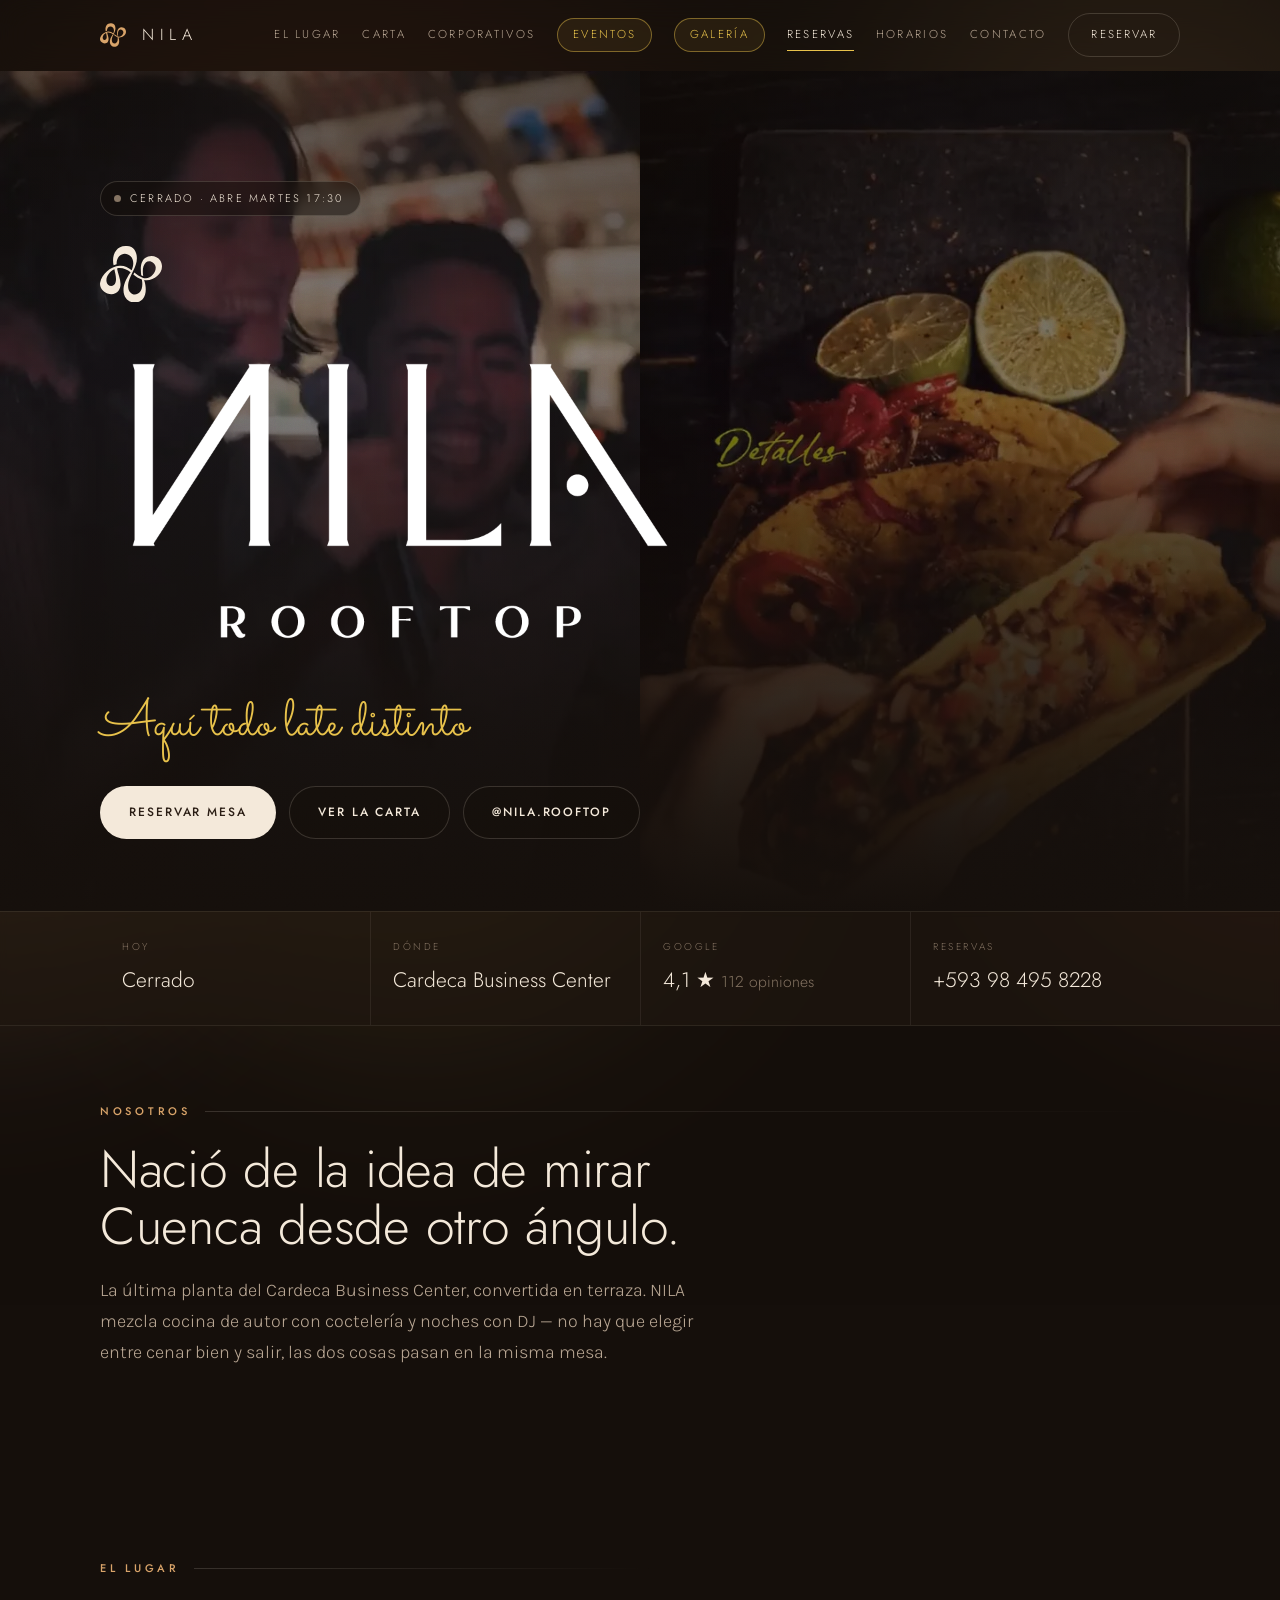
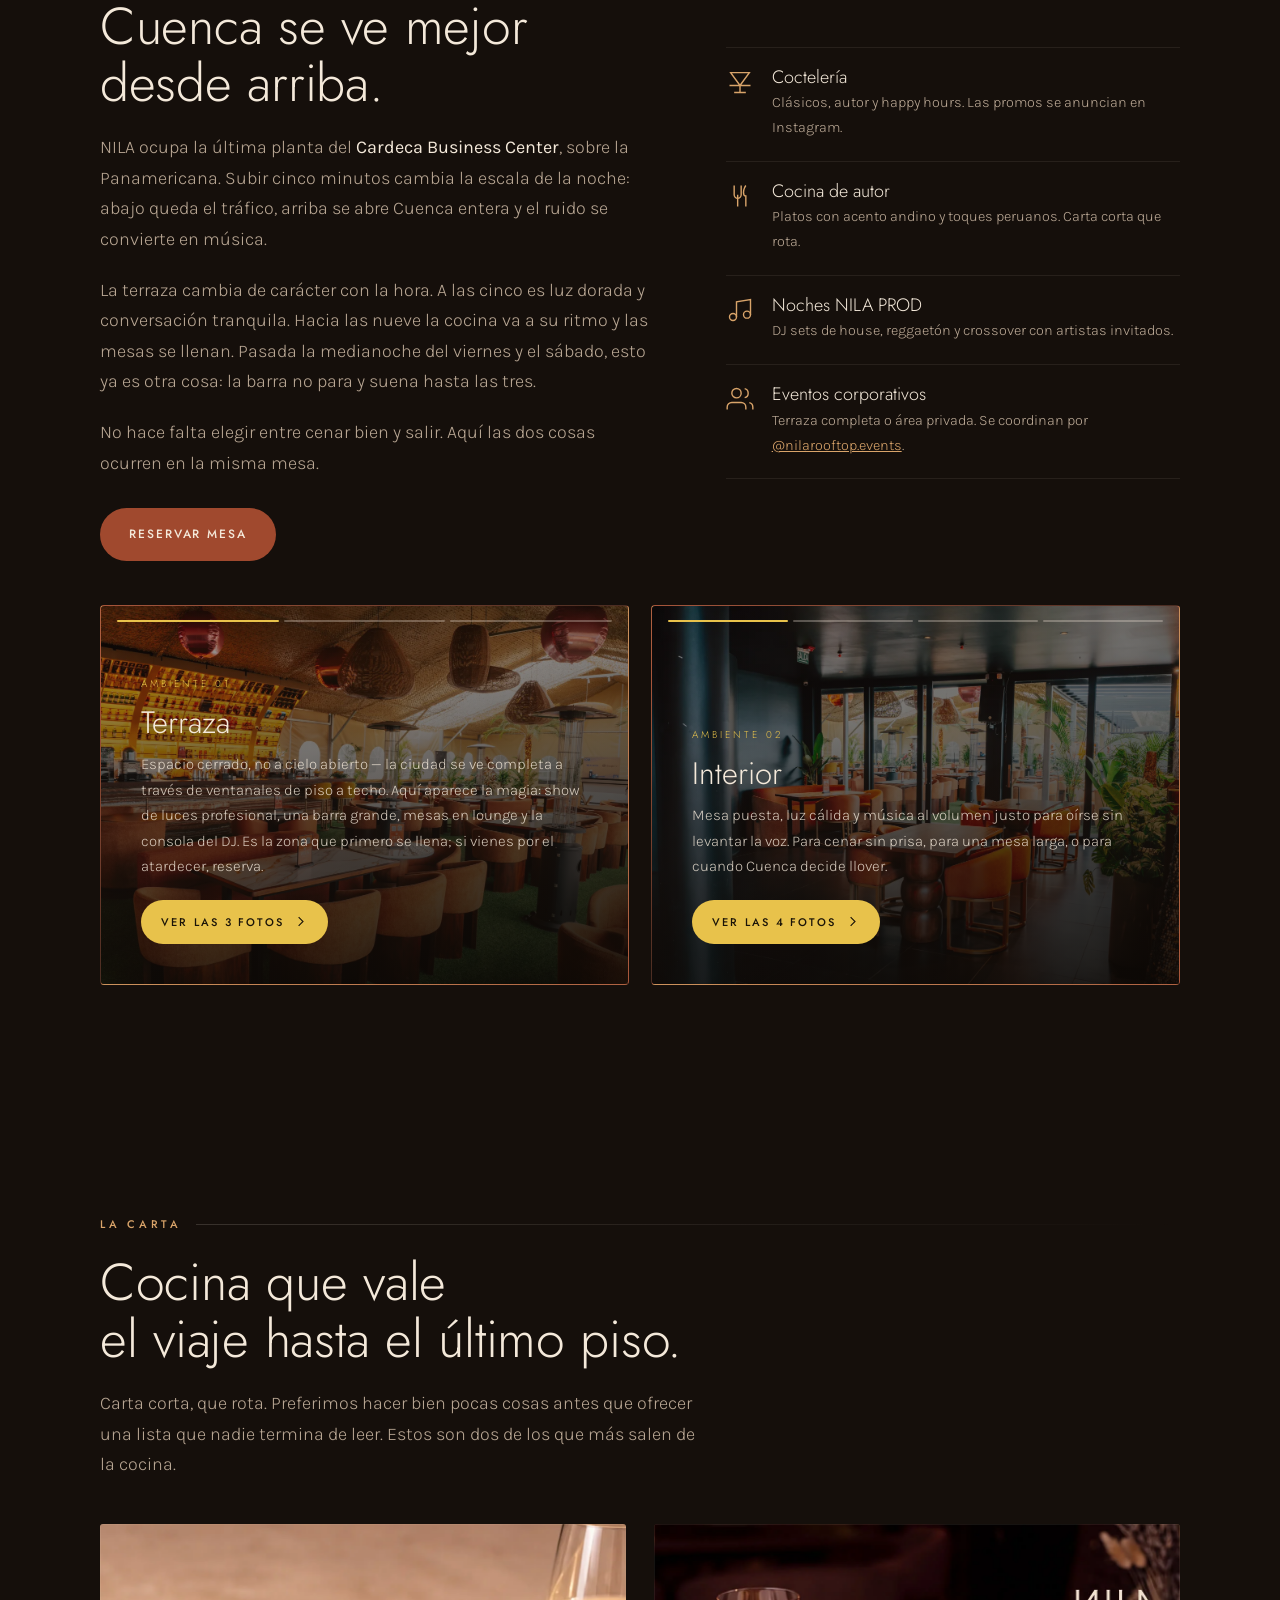
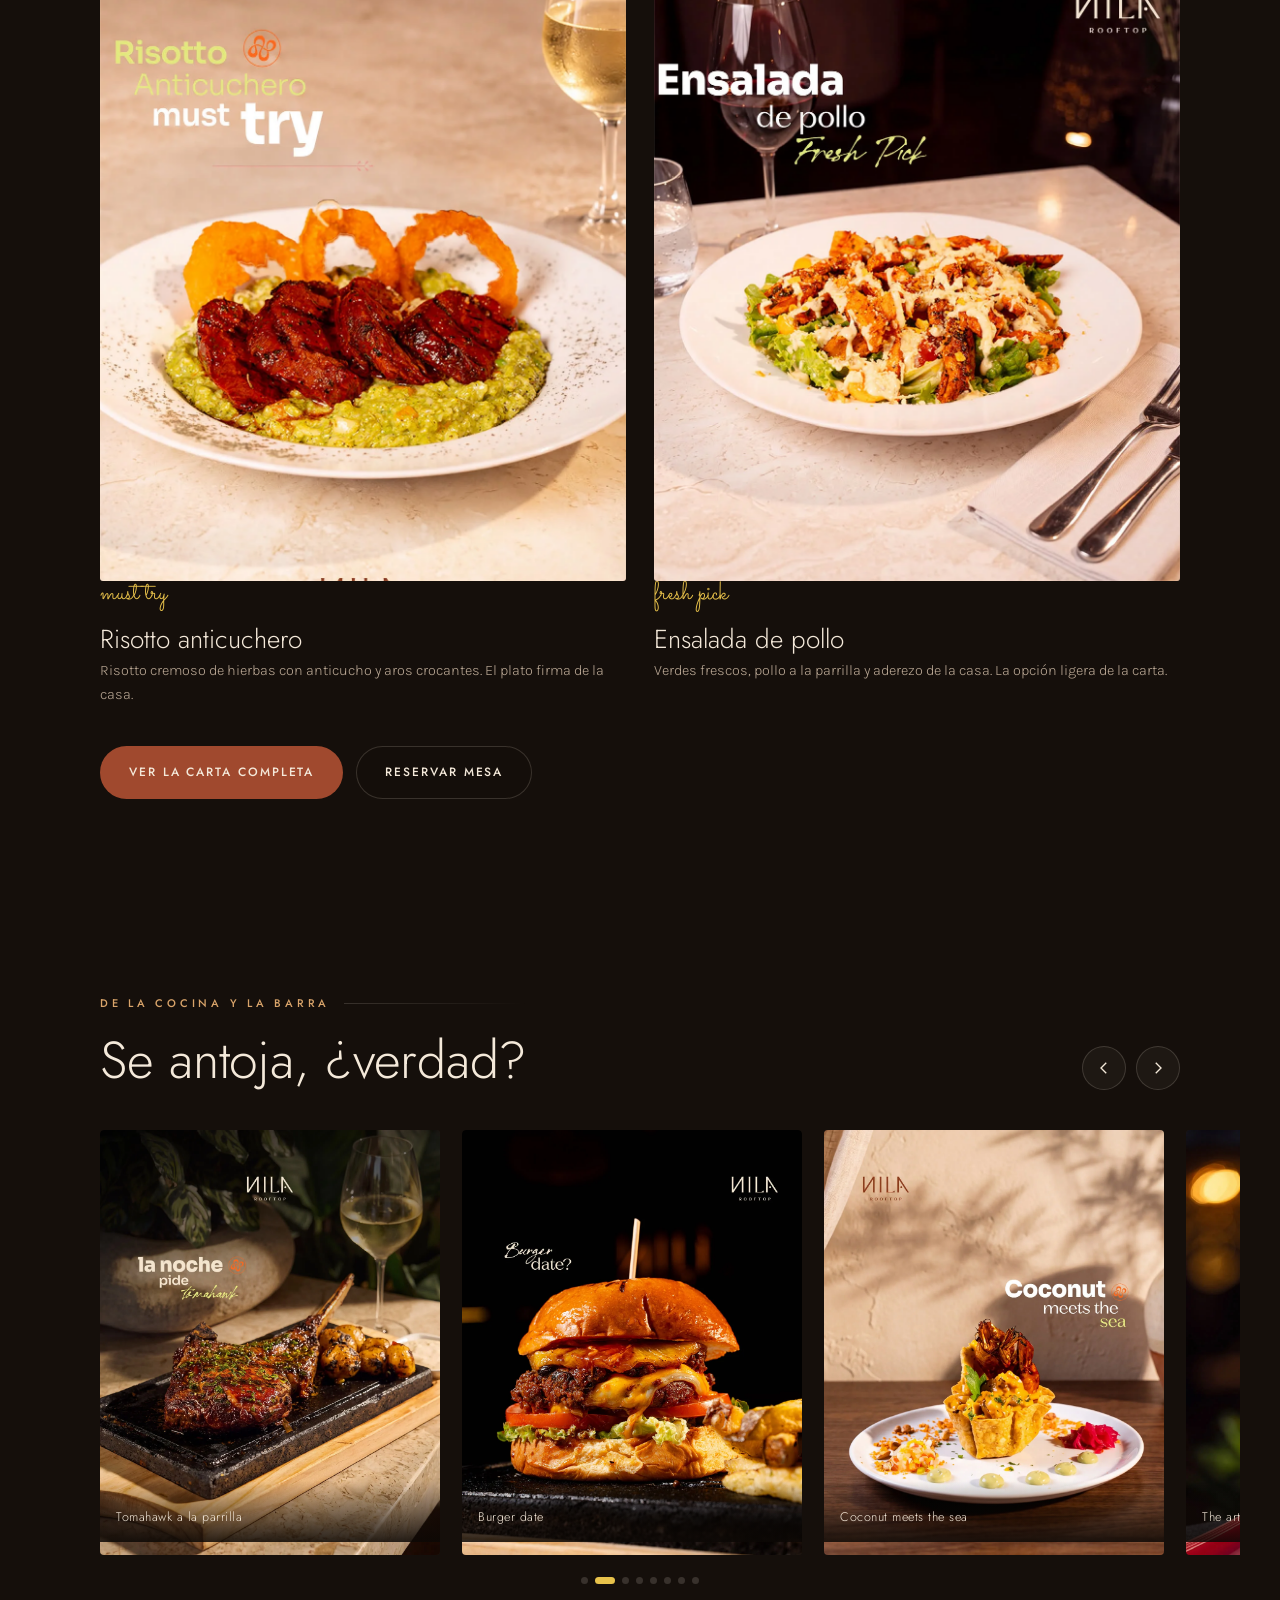
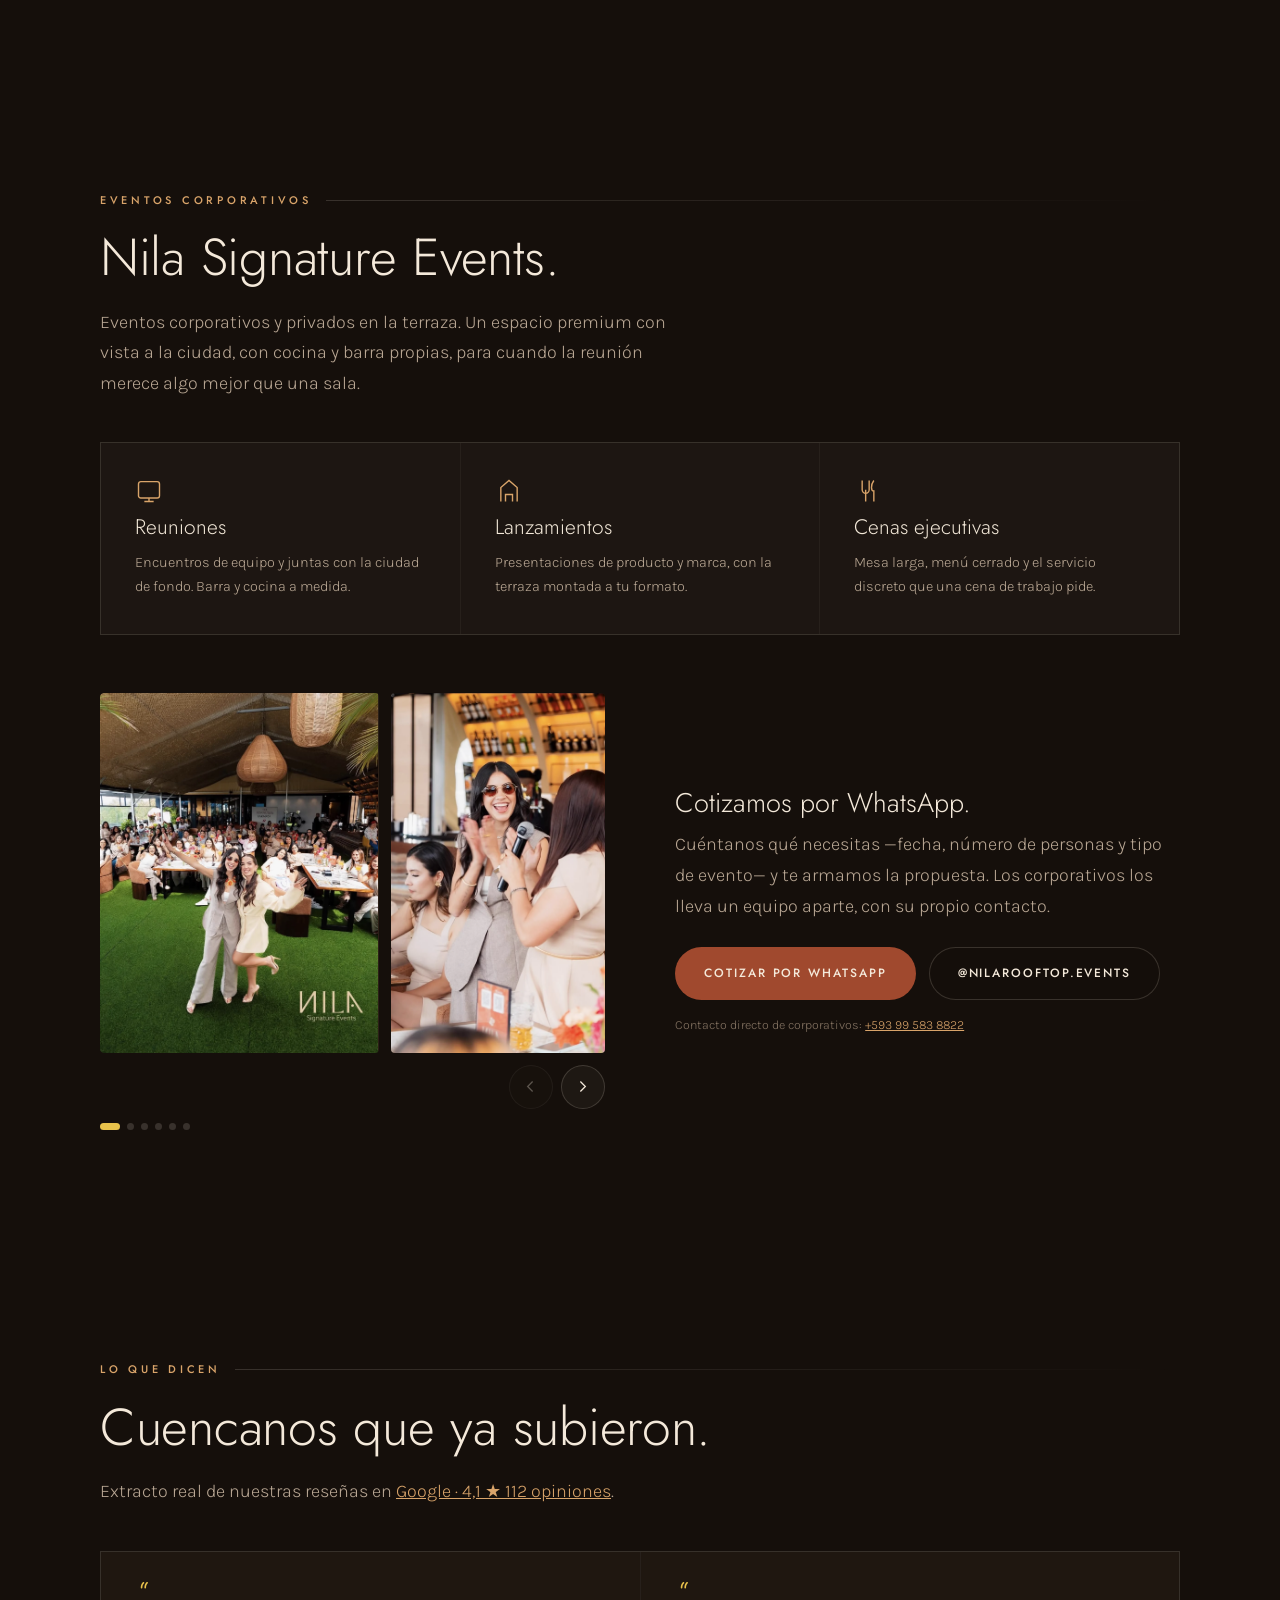
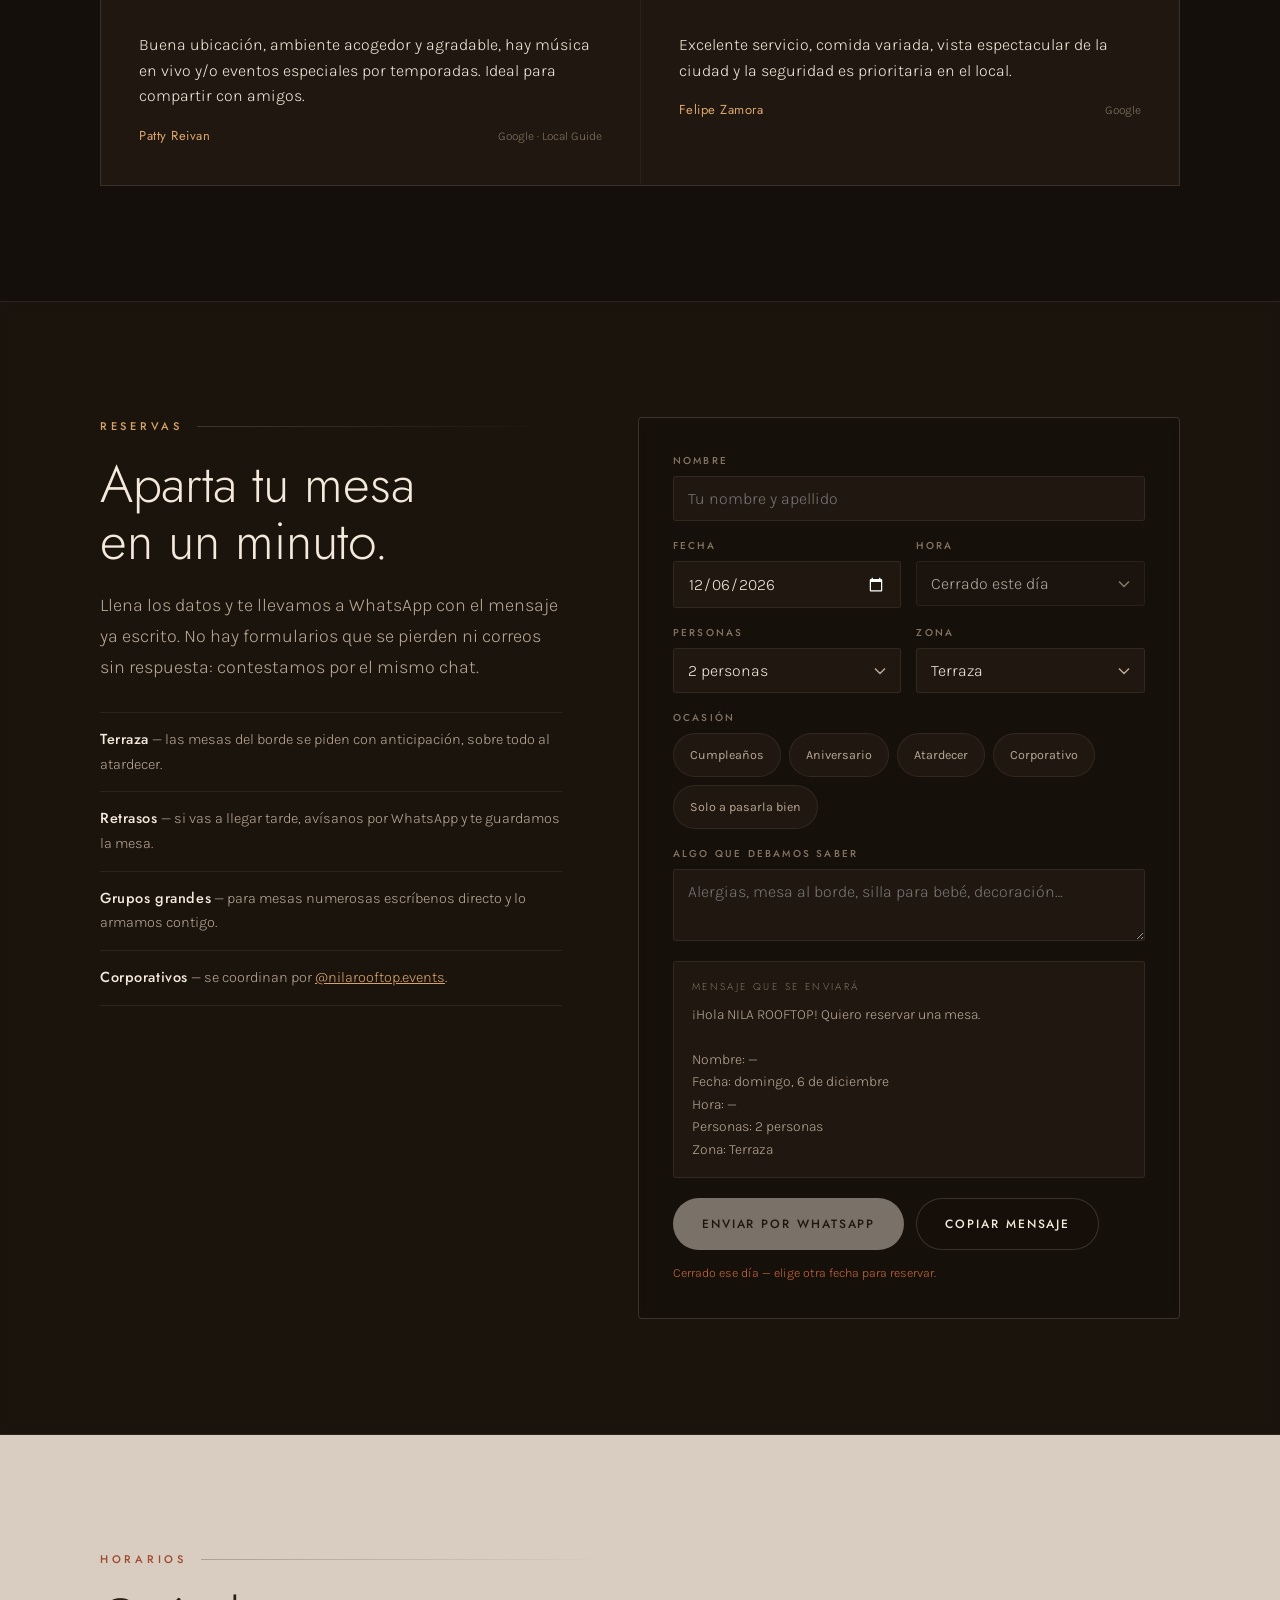
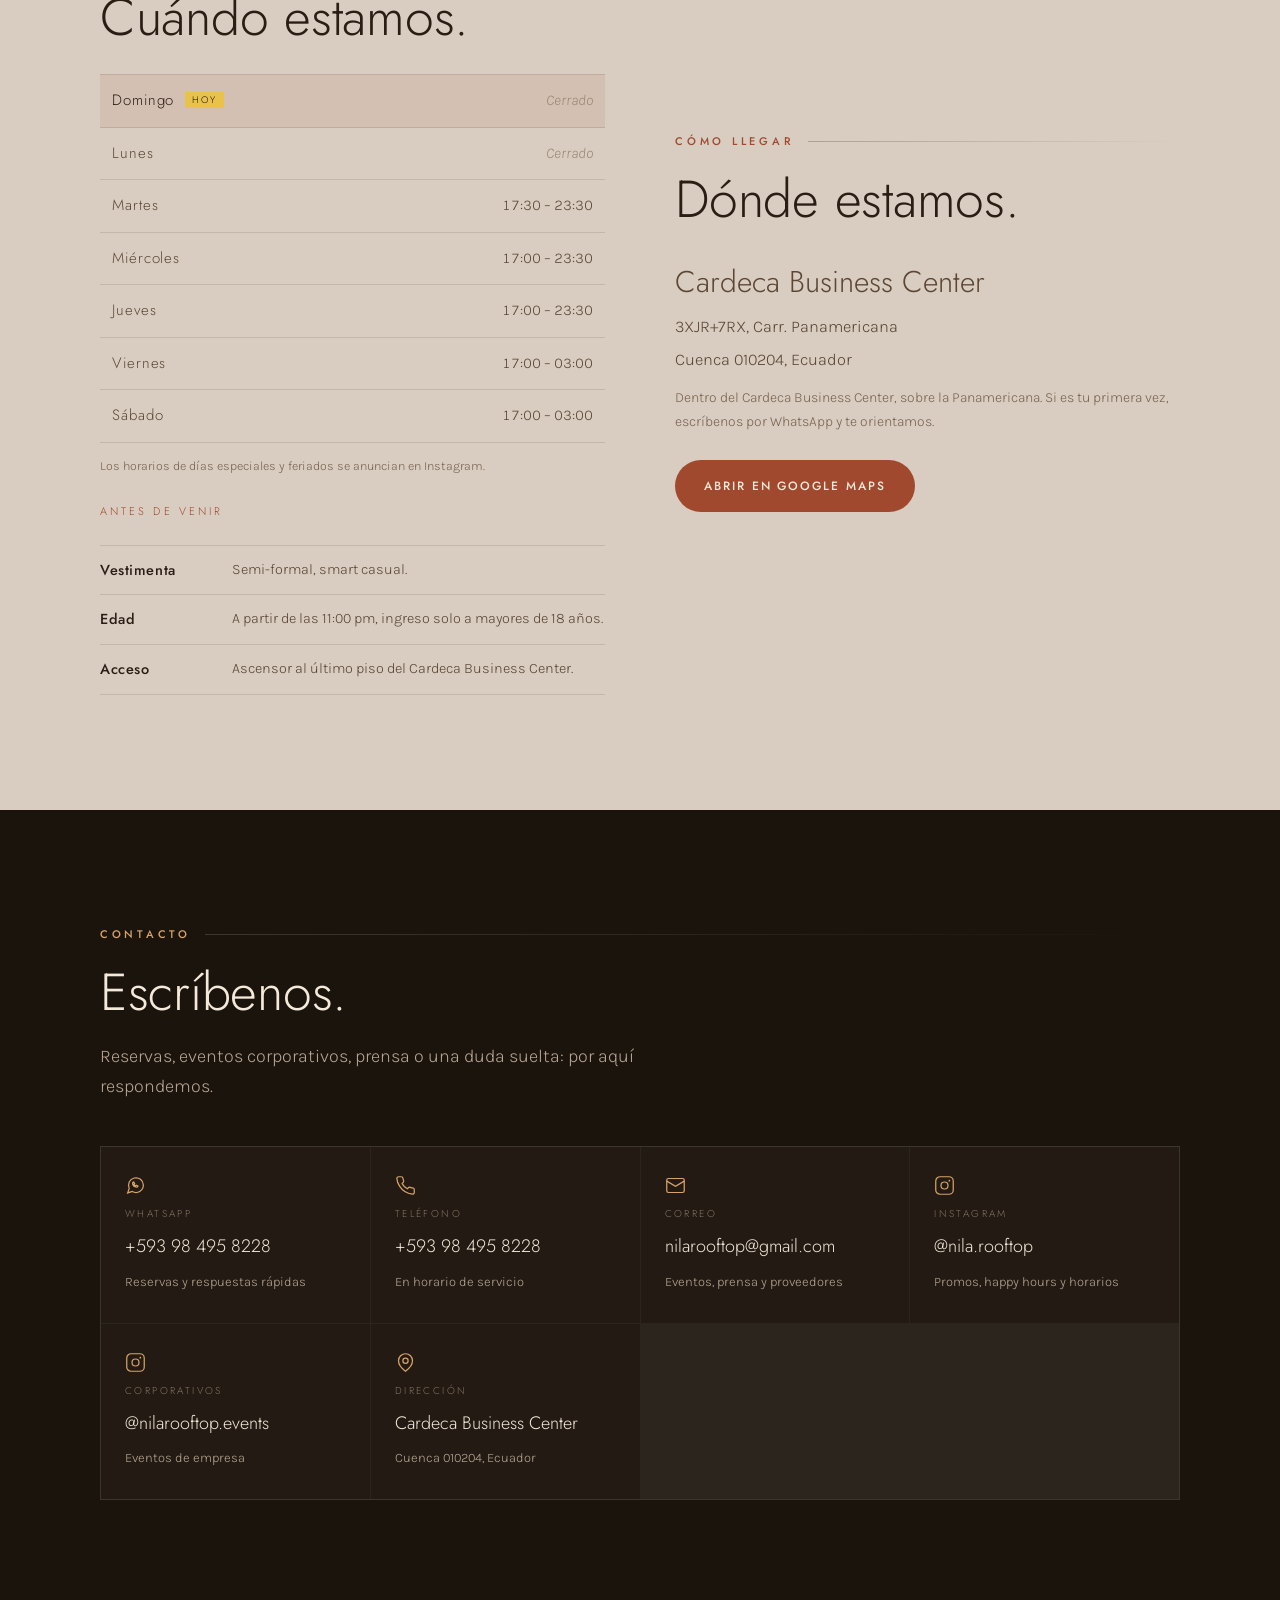
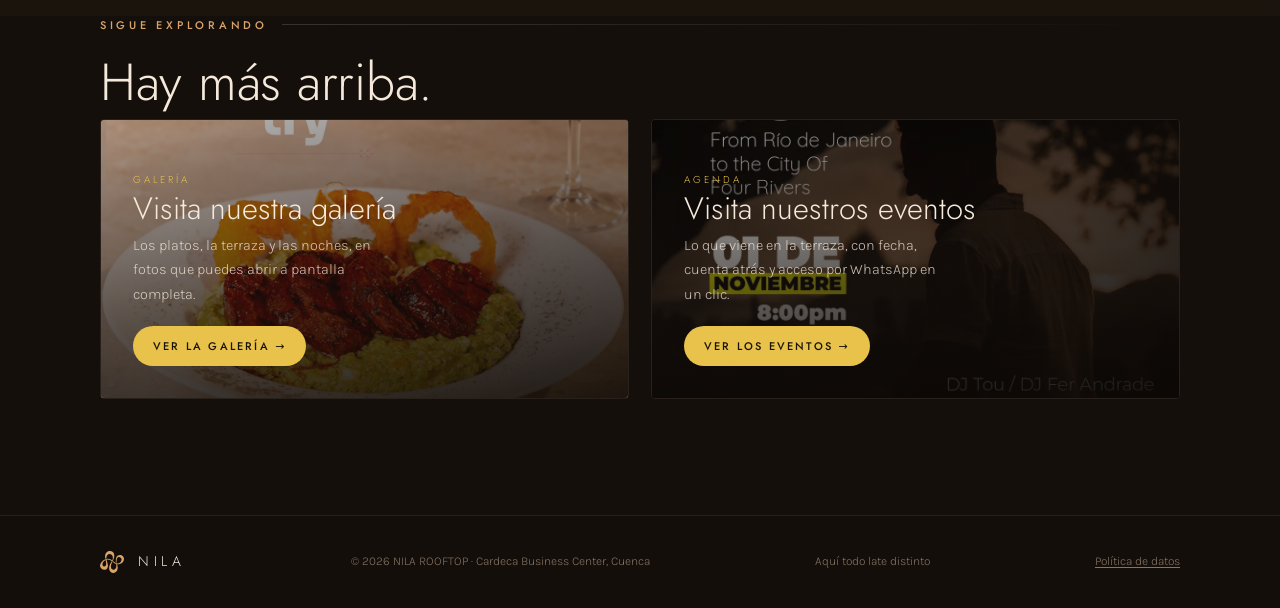
==== index.html @ f6840606 "Todos los eventos muestran "Consultar acceso" Regla para los eventos presentes y futuros: el boton e" ====
<!doctype html>
<html lang="es">
<head>
<meta charset="utf-8">
<meta name="viewport" content="width=device-width, initial-scale=1, viewport-fit=cover">
<title>NILA ROOFTOP — Aquí todo late distinto</title>
<meta name="description" content="NILA ROOFTOP — Cocina de autor, coctelería y noches en la terraza. Cardeca Business Center, Cuenca.">
<link rel="icon" href="img/logo.jpg">

<meta property="og:title" content="NILA ROOFTOP">
<meta property="og:description" content="Aquí todo late distinto. Cocina de autor, coctelería y noches en la terraza.">
<meta property="og:image" content="img/logotipo.webp">
<meta property="og:type" content="website">

<!-- Datos estructurados: Google los usa para mostrar horario, teléfono y
     ubicación directamente en los resultados de búsqueda y en Maps. -->
<script type="application/ld+json">
{
  "@context": "https://schema.org",
  "@type": "BarOrPub",
  "name": "NILA ROOFTOP",
  "slogan": "Aquí todo late distinto",
  "description": "Rooftop en Cuenca con cocina de autor, coctelería y noches con DJ. Terraza e interior en el Cardeca Business Center.",
  "image": "img/logo.jpg",
  "servesCuisine": ["Cocina de autor", "Andina", "Peruana"],
  "priceRange": "$$",
  "telephone": "+593984958228",
  "email": "nilarooftop@gmail.com",
  "address": {
    "@type": "PostalAddress",
    "streetAddress": "Carr. Panamericana, Cardeca Business Center",
    "addressLocality": "Cuenca",
    "postalCode": "010204",
    "addressCountry": "EC"
  },
  "hasMap": "https://maps.app.goo.gl/pejtRUZ2eF2BZgEW6",
  "sameAs": [
    "https://www.instagram.com/nila.rooftop/",
    "https://www.instagram.com/nilarooftop.events/"
  ],
  "openingHoursSpecification": [
    { "@type": "OpeningHoursSpecification", "dayOfWeek": "Tuesday",  "opens": "17:30", "closes": "23:30" },
    { "@type": "OpeningHoursSpecification", "dayOfWeek": ["Wednesday","Thursday"], "opens": "17:00", "closes": "23:30" },
    { "@type": "OpeningHoursSpecification", "dayOfWeek": ["Friday","Saturday"], "opens": "17:00", "closes": "03:00" }
  ],
  "acceptsReservations": "https://wa.me/593984958228"
}
</script>

<link rel="preconnect" href="https://fonts.googleapis.com">
<link rel="preconnect" href="https://fonts.gstatic.com" crossorigin>
<link rel="stylesheet" href="https://fonts.googleapis.com/css2?family=Jost:wght@200;300;400;500;600&family=Karla:wght@300;400;500;600&family=Sacramento&display=swap">

<style>
/* ══════════════════════════════════════════════════════════
   NILA ROOFTOP
   Paleta tomada del logotipo y del feed: terracota, arena,
   crema y el amarillo marcador de los flyers.
   ══════════════════════════════════════════════════════════ */
:root{
  /* marca */
  --ground:    #150F0B;
  --ground-2:  #1F1710;
  --ground-3:  #2B1F16;
  --terra:     #A0492E;
  --terra-dk:  #7C3521;
  --ember:     #C9663C;
  --sand:      #D9A46A;
  --cream:     #F4E9DA;
  --gold:      #E8C24B;

  --paper:     #F4E9DA;
  --paper-2:   #EADCC8;
  --ink:       #2A1D14;

  --text:      #F4E9DA;
  --muted:     #B9A794;
  --faint:     #857463;
  --line:      rgba(244,233,218,.16);
  --line-soft: rgba(244,233,218,.08);
  --ok:        #79B58A;

  --gutter: clamp(20px, 5vw, 60px);
  --maxw: 1200px;

  --f-brand: "Jost", "Futura", "Century Gothic", system-ui, sans-serif;
  --f-body:  "Karla", "Helvetica Neue", Arial, sans-serif;
  --f-script:"Sacramento", "Segoe Script", cursive;

  color-scheme: dark;
}

*,*::before,*::after{ box-sizing:border-box; }
html{ scroll-behavior:smooth; }
@media (prefers-reduced-motion: reduce){
  html{ scroll-behavior:auto; }
  *{ animation-duration:.001ms !important; animation-iteration-count:1 !important; transition-duration:.001ms !important; }
}

body{
  margin:0; background:var(--ground); color:var(--text);
  font-family:var(--f-body); font-weight:300;
  font-size:clamp(15px,.35vw + 14px,16.5px); line-height:1.7;
  -webkit-font-smoothing:antialiased; overflow-x:hidden;
}
img{ max-width:100%; display:block; }
h1,h2,h3,h4{ font-family:var(--f-brand); font-weight:300; margin:0; line-height:1.1; text-wrap:balance; }

.wrap{ width:100%; max-width:var(--maxw); margin-inline:auto; padding-inline:var(--gutter); }
.section{ padding-block:clamp(70px,9vw,124px); position:relative; }

/* franja clara */
.light{ background:var(--paper); color:var(--ink); }
.light .eyebrow{ color:var(--terra); }
.light .eyebrow::after{ background:linear-gradient(90deg,rgba(42,29,20,.25),transparent); }
.light .lede{ color:#5C4636; }
.light h2, .light h3{ color:var(--ink); }

.eyebrow{
  font-family:var(--f-brand); font-size:11px; letter-spacing:.34em; text-transform:uppercase;
  color:var(--sand); font-weight:500; margin:0 0 20px; display:flex; align-items:center; gap:14px;
}
.eyebrow::after{ content:""; flex:1; height:1px; background:linear-gradient(90deg,var(--line),transparent); }

.h2{ font-size:clamp(29px,5vw,52px); letter-spacing:-.005em; font-weight:300; }
.lede{ color:var(--muted); max-width:60ch; font-size:clamp(15.5px,.4vw + 14.5px,18px); margin:20px 0 0; }

/* marcador amarillo — device propio de los flyers de NILA */
.mark{ background:var(--gold); color:#1B1408; padding:1px 8px 2px; font-weight:500; }
.light .mark{ color:#1B1408; }

/* dato pendiente de confirmar */
.tbd{ color:var(--ember); border-bottom:1px dashed rgba(201,102,60,.6); }
.light .tbd{ color:var(--terra); border-bottom-color:rgba(160,73,46,.5); }

/* ───────────── FONDO VIVO ─────────────
   Capa fija detrás de todo. Las manchas cálidas se desplazan con el
   scroll en ambos sentidos; el movimiento es suavizado, así que al
   frenar siguen un instante más y se asientan. */
#bg{ position:fixed; inset:-45vh -45vw; z-index:0; pointer-events:none; overflow:hidden; }
#bg b{
  position:absolute; display:block; border-radius:50%;
  filter:blur(72px); will-change:transform; transform:translate3d(0,0,0);
}
/* Posiciones base repartidas por todo el lienzo: unas ancladas a la
   izquierda, otras a la derecha. El barrido lo calcula el JS con senos
   y cosenos, así que cruzan la pantalla en ambos sentidos y siempre
   hay al menos un foco a la vista, del principio al final de la página. */
#bg .b1{ width:80vw; height:80vw; left: 4%; top:10%; background:radial-gradient(circle, rgba(160,73,46,.85), transparent 66%); }
#bg .b2{ width:64vw; height:64vw; left:60%; top:18%; background:radial-gradient(circle, rgba(217,164,106,.58), transparent 66%); }
#bg .b3{ width:72vw; height:72vw; left:56%; top:30%; background:radial-gradient(circle, rgba(201,102,60,.68), transparent 66%); }
#bg .b4{ width:54vw; height:54vw; left:10%; top:36%; background:radial-gradient(circle, rgba(232,194,75,.32), transparent 66%); }
#bg .b5{ width:76vw; height:76vw; left:50%; top:42%; background:radial-gradient(circle, rgba(124,53,33,.82), transparent 66%); }
#bg .b6{ width:58vw; height:58vw; left: 8%; top:48%; background:radial-gradient(circle, rgba(217,164,106,.48), transparent 66%); }

/* velo que garantiza el contraste del texto sobre los focos */
#bg::after{ content:""; position:absolute; inset:0; background:rgba(21,15,11,.32); }

/* en pantallas pequeñas menos focos: mismo efecto, menos coste */
@media (max-width:700px){
  #bg b{ filter:blur(58px); }
  #bg .b4, #bg .b6{ display:none; }
}
@media (prefers-reduced-motion: reduce){ #bg b{ transform:none !important; } }

/* el contenido va por encima del fondo vivo */
.nav, .hero, .ribbon, .section, .foot{ position:relative; z-index:1; }

/* Todas las franjas son semitransparentes para que el fondo se vea a lo
   largo de TODA la página, incluidas las claras. */
.ribbon{ background:rgba(31,23,16,.72) !important; backdrop-filter:blur(3px); }
.reserva, .contacto{ background:rgba(31,23,16,.66) !important; backdrop-filter:blur(3px); }
.card{ background:rgba(31,23,16,.62) !important; }
.card-form{ background:rgba(21,15,11,.70) !important; backdrop-filter:blur(4px); }
.foot{ background:rgba(21,15,11,.74) !important; }
.light{ background:rgba(244,233,218,.88) !important; backdrop-filter:blur(2px); }

/* ───────────── NAV ───────────── */
.nav{
  position:sticky; top:env(safe-area-inset-top,0px); z-index:70;
  background:rgba(21,15,11,.6); backdrop-filter:blur(16px); -webkit-backdrop-filter:blur(16px);
  border-bottom:1px solid transparent; transition:background .3s, border-color .3s;
}
.nav.stuck{ background:rgba(21,15,11,.94); border-bottom-color:var(--line-soft); }
.nav-in{ display:flex; align-items:center; gap:22px; height:70px; }
.nav-logo{ display:flex; align-items:center; gap:11px; text-decoration:none; color:var(--text); }
.nav-logo svg{ width:26px; height:26px; color:var(--sand); flex:none; }
.nav-logo b{ font-family:var(--f-brand); font-weight:300; font-size:16px; letter-spacing:.34em; padding-left:.34em; }
.nav-links{ display:flex; align-items:center; gap:clamp(15px,1.7vw,26px); margin-left:auto; }
.nav-links a{
  font-family:var(--f-brand); font-size:11.5px; letter-spacing:.2em; text-transform:uppercase;
  color:var(--muted); text-decoration:none; padding:8px 0; position:relative; transition:color .25s;
  white-space:nowrap;
}
.nav-links a::after{ content:""; position:absolute; left:0; right:100%; bottom:2px; height:1px; background:var(--gold); transition:right .3s; }
.nav-links a:hover{ color:var(--text); }
.nav-links a.on{ color:var(--text); }
.nav-links a.on::after{ right:0; }
.nav-cta{
  margin-left:auto; font-family:var(--f-brand); font-size:11.5px; letter-spacing:.18em; text-transform:uppercase;
  text-decoration:none; padding:11px 22px; border:1px solid var(--line); border-radius:999px;
  color:var(--text); transition:background .25s, border-color .25s, color .25s; white-space:nowrap;
}
.nav-cta:hover{ background:var(--terra); border-color:var(--terra); }
.nav-links + .nav-cta{ margin-left:0; }
/* En estrecho la barra se parte en dos filas y los enlaces se
   deslizan en horizontal: nunca se esconden detrás de un botón.
   El degradado del borde derecho avisa de que hay más. */
@media (max-width:900px){
  .nav-in{ height:auto; flex-wrap:wrap; padding-block:11px; gap:8px 14px; }
  .nav-logo{ order:1; }
  .nav-cta{ order:2; margin-left:auto; padding:13px 18px; }
  .nav-links{
    order:3; width:100%; margin-left:0; gap:12px;
    overflow-x:auto; scrollbar-width:none; padding-bottom:1px;
    -webkit-mask-image:linear-gradient(90deg,#000 86%,transparent);
            mask-image:linear-gradient(90deg,#000 86%,transparent);
  }
  .nav-links::-webkit-scrollbar{ display:none; }
  .nav-links a{ white-space:nowrap; flex:none; font-size:11px; padding:15px 4px; display:flex; align-items:center; }
  /* la barra es más alta al partirse en dos: los anclajes lo compensan */
  #inicio,#lugar,#carta,#corporativos,#reserva,#visita,#contacto{ scroll-margin-top:112px; }
}

/* ───────────── HERO ───────────── */
.hero{
  position:relative; isolation:isolate; overflow:hidden;
  min-height:clamp(580px,80vh,780px);
  display:flex; flex-direction:column; justify-content:flex-end;
  padding-block:clamp(80px,12vw,110px) clamp(46px,7vw,72px);
}
/* textura "arena líquida" del feed, recreada en CSS.
   Capa externa = parallax con el scroll · capa interna = deriva lenta propia */
.hero-bg{
  position:absolute; inset:-14% -6%; z-index:-4;
  transform:translate3d(0, calc(var(--sy,0px) * .26), 0);
  will-change:transform;
}
.hero-bg i{
  position:absolute; inset:0; display:block; opacity:.82;
  background:
    radial-gradient(38% 30% at 74% 18%, rgba(244,233,218,.42), transparent 62%),
    radial-gradient(46% 34% at 22% 34%, rgba(217,164,106,.52), transparent 66%),
    radial-gradient(60% 44% at 60% 72%, rgba(160,73,46,.72), transparent 70%),
    radial-gradient(70% 50% at 10% 96%, rgba(124,53,33,.8), transparent 72%),
    linear-gradient(160deg, #C98B52 0%, #A0492E 42%, #4A2216 74%, #150F0B 100%);
  filter:saturate(1.05);
  animation:drift 26s ease-in-out infinite alternate;
}
@keyframes drift{ from{ transform:scale(1) translate3d(0,0,0);} to{ transform:scale(1.07) translate3d(-1.8%,-1.8%,0);} }
.hero::after{
  content:""; position:absolute; inset:0; z-index:-2;
  background:linear-gradient(180deg, rgba(21,15,11,.42) 0%, rgba(21,15,11,.15) 34%, rgba(21,15,11,.78) 84%, var(--ground) 100%);
}
.grain{
  position:absolute; inset:0; z-index:-1; pointer-events:none; opacity:.07; mix-blend-mode:overlay;
  background-image:url("data:image/svg+xml,%3Csvg xmlns='http://www.w3.org/2000/svg' width='140' height='140'%3E%3Cfilter id='n'%3E%3CfeTurbulence type='fractalNoise' baseFrequency='.9' numOctaves='3'/%3E%3C/filter%3E%3Crect width='140' height='140' filter='url(%23n)'/%3E%3C/svg%3E");
}

.hero-in{ position:relative; z-index:2; }
.status{
  display:inline-flex; align-items:center; gap:9px;
  font-family:var(--f-brand); font-size:11px; letter-spacing:.2em; text-transform:uppercase;
  color:var(--text); border:1px solid var(--line); border-radius:999px; padding:7px 17px 7px 13px;
  background:rgba(21,15,11,.5); backdrop-filter:blur(6px);
}
.dot{ width:7px; height:7px; border-radius:50%; background:var(--faint); }
.status.open .dot{ background:var(--ok); animation:pulse 2.6s ease-out infinite; }
@keyframes pulse{ 0%{ box-shadow:0 0 0 0 rgba(121,181,138,.5);} 70%{ box-shadow:0 0 0 10px rgba(121,181,138,0);} 100%{ box-shadow:0 0 0 0 rgba(121,181,138,0);} }

/* logotipo — mismo trazo que el de Instagram: mariposa + NILA + ROOFTOP */
.logo{ margin:30px 0 0; }
.logo-butterfly{ width:clamp(38px,5.6vw,62px); height:auto; color:var(--cream); margin-bottom:clamp(12px,2vw,20px); }
.logo-word{
  font-family:var(--f-brand); font-weight:200;
  font-size:clamp(58px,15.5vw,172px); line-height:.9; letter-spacing:.14em;
  margin:0; padding-left:.14em; color:var(--cream);
}
.logo-sub{
  margin:clamp(8px,1.4vw,16px) 0 0; padding-left:.66em;
  font-family:var(--f-brand); font-weight:300; color:var(--cream);
  font-size:clamp(10px,1.9vw,17px); letter-spacing:.66em; text-transform:uppercase; opacity:.9;
}
.hero-tag{
  font-family:var(--f-script); font-size:clamp(30px,5.6vw,52px); line-height:1.1;
  color:var(--gold); margin:26px 0 0;
}
.hero-actions{ display:flex; flex-wrap:wrap; gap:13px; margin-top:32px; }

/* botones */
.btn{
  display:inline-flex; align-items:center; gap:10px; cursor:pointer;
  font-family:var(--f-brand); font-size:12px; letter-spacing:.16em; text-transform:uppercase; font-weight:500;
  padding:15px 28px; border-radius:999px; text-decoration:none; border:1px solid transparent;
  transition:transform .18s, background .25s, border-color .25s, color .25s;
}
.btn:active{ transform:translateY(1px); }
.btn-solid{ background:var(--cream); color:var(--ink); }
.btn-solid:hover{ background:#fff; }
.btn-terra{ background:var(--terra); color:var(--cream); }
.btn-terra:hover{ background:var(--ember); }
.btn-line{ border-color:var(--line); color:var(--text); background:rgba(21,15,11,.35); }
.btn-line:hover{ border-color:var(--cream); }
.light .btn-line{ border-color:rgba(42,29,20,.3); color:var(--ink); background:transparent; }
.light .btn-line:hover{ border-color:var(--ink); background:rgba(42,29,20,.05); }
a:focus-visible, button:focus-visible, input:focus-visible, select:focus-visible, textarea:focus-visible{
  outline:2px solid var(--gold); outline-offset:3px;
}

/* ───────────── CINTA DE DATOS ───────────── */
.ribbon{ background:var(--ground-2); border-block:1px solid var(--line-soft); }
.ribbon-in{ display:grid; grid-template-columns:repeat(4,1fr); }
.cell{ padding:26px 22px; border-left:1px solid var(--line-soft); }
.cell:first-child{ border-left:0; }
.cell .k{ font-family:var(--f-brand); font-size:10px; letter-spacing:.26em; text-transform:uppercase; color:var(--faint); margin:0 0 8px; }
.cell .v{ font-family:var(--f-brand); font-weight:300; font-size:clamp(16px,1.9vw,21px); margin:0; color:var(--text); }
@media (max-width:780px){
  .ribbon-in{ grid-template-columns:repeat(2,1fr); }
  .cell:nth-child(3){ border-left:0; }
  .cell:nth-child(n+3){ border-top:1px solid var(--line-soft); }
}

/* ───────────── SPLIT GENÉRICO ───────────── */
.split{ display:grid; grid-template-columns:1fr 1fr; gap:clamp(30px,5.5vw,76px); align-items:center; }
.split.wide-left{ grid-template-columns:1.1fr .9fr; }
@media (max-width:900px){ .split, .split.wide-left{ grid-template-columns:1fr; } }

.shot{ position:relative; overflow:hidden; border-radius:3px; background:var(--ground-3); }
/* La imagen es más alta que su marco: ese margen es el recorrido del
   parallax que el JS aplica mientras haces scroll. */
.shot img{
  position:absolute; left:0; top:-9%; width:100%; height:118%;
  object-fit:cover; will-change:transform;
  transform:translate3d(0, var(--py,0px), 0);
  transition:scale .7s cubic-bezier(.2,.7,.3,1), filter .7s ease;
}
.shot::after{ content:""; position:absolute; inset:0; box-shadow:inset 0 0 0 1px var(--line-soft); pointer-events:none; z-index:3; }

/* Revelado: la foto se descubre de abajo a arriba al entrar en pantalla */
@media (prefers-reduced-motion: no-preference){
  .js .shot{ clip-path:inset(0 0 100% 0); transition:clip-path 1.05s cubic-bezier(.16,.84,.26,1); }
  .js .shot.visto{ clip-path:inset(0 0 0 0); }
  .js .shot img{ scale:1.12; transition:scale 1.4s cubic-bezier(.16,.84,.26,1), filter .7s ease; }
  .js .shot.visto img{ scale:1; }
}

/* Destello que cruza la foto al pasar el cursor */
.shot::before{
  content:""; position:absolute; inset:0; z-index:2; pointer-events:none;
  background:linear-gradient(104deg, transparent 36%, rgba(244,233,218,.26) 47%, rgba(232,194,75,.16) 52%, transparent 62%);
  transform:translateX(-130%);
  transition:transform 1s cubic-bezier(.3,.7,.3,1);
}
.shot:hover::before, .shot:focus-visible::before{ transform:translateX(130%); }
.shot:hover img{ scale:1.07; filter:saturate(1.12) brightness(1.04); }

/* Fotos de los platos: deriva lenta tipo Ken Burns, para que la comida
   nunca se vea como una foto estática de catálogo */
@media (prefers-reduced-motion: no-preference){
  .js .dish .shot.visto img{ animation:kenburns 16s ease-in-out infinite alternate; }
}
@keyframes kenburns{
  from{ scale:1.01; object-position:48% 44%; }
  to  { scale:1.11; object-position:54% 58%; }
}

.shot.ph img{ display:none; }
.shot.ph img{ display:none; }
.shot.ph{ background:linear-gradient(150deg,#C98B52,#A0492E 55%,#3A1B12); }
.amb.ph .amb-img{ display:none; }
.shot .ph-t{ display:none; position:absolute; inset:0; flex-direction:column; align-items:center; justify-content:center; gap:8px; text-align:center; padding:18px; }
.shot.ph .ph-t{ display:flex; }
.shot .ph-t span{ font-family:var(--f-brand); font-size:10px; letter-spacing:.22em; text-transform:uppercase; color:rgba(244,233,218,.8); }
.shot .ph-t b{ font-family:var(--f-body); font-weight:500; font-size:11.5px; color:#1B1408; background:var(--gold); padding:2px 8px; }

/* ───────────── AMBIENTES ─────────────
   Tarjetas con foto de fondo, mismo lenguaje visual que .puerta y el
   carrusel de promos: foto a sangre, degradado oscuro, texto encima.
   El degradado de fondo es el respaldo mientras no exista la foto real
   — así nunca se ve un hueco roto, solo un color de marca. */
.two{ display:grid; grid-template-columns:1fr 1fr; gap:clamp(14px,2vw,22px); margin-top:44px; }
@media (max-width:720px){ .two{ grid-template-columns:1fr; } }
.amb{
  position:relative; overflow:hidden; border-radius:4px; border:1px solid var(--line-soft);
  min-height:clamp(280px,32vw,380px); display:flex; align-items:flex-end;
  background:linear-gradient(150deg,#C98B52,#A0492E 55%,#3A1B12);
}
/* Cada tarjeta apila sus fotos y el JS las alterna con un fundido. Sin
   JS se queda la primera (la única que trae src desde el HTML). */
.amb-img{
  position:absolute; inset:0; width:100%; height:100%; object-fit:cover; z-index:0;
  opacity:0;
  transition:opacity 1.2s ease, scale .8s cubic-bezier(.2,.7,.3,1), filter .8s ease;
}
.amb-img.on{ opacity:1; }
.amb::after{
  content:""; position:absolute; inset:0; z-index:1; pointer-events:none;
  background:linear-gradient(170deg, rgba(21,15,11,.30) 0%, rgba(21,15,11,.70) 55%, rgba(12,8,5,.92) 100%);
}
.amb:hover .amb-img{ scale:1.06; filter:saturate(1.1) brightness(1.04); }
.amb-in{ position:relative; z-index:2; padding:clamp(26px,3.6vw,40px); }
.amb .n{ font-family:var(--f-brand); font-size:10px; letter-spacing:.3em; text-transform:uppercase; color:var(--gold); margin:0 0 14px; }
.amb h3{ font-size:clamp(23px,3vw,31px); margin:0 0 12px; color:var(--cream); }
.amb p{ margin:0; color:rgba(244,233,218,.82); font-size:15px; }

/* Barritas tipo historia de Instagram: cuántas fotos hay y cuál se ve */
.amb-puntos{ position:absolute; z-index:3; top:14px; left:16px; right:16px; display:none; gap:5px; pointer-events:none; }
.amb-puntos i{ flex:1; height:2px; border-radius:2px; background:rgba(244,233,218,.3); transition:background .4s; }
.amb-puntos i.on{ background:var(--gold); }
.amb-ver{
  display:none; align-items:center; gap:9px; margin-top:20px; min-height:44px; cursor:pointer;
  font-family:var(--f-brand); font-size:11px; letter-spacing:.2em; text-transform:uppercase; font-weight:500;
  background:var(--gold); color:#1B1408; border:0; padding:12px 20px; border-radius:999px;
  transition:transform .25s cubic-bezier(.2,.8,.2,1);
}
.amb-ver svg{ width:15px; height:15px; }
.amb:hover .amb-ver, .amb-ver:focus-visible{ transform:translateX(5px); }
.js .amb{ cursor:zoom-in; }
.js .amb-puntos{ display:flex; }
.js .amb-ver{ display:inline-flex; }
.amb.ph .amb-puntos, .amb.ph .amb-ver{ display:none; }
.js .amb.ph{ cursor:default; }

/* ── Visor de fotos a pantalla completa ── */
.visor{
  position:fixed; inset:0; z-index:200; background:rgba(12,8,5,.97);
  backdrop-filter:blur(8px); -webkit-backdrop-filter:blur(8px);
  display:flex; flex-direction:column; align-items:center; gap:14px;
  padding:calc(70px + env(safe-area-inset-top,0px)) 16px calc(18px + env(safe-area-inset-bottom,0px));
}
.visor-tit{
  position:absolute; top:calc(26px + env(safe-area-inset-top,0px)); left:20px; margin:0;
  font-family:var(--f-brand); font-size:11px; letter-spacing:.24em; text-transform:uppercase; color:var(--gold);
}
.visor-cerrar{
  position:absolute; top:calc(14px + env(safe-area-inset-top,0px)); right:14px; width:44px; height:44px;
  border-radius:999px; background:transparent; border:1px solid var(--line); color:var(--text); font-size:22px; line-height:1; cursor:pointer;
}
.visor-fig{ margin:0; flex:1; min-height:0; width:100%; display:flex; flex-direction:column; align-items:center; justify-content:center; gap:12px; touch-action:pan-y; }
.visor-fig img{
  max-width:min(1400px,100%); max-height:calc(100vh - 250px); max-height:calc(100dvh - 250px);
  width:auto; height:auto; object-fit:contain; border-radius:3px; user-select:none; -webkit-user-drag:none;
}
.visor-fig figcaption{ font-size:13.5px; color:var(--muted); text-align:center; max-width:60ch; }
.visor-flecha{
  position:absolute; top:50%; translate:0 -50%; width:46px; height:46px; border-radius:50%;
  border:1px solid var(--line); background:rgba(21,15,11,.65); color:var(--text); cursor:pointer;
  display:flex; align-items:center; justify-content:center; transition:background .2s, border-color .2s, color .2s;
}
.visor-flecha:hover{ background:var(--gold); border-color:var(--gold); color:#1B1408; }
.visor-flecha svg{ width:18px; height:18px; }
.visor-flecha.ant{ left:12px; }
.visor-flecha.sig{ right:12px; }
.visor-minis{ display:flex; gap:8px; max-width:100%; overflow-x:auto; padding:4px; scrollbar-width:none; flex:none; }
.visor-minis::-webkit-scrollbar{ display:none; }
.visor-minis button{ flex:none; width:76px; height:52px; padding:0; border:0; border-radius:3px; overflow:hidden; cursor:pointer; opacity:.45; background:var(--ground-3); transition:opacity .2s; }
.visor-minis button:hover{ opacity:.8; }
.visor-minis button[aria-current]{ opacity:1; outline:2px solid var(--gold); outline-offset:2px; }
.visor-minis img{ width:100%; height:100%; object-fit:cover; }

.facts{ margin-top:6px; }
.fact{ display:grid; grid-template-columns:auto 1fr; gap:18px; padding:20px 0; border-top:1px solid var(--line-soft); }
.fact:last-child{ border-bottom:1px solid var(--line-soft); }
.fact svg{ width:28px; height:28px; color:var(--sand); flex:none; }
.fact h4{ font-size:18px; margin:0 0 4px; }
.fact p{ margin:0; color:var(--muted); font-size:14.5px; }

/* ───────────── CARTA ───────────── */
.dishes{ display:grid; grid-template-columns:1fr 1fr; gap:clamp(16px,2.4vw,28px); margin-top:44px; }
@media (max-width:680px){ .dishes{ grid-template-columns:1fr; } }
.dish .shot{ aspect-ratio:4/5; }
.dish h3{ font-size:clamp(20px,2.4vw,26px); margin:18px 0 5px; }
.dish p{ margin:0; color:var(--muted); font-size:14.5px; }
.dish .tagline{ font-family:var(--f-script); font-size:26px; color:var(--gold); line-height:1; margin:0 0 2px; }

/* ───────────── NOCHES ───────────── */
.brands{ display:flex; flex-wrap:wrap; gap:10px; margin-top:38px; align-items:center; }
.brands .k{ font-family:var(--f-brand); font-size:10px; letter-spacing:.26em; text-transform:uppercase; color:var(--faint); margin-right:6px; }
.brands span.b{
  font-family:var(--f-brand); font-size:12px; letter-spacing:.18em; text-transform:uppercase;
  color:var(--muted); border:1px solid var(--line-soft); border-radius:999px; padding:7px 16px;
}

/* ───────────── TESTIMONIOS ───────────── */
.testi-grid{ display:grid; grid-template-columns:repeat(auto-fit,minmax(min(100%,320px),1fr)); gap:1px; margin-top:44px; background:var(--line-soft); border:1px solid var(--line-soft); }
.testi{ background:var(--ground-2); padding:clamp(28px,3.6vw,38px); display:flex; flex-direction:column; gap:16px; }
.testi .quote-mark{ font-family:var(--f-script); font-size:44px; line-height:.6; color:var(--gold); }
.testi .txt{ margin:0; color:var(--text); font-size:16px; line-height:1.6; text-wrap:pretty; }
.testi .autor{ display:flex; align-items:baseline; justify-content:space-between; gap:10px; flex-wrap:wrap; }
.testi .autor b{ font-family:var(--f-brand); font-weight:400; font-size:13px; letter-spacing:.04em; color:var(--sand); }
.testi .autor span{ font-size:12px; color:var(--faint); }

/* ── Eventos corporativos ── */
.servicios{ display:grid; grid-template-columns:repeat(auto-fit,minmax(min(100%,240px),1fr)); gap:1px; margin-top:44px; background:var(--line-soft); border:1px solid var(--line-soft); }
.serv{ background:rgba(21,15,11,.5); padding:clamp(24px,3.2vw,34px); display:flex; flex-direction:column; gap:11px; }
.serv svg{ width:28px; height:28px; color:var(--sand); }
.serv h3{ font-size:21px; margin:0; }
.serv p{ margin:0; color:var(--muted); font-size:14.5px; }
.corp-cierre{ align-items:center; }
.corp-foto{ border-radius:3px; }
@media (max-width:900px){ .corp-cierre{ grid-template-columns:1fr; } }

/* ───────────── GALERÍA ───────────── */
.gal{ display:grid; grid-template-columns:repeat(auto-fit,minmax(min(100%,200px),1fr)); gap:10px; margin-top:40px; }
.gal .shot{ aspect-ratio:1; cursor:zoom-in; }
.gal .shot.ph{ cursor:default; }

/* Tarjeta final de la galería: lleva a Instagram, donde sí está todo */
.tile-ig{
  display:flex; align-items:center; justify-content:center; text-decoration:none;
  cursor:pointer; background:linear-gradient(152deg,#C98B52,#A0492E 52%,#5A2718);
}
.tile-ig .tile-in{ display:flex; flex-direction:column; align-items:center; gap:9px; text-align:center; padding:22px; position:relative; z-index:3; }
.tile-ig svg{ width:26px; height:26px; color:var(--cream); }
.tile-ig b{ font-family:var(--f-brand); font-weight:300; font-size:17px; letter-spacing:.12em; color:var(--cream); }
.tile-ig em{ font-style:normal; font-size:12.5px; line-height:1.5; color:rgba(244,233,218,.82); max-width:24ch; }
.tile-ig u{
  text-decoration:none; margin-top:6px; font-family:var(--f-brand); font-size:10px;
  letter-spacing:.24em; text-transform:uppercase; color:#1B1408; background:var(--gold); padding:6px 14px;
}

/* ───────────── RESERVA ───────────── */
.reserva{ background:var(--ground-2); border-block:1px solid var(--line-soft); }
.res-grid{ display:grid; grid-template-columns:.92fr 1.08fr; gap:clamp(32px,6vw,76px); align-items:start; }
@media (max-width:920px){ .res-grid{ grid-template-columns:1fr; } }

.card-form{ background:var(--ground); border:1px solid var(--line); border-radius:4px; padding:clamp(22px,3.6vw,34px); }
.row2{ display:grid; grid-template-columns:1fr 1fr; gap:15px; }
@media (max-width:520px){ .row2{ grid-template-columns:1fr; } }
.field{ display:flex; flex-direction:column; gap:7px; margin-bottom:16px; }
.field label{ font-family:var(--f-brand); font-size:10px; letter-spacing:.22em; text-transform:uppercase; color:var(--faint); font-weight:500; }
.field input, .field select, .field textarea{
  font-family:var(--f-body); font-size:16px; font-weight:300; color:var(--text);
  background:var(--ground-2); border:1px solid var(--line-soft); border-radius:3px;
  padding:12px 14px; width:100%; transition:border-color .2s;
}
.field input:hover, .field select:hover, .field textarea:hover{ border-color:var(--faint); }
.field textarea{ resize:vertical; min-height:72px; }
.field select{
  appearance:none; padding-right:38px; background-repeat:no-repeat; background-position:right 14px center; background-size:12px;
  background-image:url("data:image/svg+xml,%3Csvg xmlns='http://www.w3.org/2000/svg' viewBox='0 0 12 8' fill='none' stroke='%23B9A794' stroke-width='1.5'%3E%3Cpath d='M1 1.5 6 6.5l5-5'/%3E%3C/svg%3E");
}
.chips{ display:flex; flex-wrap:wrap; gap:8px; }
.chip{
  font-family:var(--f-body); font-size:12.5px; font-weight:400; cursor:pointer;
  background:var(--ground-2); color:var(--muted); border:1px solid var(--line-soft);
  border-radius:999px; padding:14px 16px; transition:all .2s;
}
.chip:hover{ color:var(--text); border-color:var(--faint); }
.chip[aria-pressed="true"]{ background:var(--terra); border-color:var(--terra); color:var(--cream); }

.preview{ margin-top:20px; border:1px solid var(--line-soft); border-radius:3px; background:var(--ground-2); padding:16px 18px; }
.preview .k{ font-family:var(--f-brand); font-size:10px; letter-spacing:.24em; text-transform:uppercase; color:var(--faint); margin:0 0 9px; }
.preview .t{ margin:0; font-size:14px; color:var(--muted); white-space:pre-line; line-height:1.6; }
.actions{ display:flex; flex-wrap:wrap; gap:12px; margin-top:20px; }
.note{ font-size:12.5px; color:var(--faint); margin:14px 0 0; line-height:1.55; }
.note.warn{ color:var(--ember); }

.rules{ list-style:none; padding:0; margin:30px 0 0; }
.rules li{ padding:14px 0; border-top:1px solid var(--line-soft); font-size:14.5px; color:var(--muted); }
.rules li:last-child{ border-bottom:1px solid var(--line-soft); }
.rules b{ color:var(--text); font-weight:500; font-family:var(--f-brand); letter-spacing:.04em; }

/* ───────────── VISITA ───────────── */
.hours{ list-style:none; padding:0; margin:28px 0 0; }
.hours li{
  display:flex; justify-content:space-between; align-items:baseline; gap:18px;
  padding:13px 12px; border-bottom:1px solid rgba(42,29,20,.12); font-size:15px; color:#5C4636;
}
.hours li:first-child{ border-top:1px solid rgba(42,29,20,.12); }
.hours li.today{ background:rgba(160,73,46,.09); color:var(--ink); }
.hours .d{ font-family:var(--f-brand); letter-spacing:.06em; }
.hours li.today .d::after{
  content:"hoy"; font-size:9.5px; letter-spacing:.2em; text-transform:uppercase;
  background:var(--gold); color:#1B1408; padding:1px 7px; margin-left:11px; vertical-align:2px;
}
.hours .h{ font-variant-numeric:tabular-nums; }
.hours .h.cerrado{ color:#9B8776; font-style:italic; }
.practica{ list-style:none; padding:0; margin:24px 0 0; }
.practica li{ display:flex; flex-wrap:wrap; gap:6px 12px; padding:12px 0; border-top:1px solid rgba(42,29,20,.12); font-size:14.5px; color:#5C4636; }
.practica li:last-child{ border-bottom:1px solid rgba(42,29,20,.12); }
.practica b{ color:var(--ink); font-weight:500; font-family:var(--f-brand); letter-spacing:.04em; flex:0 0 120px; }
.aviso{
  margin:18px 0 0; padding:13px 16px; font-size:13.5px; line-height:1.55;
  background:rgba(232,194,75,.2); border-left:3px solid var(--gold); color:#4A3520;
}
.addr .street{ font-family:var(--f-brand); font-weight:300; font-size:clamp(22px,2.8vw,30px); margin:0 0 6px; }
.addr p{ margin:0 0 5px; color:#5C4636; }

/* ───────────── CONTACTO ───────────── */
.contacto{ background:var(--ground-2); }
.cards{ display:grid; grid-template-columns:repeat(auto-fit,minmax(min(100%,220px),1fr)); gap:1px; margin-top:44px; background:var(--line-soft); border:1px solid var(--line-soft); }
.card{ background:var(--ground-2); padding:28px 24px 30px; text-decoration:none; color:inherit; display:flex; flex-direction:column; gap:9px; transition:background .25s; }
a.card:hover{ background:var(--ground-3); }
.card svg{ width:21px; height:21px; color:var(--sand); }
.card .k{ font-family:var(--f-brand); font-size:10px; letter-spacing:.24em; text-transform:uppercase; color:var(--faint); }
.card .v{ font-family:var(--f-brand); font-weight:300; font-size:18px; word-break:break-word; color:var(--text); }
.card .m{ font-size:13px; color:var(--muted); }

/* ───────────── FOOTER ───────────── */
.foot{ border-top:1px solid var(--line-soft); padding-block:34px; background:var(--ground); }
.foot-in{ display:flex; flex-wrap:wrap; gap:16px 26px; align-items:center; justify-content:space-between; }
.foot-logo{ display:flex; align-items:center; gap:10px; }
.foot-logo svg{ width:24px; height:24px; color:var(--sand); }
.foot-logo b{ font-family:var(--f-brand); font-weight:300; font-size:14px; letter-spacing:.32em; padding-left:.32em; }
.foot p{ margin:0; font-size:12px; color:var(--faint); }
.foot a{ color:inherit; text-decoration:underline; text-underline-offset:2px; }
.foot a:hover{ color:var(--text); }

/* ───────────── LIGHTBOX ───────────── */
.lb{ position:fixed; inset:0; z-index:200; background:rgba(12,8,5,.95); display:flex; align-items:center; justify-content:center; padding:22px; }
.lb img{ max-width:min(1000px,94vw); max-height:86vh; width:auto; }
.lb button{ position:absolute; top:calc(16px + env(safe-area-inset-top,0px)); right:16px; width:42px; height:42px; border-radius:999px; background:transparent; border:1px solid var(--line); color:var(--text); font-size:20px; cursor:pointer; }

/* ───────────── APARICIÓN ───────────── */
.rise{ opacity:1; transform:none; }
@media (prefers-reduced-motion: no-preference){
  .js .rise{
    opacity:0; transform:translateY(38px); filter:blur(9px);
    transition:opacity 1s cubic-bezier(.16,.84,.26,1) var(--d,0ms),
               transform 1s cubic-bezier(.16,.84,.26,1) var(--d,0ms),
               filter 1s cubic-bezier(.16,.84,.26,1) var(--d,0ms);
  }
  /* Los títulos entran con un poco más de recorrido */
  .js .rise.titulo{ transform:translateY(48px); filter:blur(12px); }
  .js .rise.in{ opacity:1; transform:none; filter:blur(0); }
}
/* Los anclajes deben quedar por debajo de la barra fija, si no el
   título de la sección se esconde detrás de ella al saltar. */
#inicio,#lugar,#carta,#corporativos,#reserva,#visita,#contacto{ scroll-margin-top:86px; }



/* ── Entrada del hero al cargar ──
   Es una animación que corre sola al abrir la página: nunca se queda
   esperando a nada, así que el contenido no puede quedar invisible. */
@media (prefers-reduced-motion: no-preference){
  .hero-in > *{ animation:entra .95s cubic-bezier(.16,.84,.26,1) both; }
  .hero-in > *:nth-child(1){ animation-delay:.08s; }
  .hero-in > *:nth-child(2){ animation-delay:.20s; }
  .hero-in > *:nth-child(3){ animation-delay:.34s; }
  .hero-in > *:nth-child(4){ animation-delay:.46s; }
  .hero-in > *:nth-child(5){ animation-delay:.58s; }
}
@keyframes entra{ from{ opacity:0; transform:translateY(22px); } to{ opacity:1; transform:none; } }


/* ── Eventos y Galería: son páginas aparte, y deben verse ──
   Van en pastilla dorada, el mismo recurso que NILA usa como marcador
   en sus flyers. Entre etiquetas de texto plano, la pastilla dice
   "esto te lleva a otro sitio" sin necesidad de explicarlo. */
.nav-links a.aparte{
  color:var(--gold); border:1px solid rgba(232,194,75,.45); border-radius:999px;
  padding:6px 15px; margin:-6px 0; background:rgba(232,194,75,.08);
  transition:background .25s, border-color .25s, color .25s;
}
.nav-links a.aparte::after{ display:none; }   /* la pastilla sustituye al subrayado */
.nav-links a.aparte:hover, .nav-links a.aparte:focus-visible{
  background:var(--gold); border-color:var(--gold); color:#1B1408;
}
.nav-links a.aparte[aria-current]{ background:var(--gold); border-color:var(--gold); color:#1B1408; }
@media (max-width:900px){ .nav-links a.aparte{ padding:13px 15px; margin:0; } }

/* ── Accesos a las otras dos páginas, al cierre ── */
.puertas{ display:grid; grid-template-columns:1fr 1fr; gap:clamp(14px,2vw,22px); margin-top:8px; }
@media (max-width:760px){ .puertas{ grid-template-columns:1fr; } }
.puerta{
  position:relative; overflow:hidden; border-radius:4px; text-decoration:none;
  min-height:clamp(210px,26vw,280px); display:flex; align-items:flex-end;
  border:1px solid var(--line-soft);
}
/* Capas en positivo: foto, velo y texto. Con z-index negativo la foto
   se iba por detrás del propio enlace y la tarjeta salía en negro. */
.puerta img{
  position:absolute; inset:0; width:100%; height:100%; object-fit:cover; z-index:0;
  transition:scale .8s cubic-bezier(.2,.7,.3,1), filter .8s ease;
}
.puerta::after{
  content:""; position:absolute; inset:0; z-index:1; pointer-events:none;
  background:linear-gradient(170deg, rgba(21,15,11,.30) 0%, rgba(21,15,11,.70) 55%, rgba(12,8,5,.92) 100%);
}
.puerta-in{ position:relative; z-index:2; }
.puerta:hover img, .puerta:focus-visible img{ scale:1.07; filter:saturate(1.12) brightness(1.05); }
.puerta-in{ padding:clamp(22px,3vw,32px); width:100%; position:relative; z-index:2; }
.puerta .k{
  font-family:var(--f-brand); font-size:10px; letter-spacing:.3em; text-transform:uppercase;
  color:var(--gold); margin:0 0 9px;
}
.puerta h3{ font-size:clamp(23px,3vw,31px); margin:0 0 8px; color:var(--cream); }
.puerta p{ margin:0 0 18px; color:rgba(244,233,218,.8); font-size:14.5px; max-width:34ch; }
.puerta .ir{
  display:inline-flex; align-items:center; gap:9px;
  font-family:var(--f-brand); font-size:11px; letter-spacing:.2em; text-transform:uppercase; font-weight:500;
  background:var(--gold); color:#1B1408; padding:11px 20px; border-radius:999px;
  transition:transform .25s cubic-bezier(.2,.8,.2,1);
}
.puerta:hover .ir, .puerta:focus-visible .ir{ transform:translateX(5px); }

/* ── Logotipo real ──
   El archivo trae la tinta en negro sobre fondo transparente, así que
   basta con teñirlo de blanco: brightness(0) aplana cualquier color a
   negro e invert(1) lo sube a blanco, sin tocar la transparencia. Nada
   de modos de fusión: sobre video darían problemas y cuestan tarjeta
   gráfica. */
.logo-real{ margin:0; line-height:0; }
.logo-real img{
  width:clamp(230px,50vw,600px); height:auto; max-width:100%;
  filter:brightness(0) invert(1);
  /* un halo muy leve para despegarlo de las zonas claras del video */
  -webkit-filter:brightness(0) invert(1);
}

/* ── Videos de la portada ──
   Dos piezas verticales, una al lado de la otra, detrás del logotipo.
   Son telón de fondo: sin sonido, sin controles y fuera del alcance del
   ratón. Cada <video> lleva su propio poster (fotograma real, en webp
   liviano): un <video> sin poster se pinta negro sólido mientras carga
   o decodifica su primer fotograma, y como esta capa va encima del
   degradado de .hero-bg, ese negro lo tapaba por completo — se veía
   como una pantalla negra congelada al abrir la página. Con el poster,
   se ve la foto al instante y el video la reemplaza en cuanto puede
   reproducir, sin salto visible. */
.hero-video{
  position:absolute; inset:0; z-index:-3;
  display:grid; grid-template-columns:1fr 1fr;
}
.hero-video video{
  display:block; width:100%; height:100%; object-fit:cover;
  pointer-events:none;
}
/* La capa que los baja de tono. Va en CSS y no horneada en el archivo
   para poder graduarla sin volver a convertir los videos. */
.hero-video::after{
  content:""; position:absolute; inset:0;
  background:linear-gradient(180deg,
    rgba(12,8,5,.50) 0%, rgba(12,8,5,.40) 38%, rgba(12,8,5,.70) 100%);
}
/* Quien pide menos movimiento se queda con el degradado de siempre */
@media (prefers-reduced-motion: reduce){
  .hero-video{ display:none; }
}

/* ── Carrusel "Promos de la semana" ──
   Base: una franja de scroll nativo con scroll-snap — funciona sin
   una sola línea de JS, con el dedo, en cualquier navegador. JS solo
   añade encima: avance automático, flechas y puntos. Si JS falla,
   la persona igual puede deslizar con el dedo o el ratón. */
.promos{ padding-block:clamp(50px,7vw,80px) clamp(60px,8vw,92px); }
.promos-head{ display:flex; flex-wrap:wrap; align-items:flex-end; justify-content:space-between; gap:20px 40px; }
.promos-nav{ display:flex; gap:10px; flex:none; }
.promos-flecha{
  width:44px; height:44px; border-radius:50%; border:1px solid var(--line);
  background:rgba(244,233,218,.04); color:var(--text); cursor:pointer;
  display:flex; align-items:center; justify-content:center; transition:background .2s, border-color .2s, opacity .2s;
}
.promos-flecha:hover{ background:var(--gold); border-color:var(--gold); color:#1B1408; }
.promos-flecha:disabled{ opacity:.32; cursor:default; }
.promos-flecha:disabled:hover{ background:rgba(244,233,218,.04); border-color:var(--line); color:var(--text); }
.promos-flecha svg{ width:18px; height:18px; }

.promos-pista{
  display:flex; gap:clamp(14px,1.8vw,22px); margin-top:clamp(26px,3.4vw,40px);
  overflow-x:auto; scroll-snap-type:x mandatory; scroll-padding-left:var(--gutter);
  padding-inline:var(--gutter); margin-inline:calc(var(--gutter) * -1);
  scrollbar-width:none; -webkit-overflow-scrolling:touch;
}
.promos-pista::-webkit-scrollbar{ display:none; }
.promo-slide{
  flex:0 0 auto; width:clamp(220px,30vw,340px); scroll-snap-align:start;
  position:relative; overflow:hidden; border-radius:4px; background:var(--ground-3);
  aspect-ratio:4/5;
}
.promo-slide img{ position:absolute; inset:0; width:100%; height:100%; object-fit:cover; }
.promo-slide .etq{
  position:absolute; left:0; right:0; bottom:0; padding:26px 16px 14px;
  background:linear-gradient(0deg, rgba(12,8,5,.86) 0%, transparent 100%);
  font-family:var(--f-brand); font-size:12.5px; letter-spacing:.04em; color:var(--cream);
}
.promos-puntos{ display:flex; gap:7px; justify-content:center; margin-top:22px; }
.promos-puntos button{
  position:relative; width:7px; height:7px; padding:0; border-radius:50%; border:none; background:var(--line);
  cursor:pointer; transition:background .25s, width .25s;
}
/* el punto se ve chico a propósito; el alto que responde al toque crece
   a ~43px, pero el ancho solo un poco — si creciera lo mismo que el alto,
   el área de un punto se comería la del vecino (están a solo 7px) y el
   toque activaría el punto equivocado */
.promos-puntos button::after{ content:""; position:absolute; top:-18px; bottom:-18px; left:-3px; right:-3px; }
.promos-puntos button[aria-current]{ background:var(--gold); width:20px; border-radius:4px; }
@media (max-width:700px){ .promos-nav{ display:none; } }

/* ── Carrusel "Nila Signature Events" ──
   Fotos de evento real: si se recortan a un marco fijo, cortan caras.
   Por eso aquí la altura es fija y cada foto conserva su propio ancho
   según su proporción original — nada se recorta, solo se desliza. */
.corp-carrusel{ position:relative; min-width:0; }
.corp-pista{
  display:flex; gap:12px; height:clamp(230px,34vw,360px);
  overflow-x:auto; scroll-snap-type:x mandatory;
  scrollbar-width:none; -webkit-overflow-scrolling:touch; border-radius:4px;
}
.corp-pista::-webkit-scrollbar{ display:none; }
.corp-slide{
  flex:0 0 auto; height:100%; scroll-snap-align:start;
  border-radius:4px; overflow:hidden; background:var(--ground-3);
  /* reserva el ancho aproximado de la foto antes de que cargue, para que
     el carrusel sepa que hay más contenido y el "loading=lazy" de más
     abajo pueda funcionar (si no, una foto sin cargar mide 0 de ancho
     y el navegador nunca la considera "cerca" para cargarla) */
  aspect-ratio:31/40;
}
.corp-slide img{ display:block; height:100%; width:auto; max-width:none; }
.corp-nav{ display:flex; gap:8px; justify-content:flex-end; margin-top:12px; }
.corp-nav .promos-flecha{ width:44px; height:44px; }
.corp-nav .promos-flecha svg{ width:17px; height:17px; }
.corp-puntos{ margin-top:14px; justify-content:flex-start; }
</style>
</head>
<body>

<!-- ════════ FONDO VIVO ════════ -->
<div id="bg" aria-hidden="true"><b class="b1"></b><b class="b2"></b><b class="b3"></b><b class="b4"></b><b class="b5"></b><b class="b6"></b></div>

<!-- ════════ NAV ════════ -->
<nav class="nav" id="nav">
  <div class="wrap nav-in">
    <a class="nav-logo" href="#inicio">
      <svg viewBox="0 0 156.166 142.3839" fill="currentColor" aria-hidden="true">
        <path d="M151.804,36.5492c-7.9934-12.4274-26.5083-15.4301-38.0885-6.1932-12.6717,10.1605-11.5238,28.5691-9.8996,43.1066,1.6158.7618,3.2726,1.4211,4.9601,1.9232-1.6069-11.2154-2.0177-25.0807,6.5995-33.6478,8.841-8.0377,23.2633.2905,24.8311,10.9621,1.5281,13.4325-10.8931,28.5025-24.7077,28.5307-11.1005-.2891-20.5052-8.0356-28.9133-14.6377-.8507,1.7592-1.7047,3.5253-2.5415,5.3016,6.3219,5.3891,13.382,10.1863,21.4355,12.5094,10.086,54.3826-51.5042,47.489-30.1527-3.5567,4.5414-11.4144,11.3128-22.5525,14.9378-34.3166C97.1734,26.7093,91.0993.9313,67.7796.1863c-27.5197-2.6947-39.1605,24.343-33.5069,48.394,2.4254-1.0111,4.9225-1.8378,7.464-2.4493.0544-43.2242,57.6092-30.4976,37.9894,15.0509-8.7458-6.8753-19.2847-12.5351-30.7407-11.3887C27.0878,51.7118,4.166,70.3219.2725,92.3353c-3.7259,23.655,31.7376,40.0583,46.4486,20.6093,12.0381-17.7003-.8363-38.1031-3.7853-56.5416,12.1696-2.7878,24.6147,2.6707,34.2183,9.9098-63.0114,87.1075,61.9017,107.122,34.0268,19.3073,26.8216,4.74,56.2663-22.7529,40.6232-49.071ZM39.2397,91.4068c-4.0354,14.2306-21.9505,11.0696-22.9828-2.8498-1.3034-12.7827,8.8184-24.7117,19.9973-29.8755,1.9251,10.6824,5.9741,21.9069,2.9855,32.7254Z"/>
      </svg>
      <b>NILA</b>
    </a>
    <div class="nav-links">
      <a href="#lugar">El lugar</a>
      <a href="carta.html">Carta</a>
      <a href="#corporativos">Corporativos</a>
      <a class="aparte" href="eventos.html">Eventos</a>
      <a class="aparte" href="galeria.html">Galería</a>
      <a href="#reserva">Reservas</a>
      <a href="#visita">Horarios</a>
      <a href="#contacto">Contacto</a>
    </div>
    <a class="nav-cta" href="#reserva">Reservar</a>
  </div>
</nav>



<!-- ════════ HERO ════════ -->
<header class="hero" id="inicio">
  <div class="hero-bg" aria-hidden="true"><i></i></div>
  <div class="hero-video" aria-hidden="true">
    <video autoplay muted loop playsinline preload="auto" poster="video/hero-terraza-poster.webp" disablepictureinpicture tabindex="-1">
      <source src="video/hero-terraza.mp4" type="video/mp4">
    </video>
    <video autoplay muted loop playsinline preload="auto" poster="video/hero-comida-poster.webp" disablepictureinpicture tabindex="-1">
      <source src="video/hero-comida.mp4" type="video/mp4">
    </video>
  </div>
  <div class="grain"></div>
  <div class="wrap hero-in">
    <div class="status" id="status" role="status">
      <span class="dot" aria-hidden="true"></span>
      <span id="status-text">Consultando horario…</span>
    </div>

    <div class="logo">
      <svg class="logo-butterfly" viewBox="0 0 156.166 142.3839" fill="currentColor" aria-hidden="true">
        <path d="M151.804,36.5492c-7.9934-12.4274-26.5083-15.4301-38.0885-6.1932-12.6717,10.1605-11.5238,28.5691-9.8996,43.1066,1.6158.7618,3.2726,1.4211,4.9601,1.9232-1.6069-11.2154-2.0177-25.0807,6.5995-33.6478,8.841-8.0377,23.2633.2905,24.8311,10.9621,1.5281,13.4325-10.8931,28.5025-24.7077,28.5307-11.1005-.2891-20.5052-8.0356-28.9133-14.6377-.8507,1.7592-1.7047,3.5253-2.5415,5.3016,6.3219,5.3891,13.382,10.1863,21.4355,12.5094,10.086,54.3826-51.5042,47.489-30.1527-3.5567,4.5414-11.4144,11.3128-22.5525,14.9378-34.3166C97.1734,26.7093,91.0993.9313,67.7796.1863c-27.5197-2.6947-39.1605,24.343-33.5069,48.394,2.4254-1.0111,4.9225-1.8378,7.464-2.4493.0544-43.2242,57.6092-30.4976,37.9894,15.0509-8.7458-6.8753-19.2847-12.5351-30.7407-11.3887C27.0878,51.7118,4.166,70.3219.2725,92.3353c-3.7259,23.655,31.7376,40.0583,46.4486,20.6093,12.0381-17.7003-.8363-38.1031-3.7853-56.5416,12.1696-2.7878,24.6147,2.6707,34.2183,9.9098-63.0114,87.1075,61.9017,107.122,34.0268,19.3073,26.8216,4.74,56.2663-22.7529,40.6232-49.071ZM39.2397,91.4068c-4.0354,14.2306-21.9505,11.0696-22.9828-2.8498-1.3034-12.7827,8.8184-24.7117,19.9973-29.8755,1.9251,10.6824,5.9741,21.9069,2.9855,32.7254Z"/>
      </svg>
      <h1 class="logo-real"><img src="img/logotipo.webp" alt="NILA ROOFTOP" width="900" height="520"></h1>
    </div>

    <p class="hero-tag">Aquí todo late distinto</p>

    <div class="hero-actions">
      <a class="btn btn-solid" href="#reserva">Reservar mesa</a>
      <a class="btn btn-line" href="carta.html">Ver la carta</a>
      <a class="btn btn-line" href="https://www.instagram.com/nila.rooftop/" target="_blank" rel="noopener">@nila.rooftop</a>
    </div>

  </div>
</header>

<!-- ════════ CINTA ════════ -->
<div class="ribbon">
  <div class="wrap ribbon-in">
    <div class="cell"><p class="k">Hoy</p><p class="v" id="c-hoy">—</p></div>
    <div class="cell"><p class="k">Dónde</p><p class="v">Cardeca Business Center</p></div>
    <div class="cell"><p class="k">Google</p><p class="v"><a href="https://maps.app.goo.gl/pejtRUZ2eF2BZgEW6" target="_blank" rel="noopener" style="color:inherit;text-decoration:none">4,1 ★ <span style="color:var(--faint);font-size:.75em">112 opiniones</span></a></p></div>
    <div class="cell"><p class="k">Reservas</p><p class="v" id="c-tel"><a href="https://wa.me/593984958228" target="_blank" rel="noopener" style="color:inherit;text-decoration:none">+593 98 495 8228</a></p></div>
  </div>
</div>

<!-- ════════ NOSOTROS ════════ -->
<section class="section" id="nosotros" style="padding-block:clamp(50px,6vw,80px)">
  <div class="wrap">
    <p class="eyebrow rise">Nosotros</p>
    <h2 class="h2 rise titulo">Nació de la idea de mirar<br>Cuenca desde otro ángulo.</h2>
    <p class="lede rise">La última planta del Cardeca Business Center, convertida en terraza. NILA mezcla cocina de autor con coctelería y noches con DJ — no hay que elegir entre cenar bien y salir, las dos cosas pasan en la misma mesa.</p>
  </div>
</section>

<!-- ════════ EL LUGAR ════════ -->
<section class="section" id="lugar">
  <div class="wrap">
    <div class="split wide-left">
      <div>
        <p class="eyebrow rise">El lugar</p>
        <h2 class="h2 rise titulo">Cuenca se ve mejor<br>desde arriba.</h2>
        <p class="lede rise">NILA ocupa la última planta del <b style="color:var(--text);font-weight:400">Cardeca Business Center</b>, sobre la Panamericana. Subir cinco minutos cambia la escala de la noche: abajo queda el tráfico, arriba se abre Cuenca entera y el ruido se convierte en música.</p>
        <p class="lede rise">La terraza cambia de carácter con la hora. A las cinco es luz dorada y conversación tranquila. Hacia las nueve la cocina va a su ritmo y las mesas se llenan. Pasada la medianoche del viernes y el sábado, esto ya es otra cosa: la barra no para y suena hasta las tres.</p>
        <p class="lede rise">No hace falta elegir entre cenar bien y salir. Aquí las dos cosas ocurren en la misma mesa.</p>
        <div class="hero-actions rise" style="margin-top:30px">
          <a class="btn btn-terra" href="#reserva">Reservar mesa</a>
        </div>
      </div>

      <div class="facts rise">
        <div class="fact">
          <svg viewBox="0 0 24 24" fill="none" stroke="currentColor" stroke-width="1.2"><path d="M3 15h18M12 15v6M7 21h10M4 4h16l-8 11z"/></svg>
          <div><h4>Coctelería</h4><p>Clásicos, autor y happy hours. Las promos se anuncian en Instagram.</p></div>
        </div>
        <div class="fact">
          <svg viewBox="0 0 24 24" fill="none" stroke="currentColor" stroke-width="1.2"><path d="M7 3v8a3 3 0 0 0 6 0V3M10 11v10M17 3c-1.5 2-2 4-2 6s.5 3 2 3v9"/></svg>
          <div><h4>Cocina de autor</h4><p>Platos con acento andino y toques peruanos. Carta corta que rota.</p></div>
        </div>
        <div class="fact">
          <svg viewBox="0 0 24 24" fill="none" stroke="currentColor" stroke-width="1.2"><path d="M9 18V5l12-2v13"/><circle cx="6" cy="18" r="3"/><circle cx="18" cy="16" r="3"/></svg>
          <div><h4>Noches NILA PROD</h4><p>DJ sets de house, reggaetón y crossover con artistas invitados.</p></div>
        </div>
        <div class="fact">
          <svg viewBox="0 0 24 24" fill="none" stroke="currentColor" stroke-width="1.2"><path d="M17 21v-2a4 4 0 0 0-4-4H5a4 4 0 0 0-4 4v2"/><circle cx="9" cy="7" r="4"/><path d="M23 21v-2a4 4 0 0 0-3-3.87M16 3.13a4 4 0 0 1 0 7.75"/></svg>
          <div><h4>Eventos corporativos</h4><p>Terraza completa o área privada. Se coordinan por <a href="https://www.instagram.com/nilarooftop.events/" target="_blank" rel="noopener" style="color:var(--sand)">@nilarooftop.events</a>.</p></div>
        </div>
      </div>
    </div>

    <div class="two rise">
      <div class="amb">
        <img class="amb-img on" src="img/ambientes/terraza-1.webp" alt="Barra iluminada y salón de la terraza" loading="lazy">
        <img class="amb-img" data-src="img/ambientes/terraza-2.webp" alt="Mesas junto a los ventanales, con Cuenca de fondo">
        <img class="amb-img" data-src="img/ambientes/terraza-3.webp" alt="Lounge de la terraza entre palmeras y calefactores">
        <div class="amb-puntos" aria-hidden="true"><i class="on"></i><i></i><i></i></div>
        <div class="amb-in">
          <p class="n">Ambiente 01</p>
          <h3>Terraza</h3>
          <p>Espacio cerrado, no a cielo abierto — la ciudad se ve completa a través de ventanales de piso a techo. Aquí aparece la magia: show de luces profesional, una barra grande, mesas en lounge y la consola del DJ. Es la zona que primero se llena; si vienes por el atardecer, reserva.</p>
          <button type="button" class="amb-ver">Ver las 3 fotos <svg viewBox="0 0 24 24" fill="none" stroke="currentColor" stroke-width="1.8" aria-hidden="true"><path d="M9 5l7 7-7 7"/></svg></button>
        </div>
      </div>
      <div class="amb">
        <img class="amb-img on" src="img/ambientes/interior-1.webp" alt="Mesas del interior con vista hacia la terraza" loading="lazy">
        <img class="amb-img" data-src="img/ambientes/interior-2.webp" alt="Barra interior iluminada, con la ciudad por la ventana">
        <img class="amb-img" data-src="img/ambientes/interior-3.webp" alt="Salón interior con reservados y luces de colores">
        <img class="amb-img" data-src="img/ambientes/interior-4.webp" alt="Pista de baile del interior">
        <div class="amb-puntos" aria-hidden="true"><i class="on"></i><i></i><i></i><i></i></div>
        <div class="amb-in">
          <p class="n">Ambiente 02</p>
          <h3>Interior</h3>
          <p>Mesa puesta, luz cálida y música al volumen justo para oírse sin levantar la voz. Para cenar sin prisa, para una mesa larga, o para cuando Cuenca decide llover.</p>
          <button type="button" class="amb-ver">Ver las 4 fotos <svg viewBox="0 0 24 24" fill="none" stroke="currentColor" stroke-width="1.8" aria-hidden="true"><path d="M9 5l7 7-7 7"/></svg></button>
        </div>
      </div>
    </div>
  </div>
</section>

<!-- ════════ CARTA ════════ -->
<section class="section" id="carta">
  <div class="wrap">
    <p class="eyebrow rise">La carta</p>
    <h2 class="h2 rise">Cocina que vale<br>el viaje hasta el último piso.</h2>
    <p class="lede rise">Carta corta, que rota. Preferimos hacer bien pocas cosas antes que ofrecer una lista que nadie termina de leer. Estos son dos de los que más salen de la cocina.</p>

    <div class="dishes rise">
      <article class="dish">
        <div class="shot"><img src="img/plato-risotto.webp" alt="Risotto anticuchero de NILA ROOFTOP" loading="lazy"></div>
        <p class="tagline">must try</p>
        <h3>Risotto anticuchero</h3>
        <p>Risotto cremoso de hierbas con anticucho y aros crocantes. El plato firma de la casa.</p>
      </article>
      <article class="dish">
        <div class="shot"><img src="img/plato-ensalada.webp" alt="Ensalada de pollo de NILA ROOFTOP" loading="lazy"></div>
        <p class="tagline">fresh pick</p>
        <h3>Ensalada de pollo</h3>
        <p>Verdes frescos, pollo a la parrilla y aderezo de la casa. La opción ligera de la carta.</p>
      </article>
    </div>

    <div class="hero-actions rise" style="margin-top:38px">
      <a class="btn btn-terra" href="carta.html">Ver la carta completa</a>
      <a class="btn btn-line" href="#reserva">Reservar mesa</a>
    </div>
  </div>
</section>





<!-- ════════ PROMOS DE LA SEMANA ════════ -->
<section class="section promos" id="promos">
  <div class="wrap">
    <div class="promos-head rise">
      <div>
        <p class="eyebrow">De la cocina y la barra</p>
        <h2 class="h2 titulo">Se antoja, ¿verdad?</h2>
      </div>
      <div class="promos-nav">
        <button type="button" class="promos-flecha" id="promos-prev" aria-label="Foto anterior">
          <svg viewBox="0 0 24 24" fill="none" stroke="currentColor" stroke-width="1.8"><path d="M15 5l-7 7 7 7"/></svg>
        </button>
        <button type="button" class="promos-flecha" id="promos-next" aria-label="Foto siguiente">
          <svg viewBox="0 0 24 24" fill="none" stroke="currentColor" stroke-width="1.8"><path d="M9 5l7 7-7 7"/></svg>
        </button>
      </div>
    </div>

    <div class="promos-pista rise" id="promos-pista">
      <div class="promo-slide" role="group" aria-label="1 de 8">
        <img src="img/promos/01-tomahawk.webp" alt="Tomahawk a la parrilla — NILA ROOFTOP" loading="eager">
        <p class="etq">Tomahawk a la parrilla</p>
      </div>
      <div class="promo-slide" role="group" aria-label="2 de 8">
        <img src="img/promos/02-burger-date.webp" alt="Burger date — NILA ROOFTOP" loading="eager">
        <p class="etq">Burger date</p>
      </div>
      <div class="promo-slide" role="group" aria-label="3 de 8">
        <img src="img/promos/03-coconut-sea.webp" alt="Coconut meets the sea — NILA ROOFTOP" loading="lazy">
        <p class="etq">Coconut meets the sea</p>
      </div>
      <div class="promo-slide" role="group" aria-label="4 de 8">
        <img src="img/promos/04-mixology.webp" alt="The art of mixology — NILA ROOFTOP" loading="lazy">
        <p class="etq">The art of mixology</p>
      </div>
      <div class="promo-slide" role="group" aria-label="5 de 8">
        <img src="img/promos/05-burger-nila.webp" alt="Nila Burger — NILA ROOFTOP" loading="lazy">
        <p class="etq">Nila Burger</p>
      </div>
      <div class="promo-slide" role="group" aria-label="6 de 8">
        <img src="img/promos/06-spaghetti-yolanda.webp" alt="Spaghetti Yolanda — NILA ROOFTOP" loading="lazy">
        <p class="etq">Spaghetti Yolanda</p>
      </div>
      <div class="promo-slide" role="group" aria-label="7 de 8">
        <img src="img/promos/07-langostino.webp" alt="Langostino a la parrilla — NILA ROOFTOP" loading="lazy">
        <p class="etq">Langostino a la parrilla</p>
      </div>
      <div class="promo-slide" role="group" aria-label="8 de 8">
        <img src="img/promos/08-pasta-italiana.webp" alt="The Italian side of Nila — NILA ROOFTOP" loading="lazy">
        <p class="etq">The Italian side of Nila</p>
      </div>
    </div>

    <div class="promos-puntos" id="promos-puntos"><button type="button" aria-label="Ir a la foto 1" aria-current="true"></button><button type="button" aria-label="Ir a la foto 2"></button><button type="button" aria-label="Ir a la foto 3"></button><button type="button" aria-label="Ir a la foto 4"></button><button type="button" aria-label="Ir a la foto 5"></button><button type="button" aria-label="Ir a la foto 6"></button><button type="button" aria-label="Ir a la foto 7"></button><button type="button" aria-label="Ir a la foto 8"></button></div>
  </div>
</section>

<!-- ════════ EVENTOS CORPORATIVOS ════════ -->
<section class="section" id="corporativos">
  <div class="wrap">
    <p class="eyebrow rise">Eventos corporativos</p>
    <h2 class="h2 rise titulo">Nila Signature Events.</h2>
    <p class="lede rise">Eventos corporativos y privados en la terraza. Un espacio premium con vista a la ciudad, con cocina y barra propias, para cuando la reunión merece algo mejor que una sala.</p>

    <div class="servicios rise">
      <article class="serv">
        <svg viewBox="0 0 24 24" fill="none" stroke="currentColor" stroke-width="1.2" aria-hidden="true"><rect x="3" y="4" width="18" height="14" rx="2"/><path d="M8 21h8M12 18v3"/></svg>
        <h3>Reuniones</h3>
        <p>Encuentros de equipo y juntas con la ciudad de fondo. Barra y cocina a medida.</p>
      </article>
      <article class="serv">
        <svg viewBox="0 0 24 24" fill="none" stroke="currentColor" stroke-width="1.2" aria-hidden="true"><path d="M5 21V9l7-6 7 6v12"/><path d="M9 21v-6h6v6"/></svg>
        <h3>Lanzamientos</h3>
        <p>Presentaciones de producto y marca, con la terraza montada a tu formato.</p>
      </article>
      <article class="serv">
        <svg viewBox="0 0 24 24" fill="none" stroke="currentColor" stroke-width="1.2" aria-hidden="true"><path d="M7 3v8a3 3 0 0 0 6 0V3M10 11v10M17 3c-1.5 2-2 4-2 6s.5 3 2 3v9"/></svg>
        <h3>Cenas ejecutivas</h3>
        <p>Mesa larga, menú cerrado y el servicio discreto que una cena de trabajo pide.</p>
      </article>
    </div>

    <div class="split corp-cierre" style="margin-top:clamp(36px,5vw,58px)">
      <div class="corp-carrusel rise">
        <div class="corp-pista" id="corp-pista">
        <div class="corp-slide" role="group" aria-label="1 de 6">
          <img src="img/corporativos/01-cheers-grupo.webp" alt="Brindis del equipo Farmasi en Nila Signature Events" loading="eager">
        </div>
        <div class="corp-slide" role="group" aria-label="2 de 6">
          <img src="img/corporativos/03-brindis-microfono.webp" alt="Dinámica con micrófono durante el evento" loading="lazy">
        </div>
        <div class="corp-slide" role="group" aria-label="3 de 6">
          <img src="img/corporativos/04-conversacion.webp" alt="Invitadas conversando en el evento corporativo" loading="lazy">
        </div>
        <div class="corp-slide" role="group" aria-label="4 de 6">
          <img src="img/corporativos/05-ambiente.webp" alt="Ambiente de la terraza durante el evento" loading="lazy">
        </div>
        <div class="corp-slide" role="group" aria-label="5 de 6">
          <img src="img/corporativos/06-servicios.webp" alt="Eventos privados, corporativos y catering — Nila Signature Events" loading="lazy">
        </div>
        <div class="corp-slide" role="group" aria-label="6 de 6">
          <img src="img/corporativos/07-detalle-flores.webp" alt="Detalle de decoración floral del evento" loading="lazy">
        </div>
        </div>
        <div class="corp-nav">
          <button type="button" class="promos-flecha" id="corp-prev" aria-label="Foto anterior">
            <svg viewBox="0 0 24 24" fill="none" stroke="currentColor" stroke-width="1.8"><path d="M15 5l-7 7 7 7"/></svg>
          </button>
          <button type="button" class="promos-flecha" id="corp-next" aria-label="Foto siguiente">
            <svg viewBox="0 0 24 24" fill="none" stroke="currentColor" stroke-width="1.8"><path d="M9 5l7 7-7 7"/></svg>
          </button>
        </div>
        <div class="promos-puntos corp-puntos" id="corp-puntos"><button type="button" aria-label="Ir a la foto 1" aria-current="true"></button><button type="button" aria-label="Ir a la foto 2"></button><button type="button" aria-label="Ir a la foto 3"></button><button type="button" aria-label="Ir a la foto 4"></button><button type="button" aria-label="Ir a la foto 5"></button><button type="button" aria-label="Ir a la foto 6"></button></div>
      </div>
      <div>
        <h3 class="rise" style="font-size:clamp(21px,2.6vw,27px);margin:0 0 12px">Cotizamos por WhatsApp.</h3>
        <p class="lede rise" style="margin-top:0">Cuéntanos qué necesitas —fecha, número de personas y tipo de evento— y te armamos la propuesta. Los corporativos los lleva un equipo aparte, con su propio contacto.</p>
        <div class="hero-actions rise" style="margin-top:26px">
          <a class="btn btn-terra" href="https://wa.me/593995838822?text=%C2%A1Hola%20Nila%20Signature%20Events!%20Quiero%20cotizar%20un%20evento%20corporativo." target="_blank" rel="noopener">Cotizar por WhatsApp</a>
          <a class="btn btn-line" href="https://www.instagram.com/nilarooftop.events/" target="_blank" rel="noopener">@nilarooftop.events</a>
        </div>
        <p class="note rise" style="margin-top:16px">Contacto directo de corporativos: <a href="tel:+593995838822" style="color:var(--sand)">+593 99 583 8822</a></p>
      </div>
    </div>
  </div>
</section>

<!-- ════════ TESTIMONIOS ════════ -->
<section class="section" id="testimonios">
  <div class="wrap">
    <p class="eyebrow rise">Lo que dicen</p>
    <h2 class="h2 rise titulo">Cuencanos que ya subieron.</h2>
    <p class="lede rise">Extracto real de nuestras reseñas en <a href="https://maps.app.goo.gl/pejtRUZ2eF2BZgEW6" target="_blank" rel="noopener" style="color:var(--sand)">Google · 4,1 ★ 112 opiniones</a>.</p>

    <div class="testi-grid rise">
      <article class="testi">
        <span class="quote-mark" aria-hidden="true">&ldquo;</span>
        <p class="txt">Buena ubicación, ambiente acogedor y agradable, hay música en vivo y/o eventos especiales por temporadas. Ideal para compartir con amigos.</p>
        <div class="autor"><b>Patty Reivan</b><span>Google · Local Guide</span></div>
      </article>
      <article class="testi">
        <span class="quote-mark" aria-hidden="true">&ldquo;</span>
        <p class="txt">Excelente servicio, comida variada, vista espectacular de la ciudad y la seguridad es prioritaria en el local.</p>
        <div class="autor"><b>Felipe Zamora</b><span>Google</span></div>
      </article>
    </div>
  </div>
</section>

<!-- ════════ RESERVA ════════ -->
<section class="section reserva" id="reserva">
  <div class="wrap res-grid">
    <div>
      <p class="eyebrow rise">Reservas</p>
      <h2 class="h2 rise titulo">Aparta tu mesa<br>en un minuto.</h2>
      <p class="lede rise">Llena los datos y te llevamos a WhatsApp con el mensaje ya escrito. No hay formularios que se pierden ni correos sin respuesta: contestamos por el mismo chat.</p>
      <ul class="rules rise">
        <li><b>Terraza</b> — las mesas del borde se piden con anticipación, sobre todo al atardecer.</li>
        <li><b>Retrasos</b> — si vas a llegar tarde, avísanos por WhatsApp y te guardamos la mesa.</li>
        <li><b>Grupos grandes</b> — para mesas numerosas escríbenos directo y lo armamos contigo.</li>
        <li><b>Corporativos</b> — se coordinan por <a href="https://www.instagram.com/nilarooftop.events/" target="_blank" rel="noopener" style="color:var(--sand)">@nilarooftop.events</a>.</li>
      </ul>
    </div>

    <form class="card-form rise" id="form" novalidate>
      <div class="field">
        <label for="f-nombre">Nombre</label>
        <input id="f-nombre" type="text" placeholder="Tu nombre y apellido" autocomplete="name">
      </div>
      <div class="row2">
        <div class="field"><label for="f-fecha">Fecha</label><input id="f-fecha" type="date"></div>
        <div class="field"><label for="f-hora">Hora</label><select id="f-hora"></select></div>
      </div>
      <div class="row2">
        <div class="field"><label for="f-personas">Personas</label><select id="f-personas"></select></div>
        <div class="field"><label for="f-zona">Zona</label><select id="f-zona"><option>Terraza</option><option>Interior</option><option>La que esté disponible</option></select></div>
      </div>
      <div class="field">
        <label id="lbl-oc">Ocasión</label>
        <div class="chips" role="group" aria-labelledby="lbl-oc" id="chips">
          <button type="button" class="chip" aria-pressed="false">Cumpleaños</button>
          <button type="button" class="chip" aria-pressed="false">Aniversario</button>
          <button type="button" class="chip" aria-pressed="false">Atardecer</button>
          <button type="button" class="chip" aria-pressed="false">Corporativo</button>
          <button type="button" class="chip" aria-pressed="false">Solo a pasarla bien</button>
        </div>
      </div>
      <div class="field">
        <label for="f-notas">Algo que debamos saber</label>
        <textarea id="f-notas" placeholder="Alergias, mesa al borde, silla para bebé, decoración…"></textarea>
      </div>

      <div class="preview">
        <p class="k">Mensaje que se enviará</p>
        <p class="t" id="prev"></p>
      </div>

      <div class="actions">
        <a class="btn btn-solid" id="wa" href="#" target="_blank" rel="noopener">Enviar por WhatsApp</a>
        <button class="btn btn-line" type="button" id="copy">Copiar mensaje</button>
      </div>
      <p class="note" id="res-note"></p>
    </form>
  </div>
</section>

<!-- ════════ VISITA ════════ -->
<section class="section light" id="visita">
  <div class="wrap split">
    <div>
      <p class="eyebrow rise">Horarios</p>
      <h2 class="h2 rise titulo">Cuándo estamos.</h2>
      <ul class="hours rise" id="hours"></ul>
      <p class="aviso" id="hours-aviso" hidden></p>
      <p class="note" style="color:#7A6250">Los horarios de días especiales y feriados se anuncian en Instagram.</p>

      <p style="margin:26px 0 10px;font-family:var(--f-brand);font-size:11px;letter-spacing:.28em;text-transform:uppercase;color:var(--terra)">Antes de venir</p>
      <ul class="practica rise">
        <li><b>Vestimenta</b> Semi-formal, smart casual.</li>
        <li><b>Edad</b> A partir de las 11:00 pm, ingreso solo a mayores de 18 años.</li>
        <li><b>Acceso</b> Ascensor al último piso del Cardeca Business Center.</li>
      </ul>
    </div>
    <div>
      <p class="eyebrow rise">Cómo llegar</p>
      <h2 class="h2 rise titulo">Dónde estamos.</h2>
      <div class="addr rise" style="margin-top:28px">
        <p class="street">Cardeca Business Center</p>
        <p id="a-calle">3XJR+7RX, Carr. Panamericana</p>
        <p id="a-ciudad">Cuenca 010204, Ecuador</p>
        <p style="color:#7A6250;font-size:14px;margin-top:12px">Dentro del Cardeca Business Center, sobre la Panamericana. Si es tu primera vez, escríbenos por WhatsApp y te orientamos.</p>
      </div>
      <div class="hero-actions rise" style="margin-top:26px">
        <a class="btn btn-terra" id="maps" href="#" target="_blank" rel="noopener">Abrir en Google Maps</a>
      </div>
    </div>
  </div>
</section>

<!-- ════════ CONTACTO ════════ -->
<section class="section contacto" id="contacto">
  <div class="wrap">
    <p class="eyebrow rise">Contacto</p>
    <h2 class="h2 rise">Escríbenos.</h2>
    <p class="lede rise">Reservas, eventos corporativos, prensa o una duda suelta: por aquí respondemos.</p>
    <div class="cards rise" id="cards"></div>
  </div>
</section>

<!-- ════════ ACCESOS A LAS OTRAS PÁGINAS ════════ -->
<section class="section" id="mas" style="padding-top:0">
  <div class="wrap">
    <p class="eyebrow rise">Sigue explorando</p>
    <h2 class="h2 rise titulo">Hay más arriba.</h2>

    <div class="puertas rise">
      <a class="puerta" href="galeria.html">
        <img src="img/plato-risotto.webp" alt="" loading="lazy">
        <span class="puerta-in">
          <span class="k">Galería</span>
          <h3>Visita nuestra galería</h3>
          <p>Los platos, la terraza y las noches, en fotos que puedes abrir a pantalla completa.</p>
          <span class="ir">Ver la galería &rarr;</span>
        </span>
      </a>

      <a class="puerta" href="eventos.html">
        <img src="img/evento-tommax.webp" alt="" loading="lazy">
        <span class="puerta-in">
          <span class="k">Agenda</span>
          <h3>Visita nuestros eventos</h3>
          <p>Lo que viene en la terraza, con fecha, cuenta atrás y acceso por WhatsApp en un clic.</p>
          <span class="ir">Ver los eventos &rarr;</span>
        </span>
      </a>
    </div>
  </div>
</section>

<footer class="foot">
  <div class="wrap foot-in">
    <span class="foot-logo">
      <svg viewBox="0 0 156.166 142.3839" fill="currentColor" aria-hidden="true">
        <path d="M151.804,36.5492c-7.9934-12.4274-26.5083-15.4301-38.0885-6.1932-12.6717,10.1605-11.5238,28.5691-9.8996,43.1066,1.6158.7618,3.2726,1.4211,4.9601,1.9232-1.6069-11.2154-2.0177-25.0807,6.5995-33.6478,8.841-8.0377,23.2633.2905,24.8311,10.9621,1.5281,13.4325-10.8931,28.5025-24.7077,28.5307-11.1005-.2891-20.5052-8.0356-28.9133-14.6377-.8507,1.7592-1.7047,3.5253-2.5415,5.3016,6.3219,5.3891,13.382,10.1863,21.4355,12.5094,10.086,54.3826-51.5042,47.489-30.1527-3.5567,4.5414-11.4144,11.3128-22.5525,14.9378-34.3166C97.1734,26.7093,91.0993.9313,67.7796.1863c-27.5197-2.6947-39.1605,24.343-33.5069,48.394,2.4254-1.0111,4.9225-1.8378,7.464-2.4493.0544-43.2242,57.6092-30.4976,37.9894,15.0509-8.7458-6.8753-19.2847-12.5351-30.7407-11.3887C27.0878,51.7118,4.166,70.3219.2725,92.3353c-3.7259,23.655,31.7376,40.0583,46.4486,20.6093,12.0381-17.7003-.8363-38.1031-3.7853-56.5416,12.1696-2.7878,24.6147,2.6707,34.2183,9.9098-63.0114,87.1075,61.9017,107.122,34.0268,19.3073,26.8216,4.74,56.2663-22.7529,40.6232-49.071ZM39.2397,91.4068c-4.0354,14.2306-21.9505,11.0696-22.9828-2.8498-1.3034-12.7827,8.8184-24.7117,19.9973-29.8755,1.9251,10.6824,5.9741,21.9069,2.9855,32.7254Z"/>
      </svg><b>NILA</b></span>
    <p>© <span id="year"></span> NILA ROOFTOP · Cardeca Business Center, Cuenca</p>
    <p>Aquí todo late distinto</p>
    <p><a href="politica-privacidad.html">Política de datos</a></p>
  </div>
</footer>

<script>
document.documentElement.classList.add('js');

/* Seguro de vida. La clase 'js' es la que oculta los bloques hasta que
   les toca aparecer; si el script muriera antes de montar la aparición
   —por un error en cualquier punto— la página se quedaría en blanco
   para siempre. Este temporizador destapa todo si eso pasa. Cuando
   todo va bien, preparaRise() levanta la bandera y esto no hace nada. */
window.__riseListo = false;
setTimeout(function(){
  if (!window.__riseListo){
    console.warn('NILA: la aparición no se montó; muestro todo sin animación.');
    document.documentElement.classList.remove('js');
  }
}, 4000);

/* ══════════════════════════════════════════════════════════
   1) CONFIGURACIÓN — edita SOLO este bloque
   ══════════════════════════════════════════════════════════ */
const CONFIG = {
  nombre:     "NILA ROOFTOP",
  whatsapp:   "593984958228",
  telefono:   "+593 98 495 8228",
  email:      "nilarooftop@gmail.com",
  instagram:  "nila.rooftop",
  instagramEventos: "nilarooftop.events",
  calle:      "3XJR+7RX, Carr. Panamericana",
  ciudad:     "Cuenca 010204, Ecuador",
  mapsUrl:    "https://maps.app.goo.gl/pejtRUZ2eF2BZgEW6",
  reserva:    { maxPersonas: 12 }
};

/* Horario confirmado por el propietario (18/09/2026).
   Formato: [apertura, cierre] en 24h. El cierre puede pasar de medianoche
   (3 = 3:00 am). null = cerrado ese día. Índice 0 = domingo. */
const HORARIO_CONFIRMADO = true;
const HORARIO = [
  { dia:"Domingo",   rango:null        },
  { dia:"Lunes",     rango:null        },
  { dia:"Martes",    rango:[17.5, 23.5] },
  { dia:"Miércoles", rango:[17,   23.5] },
  { dia:"Jueves",    rango:[17,   23.5] },
  { dia:"Viernes",   rango:[17,    3]   },
  { dia:"Sábado",    rango:[17,    3]   }
];

/* ══════════════════════════════════════════════════════════
   2) Utilidades
   ══════════════════════════════════════════════════════════ */
const $  = (s,c=document) => c.querySelector(s);
const $$ = (s,c=document) => [...c.querySelectorAll(s)];
const hhmm = h => String(Math.floor(h)%24).padStart(2,'0')+':'+String(Math.round((h%1)*60)).padStart(2,'0');
const falta = v => !v || !String(v).trim();

$('#year').textContent = new Date().getFullYear();

/* ══════════════════════════════════════════════════════════
   3) ¿Abierto ahora? + tabla de horarios
   ══════════════════════════════════════════════════════════ */
function estado(now = new Date()){
  const d = now.getDay(), t = now.getHours() + now.getMinutes()/60;
  const hoy = HORARIO[d].rango;
  if (hoy){
    const [a,c] = hoy, cierra = c <= a ? c + 24 : c;
    if (t >= a && t < cierra) return { abierto:true, cierra:c };
  }
  const ayer = HORARIO[(d+6)%7].rango;              // arrastre de la noche anterior
  if (ayer){ const [a,c] = ayer; if (c <= a && t < c) return { abierto:true, cierra:c }; }
  for (let i = 0; i < 8; i++){
    const idx = (d+i)%7, r = HORARIO[idx].rango;
    if (!r) continue;
    if (i === 0 && t >= r[0]) continue;
    return { abierto:false, cuando: i===0 ? 'hoy' : i===1 ? 'mañana' : HORARIO[idx].dia.toLowerCase(), desde:r[0] };
  }
  return { abierto:false };
}

(function pintarHorario(){
  const d = new Date().getDay(), hoy = HORARIO[d];
  const box = $('#status'), txt = $('#status-text');

  if (HORARIO_CONFIRMADO){
    const e = estado();
    if (e.abierto){ box.classList.add('open'); txt.textContent = 'Abierto ahora · cierra ' + hhmm(e.cierra); }
    else if (e.cuando){ txt.textContent = 'Cerrado · abre ' + e.cuando + ' ' + hhmm(e.desde); }
    else { txt.textContent = 'Consulta nuestros horarios'; }
    $('#c-hoy').textContent = hoy.rango ? hhmm(hoy.rango[0]) + ' – ' + hhmm(hoy.rango[1]) : 'Cerrado';
  } else {
    txt.textContent = 'Escríbenos por WhatsApp';
    $('#c-hoy').textContent = 'Abrimos 17:00';
    const av = $('#hours-aviso');
    if (av){
      av.hidden = false;
      av.textContent = 'Horario por confirmar: las horas de cierre son provisionales. Escríbenos por WhatsApp para confirmar el día que quieras venir.';
    }
  }

  const ul = $('#hours');
  HORARIO.forEach((h,i) => {
    const li = document.createElement('li');
    if (i === d) li.className = 'today';
    li.innerHTML = '<span class="d">' + h.dia + '</span>' +
      (h.rango ? '<span class="h">' + hhmm(h.rango[0]) + ' – ' + hhmm(h.rango[1]) + '</span>'
               : '<span class="h cerrado">Cerrado</span>');
    ul.appendChild(li);
  });
})();

/* ══════════════════════════════════════════════════════════
   3b) Fondo vivo: el scroll mueve las manchas en ambos sentidos
   ══════════════════════════════════════════════════════════ */
(function fondoVivo(){
  const root = document.documentElement;
  // Con "reducir movimiento" activado el CSS ya deja los focos quietos;
  // aquí ni siquiera arrancamos el bucle.
  if (matchMedia('(prefers-reduced-motion: reduce)').matches) return;

  /* Cada foco tiene su propia amplitud, frecuencia y desfase. Al usar
     senos y cosenos el recorrido es cíclico: los focos van y vuelven
     cruzando la pantalla, entran por la izquierda y por la derecha, y
     ninguno se pierde fuera del lienzo por muy larga que sea la página.
       ax, ay  amplitud del barrido (vw / vh)
       fx, fy  vueltas completas a lo largo de todo el scroll
       px, py  desfase, para que no se muevan en bloque
       gx      empuje horizontal extra: negativo = hacia la izquierda */
  const FOCOS = [
    { s:'.b1', ax:26, ay:20, fx:1.0, fy:0.7, px:0.00, py:0.00, gx: 1, esc:.20, giro: 26 },
    { s:'.b2', ax:32, ay:24, fx:0.7, fy:1.2, px:1.90, py:0.80, gx:-1, esc:.16, giro:-34 },
    { s:'.b3', ax:29, ay:18, fx:1.4, fy:0.9, px:3.10, py:2.20, gx:-1, esc:.22, giro: 40 },
    { s:'.b4', ax:34, ay:26, fx:0.9, fy:1.5, px:0.90, py:4.00, gx: 1, esc:.18, giro:-22 },
    { s:'.b5', ax:24, ay:22, fx:1.2, fy:0.6, px:4.40, py:1.40, gx:-1, esc:.24, giro: 30 },
    { s:'.b6', ax:36, ay:20, fx:0.6, fy:1.1, px:2.40, py:3.30, gx: 1, esc:.14, giro:-18 }
  ];
  FOCOS.forEach(f => { f.el = document.querySelector('#bg ' + f.s); });

  const TAU = Math.PI * 2;
  let destino = 0, actual = 0, corriendo = false, t0 = performance.now();

  function medir(){
    destino = window.scrollY || window.pageYOffset || 0;
    arrancar();
  }
  function arrancar(){
    if (!corriendo){ corriendo = true; requestAnimationFrame(animar); }
  }

  function animar(ahora){
    // Interpolación: el fondo persigue al scroll. Por eso también se
    // mueve al subir, y sigue un instante después de soltar.
    actual += (destino - actual) * 0.085;
    const enMovimiento = Math.abs(destino - actual) > 0.4;
    if (!enMovimiento) actual = destino;

    const alto = Math.max(1, document.documentElement.scrollHeight - window.innerHeight);
    const p = Math.min(1, Math.max(0, actual / alto));   // 0 arriba del todo · 1 abajo del todo
    const t = (ahora - t0) / 1000;                       // deriva lenta cuando nadie hace scroll

    root.style.setProperty('--sy', actual.toFixed(1) + 'px');
    root.style.setProperty('--sp', p.toFixed(4));

    for (const f of FOCOS){
      if (!f.el) continue;
      const x = f.gx * f.ax * Math.sin(p * f.fx * TAU + f.px + t * 0.05);
      const y =        f.ay * Math.cos(p * f.fy * TAU + f.py + t * 0.04);
      const e = 1 + f.esc * Math.sin(p * TAU + f.px);
      const g = f.giro * p;
      f.el.style.transform =
        'translate3d(' + x.toFixed(2) + 'vw,' + y.toFixed(2) + 'vh,0) ' +
        'rotate(' + g.toFixed(1) + 'deg) scale(' + e.toFixed(3) + ')';
    }

    // Sigue animando mientras el scroll se asienta; si no, late despacio
    // para que el fondo nunca quede completamente congelado.
    if (enMovimiento) requestAnimationFrame(animar);
    else { corriendo = false; setTimeout(arrancar, 90); }
  }

  addEventListener('scroll', medir, { passive:true });
  addEventListener('resize', medir, { passive:true });
  medir();
})();

/* ══════════════════════════════════════════════════════════
   4) Nav: sombra y sección activa · aparición de bloques
   ══════════════════════════════════════════════════════════ */
(function nav(){
  const nav = $('#nav');
  addEventListener('scroll', () => nav.classList.toggle('stuck', scrollY > 40), {passive:true});
  const links = $$('.nav-links a');
  /* Solo los enlaces internos (#seccion) son selectores CSS válidos.
     Los que apuntan a otra página o a una URL completa reventarían
     querySelector con un SyntaxError, y eso mataba el resto del script. */
  const secs = links.map(a => {
    const href = a.getAttribute('href') || '';
    return href.startsWith('#') && href.length > 1 ? $(href) : null;
  }).filter(Boolean);
  if (!('IntersectionObserver' in window)) return;
  const io = new IntersectionObserver(es => es.forEach(en => {
    if (!en.isIntersecting) return;
    links.forEach(a => a.classList.toggle('on', a.getAttribute('href') === '#' + en.target.id));
  }), { rootMargin:'-45% 0px -50% 0px' });
  secs.forEach(s => io.observe(s));
})();

/* ── Aparición al hacer scroll ──
   Cada bloque entra cuando asoma por abajo. Las rejillas se reparten
   en cascada: las tarjetas no aparecen de golpe, sino una tras otra.
   La visibilidad se mide con getBoundingClientRect; un
   IntersectionObserver era más elegante, pero hay entornos donde no
   llega a disparar y el efecto se quedaba muerto sin avisar. */
let porAparecer = [];

function preparaRise(){
 try {
  const quieto = matchMedia('(prefers-reduced-motion: reduce)').matches;

  // Rejillas cuyos hijos entran escalonados en vez de todo el bloque a la vez
  const REJILLAS = ['.facts', '.two', '.dishes', '.servicios', '.cards', '.rules', '.hours', '.testi-grid', '.practica'];
  REJILLAS.forEach(sel => $$(sel).forEach(cont => {
    cont.classList.remove('rise');               // ya no anima el contenedor: animan sus hijos
    [...cont.children].forEach((hijo, i) => {
      hijo.classList.add('rise');
      hijo.style.setProperty('--d', Math.min(i, 8) * 75 + 'ms');
    });
  }));

  // Los títulos de sección entran con algo más de recorrido
  $$('.section-title, .h2').forEach(t => t.classList.add('titulo'));

  // Dentro de cada sección, lo que va suelto entra en cascada
  $$('.section').forEach(sec => {
    let n = 0;
    $$('.rise', sec).forEach(el => {
      if (!el.style.getPropertyValue('--d')) el.style.setProperty('--d', Math.min(n++, 7) * 90 + 'ms');
    });
  });

  porAparecer = $$('.rise');
  if (quieto){ porAparecer.forEach(e => e.classList.add('in')); porAparecer = []; return; }

  revisaRise();   // revela de entrada lo que ya se ve, sin esperar al scroll

  /* Rescate: si el visitante hace scroll de verdad y aun así no se ha
     revelado nada, es que el motor falla. Solo entonces lo mostramos
     todo. Antes había un temporizador ciego de 5 s que destapaba la
     página entera aunque el visitante siguiera leyendo el hero. */
  let huboScroll = false;
  addEventListener('scroll', () => { huboScroll = true; }, { passive:true, once:true });
  setTimeout(() => {
    if (huboScroll && porAparecer.length === $$('.rise').length){
      porAparecer.forEach(e => e.classList.add('in')); porAparecer = [];
    }
  }, 9000);

  window.__riseListo = true;
 } catch (err){
  /* Si preparar la aparición falla, lo último que queremos es dejar la
     página en blanco: quitamos la clase que oculta y se ve todo. */
  console.error('NILA: fallo al preparar la aparición', err);
  document.documentElement.classList.remove('js');
  porAparecer = [];
 }
}

function revisaRise(){
  if (!porAparecer.length) return;
  const alto = window.innerHeight;
  if (!alto) return;
  const gatillo = alto * 0.88;                   // asoma un 12% antes del borde inferior
  const quedan = [];
  for (const el of porAparecer){
    const r = el.getBoundingClientRect();
    if (r.top < gatillo) el.classList.add('in'); // ya asomó (o quedó por encima)
    else quedan.push(el);
  }
  porAparecer = quedan;
}

/* ══════════════════════════════════════════════════════════
   5) Fotos faltantes + lightbox
   ══════════════════════════════════════════════════════════ */
(function fotos(){
  let faltan = 0, total = 0;
  // En Ambientes solo la primera foto trae src; las demás se cargan al rotar
  $$('.shot img, .amb-img[src]').forEach(img => {
    total++;
    const marcar = () => { img.closest('.shot, .amb').classList.add('ph'); faltan++; resumen(); };
    if (img.complete){ if (!img.naturalWidth) marcar(); }
    else img.addEventListener('error', marcar, {once:true});
  });
  function resumen(){
    const n = $('#gal-note'); if (!n) return;
    n.className = 'note warn';
    n.textContent = 'Faltan ' + faltan + ' de ' + total + ' imágenes. Guárdalas en la carpeta img/ con el nombre que aparece sobre cada hueco y se colocan solas.';
  }
})();

/* ══════════════════════════════════════════════════════════
   5b) Imágenes vivas: revelado al entrar + parallax interno
   ══════════════════════════════════════════════════════════ */
(function imagenesVivas(){
  const marcos = $$('.shot');
  const quieto = matchMedia('(prefers-reduced-motion: reduce)').matches;

  // Revelado: cada marco se descubre cuando entra en pantalla
  if (!('IntersectionObserver' in window) || quieto){
    marcos.forEach(m => m.classList.add('visto'));
  } else {
    const io = new IntersectionObserver((es, obs) => es.forEach(en => {
      if (en.isIntersecting){ en.target.classList.add('visto'); obs.unobserve(en.target); }
    }), { rootMargin:'0px 0px -8% 0px', threshold:.12 });
    marcos.forEach(m => io.observe(m));
    setTimeout(() => marcos.forEach(m => m.classList.add('visto')), 3000);  // red de seguridad
  }

  if (quieto) return;

  /* Parallax interno. La visibilidad se decide midiendo cada marco, no
     con un IntersectionObserver: hay entornos donde el observador no
     dispara y el efecto se quedaba muerto sin avisar. Medir 11 marcos
     por fotograma es barato, y solo ocurre mientras haces scroll. */
  const conFoto = marcos
    .map(m => ({ m, img: m.firstElementChild }))
    .filter(o => o.img && o.img.tagName === 'IMG');

  let pendiente = false;
  function mover(){
    pendiente = false;
    const alto = window.innerHeight;
    if (!alto) return;                       // panel oculto o pestaña en segundo plano
    for (const o of conFoto){
      const r = o.m.getBoundingClientRect();
      if (!r.height) continue;                        // evita dividir por cero
      if (r.bottom < -80 || r.top > alto + 80) continue;   // fuera de pantalla
      // avance de 0 (el marco asoma por abajo) a 1 (acaba de salir por arriba)
      const avance = (r.top + r.height) / (alto + r.height);
      const t = 1 - avance * 2;              // +1 arriba · 0 en el centro · -1 abajo
      o.img.style.setProperty('--py', (t * r.height * 0.075).toFixed(1) + 'px');
    }
  }
  function pedir(){ if (!pendiente){ pendiente = true; requestAnimationFrame(mover); } }

  addEventListener('scroll', pedir, { passive:true });
  addEventListener('resize', pedir, { passive:true });
  mover();
})();


addEventListener('scroll', revisaRise, { passive:true });
addEventListener('resize', revisaRise, { passive:true });

/* ══════════════════════════════════════════════════════════
   5c) Ambientes: fotos que rotan en la tarjeta + visor
   Cada foto se descarga recién cuando está por mostrarse, así la
   sección no suma peso a la carga inicial de la página.
   ══════════════════════════════════════════════════════════ */
(function ambientes(){
  const tarjetas = $$('.amb');
  if (!tarjetas.length) return;
  const quieto = matchMedia('(prefers-reduced-motion: reduce)').matches;
  const carga = img => { if (!img.getAttribute('src') && img.dataset.src) img.src = img.dataset.src; };
  const fuente = img => img.getAttribute('src') || img.dataset.src;
  const FLECHA = d => '<svg viewBox="0 0 24 24" fill="none" stroke="currentColor" stroke-width="1.8" aria-hidden="true"><path d="' + d + '"/></svg>';

  tarjetas.forEach((card, n) => {
    const fotos = $$('.amb-img', card), puntos = $$('.amb-puntos i', card);
    let i = 0, visible = !('IntersectionObserver' in window), pausa = false;

    const mostrar = k => {
      i = (k + fotos.length) % fotos.length;
      carga(fotos[i]);
      carga(fotos[(i + 1) % fotos.length]);        // la siguiente ya viene en camino
      fotos.forEach((f, j) => f.classList.toggle('on', j === i));
      puntos.forEach((p, j) => p.classList.toggle('on', j === i));
    };
    card._mostrar = mostrar;

    card.addEventListener('click', () => {
      if (card.classList.contains('ph')) return;
      abrirVisor(card, i, $('.amb-ver', card));
    });

    if (quieto || fotos.length < 2) return;
    if (!visible){
      new IntersectionObserver(es => es.forEach(e => {
        visible = e.isIntersecting;
        if (visible) carga(fotos[(i + 1) % fotos.length]);
      }), { threshold:.25 }).observe(card);
    }
    card.addEventListener('mouseenter', () => pausa = true);
    card.addEventListener('mouseleave', () => pausa = false);
    card.addEventListener('focusin',  () => pausa = true);
    card.addEventListener('focusout', () => pausa = false);

    // Las dos tarjetas no cambian a la vez: la segunda arranca desfasada
    setTimeout(() => setInterval(() => {
      if (visible && !pausa && !document.hidden && !card.classList.contains('ph')) mostrar(i + 1);
    }, 5500), n * 2750);
  });

  function abrirVisor(card, desde, origen){
    const fotos = $$('.amb-img', card);
    const titulo = $('h3', card).textContent;
    let k = desde, deslizo = false, x0 = null;

    const v = document.createElement('div');
    v.className = 'visor';
    v.setAttribute('role', 'dialog');
    v.setAttribute('aria-modal', 'true');
    v.setAttribute('aria-label', 'Fotos del ambiente ' + titulo);
    v.innerHTML =
      '<p class="visor-tit" aria-live="polite"></p>' +
      '<button type="button" class="visor-cerrar" aria-label="Cerrar">&times;</button>' +
      '<figure class="visor-fig"><img alt=""><figcaption></figcaption></figure>' +
      '<button type="button" class="visor-flecha ant" aria-label="Foto anterior">' + FLECHA('M15 5l-7 7 7 7') + '</button>' +
      '<button type="button" class="visor-flecha sig" aria-label="Foto siguiente">' + FLECHA('M9 5l7 7-7 7') + '</button>' +
      '<div class="visor-minis"></div>';
    const fig = $('.visor-fig', v), img = $('img', fig), cap = $('figcaption', fig);
    const tit = $('.visor-tit', v), minis = $('.visor-minis', v);

    fotos.forEach((f, j) => {
      const b = document.createElement('button');
      b.type = 'button';
      b.setAttribute('aria-label', 'Foto ' + (j + 1) + ': ' + f.alt);
      const m = document.createElement('img');
      m.alt = ''; m.src = fuente(f);
      b.appendChild(m);
      b.addEventListener('click', () => ir(j));
      minis.appendChild(b);
    });

    function ir(j){
      k = (j + fotos.length) % fotos.length;
      img.src = fuente(fotos[k]);
      img.alt = fotos[k].alt;
      cap.textContent = fotos[k].alt;
      tit.textContent = titulo + ' · ' + (k + 1) + ' / ' + fotos.length;
      $$('button', minis).forEach((b, j2) => {
        if (j2 === k){ b.setAttribute('aria-current', 'true'); b.scrollIntoView({ block:'nearest', inline:'nearest' }); }
        else b.removeAttribute('aria-current');
      });
    }

    function cerrar(){
      v.remove();
      document.documentElement.style.overflow = '';
      removeEventListener('keydown', teclas);
      card._mostrar(k);                           // la tarjeta queda en la última foto vista
      if (origen) origen.focus({ preventScroll:true });
    }

    function teclas(e){
      if (e.key === 'Escape') cerrar();
      else if (e.key === 'ArrowRight') ir(k + 1);
      else if (e.key === 'ArrowLeft') ir(k - 1);
      else if (e.key === 'Tab'){
        // el foco no se escapa del visor mientras está abierto
        const bs = $$('button', v), pri = bs[0], ult = bs[bs.length - 1];
        if (e.shiftKey && document.activeElement === pri){ e.preventDefault(); ult.focus(); }
        else if (!e.shiftKey && document.activeElement === ult){ e.preventDefault(); pri.focus(); }
      }
    }

    $('.visor-cerrar', v).addEventListener('click', cerrar);
    $('.visor-flecha.ant', v).addEventListener('click', () => ir(k - 1));
    $('.visor-flecha.sig', v).addEventListener('click', () => ir(k + 1));
    // Tocar fuera de la foto cierra; deslizar sobre ella cambia de foto
    v.addEventListener('click', e => {
      if (deslizo){ deslizo = false; return; }
      if (e.target === v || e.target === fig) cerrar();
    });
    fig.addEventListener('pointerdown', e => { x0 = e.clientX; });
    fig.addEventListener('pointerup', e => {
      if (x0 === null) return;
      const dx = e.clientX - x0; x0 = null;
      if (Math.abs(dx) > 45){ deslizo = true; ir(k + (dx < 0 ? 1 : -1)); }
    });

    document.body.appendChild(v);
    document.documentElement.style.overflow = 'hidden';
    addEventListener('keydown', teclas);
    ir(k);
    $('.visor-cerrar', v).focus();
  }
})();

(function lightbox(){
  const zona = $('#gal');
  if (!zona) return;            // la galería vive ahora en su propia página
  zona.addEventListener('click', e => {
    const fig = e.target.closest('.shot');
    if (!fig || fig.classList.contains('ph')) return;
    if (fig.tagName === 'A') return;                    // la tarjeta de Instagram abre su enlace
    if (!fig.querySelector('img')) return;
    const lb = document.createElement('div');
    lb.className = 'lb';
    lb.innerHTML = '<button aria-label="Cerrar">&times;</button>';
    const im = document.createElement('img');
    im.src = fig.querySelector('img').src; im.alt = '';
    lb.appendChild(im);
    const cerrar = () => { lb.remove(); removeEventListener('keydown', esc); };
    const esc = ev => { if (ev.key === 'Escape') cerrar(); };
    lb.addEventListener('click', cerrar);
    addEventListener('keydown', esc);
    document.body.appendChild(lb);
    lb.querySelector('button').focus();
  });
})();

/* ══════════════════════════════════════════════════════════
   6) Reserva → WhatsApp
   ══════════════════════════════════════════════════════════ */
(function reserva(){
  const form = $('#form'), fecha = $('#f-fecha'), hora = $('#f-hora'), pers = $('#f-personas'), zona = $('#f-zona');
  const iso = d => d.getFullYear()+'-'+String(d.getMonth()+1).padStart(2,'0')+'-'+String(d.getDate()).padStart(2,'0');
  fecha.min = iso(new Date()); fecha.value = iso(new Date());

  // Las horas disponibles salen del horario real por día (HORARIO), no de un
  // rango fijo — así un martes no ofrece las 17:00 (abre 17:30) y un
  // viernes/sábado sí llega hasta la madrugada.
  function poblarHoras(){
    const f = new Date(fecha.value + 'T12:00:00');
    const dia = isNaN(f) ? new Date().getDay() : f.getDay();
    const rango = HORARIO[dia].rango;
    const previa = hora.value;
    hora.innerHTML = '';
    if (!rango){
      hora.add(new Option('Cerrado este día', '', true, true));
      hora.disabled = true;
      return;
    }
    hora.disabled = false;
    const [a, c] = rango, cierra = c <= a ? c + 24 : c;
    const disponibles = [];
    for (let h = a; h <= cierra; h += 0.5){
      const et = hhmm(h % 24);
      hora.add(new Option(et, et));
      disponibles.push(et);
    }
    hora.value = disponibles.includes(previa) ? previa
               : disponibles.includes('20:00') ? '20:00'
               : disponibles[0];
  }
  poblarHoras();
  fecha.addEventListener('change', poblarHoras);

  for (let p = 1; p <= CONFIG.reserva.maxPersonas; p++) pers.add(new Option(p === 1 ? '1 persona' : p + ' personas', String(p)));
  pers.add(new Option('Más de ' + CONFIG.reserva.maxPersonas, 'grupo'));
  pers.value = '2';

  let ocasion = '';
  $('#chips').addEventListener('click', e => {
    const c = e.target.closest('.chip'); if (!c) return;
    const activo = c.getAttribute('aria-pressed') === 'true';
    $$('.chip').forEach(x => x.setAttribute('aria-pressed','false'));
    c.setAttribute('aria-pressed', String(!activo));
    ocasion = activo ? '' : c.textContent.trim();
    pintar();
  });

  function mensaje(){
    const f = new Date(fecha.value + 'T12:00:00');
    const fLarga = isNaN(f) ? fecha.value : f.toLocaleDateString('es-EC',{weekday:'long',day:'numeric',month:'long'});
    const p = pers.value === 'grupo' ? 'más de ' + CONFIG.reserva.maxPersonas + ' personas'
            : pers.value === '1' ? '1 persona' : pers.value + ' personas';
    const l = ['¡Hola ' + CONFIG.nombre + '! Quiero reservar una mesa.', ''];
    l.push('Nombre: ' + ($('#f-nombre').value.trim() || '—'));
    l.push('Fecha: ' + fLarga);
    l.push('Hora: ' + (hora.value || '—'));
    l.push('Personas: ' + p);
    l.push('Zona: ' + zona.value);
    if (ocasion) l.push('Ocasión: ' + ocasion);
    const n = $('#f-notas').value.trim();
    if (n) l.push('Notas: ' + n);
    return l.join('\n');
  }

  function pintar(){
    const m = mensaje();
    $('#prev').textContent = m;
    const btn = $('#wa'), nota = $('#res-note');
    if (falta(CONFIG.whatsapp)){
      btn.href = '#'; btn.setAttribute('aria-disabled','true'); btn.style.opacity = '.45';
      nota.className = 'note warn';
      nota.textContent = 'Falta el número de WhatsApp. Ponlo en CONFIG.whatsapp (solo dígitos, con código de país — Ecuador es 593) y el botón se activa solo.';
    } else if (hora.disabled){
      btn.href = '#'; btn.setAttribute('aria-disabled','true'); btn.style.opacity = '.45';
      nota.className = 'note warn';
      nota.textContent = 'Cerrado ese día — elige otra fecha para reservar.';
    } else {
      btn.href = 'https://wa.me/' + CONFIG.whatsapp + '?text=' + encodeURIComponent(m);
      btn.removeAttribute('aria-disabled'); btn.style.opacity = '';
      nota.className = 'note';
      nota.textContent = 'Se abre WhatsApp con el mensaje listo. Confirmamos por el mismo chat.';
    }
  }

  form.addEventListener('input', pintar);
  form.addEventListener('change', pintar);
  form.addEventListener('submit', e => e.preventDefault());
  $('#wa').addEventListener('click', e => { if (falta(CONFIG.whatsapp)) e.preventDefault(); });
  $('#copy').addEventListener('click', async () => {
    const b = $('#copy');
    try { await navigator.clipboard.writeText(mensaje()); b.textContent = 'Copiado'; }
    catch { b.textContent = 'No se pudo copiar'; }
    setTimeout(() => { b.textContent = 'Copiar mensaje'; }, 1800);
  });
  pintar();
})();

/* ══════════════════════════════════════════════════════════
   7) Dirección, mapa, carta y tarjetas de contacto
   ══════════════════════════════════════════════════════════ */
(function contacto(){
  if (!falta(CONFIG.calle))  $('#a-calle').textContent  = CONFIG.calle;
  if (!falta(CONFIG.ciudad)) $('#a-ciudad').textContent = CONFIG.ciudad;
  if (!falta(CONFIG.whatsapp) && !falta(CONFIG.telefono)){
    $('#c-tel').innerHTML = '<a href="https://wa.me/' + CONFIG.whatsapp + '" target="_blank" rel="noopener" ' +
      'style="color:inherit;text-decoration:none">' + CONFIG.telefono + '</a>';
  }

  // Google Maps
  const destino = ['Cardeca Business Center', CONFIG.calle, CONFIG.ciudad].filter(Boolean).join(', ');
  const maps = $('#maps');
  if (!falta(CONFIG.mapsUrl)) maps.href = CONFIG.mapsUrl;
  else maps.href = 'https://www.google.com/maps/search/?api=1&query=' + encodeURIComponent(destino);

  const ico = {
    wa:  '<svg viewBox="0 0 24 24" fill="none" stroke="currentColor" stroke-width="1.4"><path d="M21 11.5a8.4 8.4 0 0 1-12.6 7.3L3 20.5l1.8-5.2A8.5 8.5 0 1 1 21 11.5z"/><path d="M8.6 9.2c.2 2.6 2.2 4.6 4.8 4.8.5 0 1-.3 1.2-.8l.2-.5-1.9-1-.7.8a4.6 4.6 0 0 1-2-2l.8-.7-1-1.9-.5.2c-.5.2-.8.6-.9 1.1z"/></svg>',
    tel: '<svg viewBox="0 0 24 24" fill="none" stroke="currentColor" stroke-width="1.4"><path d="M22 16.9v3a2 2 0 0 1-2.2 2 19.8 19.8 0 0 1-8.6-3.1 19.5 19.5 0 0 1-6-6A19.8 19.8 0 0 1 2.1 4.2 2 2 0 0 1 4.1 2h3a2 2 0 0 1 2 1.7c.1 1 .4 1.9.7 2.8a2 2 0 0 1-.5 2.1L8.1 9.8a16 16 0 0 0 6 6l1.2-1.2a2 2 0 0 1 2.1-.5c.9.3 1.8.6 2.8.7a2 2 0 0 1 1.8 2.1z"/></svg>',
    mail:'<svg viewBox="0 0 24 24" fill="none" stroke="currentColor" stroke-width="1.4"><rect x="2" y="4" width="20" height="16" rx="2"/><path d="m2 7 10 6 10-6"/></svg>',
    ig:  '<svg viewBox="0 0 24 24" fill="none" stroke="currentColor" stroke-width="1.4"><rect x="2" y="2" width="20" height="20" rx="5"/><circle cx="12" cy="12" r="4"/><circle cx="17.5" cy="6.5" r="1" fill="currentColor" stroke="none"/></svg>',
    pin: '<svg viewBox="0 0 24 24" fill="none" stroke="currentColor" stroke-width="1.4"><path d="M20 10c0 6-8 12-8 12s-8-6-8-12a8 8 0 0 1 16 0z"/><circle cx="12" cy="10" r="3"/></svg>'
  };

  const items = [
    { k:'WhatsApp',  v:CONFIG.telefono, m:'Reservas y respuestas rápidas', i:ico.wa,
      href: falta(CONFIG.whatsapp) ? null : 'https://wa.me/' + CONFIG.whatsapp },
    { k:'Teléfono',  v:CONFIG.telefono, m:'En horario de servicio', i:ico.tel,
      href: falta(CONFIG.telefono) ? null : 'tel:' + CONFIG.telefono.replace(/[^+\d]/g,'') },
    { k:'Correo',    v:CONFIG.email, m:'Eventos, prensa y proveedores', i:ico.mail,
      href: falta(CONFIG.email) ? null : 'mailto:' + CONFIG.email },
    { k:'Instagram', v:'@' + CONFIG.instagram, m:'Promos, happy hours y horarios', i:ico.ig,
      href:'https://www.instagram.com/' + CONFIG.instagram + '/' },
    { k:'Corporativos', v:'@' + CONFIG.instagramEventos, m:'Eventos de empresa', i:ico.ig,
      href:'https://www.instagram.com/' + CONFIG.instagramEventos + '/' },
    { k:'Dirección', v:'Cardeca Business Center', m:CONFIG.ciudad, i:ico.pin, href:maps.href }
  ];

  const cont = $('#cards');
  items.forEach(it => {
    const el = document.createElement(it.href ? 'a' : 'div');
    el.className = 'card';
    if (it.href){ el.href = it.href; el.target = '_blank'; el.rel = 'noopener'; }
    const v = falta(it.v) ? '<span class="tbd">[pendiente]</span>' : it.v;
    el.innerHTML = it.i + '<span class="k">' + it.k + '</span><span class="v">' + v + '</span><span class="m">' + it.m + '</span>';
    cont.appendChild(el);
  });
})();

/* La aparición se prepara LO ÚLTIMO: para entonces el código de
   contacto ya ha creado sus tarjetas y el de horarios su tabla, así
   que la cascada las alcanza. Si se preparara antes, esos elementos
   nacerían después y se quedarían sin animación. */
/* ══════ Videos de la portada ══════
   Tres cosas: insistir si el navegador bloquea el arranque automático,
   parar cuando la portada sale de pantalla (dos videos en bucle sobre un
   celular consumen batería y provocan tirones al desplazarse) y no tocar
   nada si el visitante pidió menos movimiento. */
(function(){
  const menos = window.matchMedia('(prefers-reduced-motion: reduce)');
  const cinta = Array.from(document.querySelectorAll('.hero-video video'));
  if (!cinta.length) return;

  if (menos.matches){ cinta.forEach(v => { v.pause(); v.removeAttribute('autoplay'); }); return; }

  const arranca = () => cinta.forEach(v => { const p = v.play(); if (p) p.catch(() => {}); });

  /* Safari en ahorro de energía y algún Android niegan el arranque hasta
     que hay un gesto. El primero que haga el visitante sirve. */
  arranca();
  const alPrimerGesto = () => {
    arranca();
    ['touchstart','click','keydown','scroll'].forEach(e =>
      window.removeEventListener(e, alPrimerGesto));
  };
  ['touchstart','click','keydown','scroll'].forEach(e =>
    window.addEventListener(e, alPrimerGesto, { once:false, passive:true }));

  /* Pausa fuera de pantalla. Se mide directamente en cada desplazamiento
     porque IntersectionObserver no siempre dispara en vistas previas. */
  const portada = document.querySelector('.hero');
  let corriendo = true;
  function revisaVideos(){
    if (!portada) return;
    const r = portada.getBoundingClientRect();
    const visible = r.bottom > 0 && r.top < window.innerHeight;
    if (visible === corriendo) return;
    corriendo = visible;
    cinta.forEach(v => { if (visible){ const p = v.play(); if (p) p.catch(() => {}); } else v.pause(); });
  }
  window.addEventListener('scroll', revisaVideos, { passive:true });
  document.addEventListener('visibilitychange', () => {
    cinta.forEach(v => { if (document.hidden) v.pause(); else { const p = v.play(); if (p) p.catch(() => {}); } });
  });
})();

/* ══════ Carrusel "Promos de la semana" ══════
   La base (deslizar con el dedo) ya funciona solo con el scroll-snap
   del CSS. Esto solo añade: avance automático cada 4.5s, que se
   detiene en cuanto alguien toca o pasa el ratón por encima, los
   puntos de abajo y las flechas de arriba. Si "menos movimiento" está
   activo, no avanza solo — pero sigue siendo un carrusel deslizable. */
(function(){
  const pista = document.getElementById('promos-pista');
  if (!pista) return;
  const slides = Array.from(pista.children);
  const puntos = Array.from(document.querySelectorAll('#promos-puntos button'));
  const btnPrev = document.getElementById('promos-prev');
  const btnNext = document.getElementById('promos-next');
  const menos = window.matchMedia('(prefers-reduced-motion: reduce)').matches;

  function indiceActual(){
    const centro = pista.scrollLeft + pista.clientWidth / 2;
    let mejor = 0, dist = Infinity;
    slides.forEach((s, i) => {
      const d = Math.abs((s.offsetLeft + s.offsetWidth / 2) - centro);
      if (d < dist){ dist = d; mejor = i; }
    });
    return mejor;
  }
  function irA(i){
    i = Math.max(0, Math.min(slides.length - 1, i));
    pista.scrollTo({ left: slides[i].offsetLeft - (pista.clientWidth - slides[i].clientWidth) / 2, behavior:'smooth' });
  }
  function marcaPunto(){
    const i = indiceActual();
    puntos.forEach((p, j) => { if (j === i) p.setAttribute('aria-current','true'); else p.removeAttribute('aria-current'); });
    if (btnPrev) btnPrev.disabled = i === 0;
    if (btnNext) btnNext.disabled = i === slides.length - 1;
  }

  puntos.forEach((p, i) => p.addEventListener('click', () => irA(i)));
  if (btnPrev) btnPrev.addEventListener('click', () => irA(indiceActual() - 1));
  if (btnNext) btnNext.addEventListener('click', () => irA(indiceActual() + 1));

  let marcando = false;
  pista.addEventListener('scroll', () => {
    if (marcando) return; marcando = true;
    requestAnimationFrame(() => { marcaPunto(); marcando = false; });
  }, { passive:true });
  marcaPunto();

  if (menos) return; // sin avance automático si piden menos movimiento

  let reloj = null, activo = true;
  function avanza(){
    const i = indiceActual();
    irA(i >= slides.length - 1 ? 0 : i + 1);
  }
  function arranca(){ detén(); reloj = setInterval(avanza, 4500); }
  function detén(){ if (reloj) clearInterval(reloj); reloj = null; }

  ['pointerdown','touchstart','mouseenter','focusin'].forEach(ev =>
    pista.addEventListener(ev, detén, { passive:true }));
  ['mouseleave'].forEach(ev => pista.addEventListener(ev, () => { if (activo) arranca(); }));

  // se detiene también si la sección sale de pantalla, para no gastar batería de más
  function revisaVisible(){
    const r = pista.getBoundingClientRect();
    const visible = r.bottom > 0 && r.top < window.innerHeight;
    if (visible === activo) return;
    activo = visible;
    if (visible) arranca(); else detén();
  }
  window.addEventListener('scroll', revisaVisible, { passive:true });
  document.addEventListener('visibilitychange', () => { if (document.hidden) detén(); else if (activo) arranca(); });

  revisaVisible();
  if (activo) arranca();
})();

/* ══════ Carrusel "Nila Signature Events" ══════
   Mismo mecanismo que el de comida (deslizar + avance automático que
   se detiene al tocar), pero midiendo el ancho real de cada foto en
   vez de asumir que todas miden lo mismo — aquí nada está recortado,
   así que los anchos varían. */
(function(){
  const pista = document.getElementById('corp-pista');
  if (!pista) return;
  const slides = Array.from(pista.children);
  const puntos = Array.from(document.querySelectorAll('#corp-puntos button'));
  const btnPrev = document.getElementById('corp-prev');
  const btnNext = document.getElementById('corp-next');
  const menos = window.matchMedia('(prefers-reduced-motion: reduce)').matches;

  function indiceActual(){
    const centro = pista.scrollLeft;
    let mejor = 0, dist = Infinity;
    slides.forEach((s, i) => {
      const d = Math.abs(s.offsetLeft - centro);
      if (d < dist){ dist = d; mejor = i; }
    });
    return mejor;
  }
  function irA(i){
    i = Math.max(0, Math.min(slides.length - 1, i));
    pista.scrollTo({ left: slides[i].offsetLeft, behavior:'smooth' });
  }
  function marcaPunto(){
    const i = indiceActual();
    puntos.forEach((p, j) => { if (j === i) p.setAttribute('aria-current','true'); else p.removeAttribute('aria-current'); });
    if (btnPrev) btnPrev.disabled = i === 0;
    if (btnNext) btnNext.disabled = i === slides.length - 1;
  }

  puntos.forEach((p, i) => p.addEventListener('click', () => irA(i)));
  if (btnPrev) btnPrev.addEventListener('click', () => irA(indiceActual() - 1));
  if (btnNext) btnNext.addEventListener('click', () => irA(indiceActual() + 1));

  let marcando = false;
  pista.addEventListener('scroll', () => {
    if (marcando) return; marcando = true;
    requestAnimationFrame(() => { marcaPunto(); marcando = false; });
  }, { passive:true });
  marcaPunto();

  if (menos) return;

  let reloj = null, activo = true;
  function avanza(){
    const i = indiceActual();
    irA(i >= slides.length - 1 ? 0 : i + 1);
  }
  function arranca(){ detén(); reloj = setInterval(avanza, 4500); }
  function detén(){ if (reloj) clearInterval(reloj); reloj = null; }

  ['pointerdown','touchstart','mouseenter','focusin'].forEach(ev =>
    pista.addEventListener(ev, detén, { passive:true }));
  pista.addEventListener('mouseleave', () => { if (activo) arranca(); });

  function revisaVisible(){
    const r = pista.getBoundingClientRect();
    const visible = r.bottom > 0 && r.top < window.innerHeight;
    if (visible === activo) return;
    activo = visible;
    if (visible) arranca(); else detén();
  }
  window.addEventListener('scroll', revisaVisible, { passive:true });
  document.addEventListener('visibilitychange', () => { if (document.hidden) detén(); else if (activo) arranca(); });

  revisaVisible();
  if (activo) arranca();
})();

preparaRise();
addEventListener('load', revisaRise);
</script>
</body>
</html>
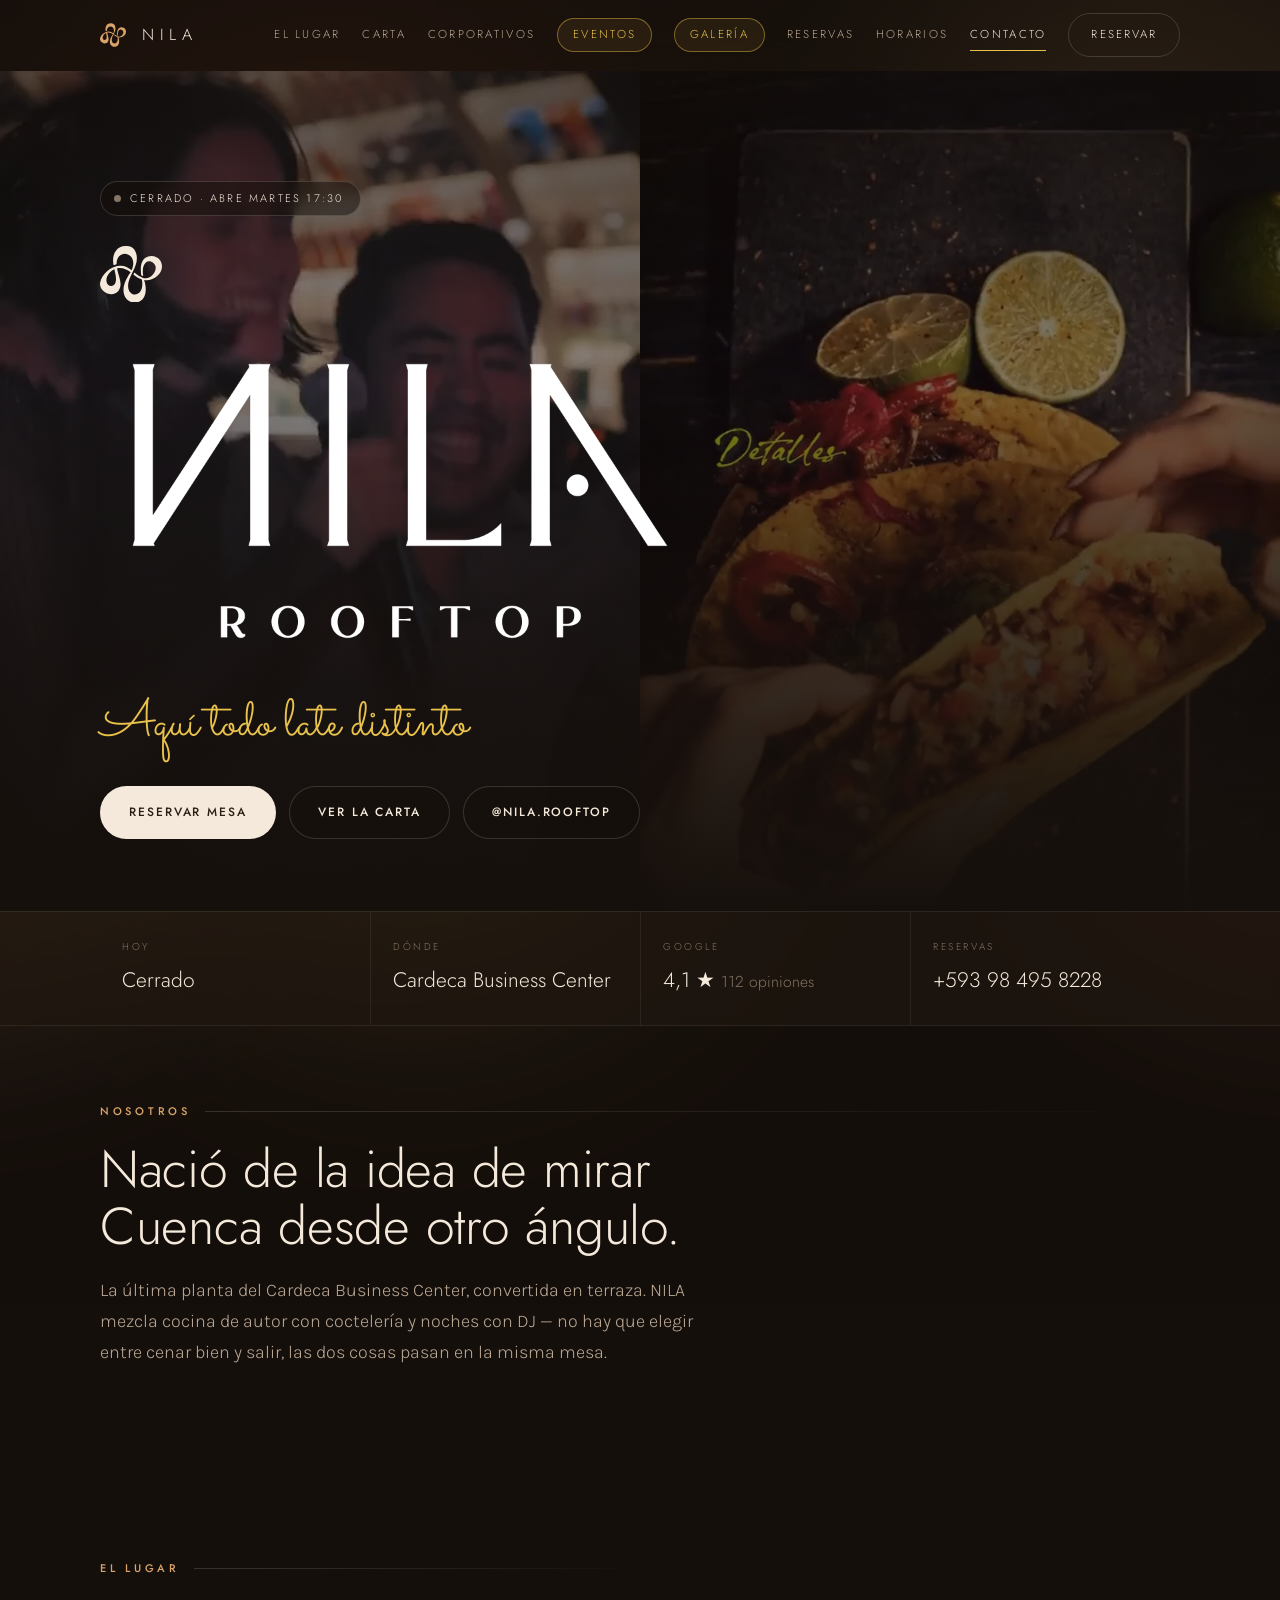
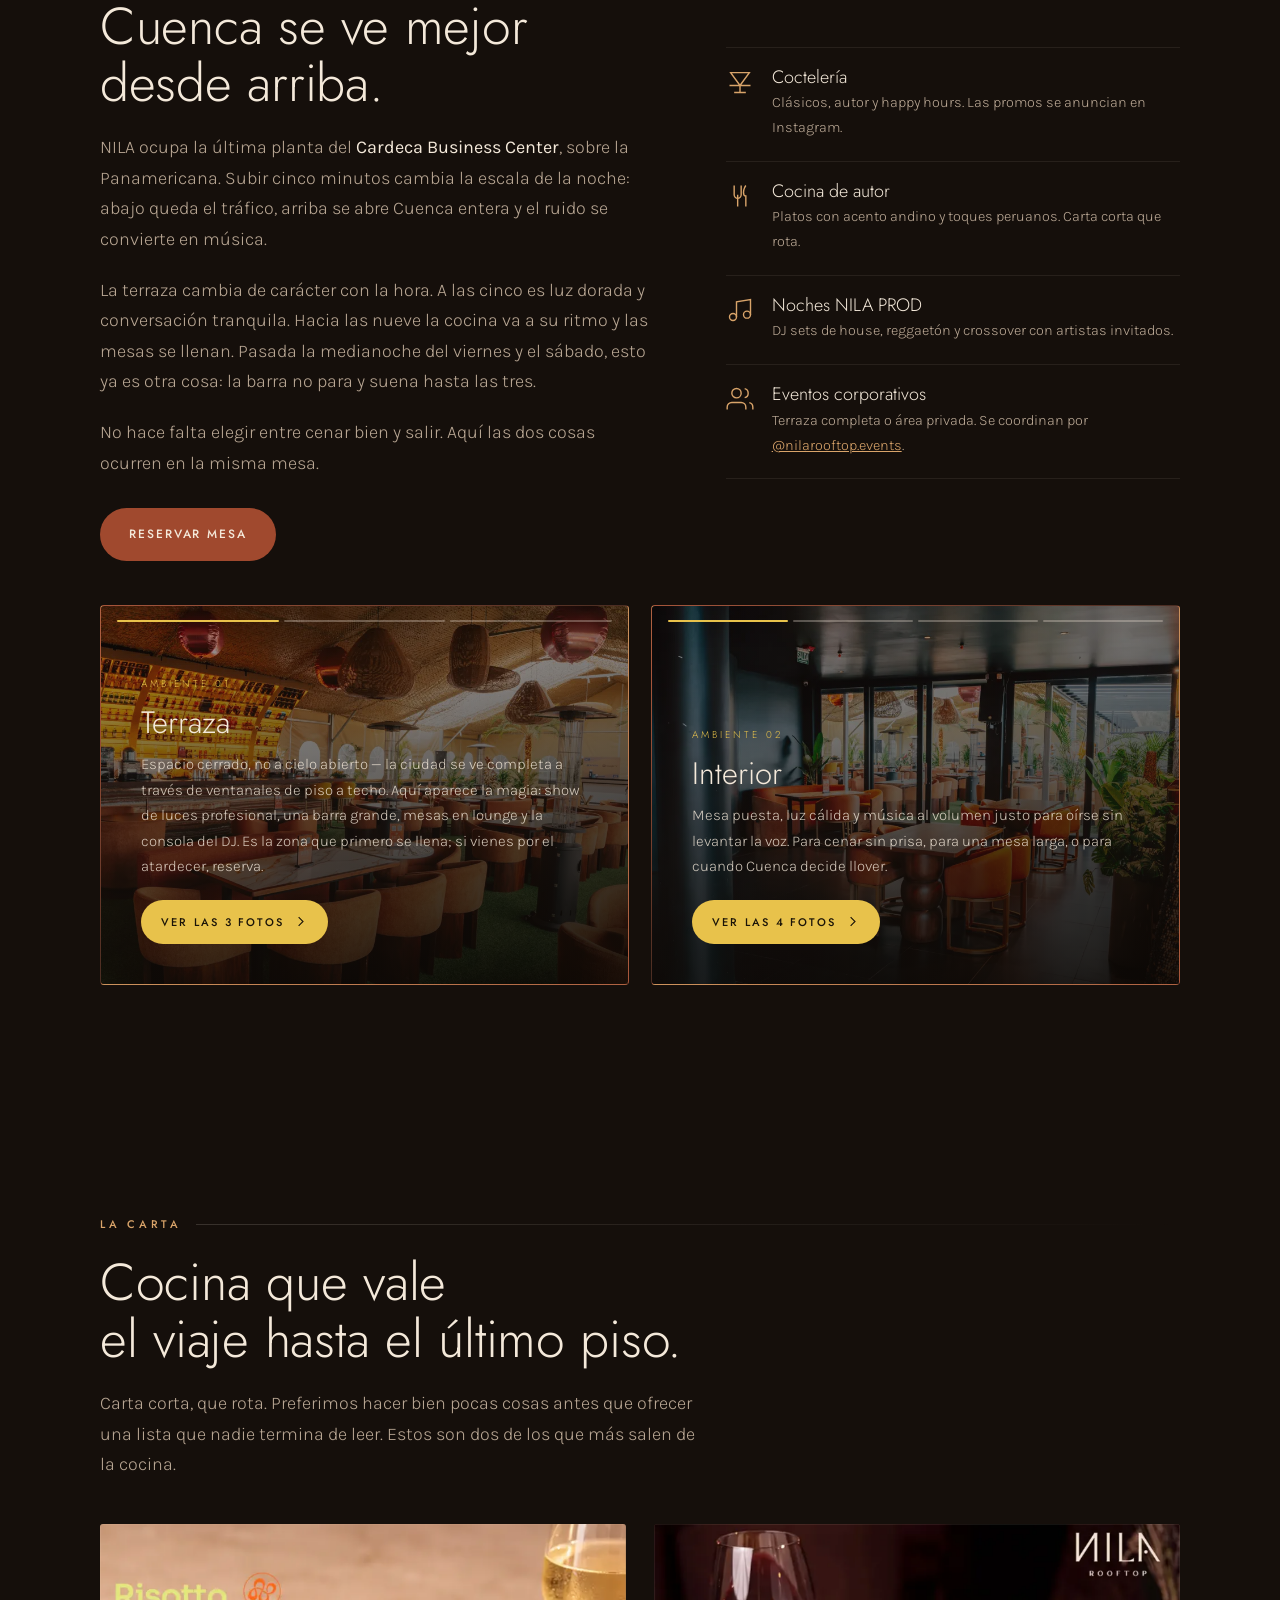
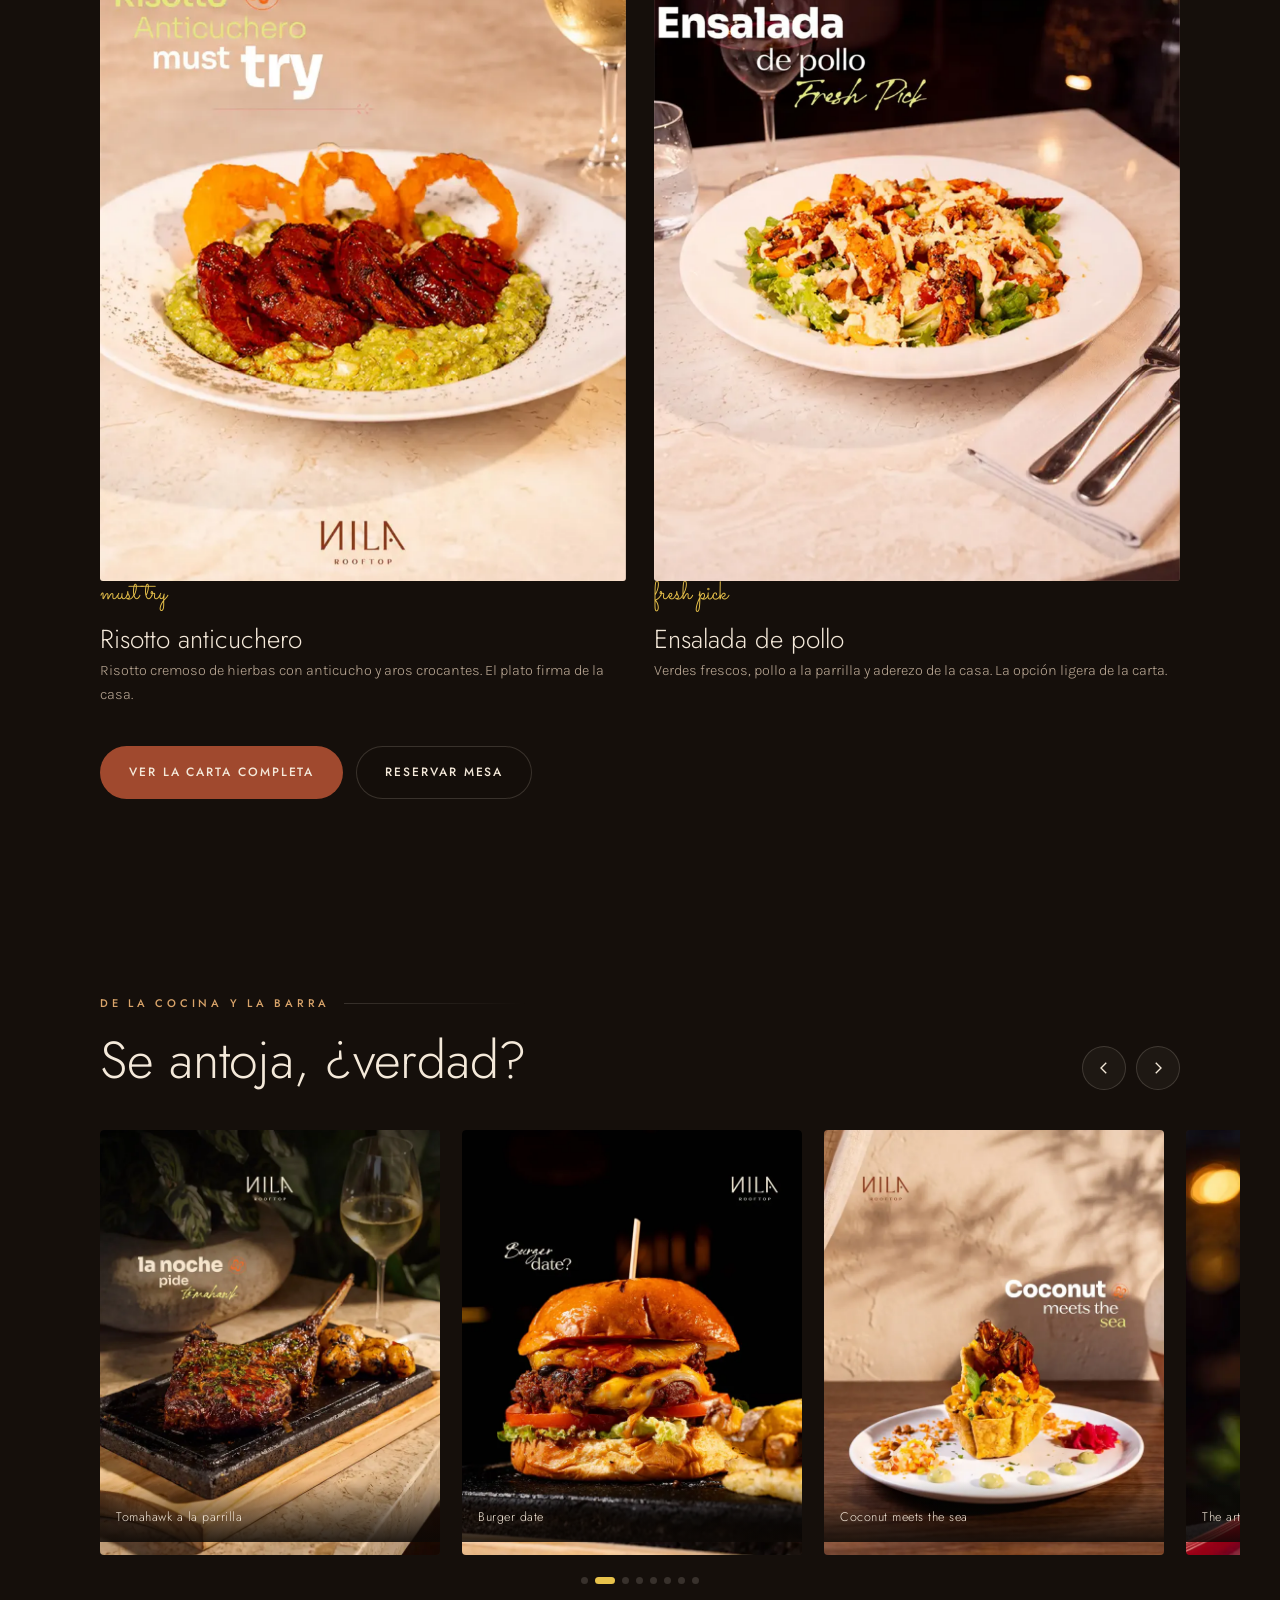
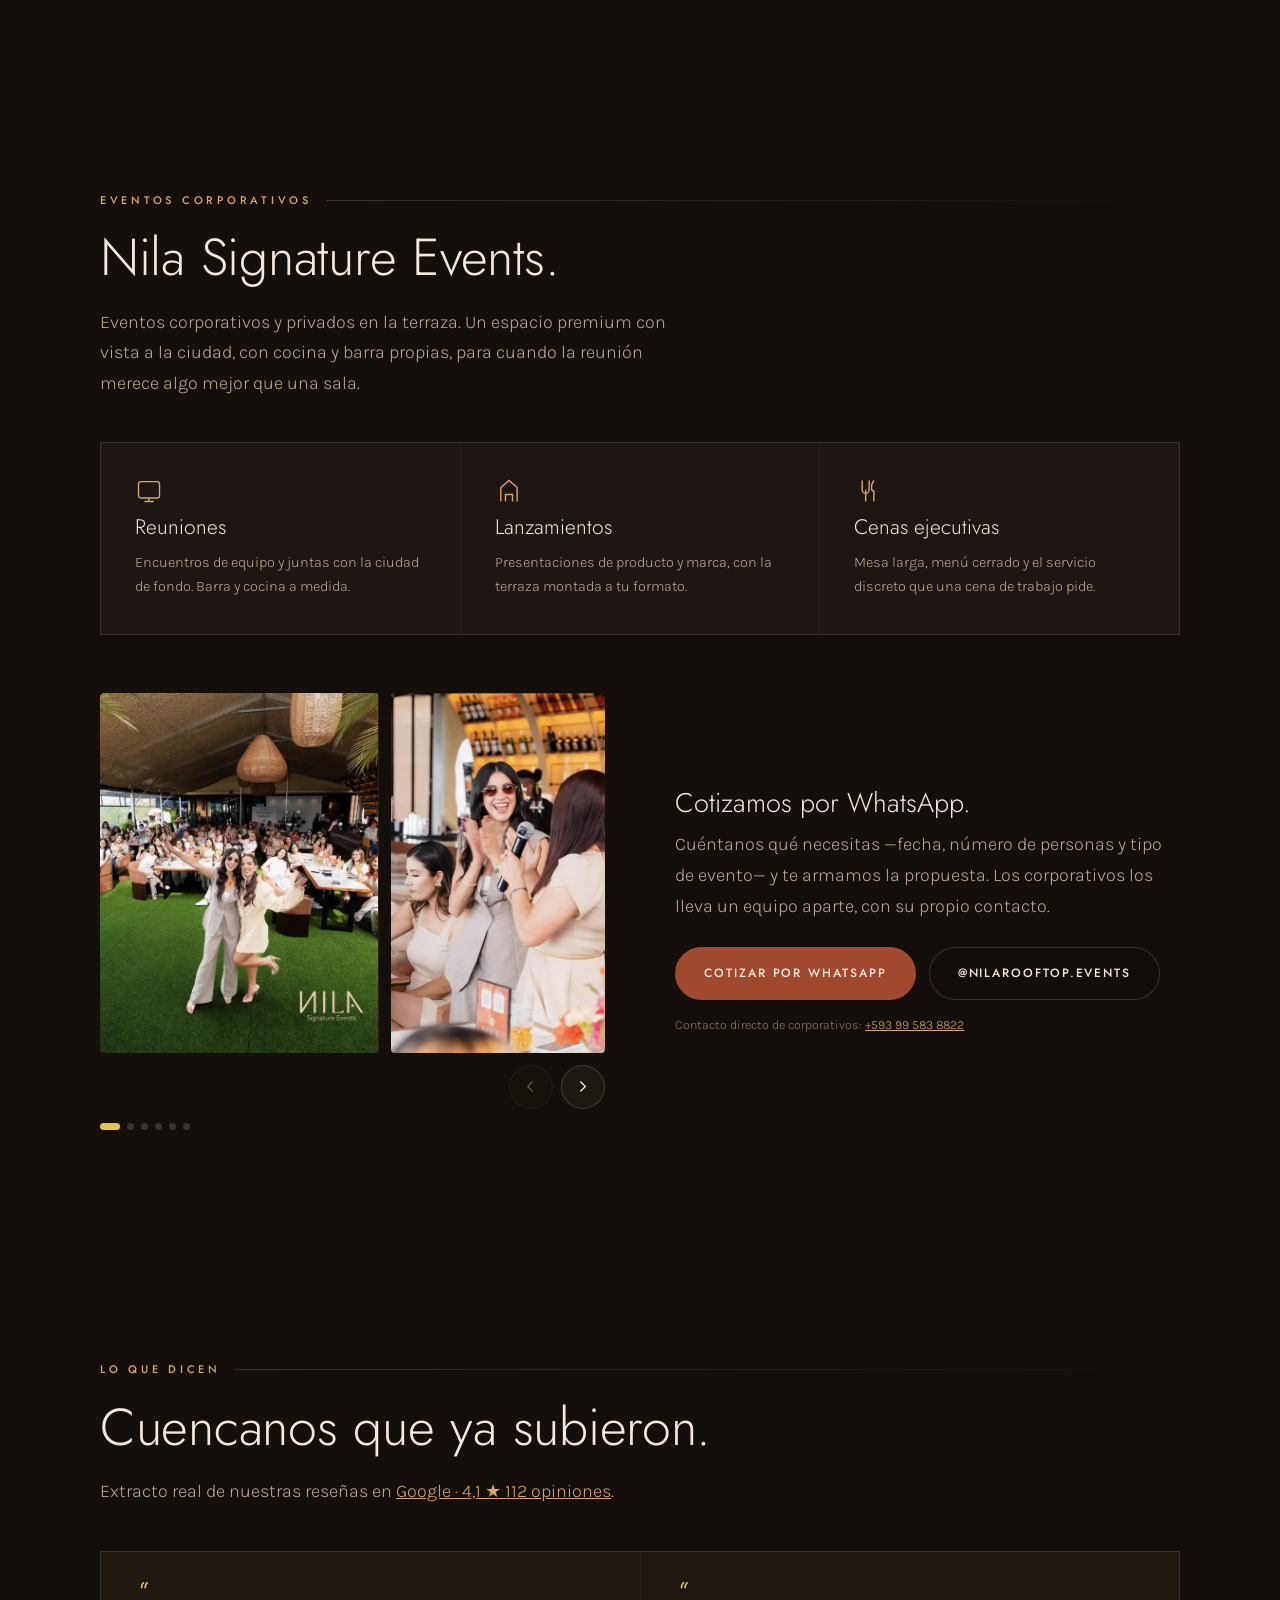
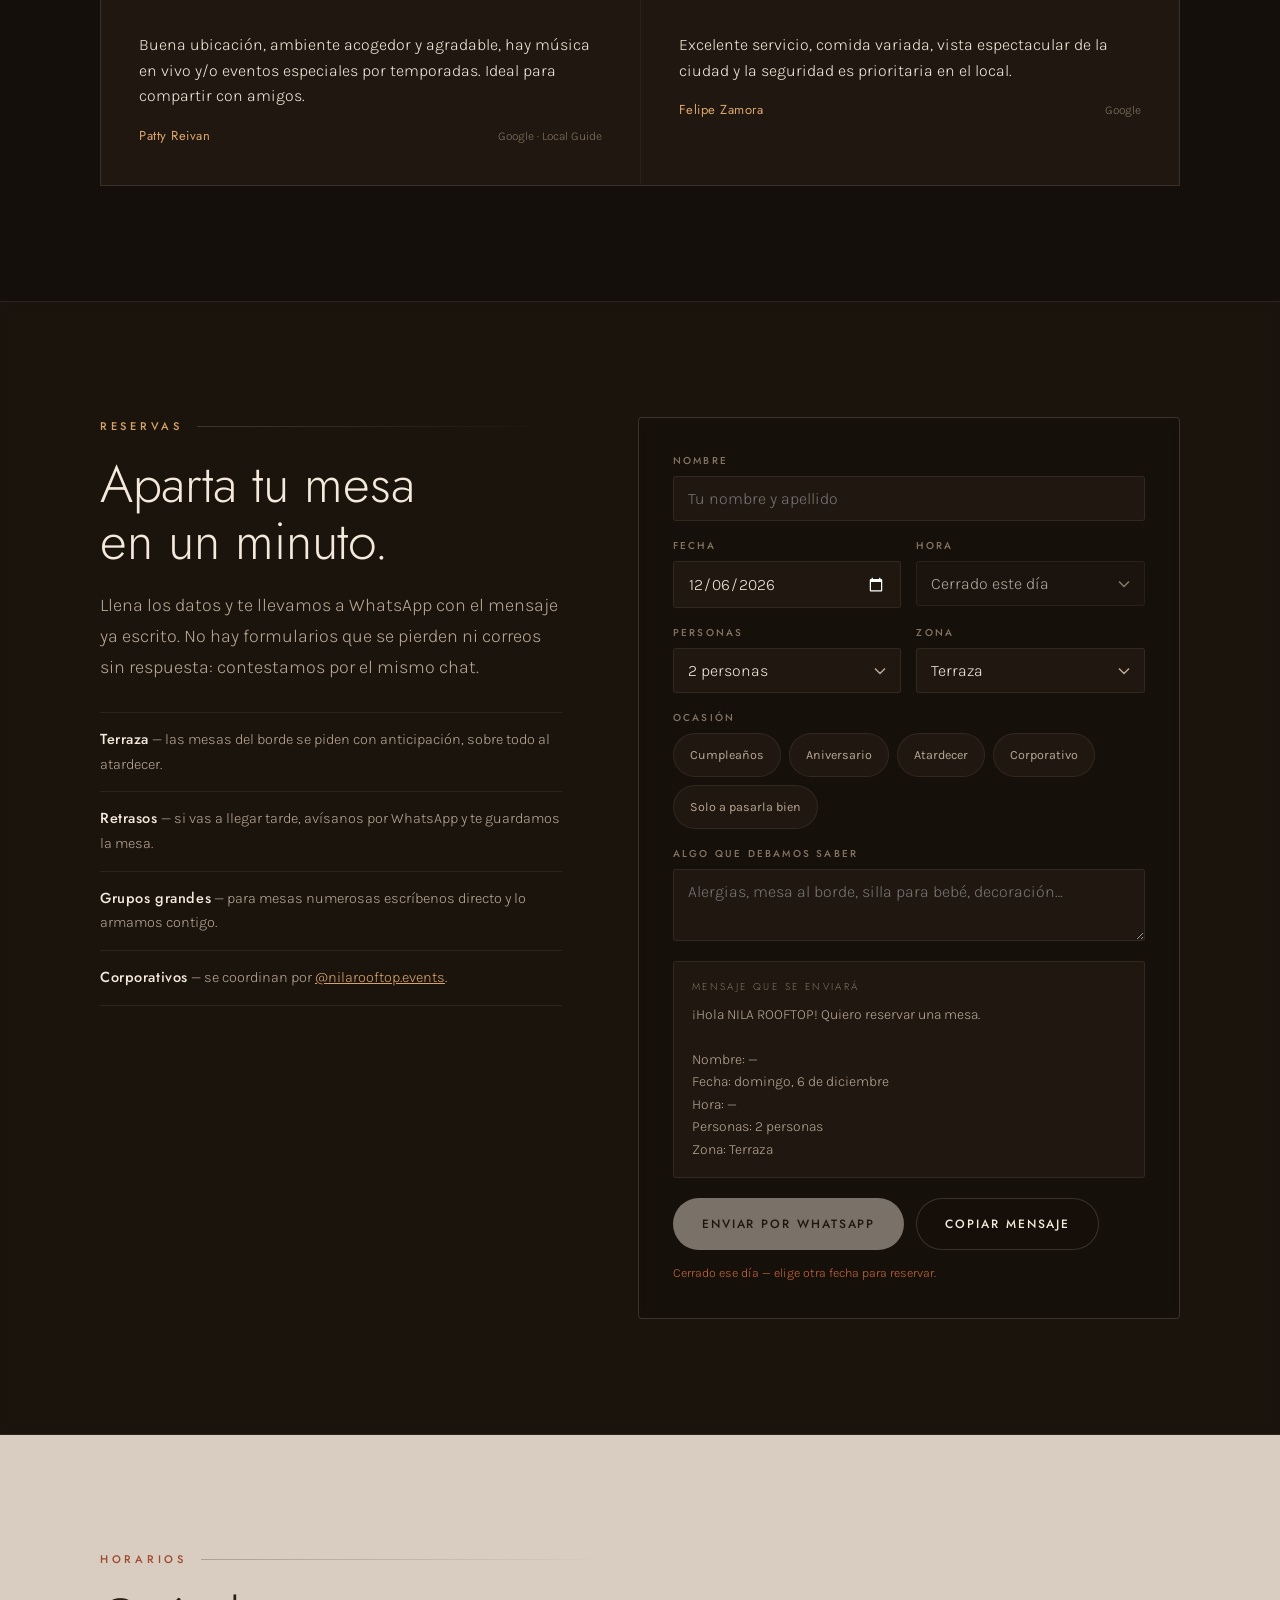
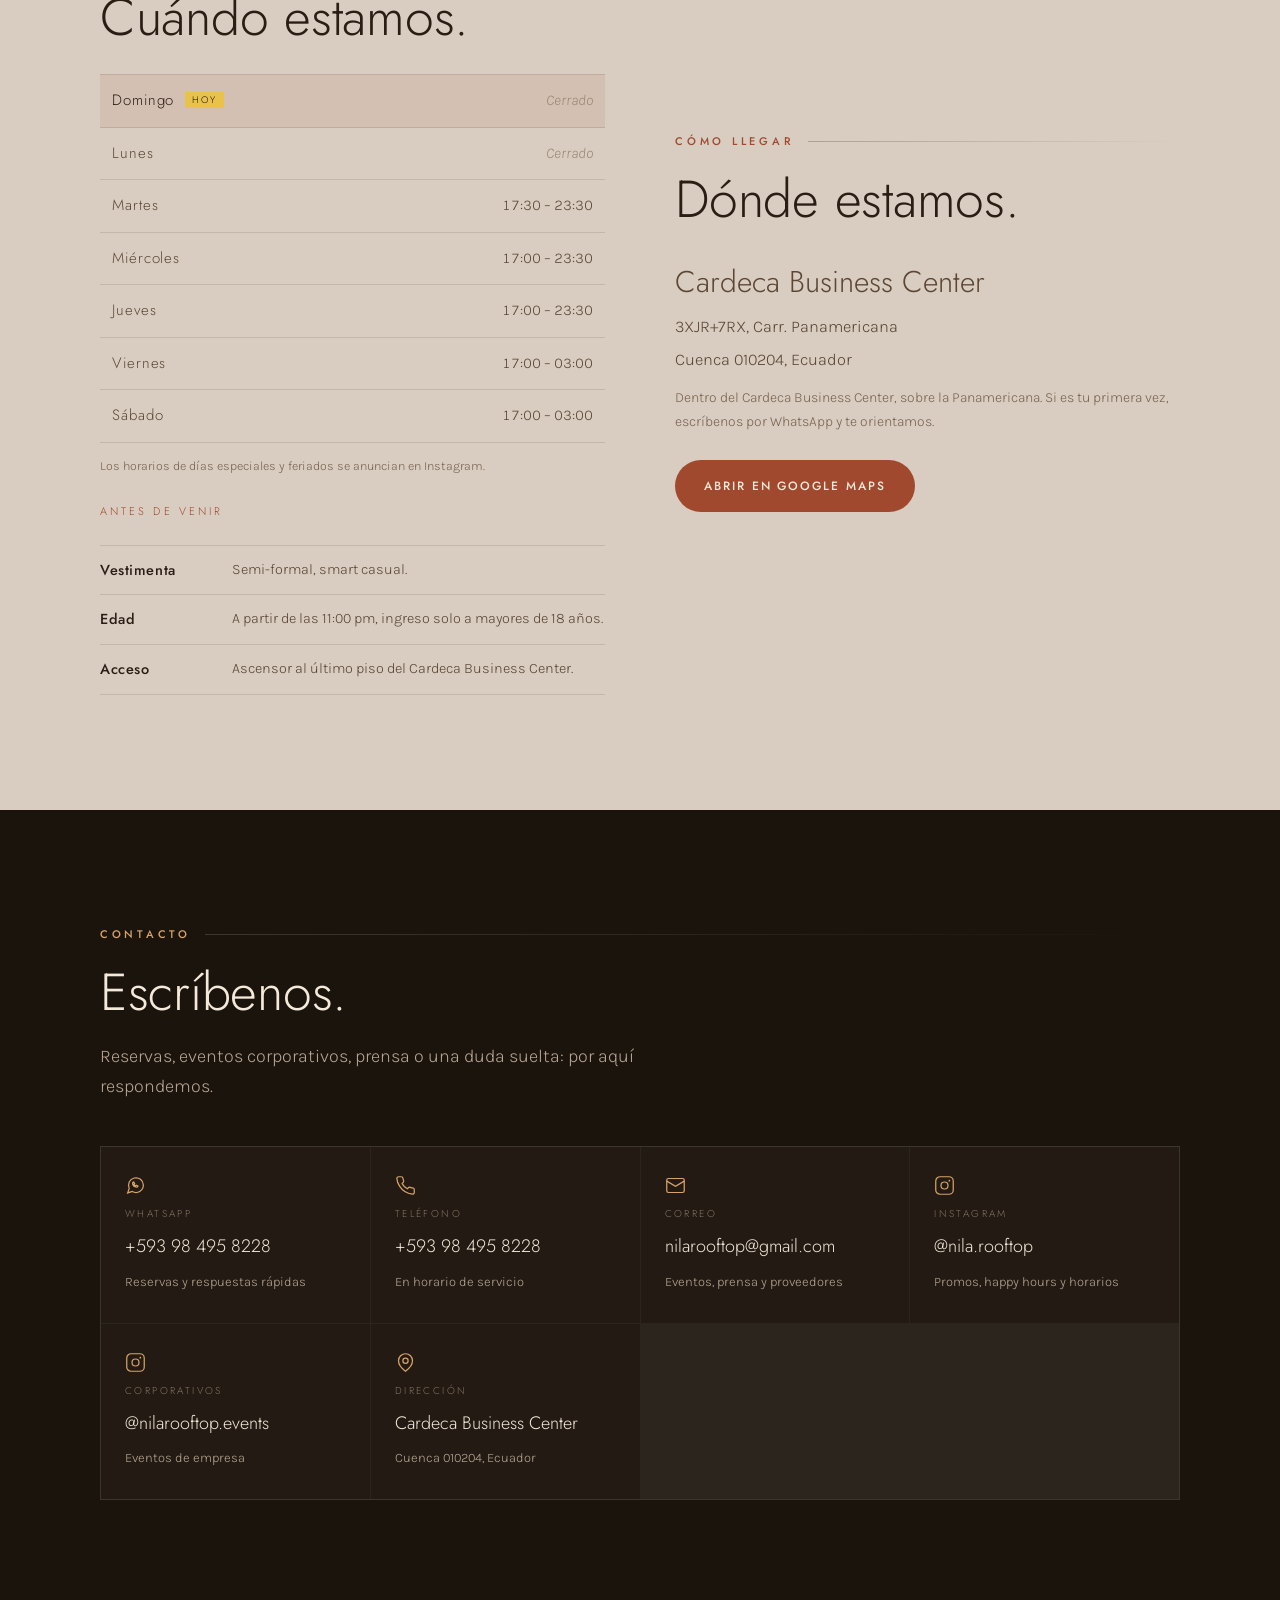
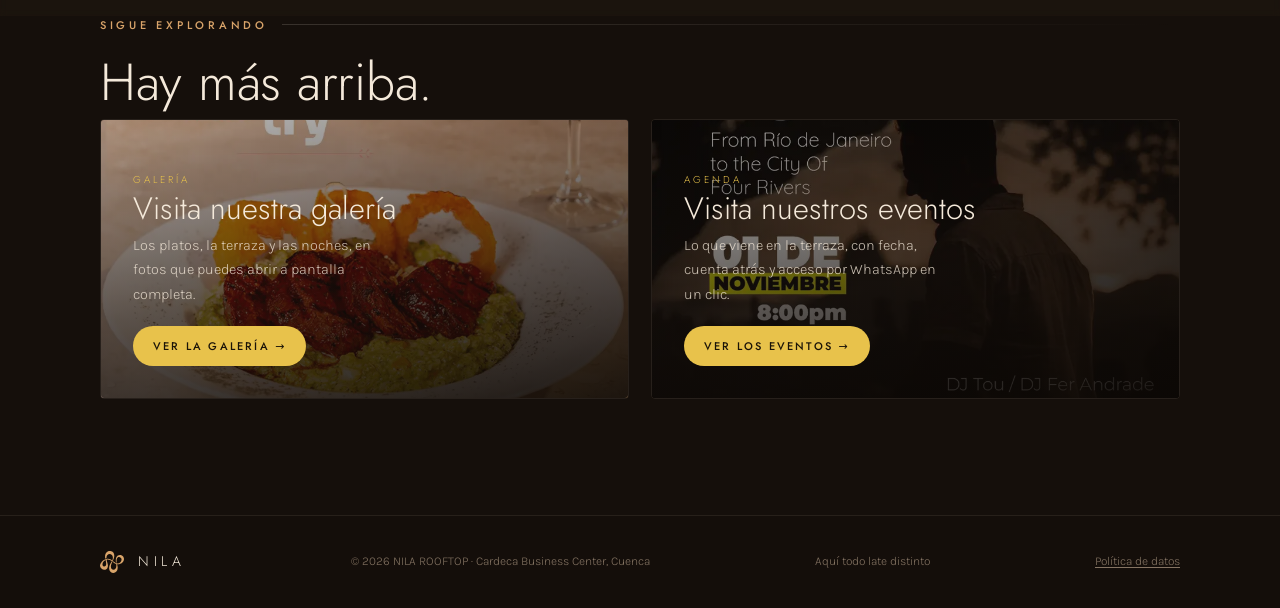
==== commit 4b0c860d: "Galeria con 60 fotos en mosaico vivo y fotos mas livianas Galeria: - 60 fotos de Instagram (Over 21," ====
--- a/index.html
+++ b/index.html
@@ -850,10 +850,10 @@
 <header class="hero" id="inicio">
   <div class="hero-bg" aria-hidden="true"><i></i></div>
   <div class="hero-video" aria-hidden="true">
-    <video autoplay muted loop playsinline preload="auto" poster="video/hero-terraza-poster.webp" disablepictureinpicture tabindex="-1">
+    <video muted loop playsinline preload="none" poster="video/hero-terraza-poster.webp" disablepictureinpicture tabindex="-1">
       <source src="video/hero-terraza.mp4" type="video/mp4">
     </video>
-    <video autoplay muted loop playsinline preload="auto" poster="video/hero-comida-poster.webp" disablepictureinpicture tabindex="-1">
+    <video muted loop playsinline preload="none" poster="video/hero-comida-poster.webp" disablepictureinpicture tabindex="-1">
       <source src="video/hero-comida.mp4" type="video/mp4">
     </video>
   </div>
@@ -938,9 +938,9 @@
 
     <div class="two rise">
       <div class="amb">
-        <img class="amb-img on" src="img/ambientes/terraza-1.webp" alt="Barra iluminada y salón de la terraza" loading="lazy">
-        <img class="amb-img" data-src="img/ambientes/terraza-2.webp" alt="Mesas junto a los ventanales, con Cuenca de fondo">
-        <img class="amb-img" data-src="img/ambientes/terraza-3.webp" alt="Lounge de la terraza entre palmeras y calefactores">
+        <img class="amb-img on" src="img/ambientes/tarjeta/terraza-1.webp" data-full="img/ambientes/terraza-1.webp" alt="Barra iluminada y salón de la terraza" loading="lazy">
+        <img class="amb-img" data-src="img/ambientes/tarjeta/terraza-2.webp" data-full="img/ambientes/terraza-2.webp" alt="Mesas junto a los ventanales, con Cuenca de fondo">
+        <img class="amb-img" data-src="img/ambientes/tarjeta/terraza-3.webp" data-full="img/ambientes/terraza-3.webp" alt="Lounge de la terraza entre palmeras y calefactores">
         <div class="amb-puntos" aria-hidden="true"><i class="on"></i><i></i><i></i></div>
         <div class="amb-in">
           <p class="n">Ambiente 01</p>
@@ -950,10 +950,10 @@
         </div>
       </div>
       <div class="amb">
-        <img class="amb-img on" src="img/ambientes/interior-1.webp" alt="Mesas del interior con vista hacia la terraza" loading="lazy">
-        <img class="amb-img" data-src="img/ambientes/interior-2.webp" alt="Barra interior iluminada, con la ciudad por la ventana">
-        <img class="amb-img" data-src="img/ambientes/interior-3.webp" alt="Salón interior con reservados y luces de colores">
-        <img class="amb-img" data-src="img/ambientes/interior-4.webp" alt="Pista de baile del interior">
+        <img class="amb-img on" src="img/ambientes/tarjeta/interior-1.webp" data-full="img/ambientes/interior-1.webp" alt="Mesas del interior con vista hacia la terraza" loading="lazy">
+        <img class="amb-img" data-src="img/ambientes/tarjeta/interior-2.webp" data-full="img/ambientes/interior-2.webp" alt="Barra interior iluminada, con la ciudad por la ventana">
+        <img class="amb-img" data-src="img/ambientes/tarjeta/interior-3.webp" data-full="img/ambientes/interior-3.webp" alt="Salón interior con reservados y luces de colores">
+        <img class="amb-img" data-src="img/ambientes/tarjeta/interior-4.webp" data-full="img/ambientes/interior-4.webp" alt="Pista de baile del interior">
         <div class="amb-puntos" aria-hidden="true"><i class="on"></i><i></i><i></i><i></i></div>
         <div class="amb-in">
           <p class="n">Ambiente 02</p>
@@ -1644,7 +1644,9 @@
 /* ══════════════════════════════════════════════════════════
    5c) Ambientes: fotos que rotan en la tarjeta + visor
    Cada foto se descarga recién cuando está por mostrarse, así la
-   sección no suma peso a la carga inicial de la página.
+   sección no suma peso a la carga inicial de la página. La tarjeta
+   usa la versión de 1000 px; la de 1400 px (data-full) solo se
+   pide si alguien abre el visor.
    ══════════════════════════════════════════════════════════ */
 (function ambientes(){
   const tarjetas = $$('.amb');
@@ -1723,7 +1725,7 @@
 
     function ir(j){
       k = (j + fotos.length) % fotos.length;
-      img.src = fuente(fotos[k]);
+      img.src = fotos[k].dataset.full || fuente(fotos[k]);   // el visor usa la versión grande
       img.alt = fotos[k].alt;
       cap.textContent = fotos[k].alt;
       tit.textContent = titulo + ' · ' + (k + 1) + ' / ' + fotos.length;
@@ -1965,19 +1967,27 @@
   if (!cinta.length) return;
 
   if (menos.matches){ cinta.forEach(v => { v.pause(); v.removeAttribute('autoplay'); }); return; }
+  /* Con ahorro de datos se queda el póster: los videos pesan ~2 MB. */
+  if (navigator.connection && navigator.connection.saveData) return;
 
   const arranca = () => cinta.forEach(v => { const p = v.play(); if (p) p.catch(() => {}); });
 
-  /* Safari en ahorro de energía y algún Android niegan el arranque hasta
+  /* Los videos (preload="none") recién se piden cuando la página terminó
+     de cargar: así no compiten con el texto y las fotos de la portada.
+     Safari en ahorro de energía y algún Android niegan el arranque hasta
      que hay un gesto. El primero que haga el visitante sirve. */
-  arranca();
   const alPrimerGesto = () => {
     arranca();
     ['touchstart','click','keydown','scroll'].forEach(e =>
       window.removeEventListener(e, alPrimerGesto));
   };
-  ['touchstart','click','keydown','scroll'].forEach(e =>
-    window.addEventListener(e, alPrimerGesto, { once:false, passive:true }));
+  const cargada = () => {
+    arranca();
+    ['touchstart','click','keydown','scroll'].forEach(e =>
+      window.addEventListener(e, alPrimerGesto, { once:false, passive:true }));
+  };
+  if (document.readyState === 'complete') cargada();
+  else window.addEventListener('load', cargada, { once:true });
 
   /* Pausa fuera de pantalla. Se mide directamente en cada desplazamiento
      porque IntersectionObserver no siempre dispara en vistas previas. */
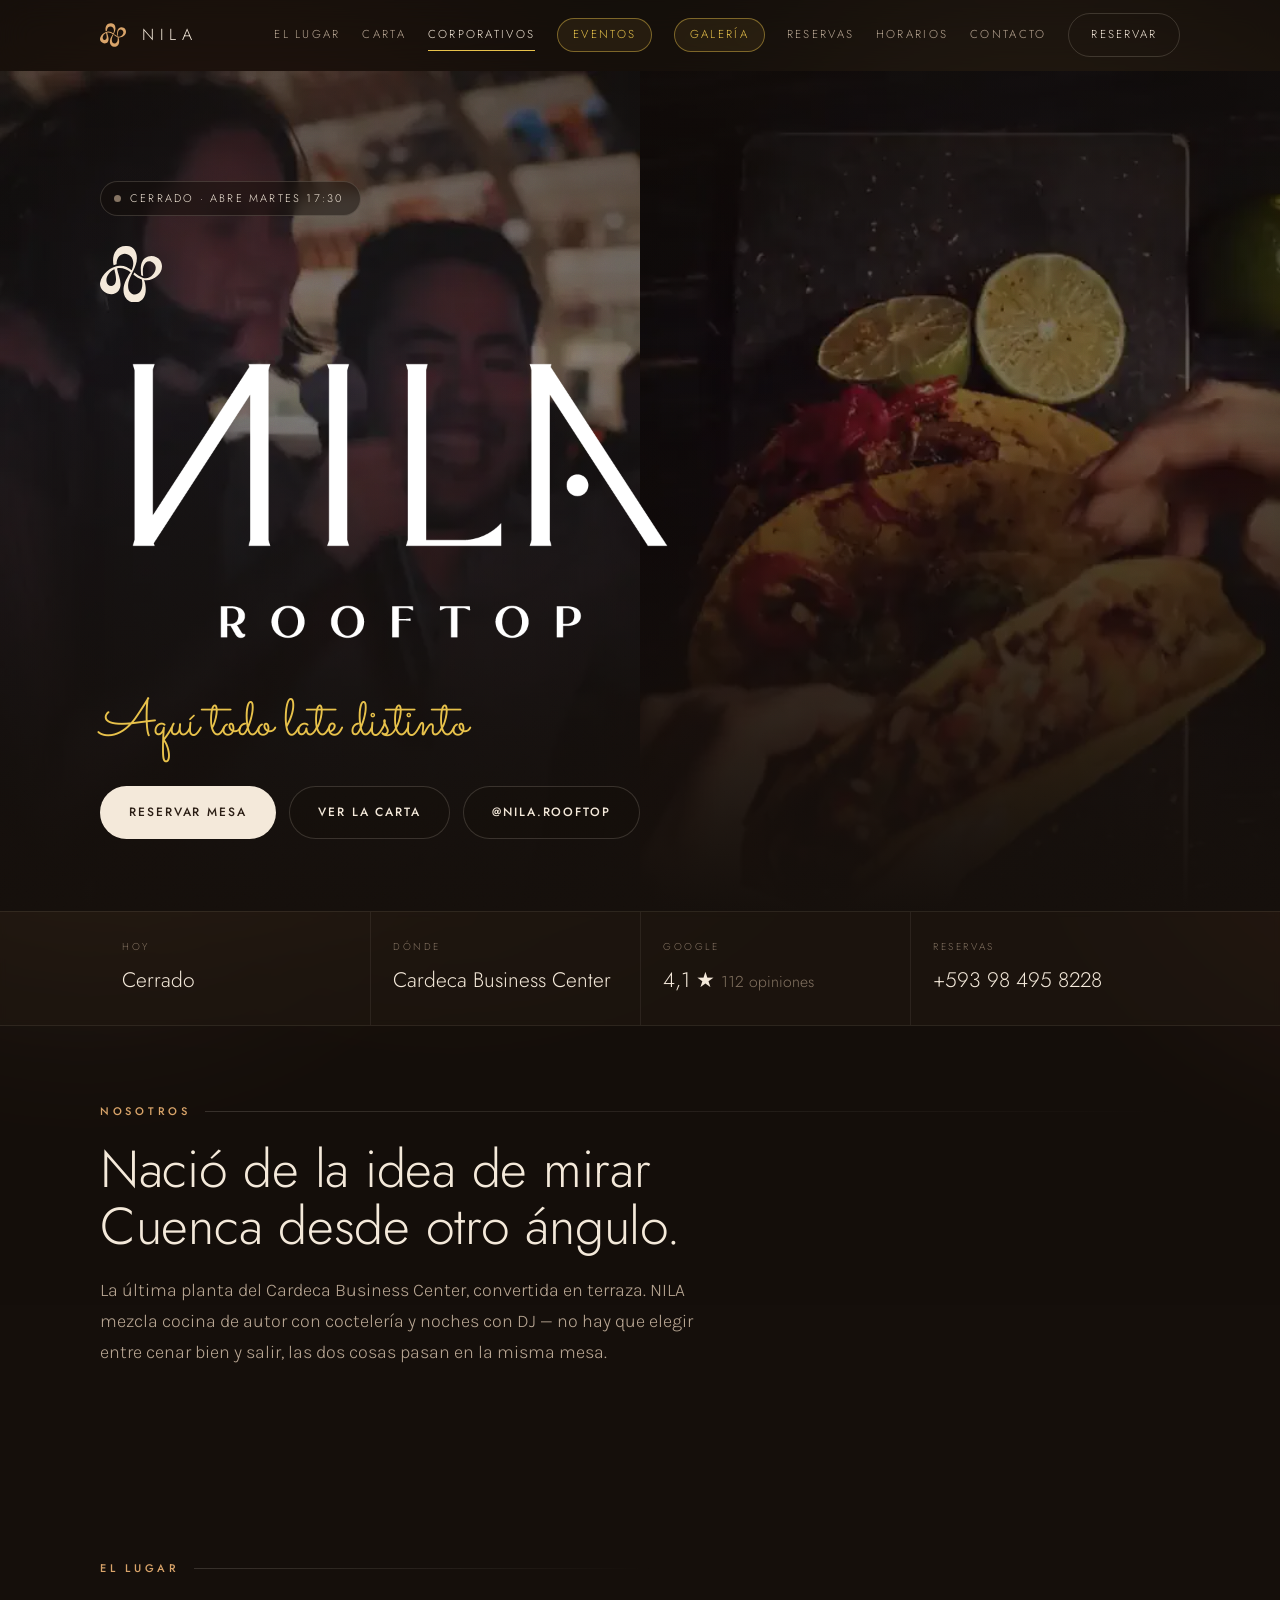
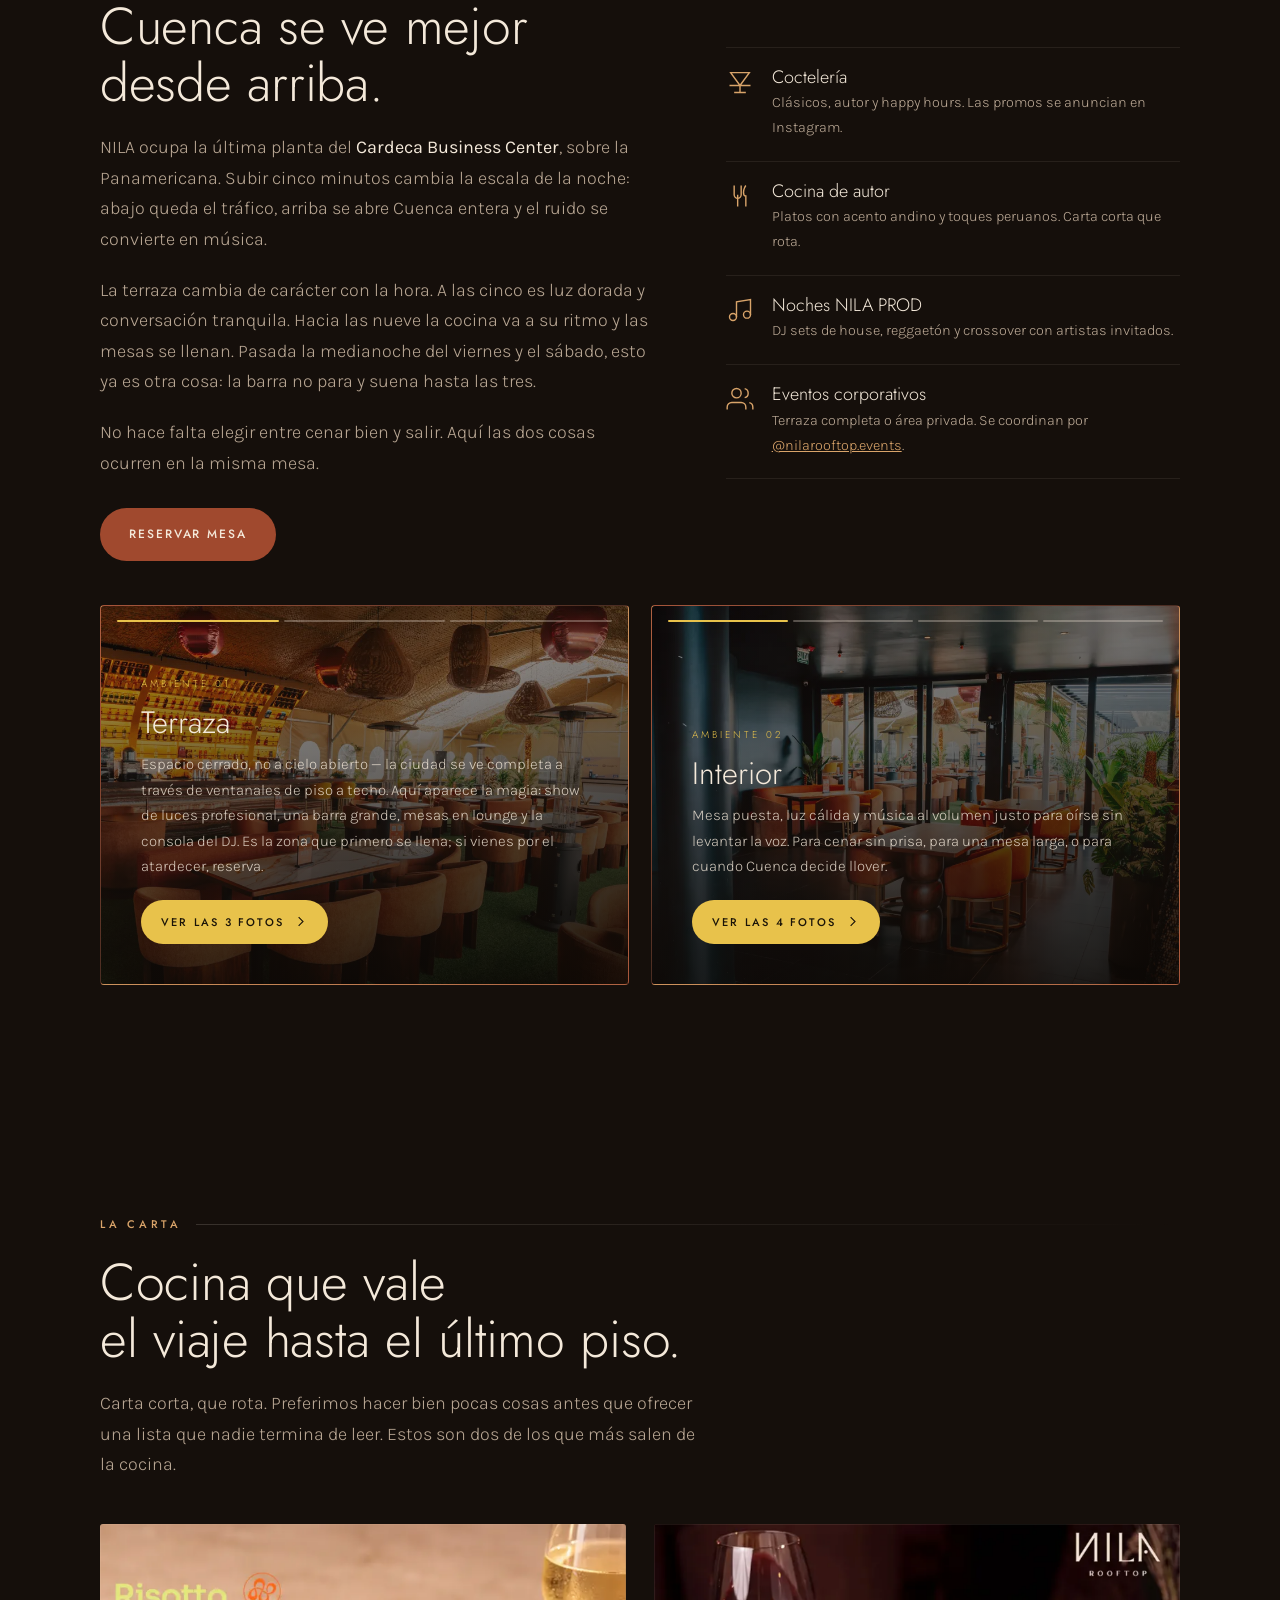
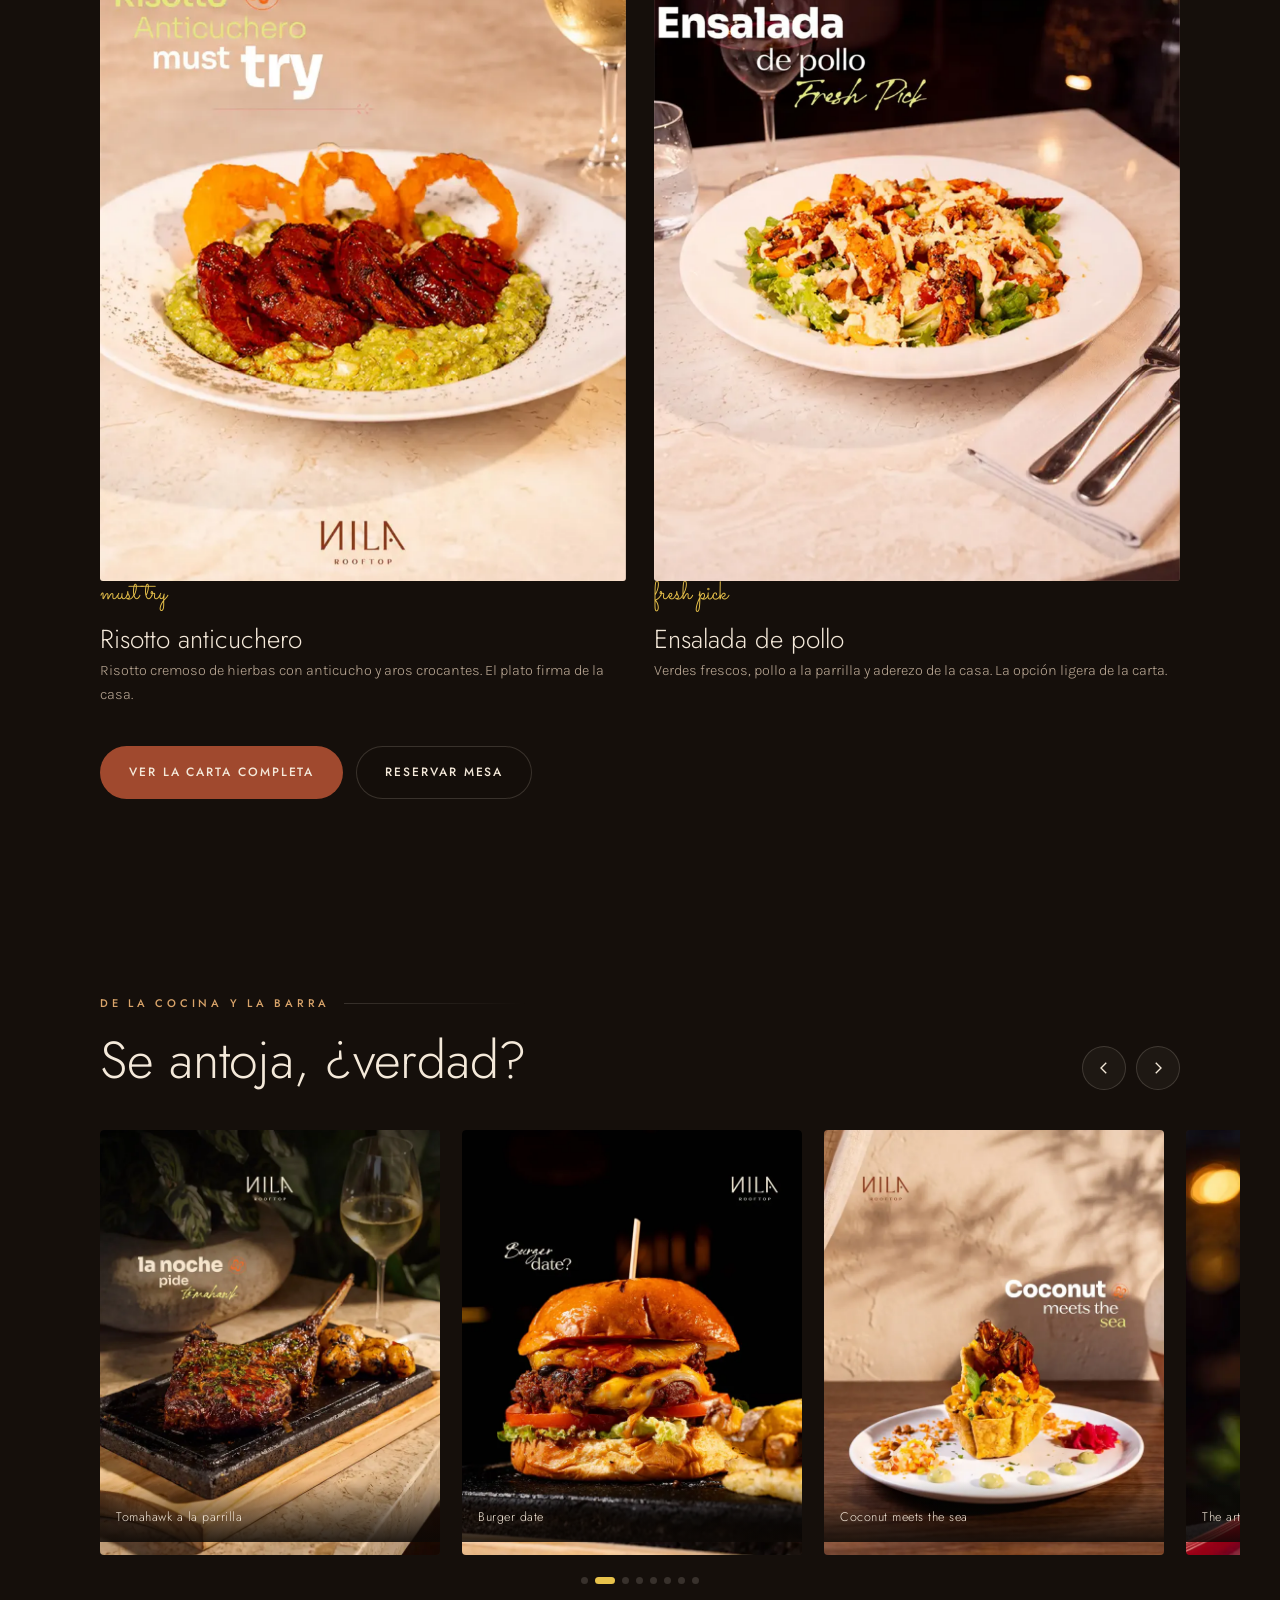
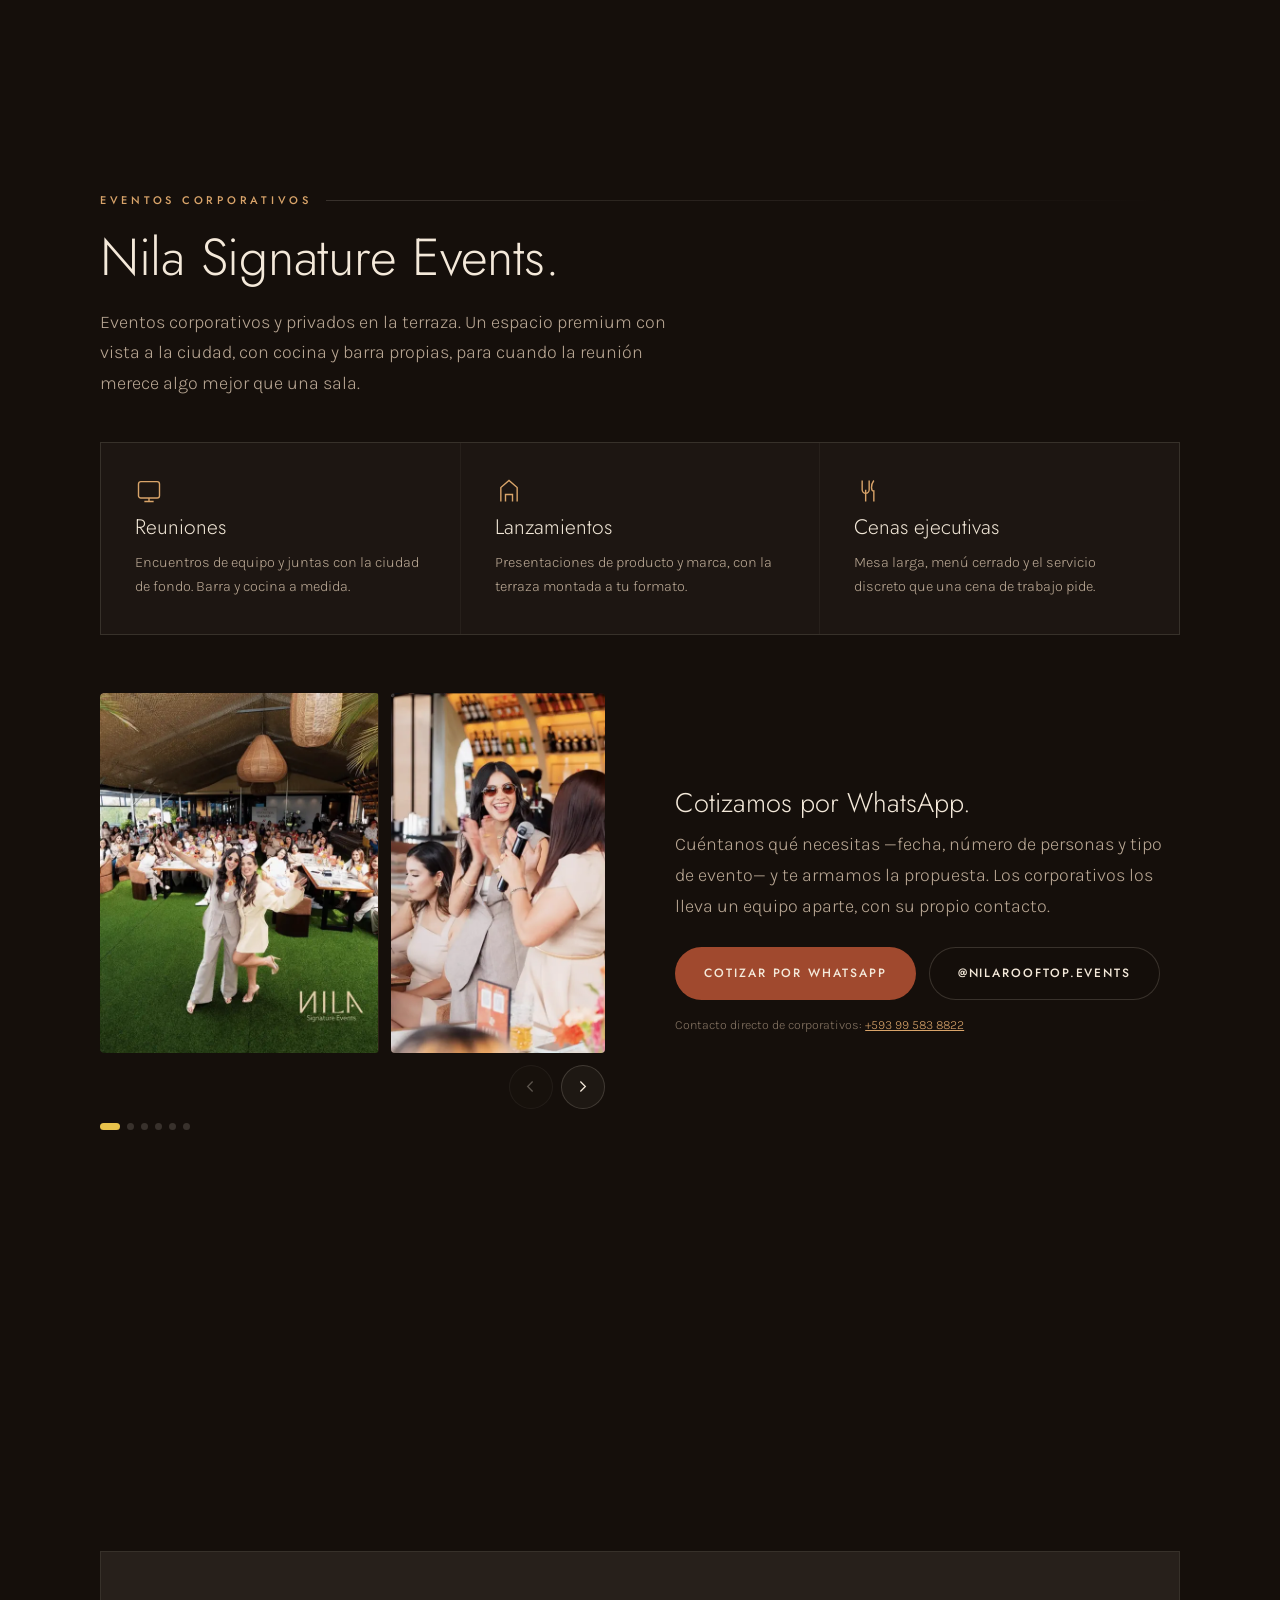
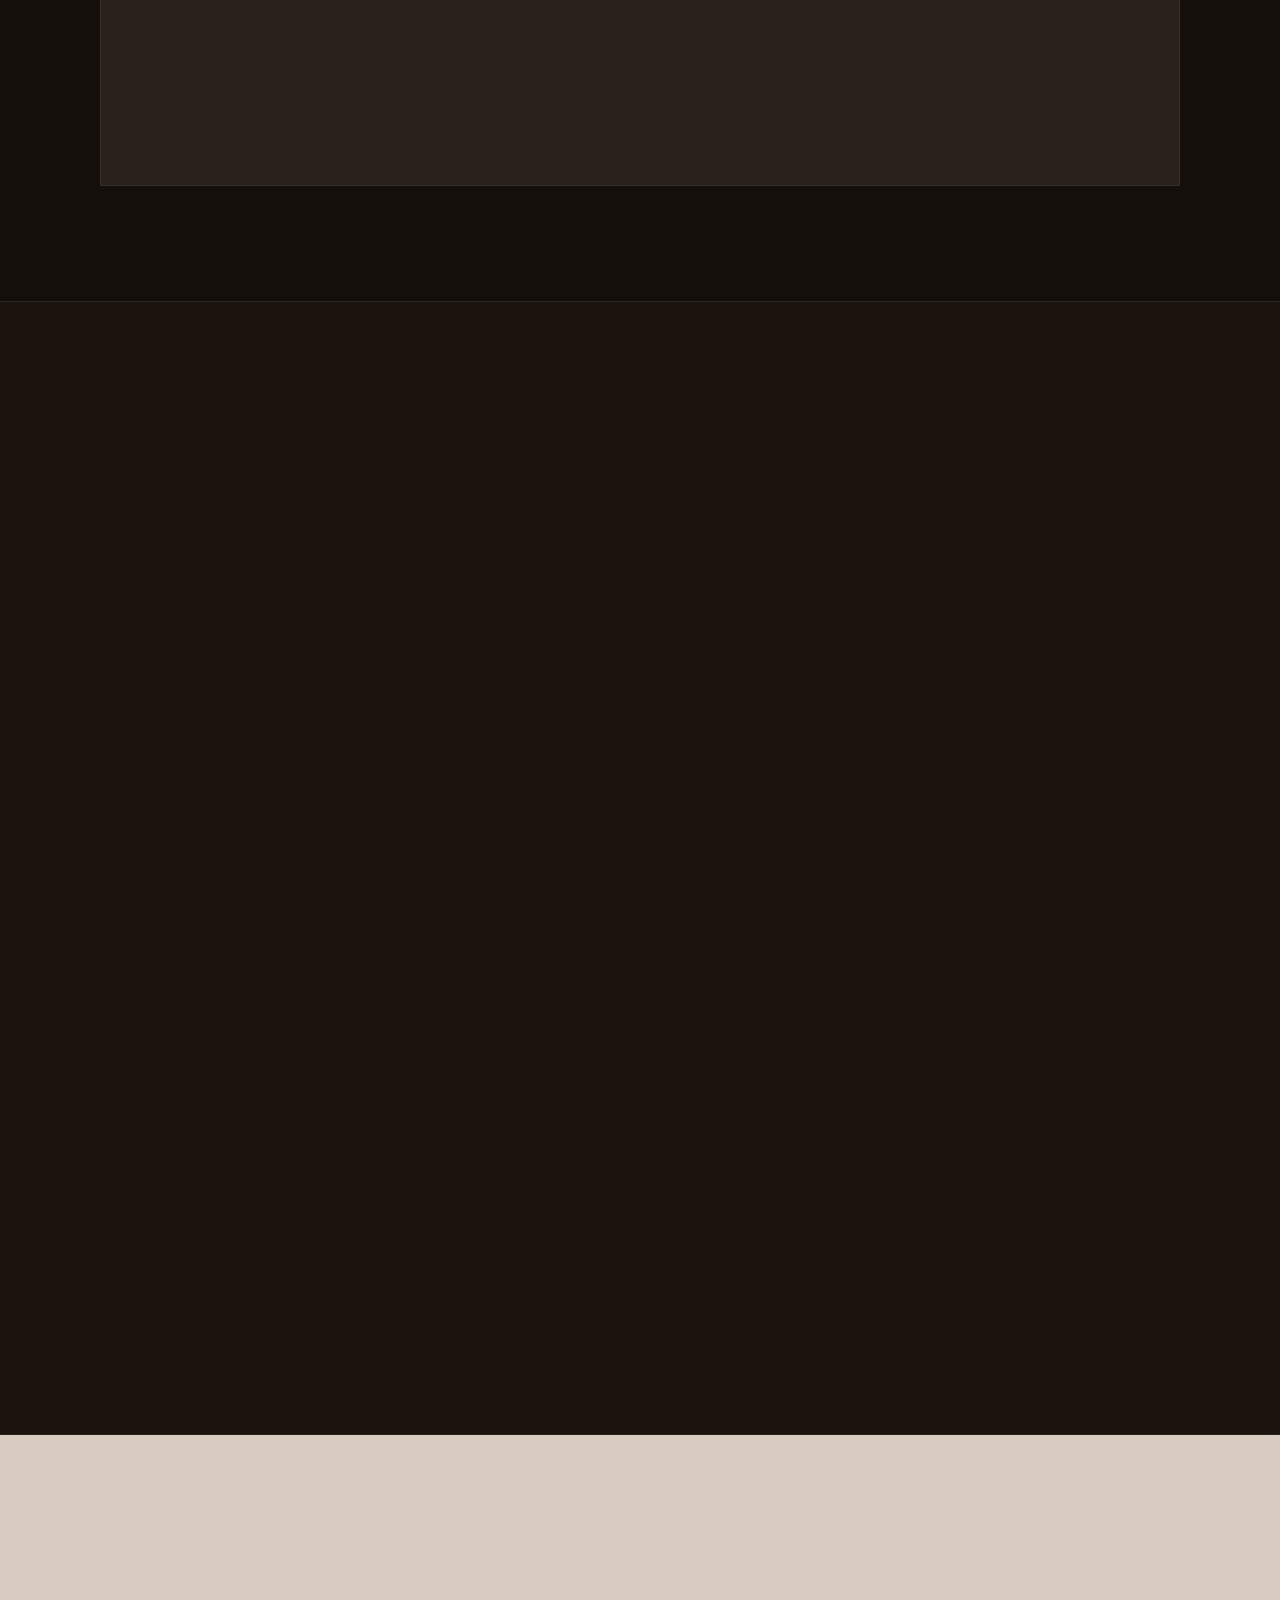
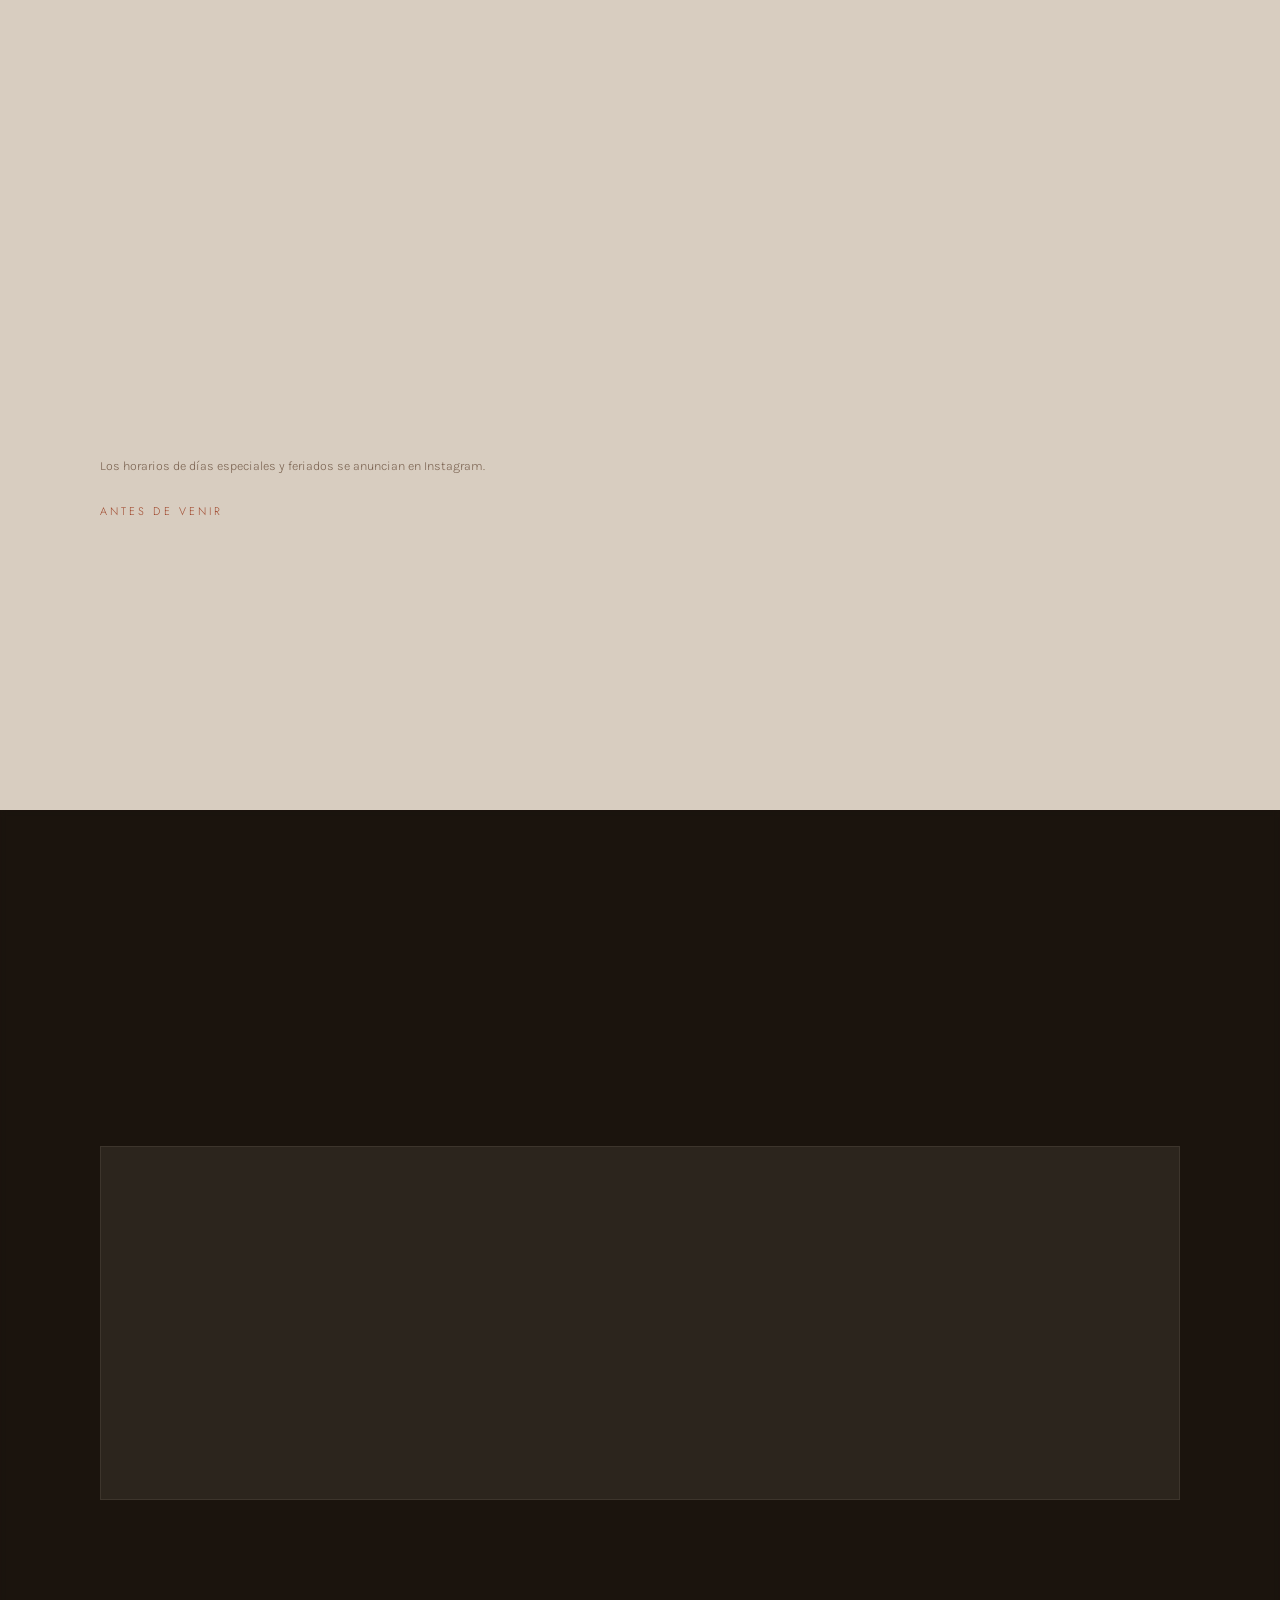
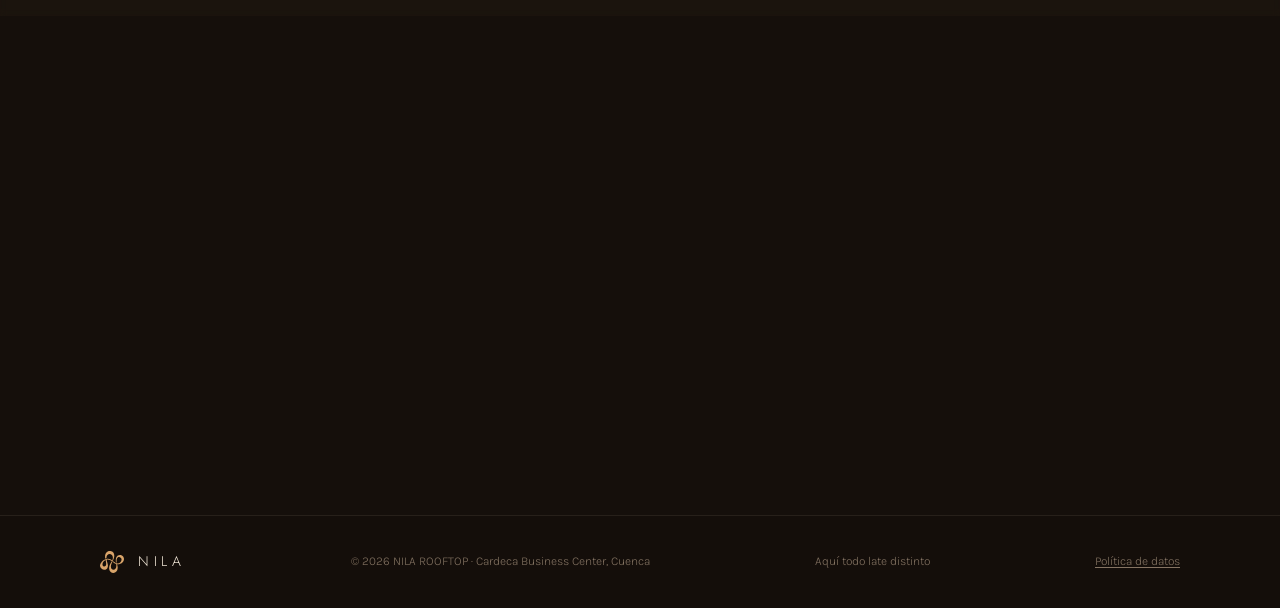
==== commit 50ff2de1: "Videos de portada primero, galeria en acordeon y todo en WebP Portada: - Los dos videos vuelven a ar" ====
--- a/index.html
+++ b/index.html
@@ -5,7 +5,7 @@
 <meta name="viewport" content="width=device-width, initial-scale=1, viewport-fit=cover">
 <title>NILA ROOFTOP — Aquí todo late distinto</title>
 <meta name="description" content="NILA ROOFTOP — Cocina de autor, coctelería y noches en la terraza. Cardeca Business Center, Cuenca.">
-<link rel="icon" href="img/logo.jpg">
+<link rel="icon" href="img/logo.webp" type="image/webp">
 
 <meta property="og:title" content="NILA ROOFTOP">
 <meta property="og:description" content="Aquí todo late distinto. Cocina de autor, coctelería y noches en la terraza.">
@@ -21,7 +21,7 @@
   "name": "NILA ROOFTOP",
   "slogan": "Aquí todo late distinto",
   "description": "Rooftop en Cuenca con cocina de autor, coctelería y noches con DJ. Terraza e interior en el Cardeca Business Center.",
-  "image": "img/logo.jpg",
+  "image": "img/logo.webp",
   "servesCuisine": ["Cocina de autor", "Andina", "Peruana"],
   "priceRange": "$$",
   "telephone": "+593984958228",
@@ -850,10 +850,10 @@
 <header class="hero" id="inicio">
   <div class="hero-bg" aria-hidden="true"><i></i></div>
   <div class="hero-video" aria-hidden="true">
-    <video muted loop playsinline preload="none" poster="video/hero-terraza-poster.webp" disablepictureinpicture tabindex="-1">
+    <video autoplay muted loop playsinline preload="auto" poster="video/hero-terraza-poster.webp" disablepictureinpicture tabindex="-1">
       <source src="video/hero-terraza.mp4" type="video/mp4">
     </video>
-    <video muted loop playsinline preload="none" poster="video/hero-comida-poster.webp" disablepictureinpicture tabindex="-1">
+    <video autoplay muted loop playsinline preload="auto" poster="video/hero-comida-poster.webp" disablepictureinpicture tabindex="-1">
       <source src="video/hero-comida.mp4" type="video/mp4">
     </video>
   </div>
@@ -1019,11 +1019,11 @@
 
     <div class="promos-pista rise" id="promos-pista">
       <div class="promo-slide" role="group" aria-label="1 de 8">
-        <img src="img/promos/01-tomahawk.webp" alt="Tomahawk a la parrilla — NILA ROOFTOP" loading="eager">
+        <img src="img/promos/01-tomahawk.webp" alt="Tomahawk a la parrilla — NILA ROOFTOP" loading="lazy" decoding="async">
         <p class="etq">Tomahawk a la parrilla</p>
       </div>
       <div class="promo-slide" role="group" aria-label="2 de 8">
-        <img src="img/promos/02-burger-date.webp" alt="Burger date — NILA ROOFTOP" loading="eager">
+        <img src="img/promos/02-burger-date.webp" alt="Burger date — NILA ROOFTOP" loading="lazy" decoding="async">
         <p class="etq">Burger date</p>
       </div>
       <div class="promo-slide" role="group" aria-label="3 de 8">
@@ -1085,7 +1085,7 @@
       <div class="corp-carrusel rise">
         <div class="corp-pista" id="corp-pista">
         <div class="corp-slide" role="group" aria-label="1 de 6">
-          <img src="img/corporativos/01-cheers-grupo.webp" alt="Brindis del equipo Farmasi en Nila Signature Events" loading="eager">
+          <img src="img/corporativos/01-cheers-grupo.webp" alt="Brindis del equipo Farmasi en Nila Signature Events" loading="lazy" decoding="async">
         </div>
         <div class="corp-slide" role="group" aria-label="2 de 6">
           <img src="img/corporativos/03-brindis-microfono.webp" alt="Dinámica con micrófono durante el evento" loading="lazy">
@@ -1967,13 +1967,11 @@
   if (!cinta.length) return;
 
   if (menos.matches){ cinta.forEach(v => { v.pause(); v.removeAttribute('autoplay'); }); return; }
-  /* Con ahorro de datos se queda el póster: los videos pesan ~2 MB. */
-  if (navigator.connection && navigator.connection.saveData) return;
 
   const arranca = () => cinta.forEach(v => { const p = v.play(); if (p) p.catch(() => {}); });
 
-  /* Los videos (preload="none") recién se piden cuando la página terminó
-     de cargar: así no compiten con el texto y las fotos de la portada.
+  /* Los videos son lo primero que se ve: arrancan de inmediato, sin esperar
+     al resto de la página (autoplay + preload="auto" en el HTML).
      Safari en ahorro de energía y algún Android niegan el arranque hasta
      que hay un gesto. El primero que haga el visitante sirve. */
   const alPrimerGesto = () => {
@@ -1981,13 +1979,9 @@
     ['touchstart','click','keydown','scroll'].forEach(e =>
       window.removeEventListener(e, alPrimerGesto));
   };
-  const cargada = () => {
-    arranca();
-    ['touchstart','click','keydown','scroll'].forEach(e =>
-      window.addEventListener(e, alPrimerGesto, { once:false, passive:true }));
-  };
-  if (document.readyState === 'complete') cargada();
-  else window.addEventListener('load', cargada, { once:true });
+  arranca();
+  ['touchstart','click','keydown','scroll'].forEach(e =>
+    window.addEventListener(e, alPrimerGesto, { once:false, passive:true }));
 
   /* Pausa fuera de pantalla. Se mide directamente en cada desplazamiento
      porque IntersectionObserver no siempre dispara en vistas previas. */
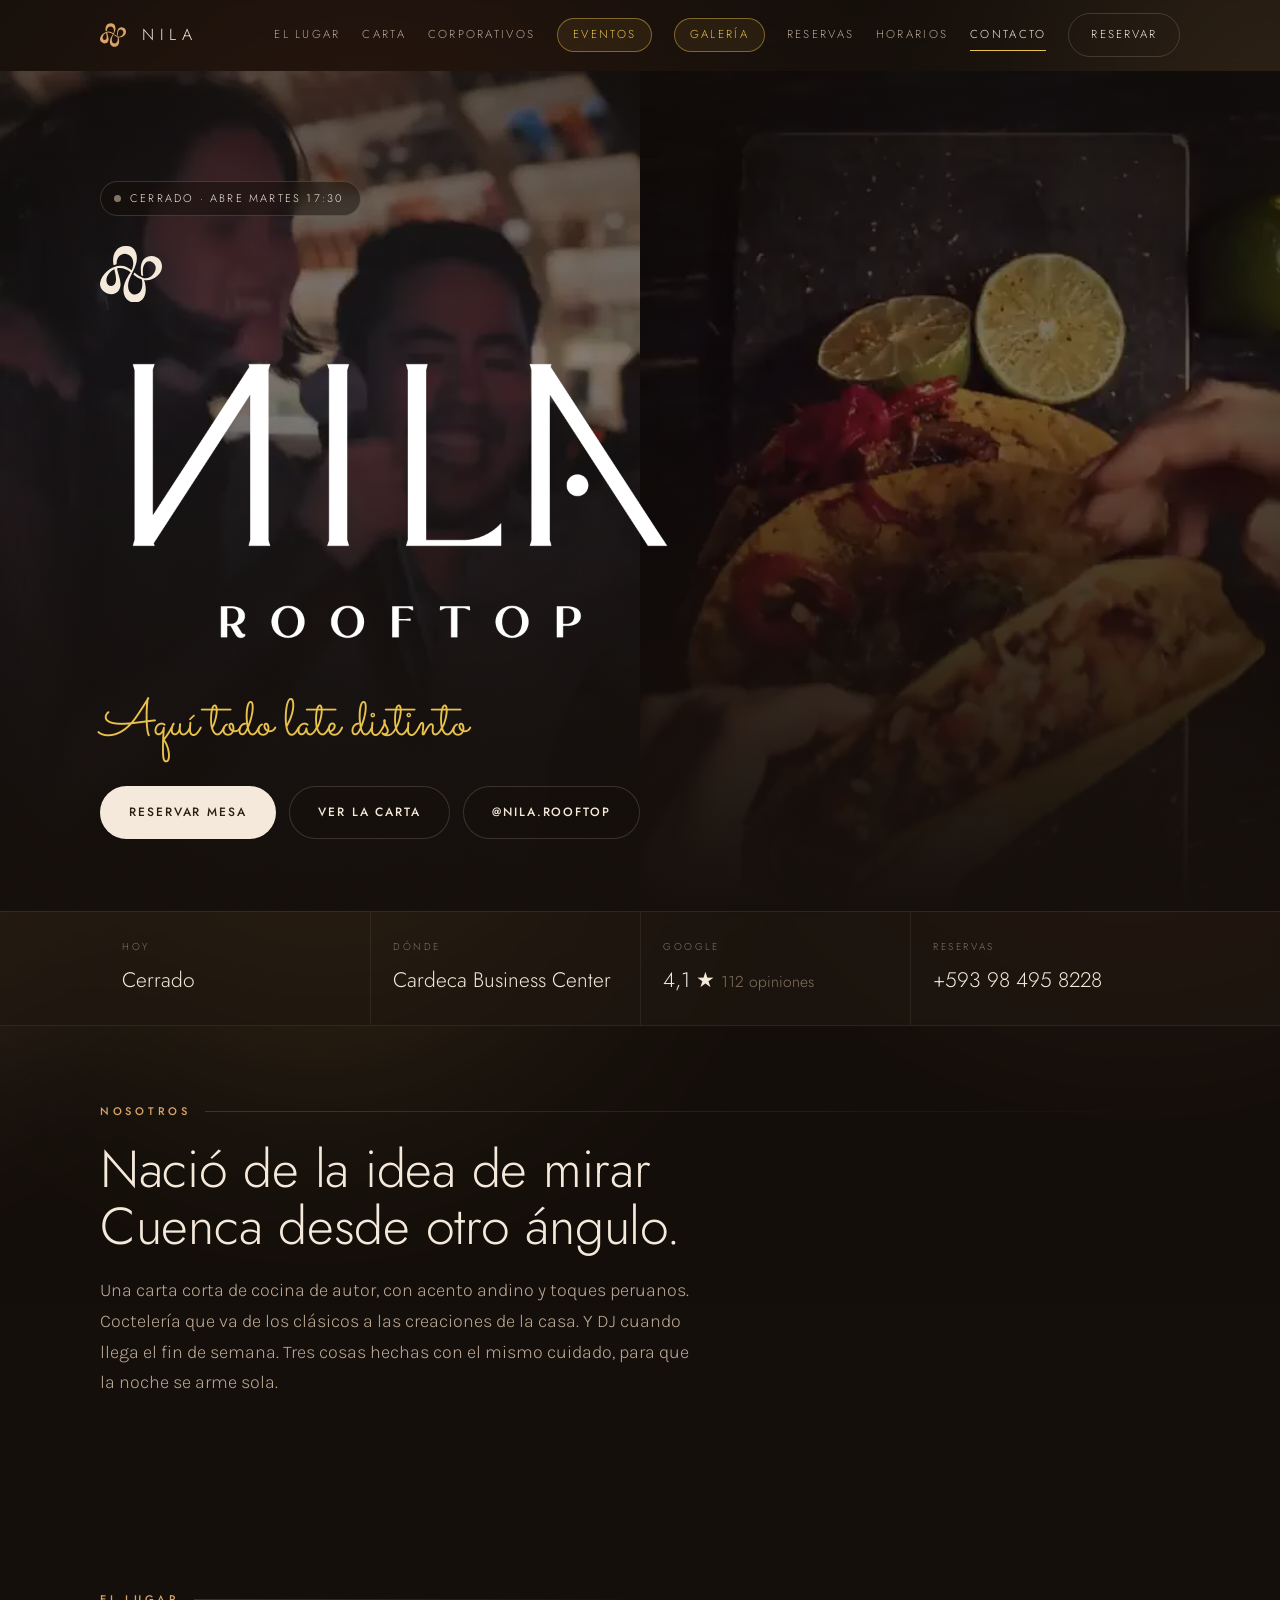
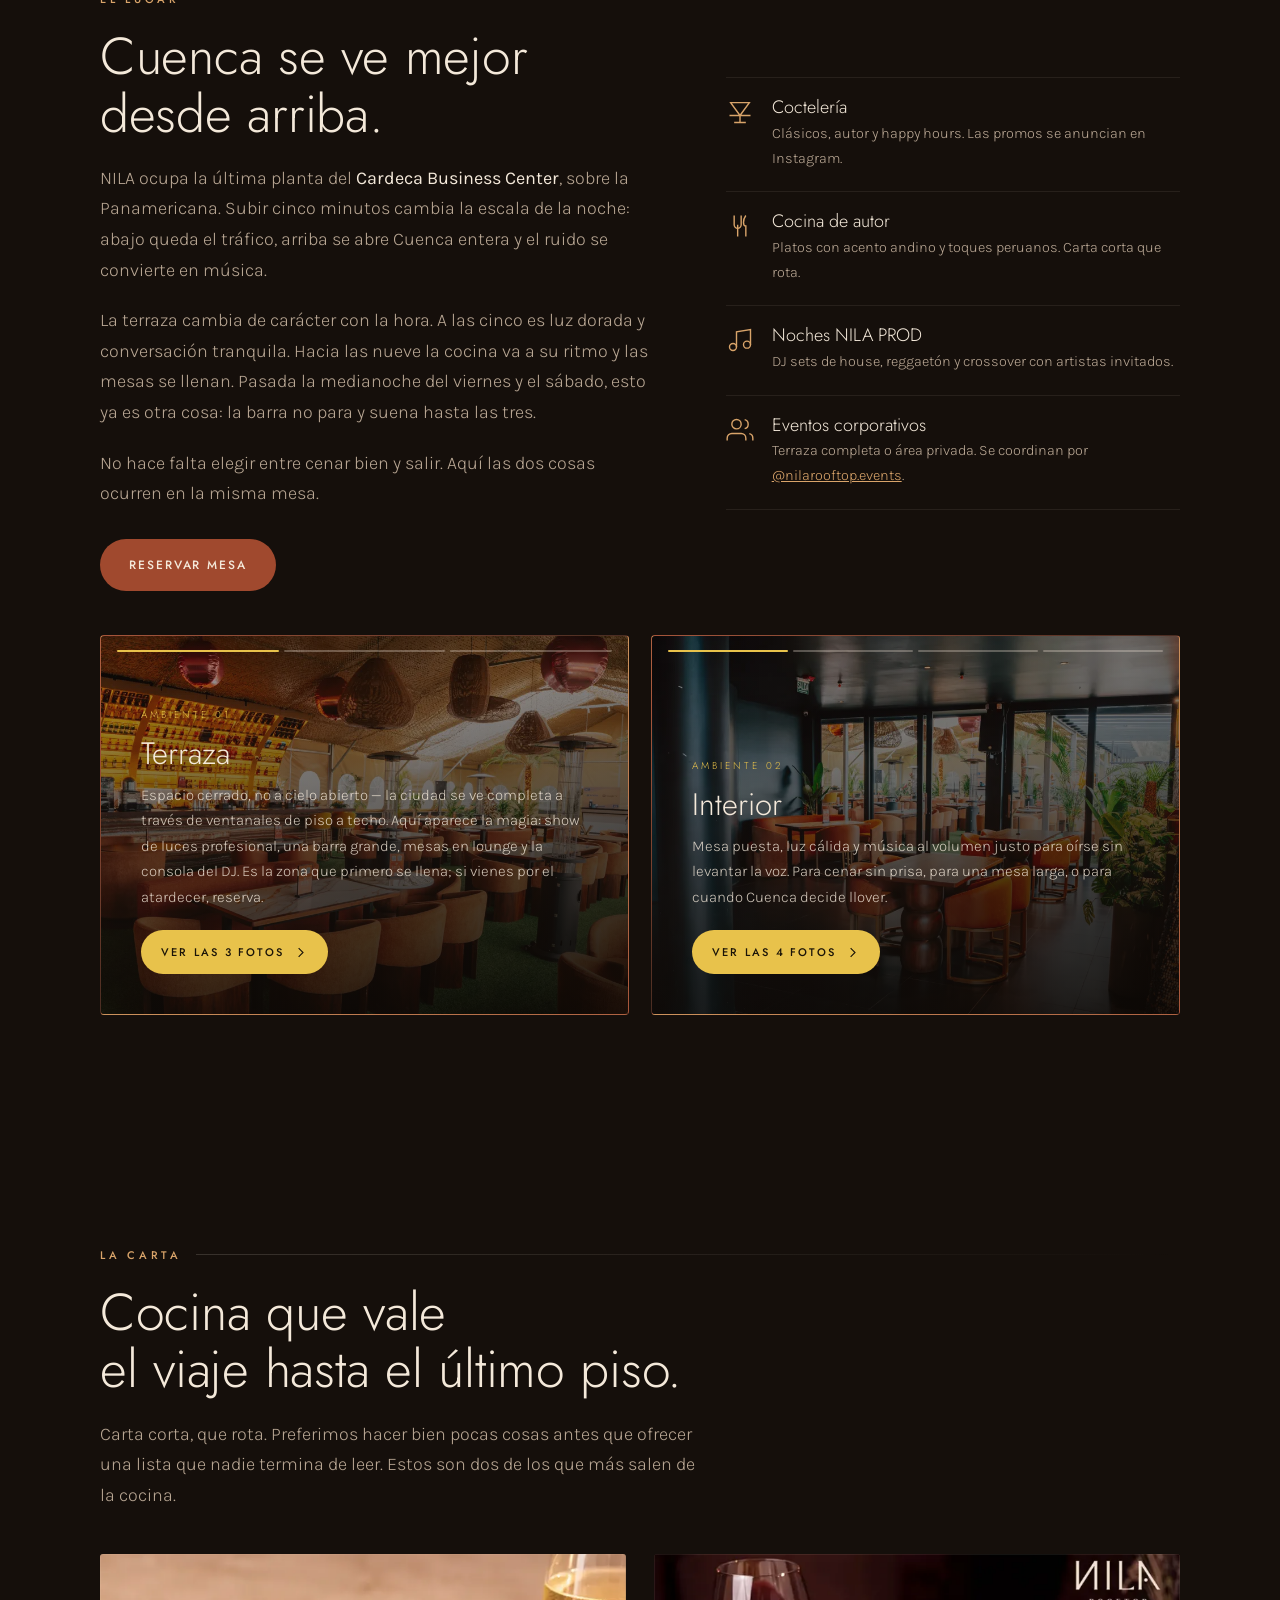
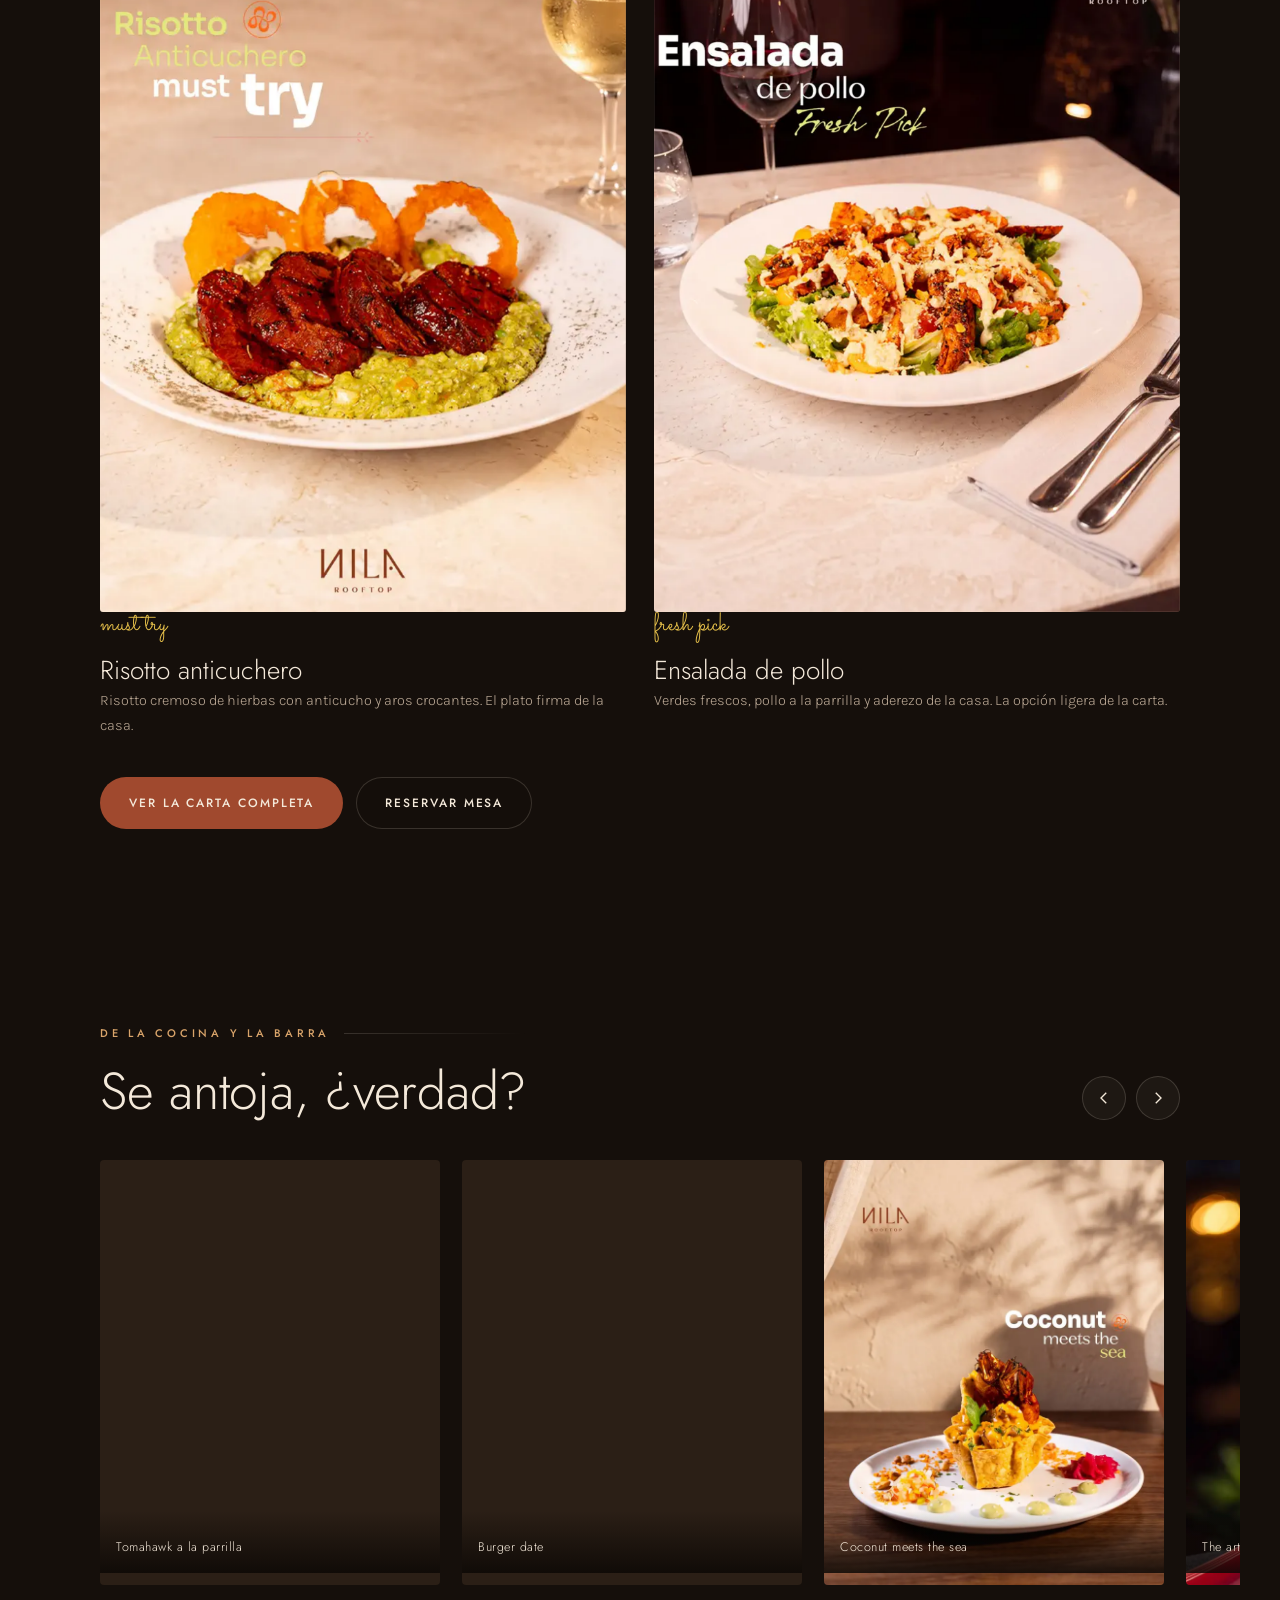
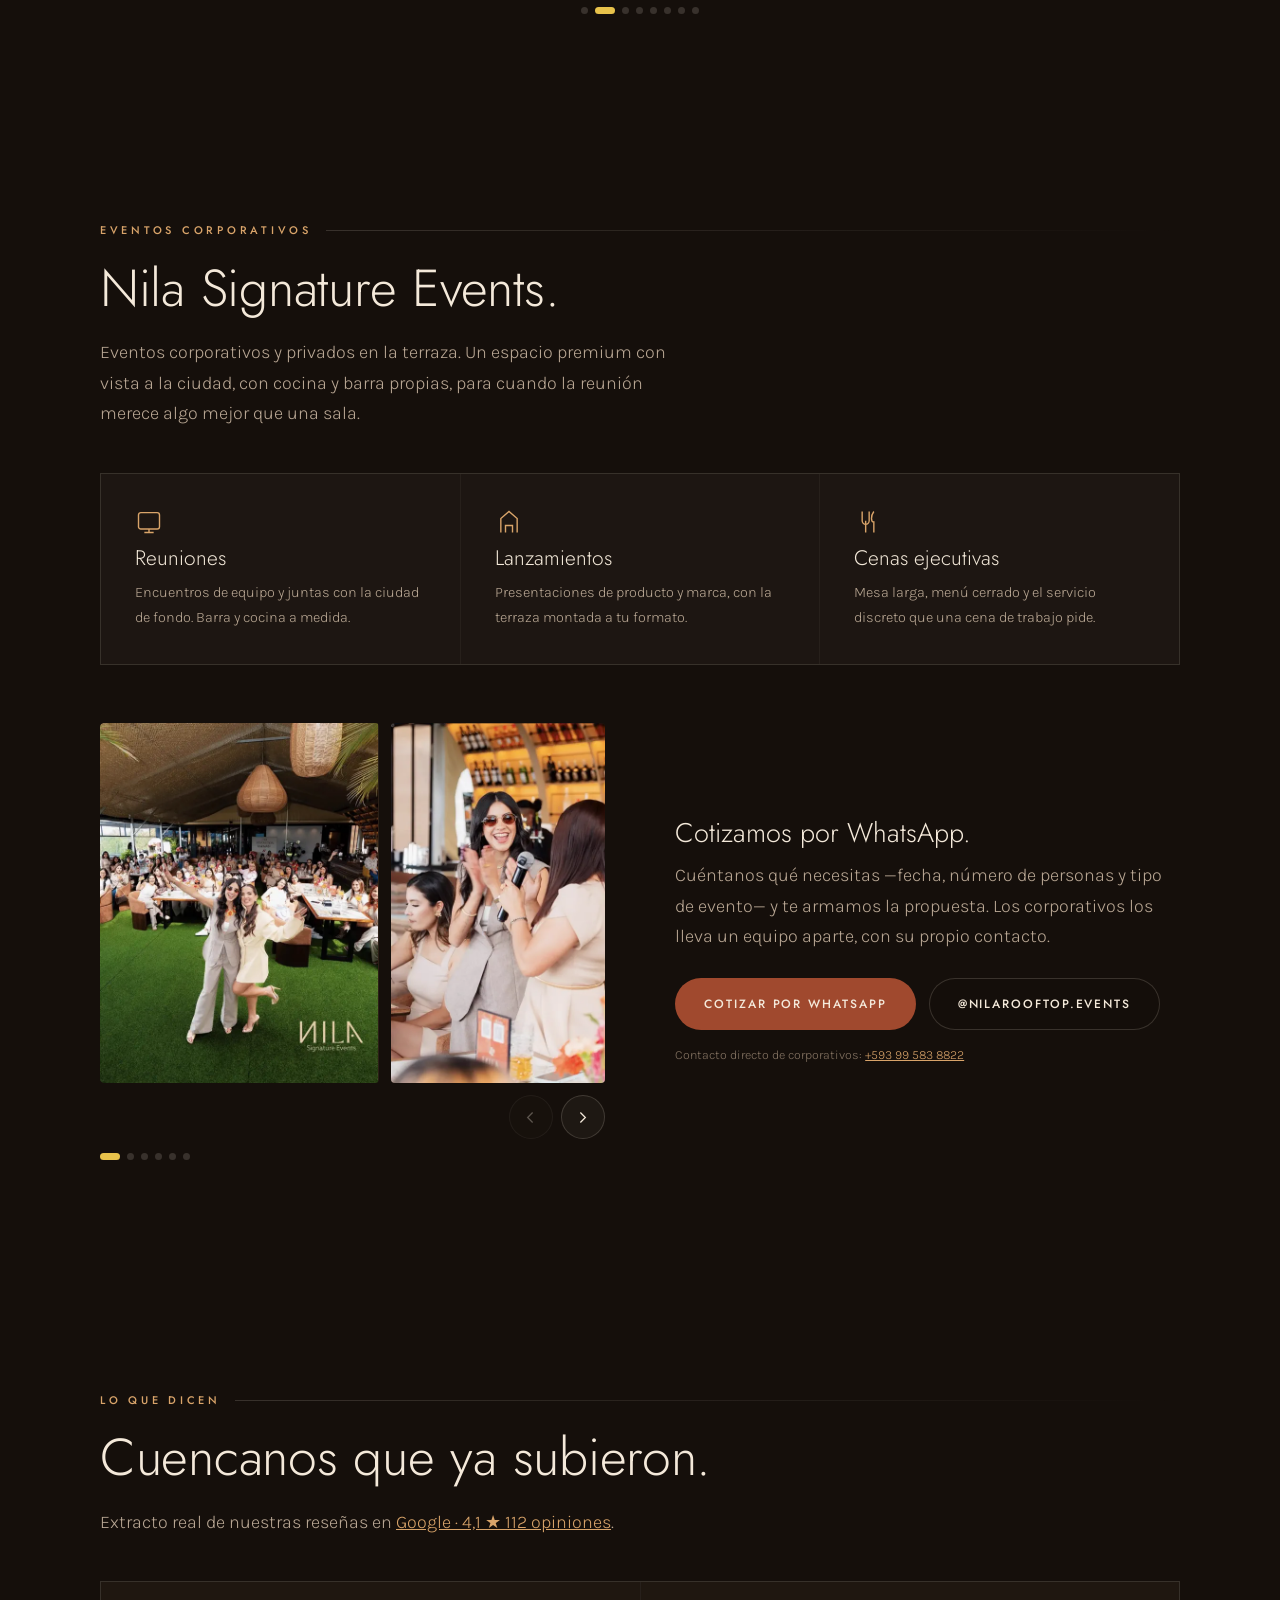
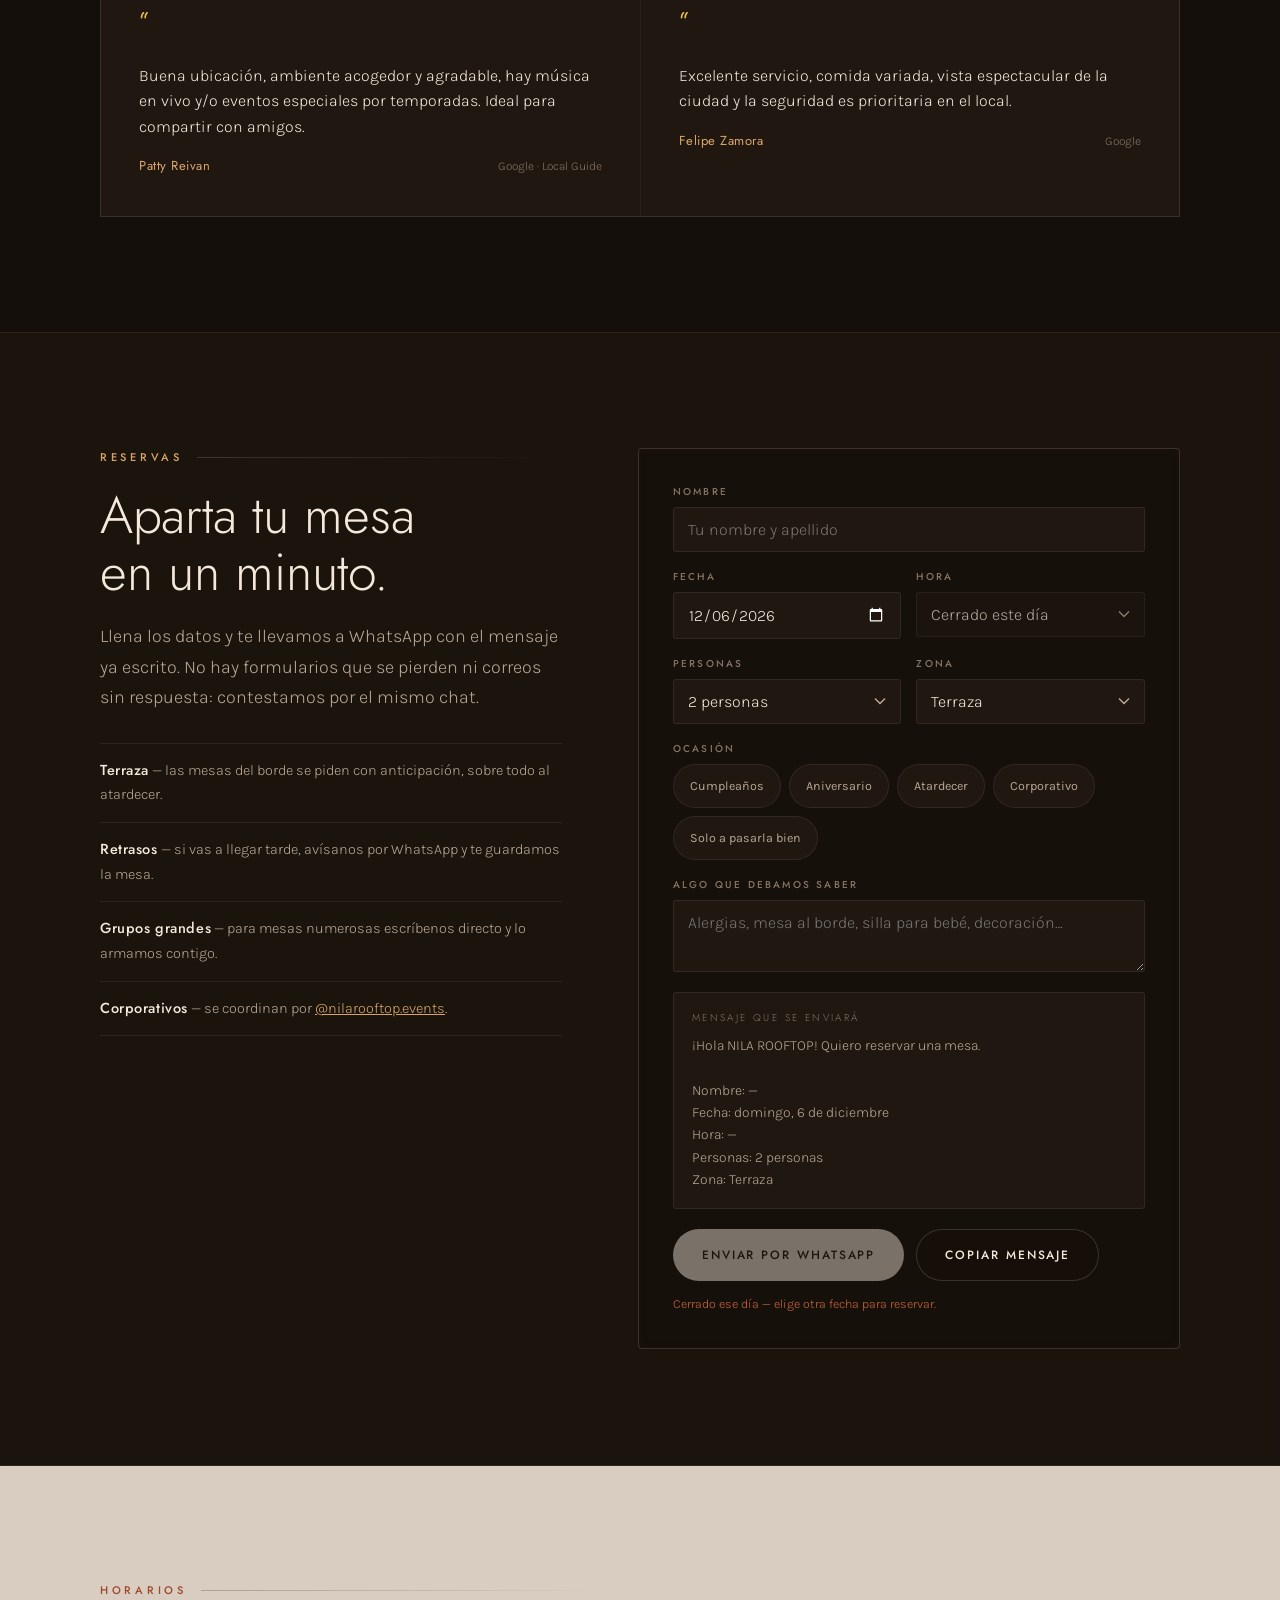
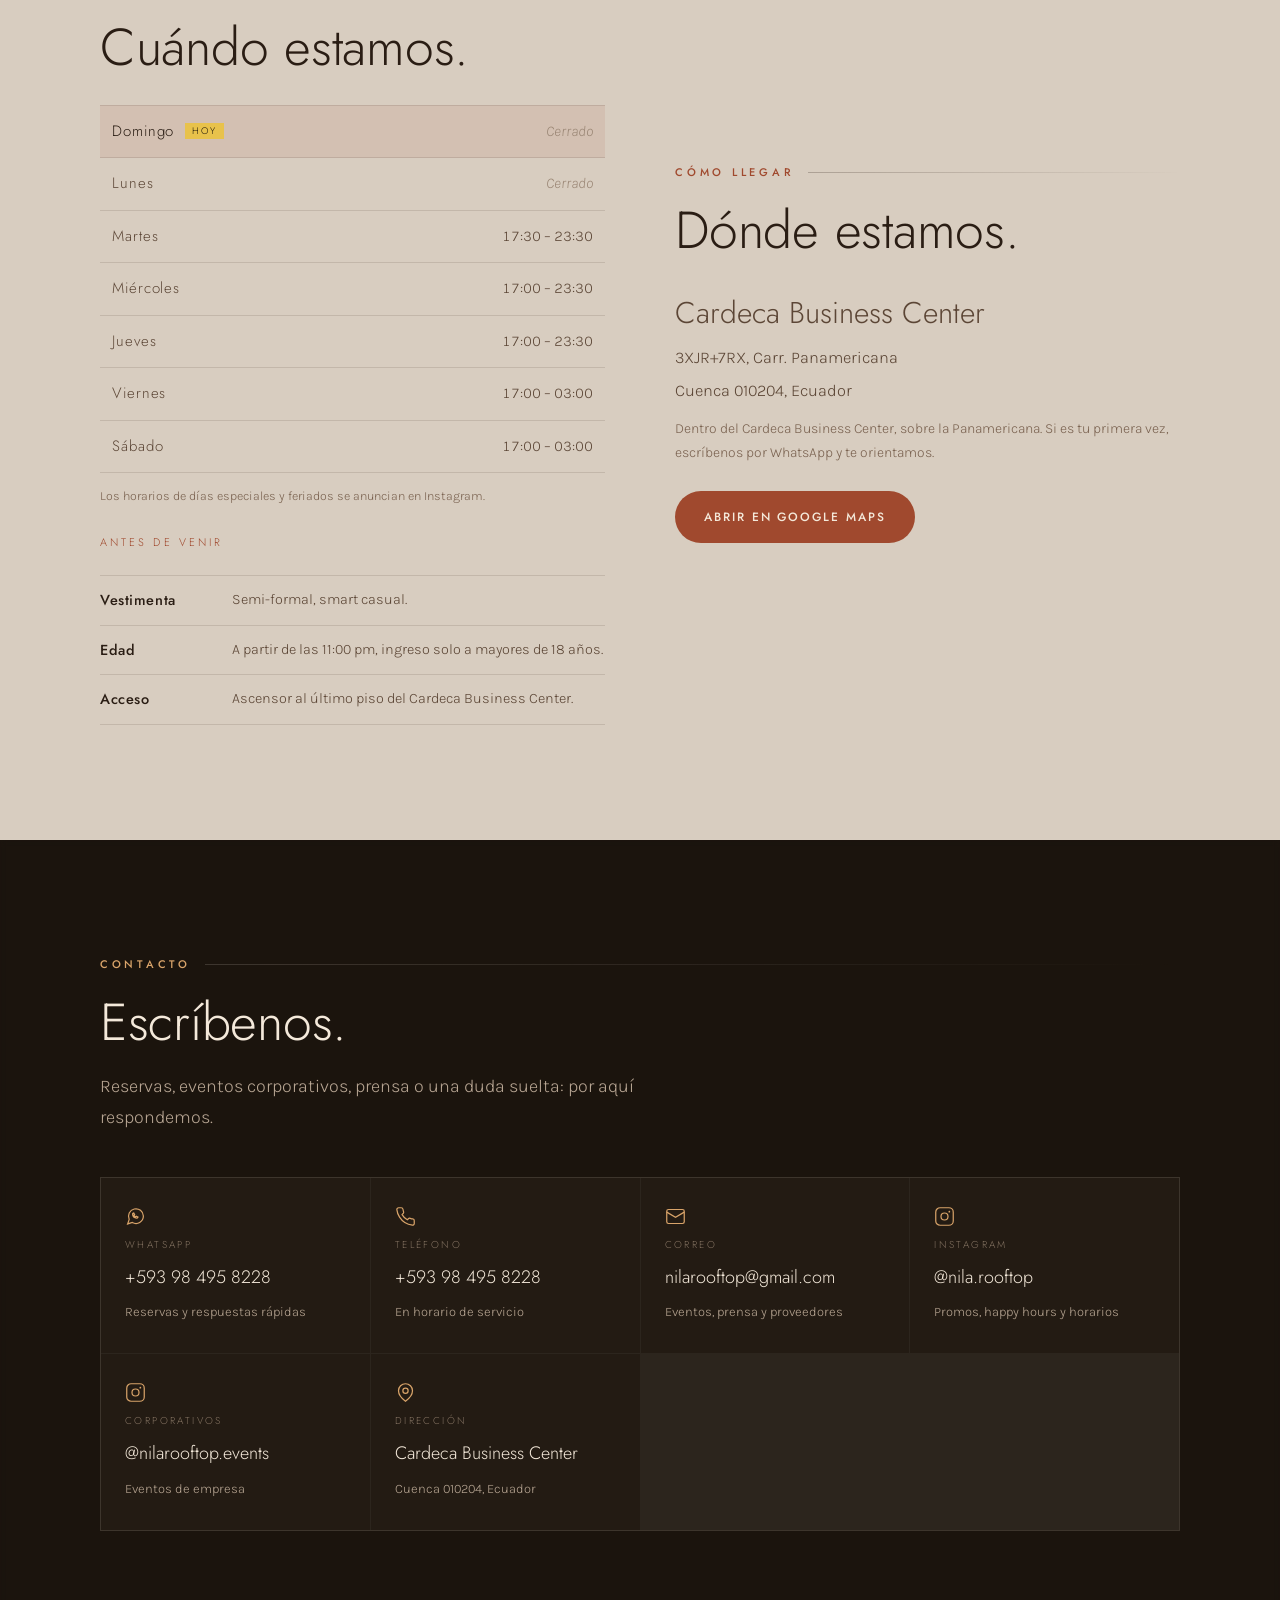
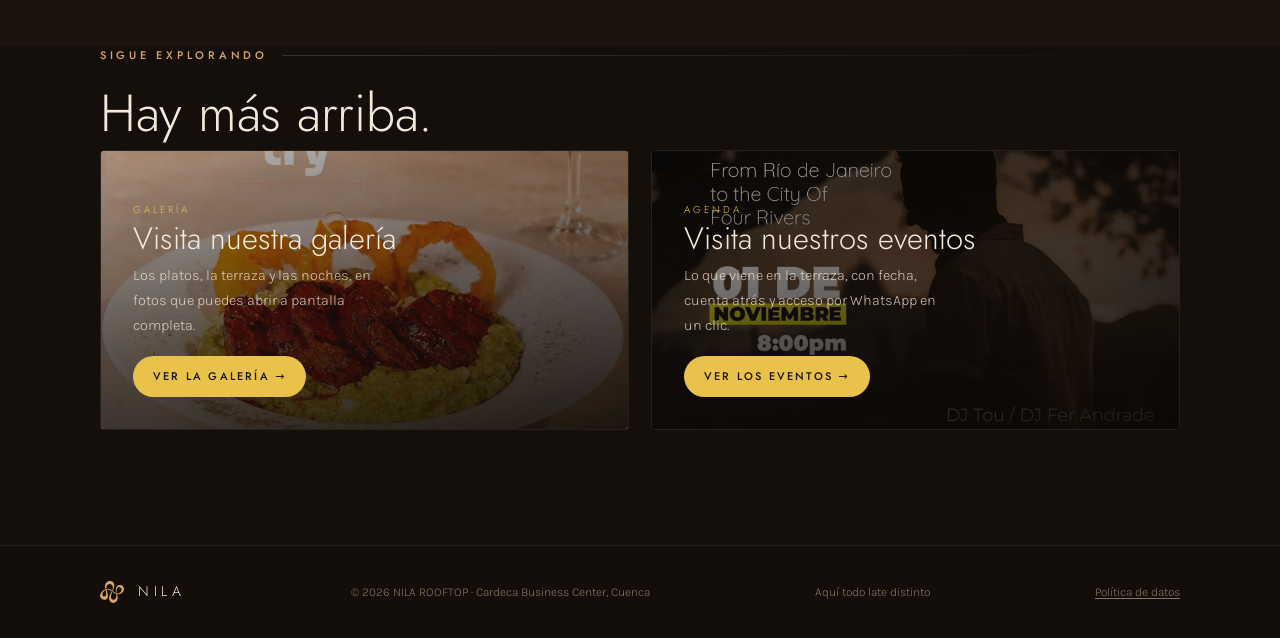
==== commit dae5958e: "Acordeon de la galeria con mouse en cualquier ancho y Nosotros sin repetir Galeria: el modo se elegi" ====
--- a/index.html
+++ b/index.html
@@ -897,7 +897,7 @@
   <div class="wrap">
     <p class="eyebrow rise">Nosotros</p>
     <h2 class="h2 rise titulo">Nació de la idea de mirar<br>Cuenca desde otro ángulo.</h2>
-    <p class="lede rise">La última planta del Cardeca Business Center, convertida en terraza. NILA mezcla cocina de autor con coctelería y noches con DJ — no hay que elegir entre cenar bien y salir, las dos cosas pasan en la misma mesa.</p>
+    <p class="lede rise">Una carta corta de cocina de autor, con acento andino y toques peruanos. Coctelería que va de los clásicos a las creaciones de la casa. Y DJ cuando llega el fin de semana. Tres cosas hechas con el mismo cuidado, para que la noche se arme sola.</p>
   </div>
 </section>
 
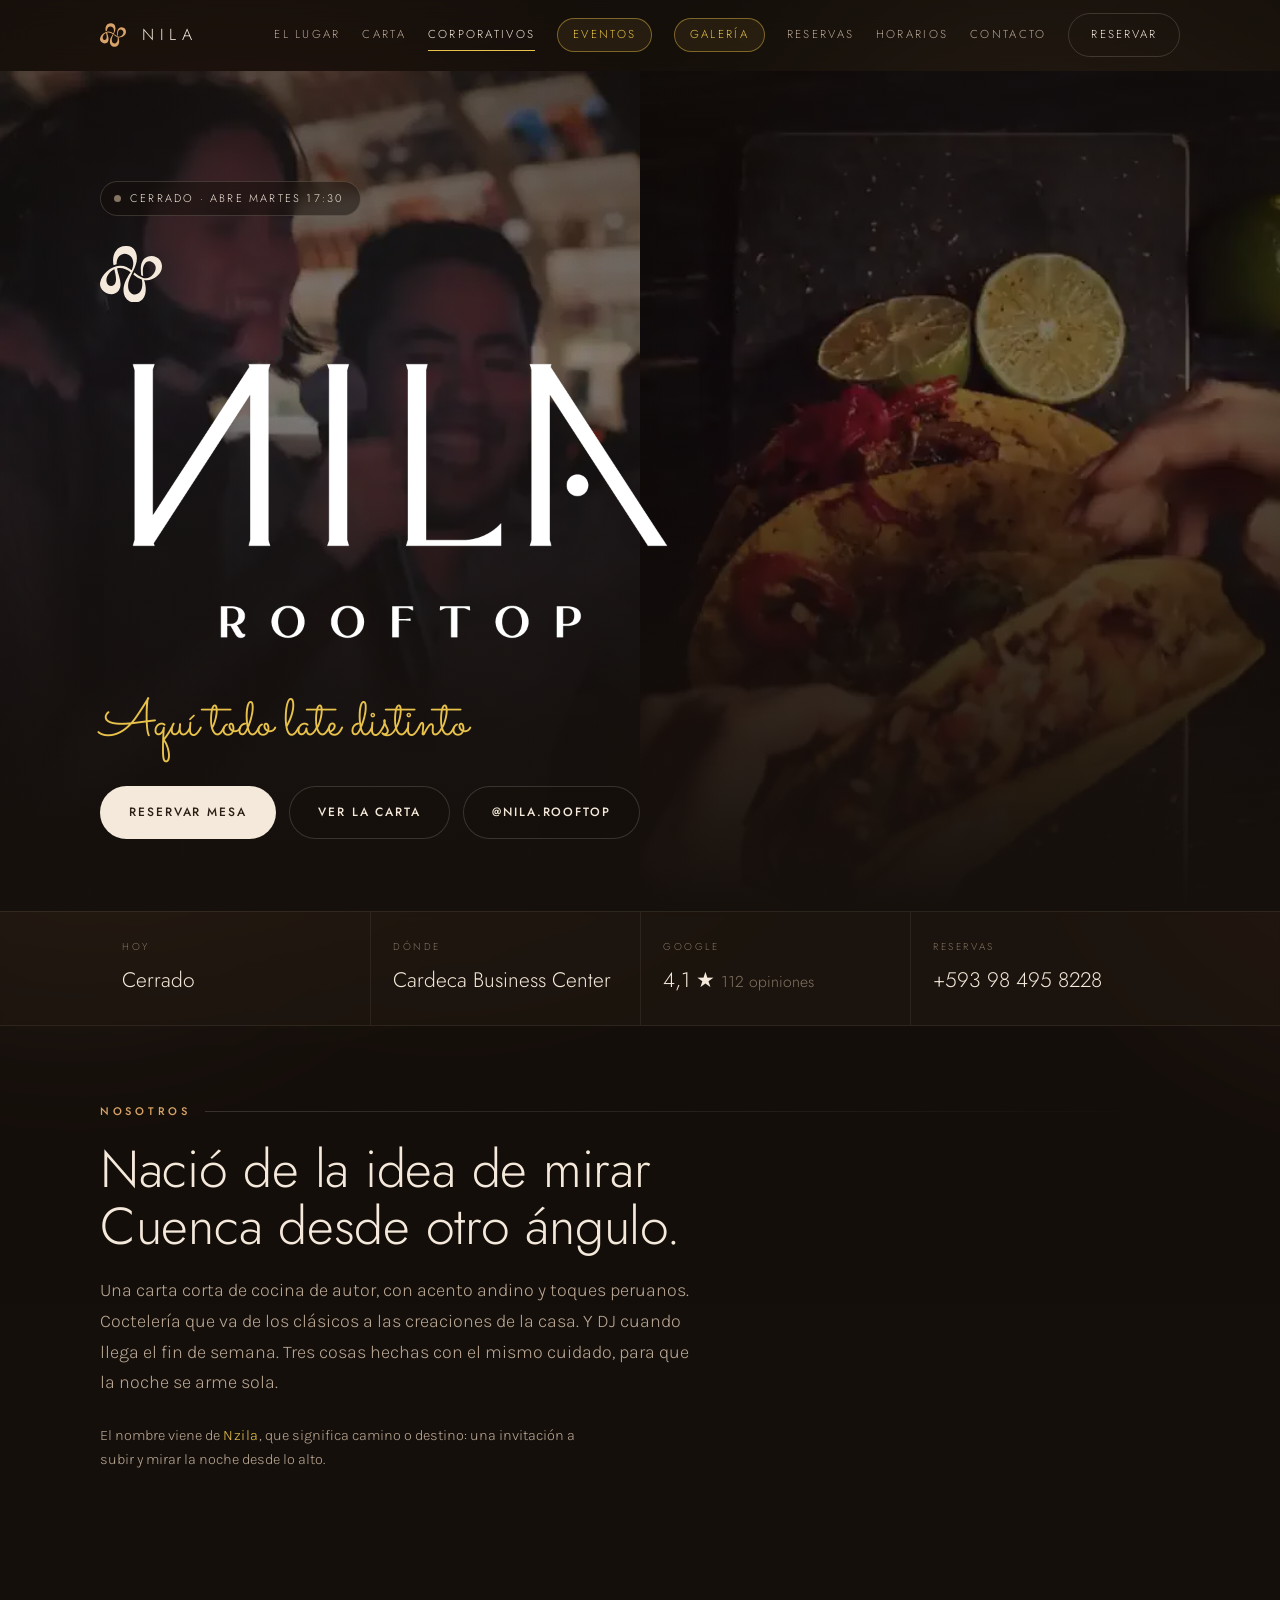
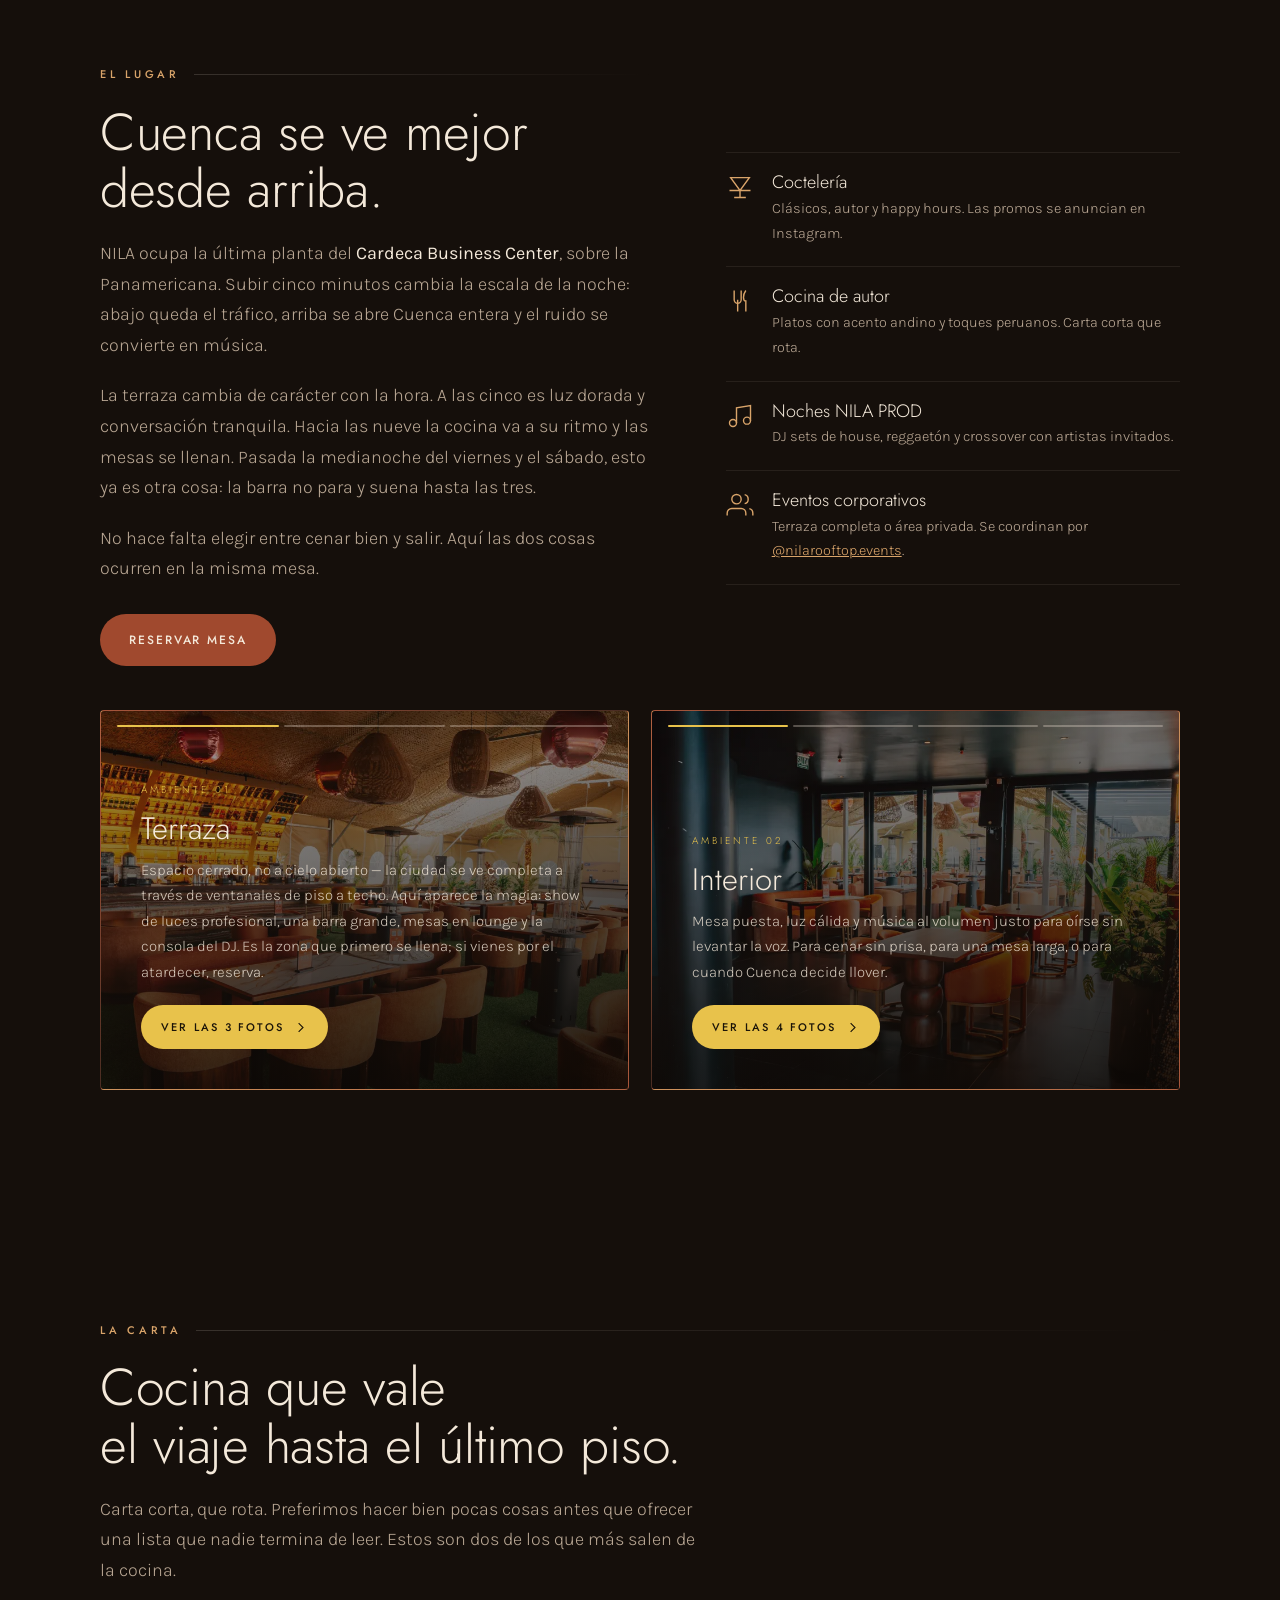
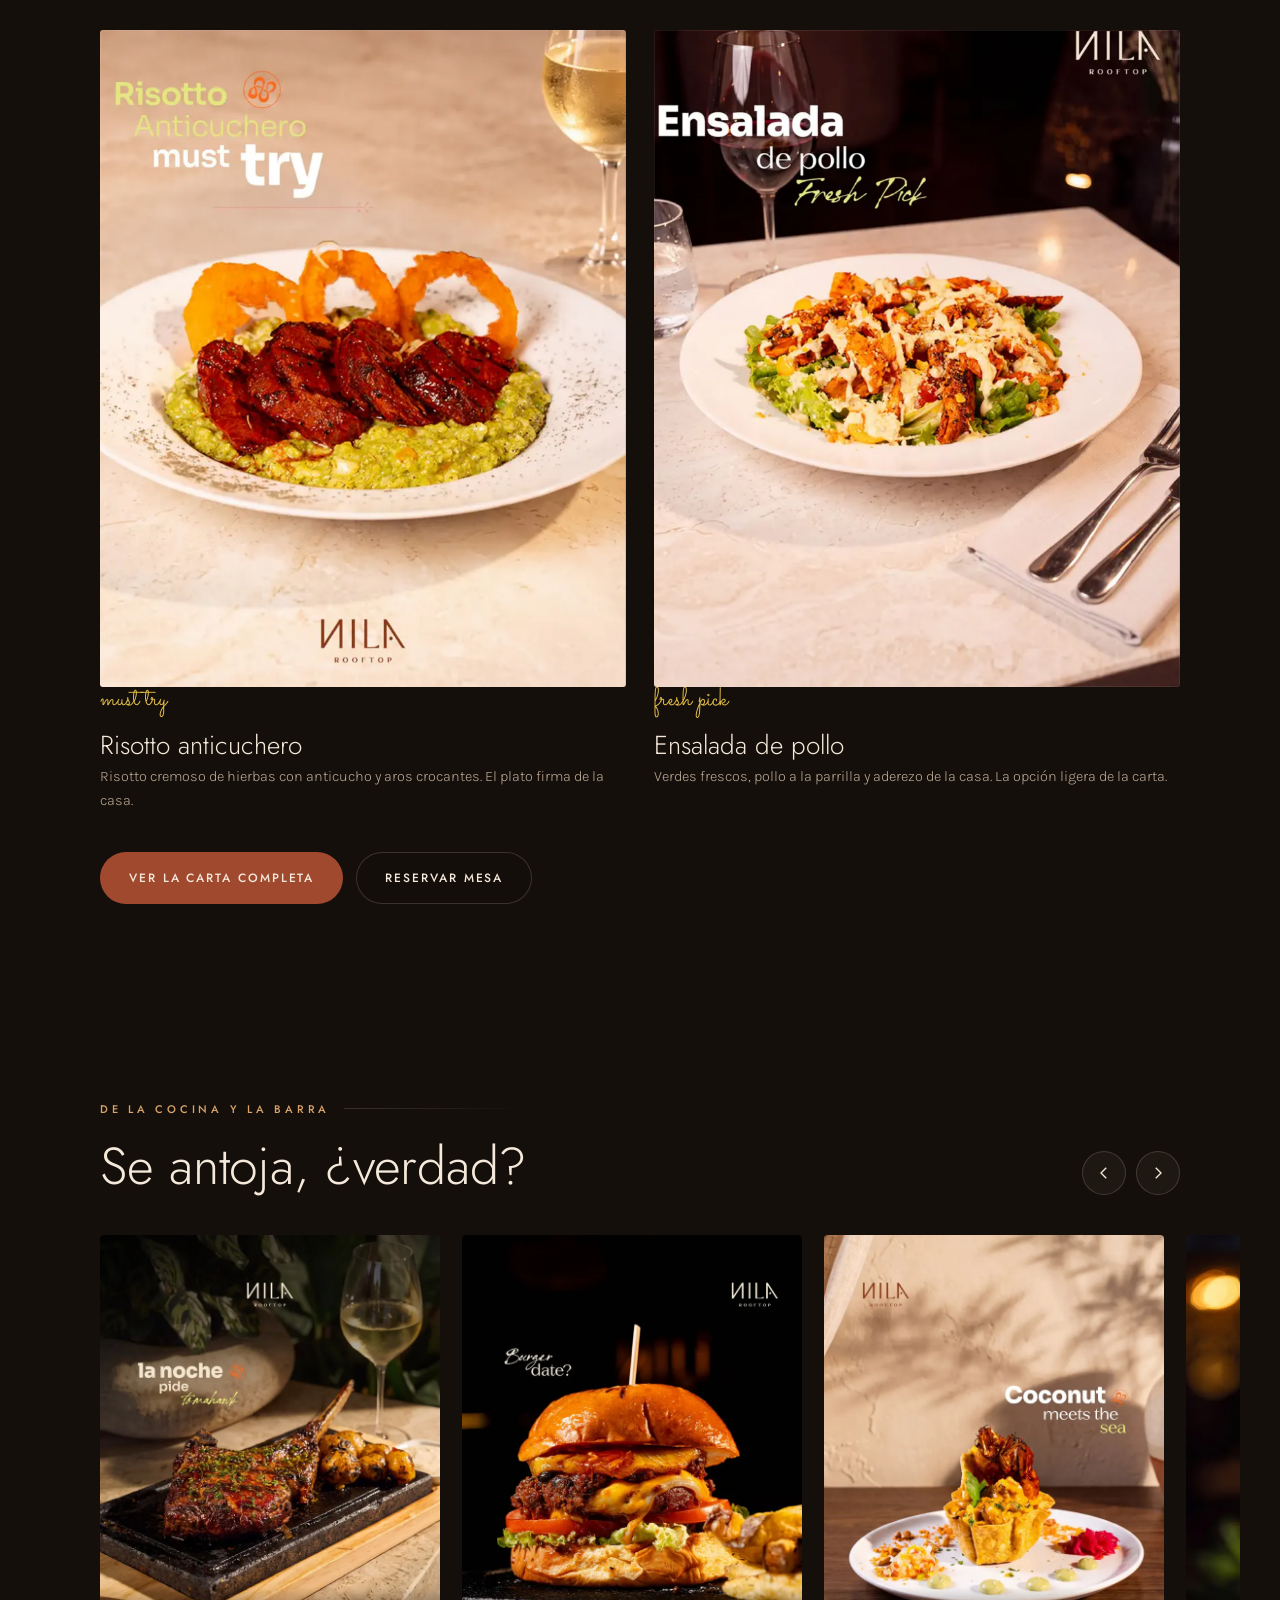
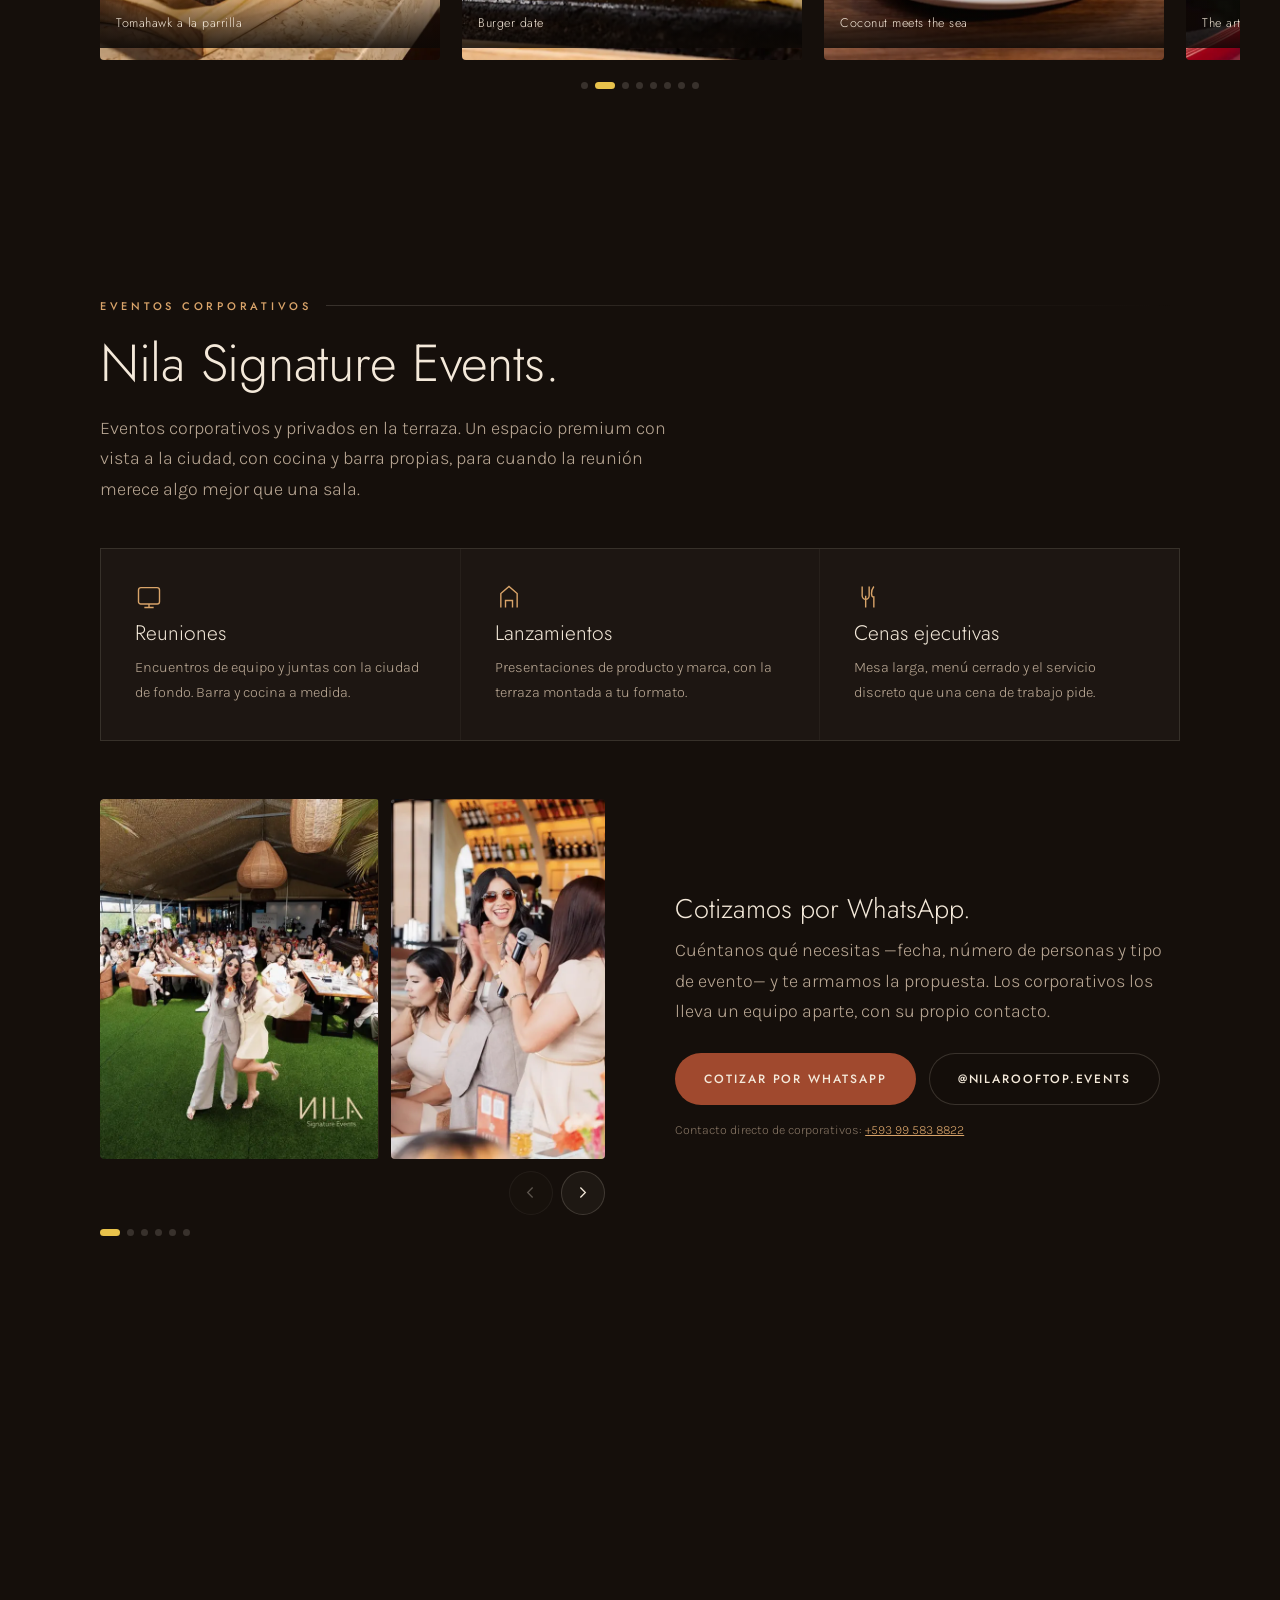
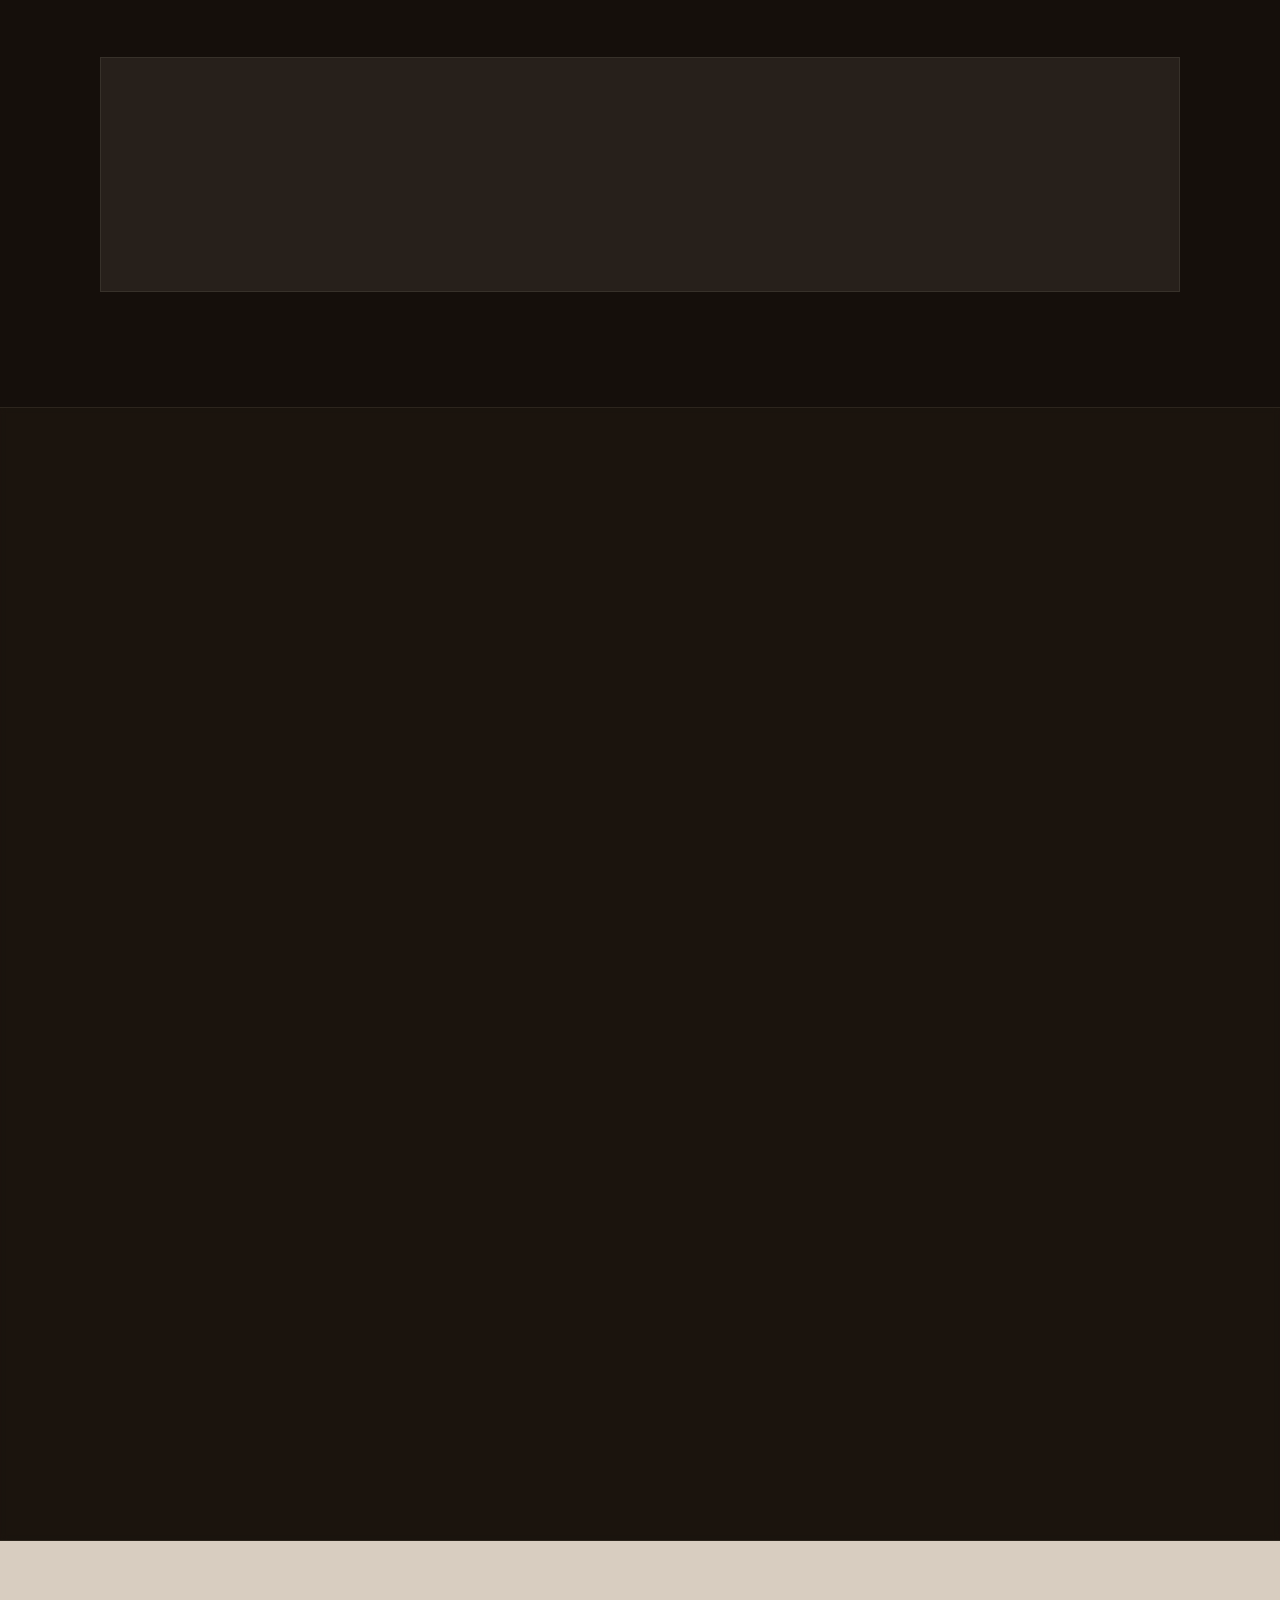
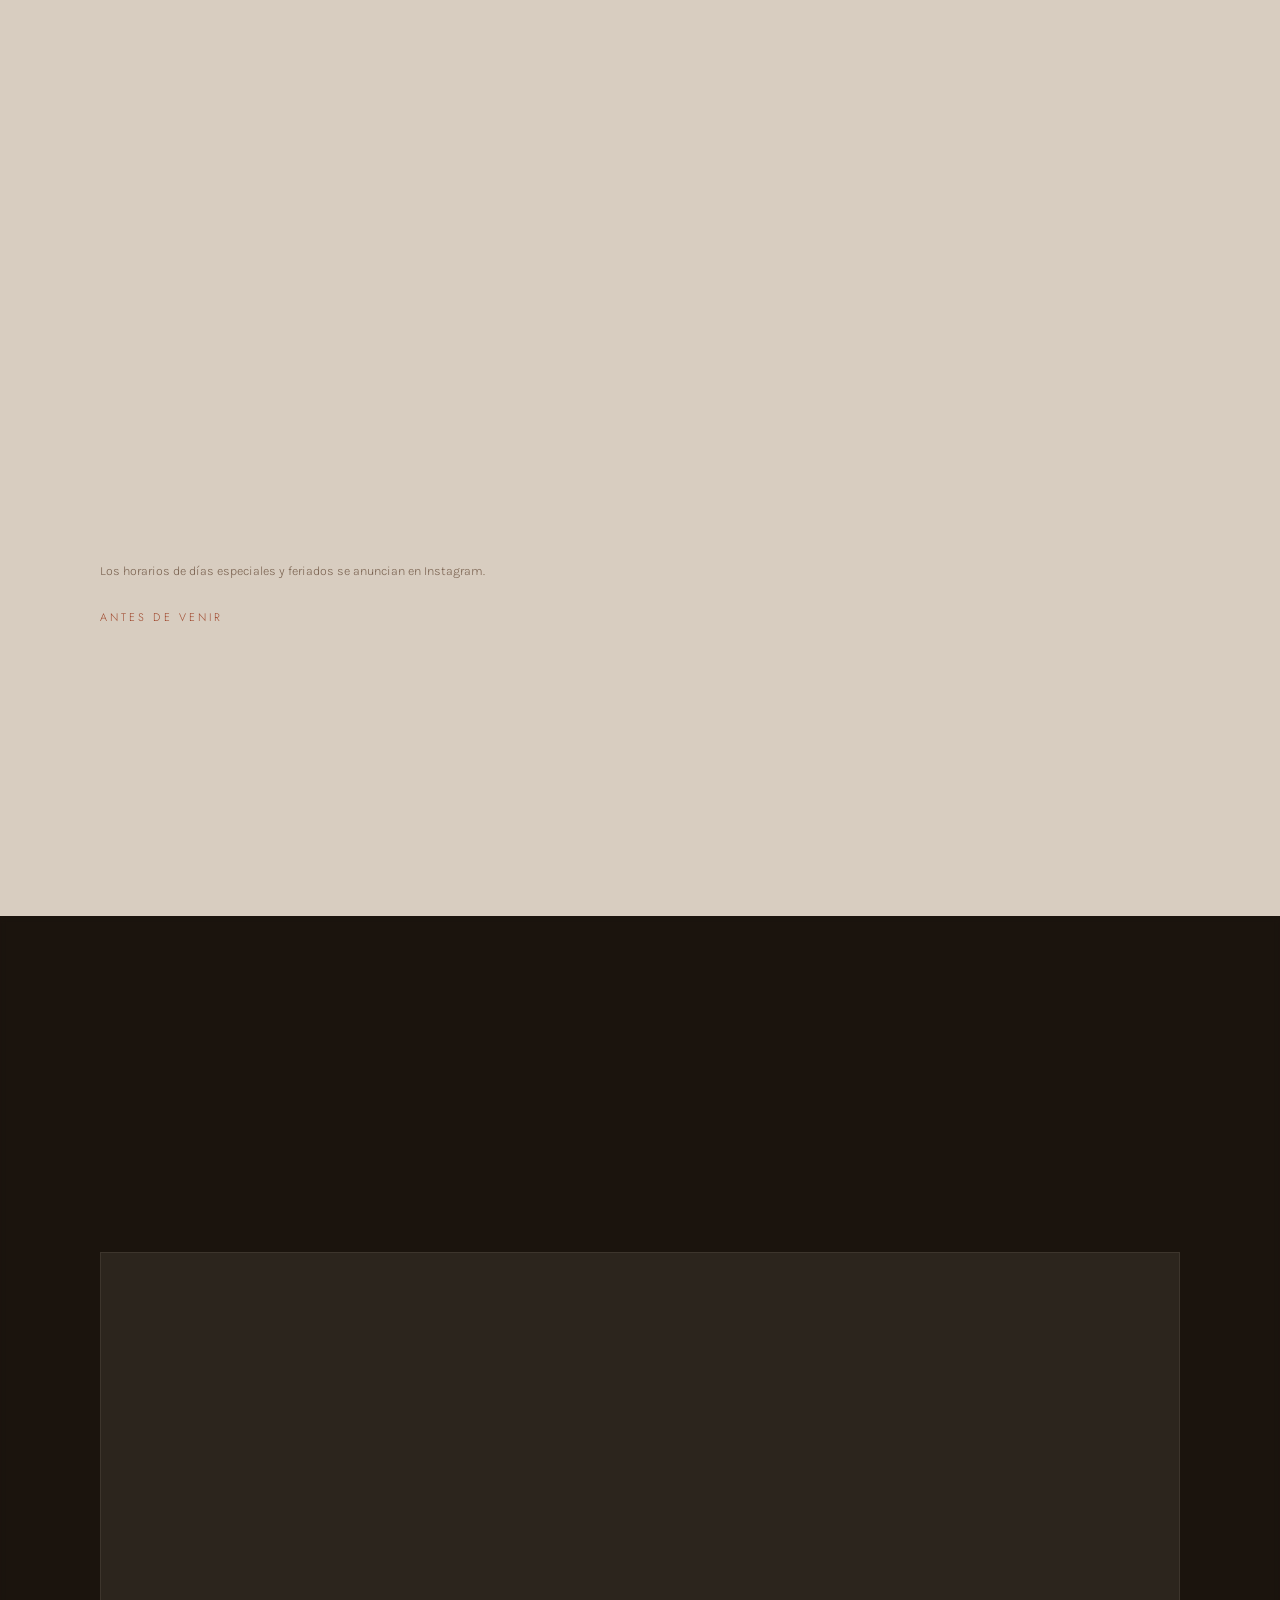
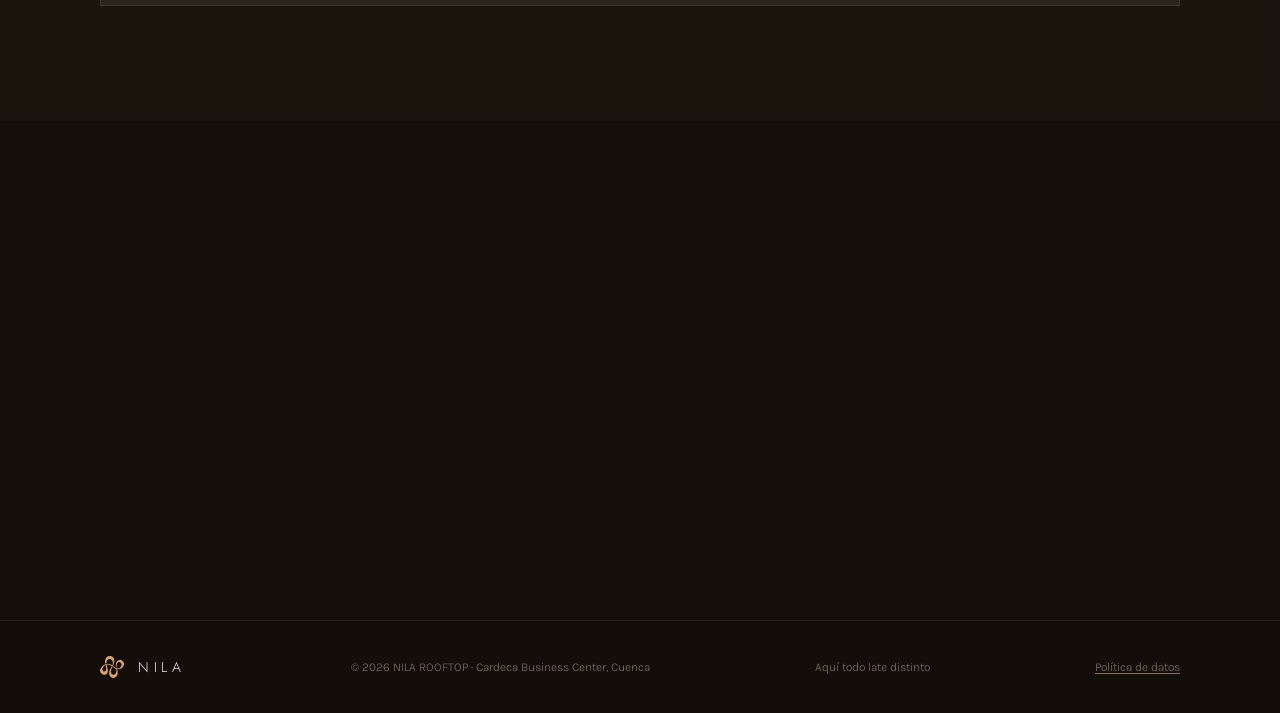
==== commit 587580a1: "Nosotros cuenta de donde viene el nombre NILA Una linea con el origen del nombre (Nzila: camino o de" ====
--- a/index.html
+++ b/index.html
@@ -124,6 +124,8 @@
 
 .h2{ font-size:clamp(29px,5vw,52px); letter-spacing:-.005em; font-weight:300; }
 .lede{ color:var(--muted); max-width:60ch; font-size:clamp(15.5px,.4vw + 14.5px,18px); margin:20px 0 0; }
+.nombre{ color:var(--muted); max-width:60ch; font-size:14.5px; margin:26px 0 0; }
+.nombre i{ font-style:normal; color:var(--gold); letter-spacing:.04em; }
 
 /* marcador amarillo — device propio de los flyers de NILA */
 .mark{ background:var(--gold); color:#1B1408; padding:1px 8px 2px; font-weight:500; }
@@ -898,6 +900,7 @@
     <p class="eyebrow rise">Nosotros</p>
     <h2 class="h2 rise titulo">Nació de la idea de mirar<br>Cuenca desde otro ángulo.</h2>
     <p class="lede rise">Una carta corta de cocina de autor, con acento andino y toques peruanos. Coctelería que va de los clásicos a las creaciones de la casa. Y DJ cuando llega el fin de semana. Tres cosas hechas con el mismo cuidado, para que la noche se arme sola.</p>
+    <p class="nombre rise">El nombre viene de <i>Nzila</i>, que significa camino o destino: una invitación a subir y mirar la noche desde lo alto.</p>
   </div>
 </section>
 
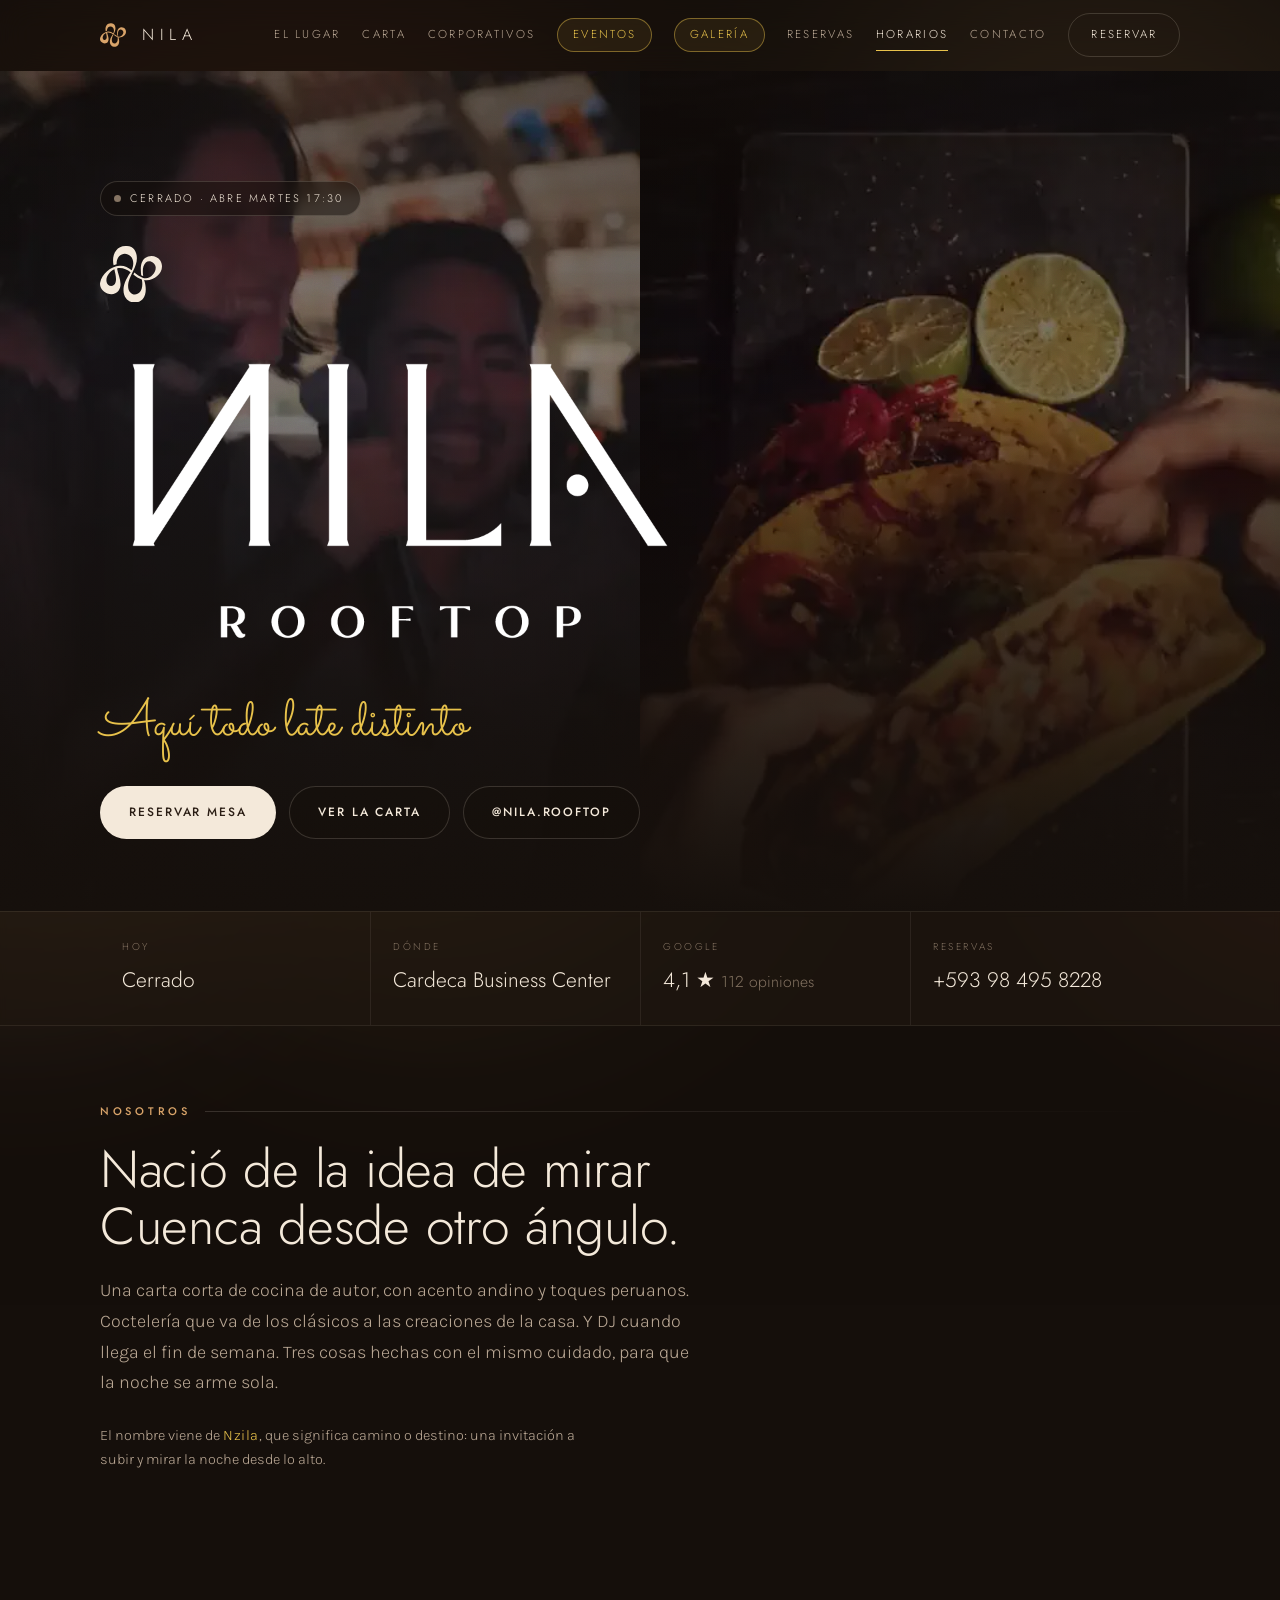
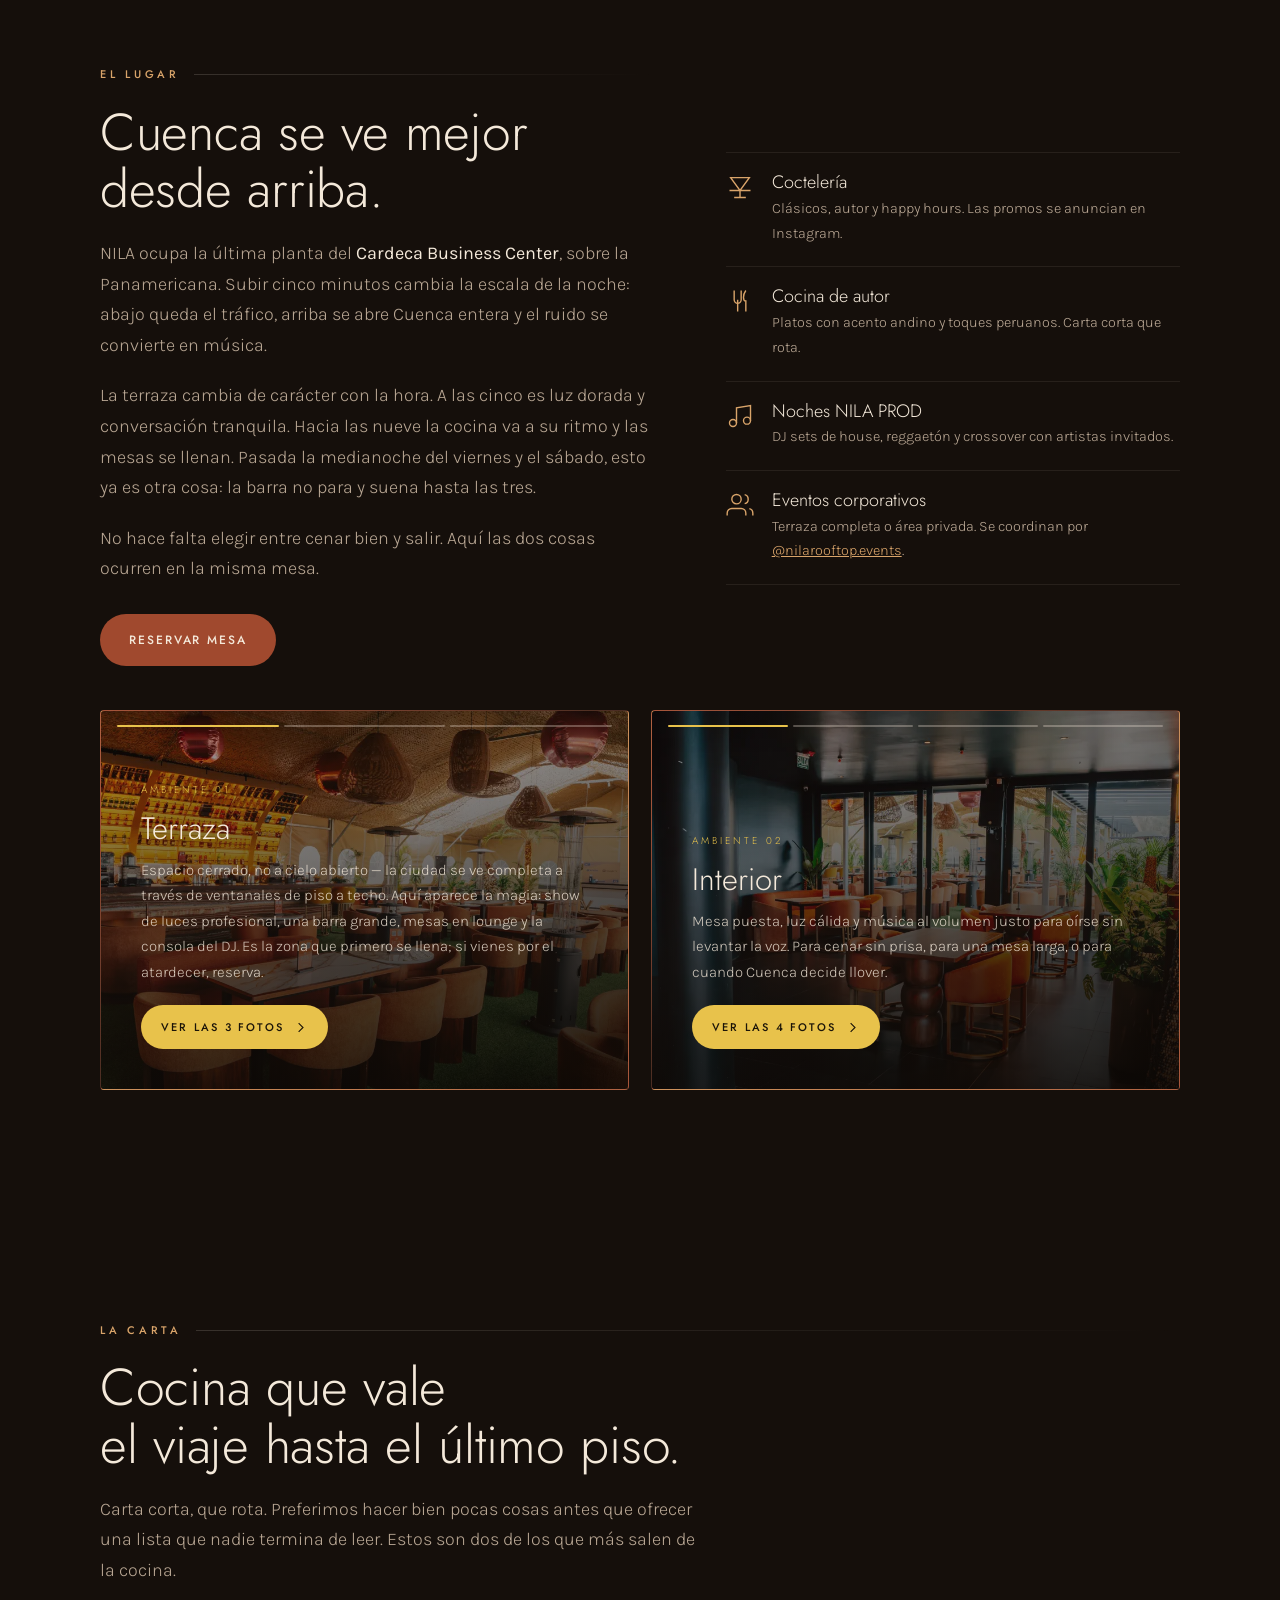
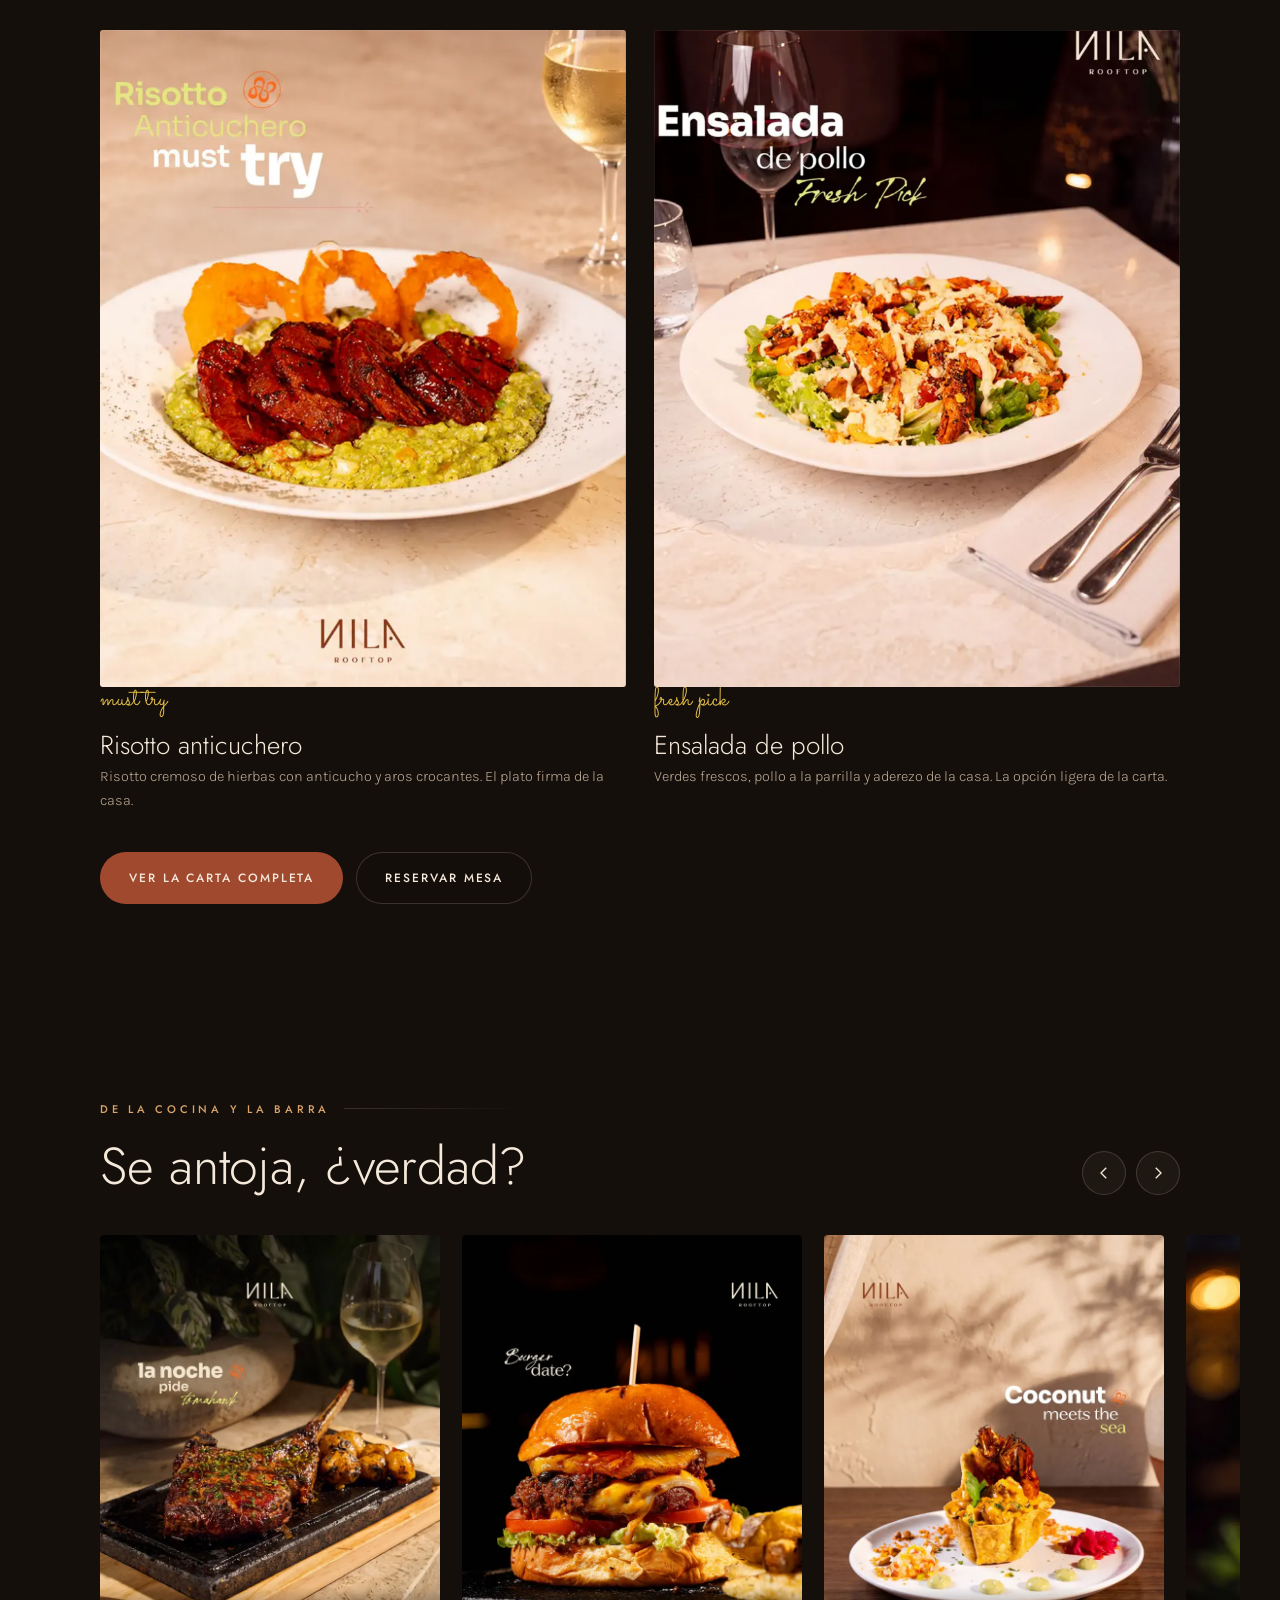
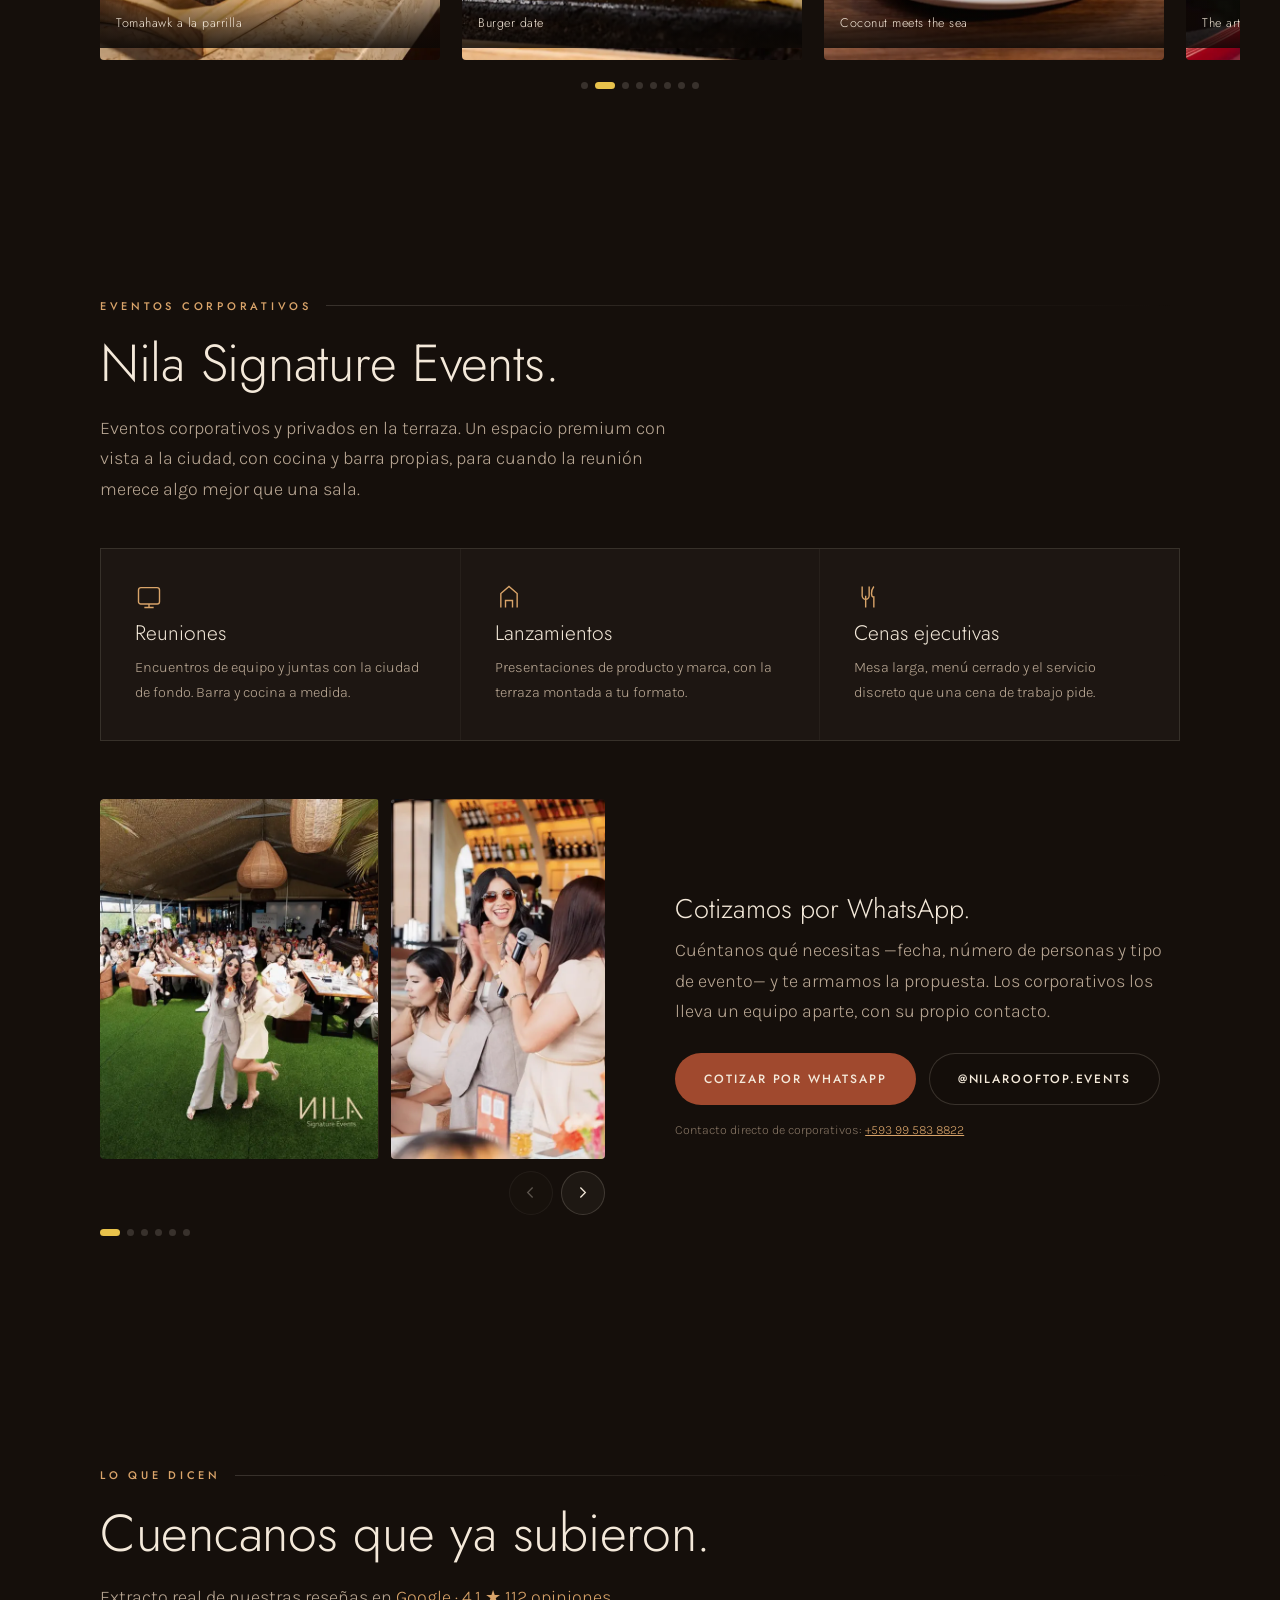
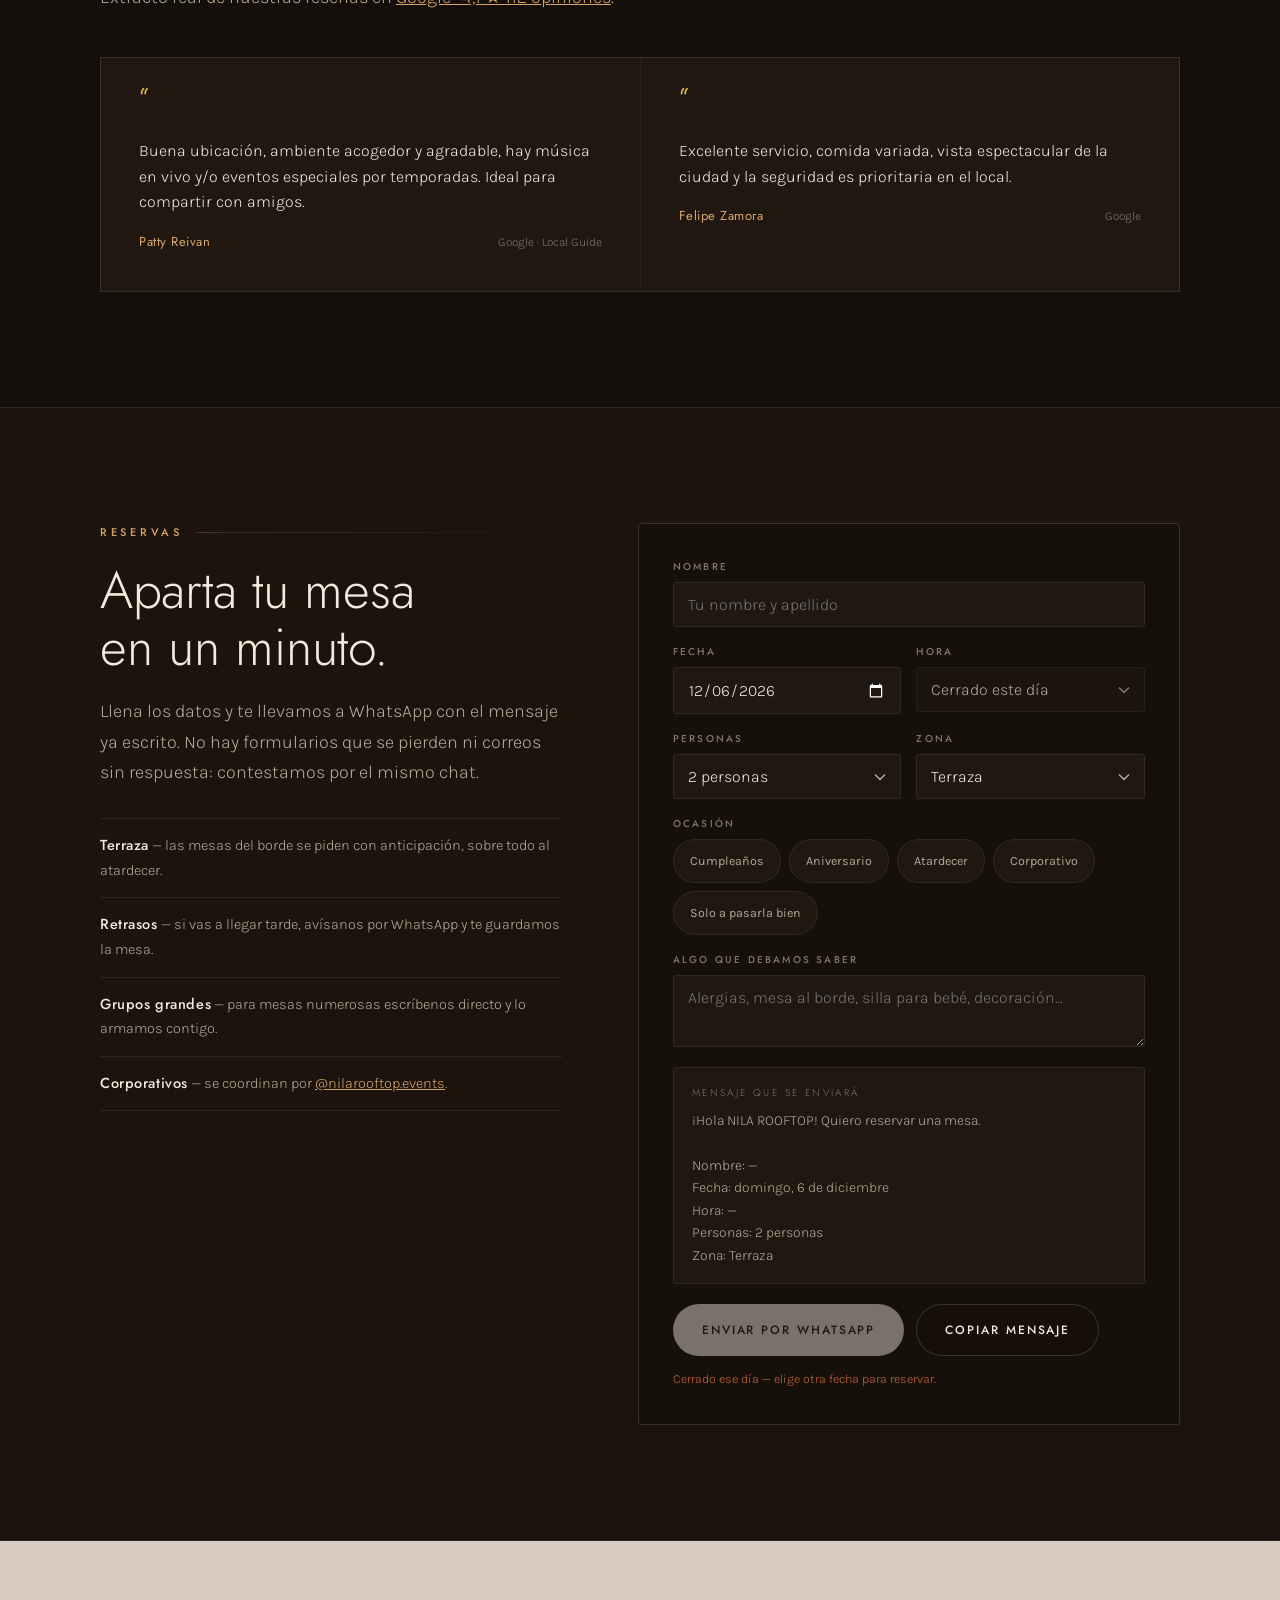
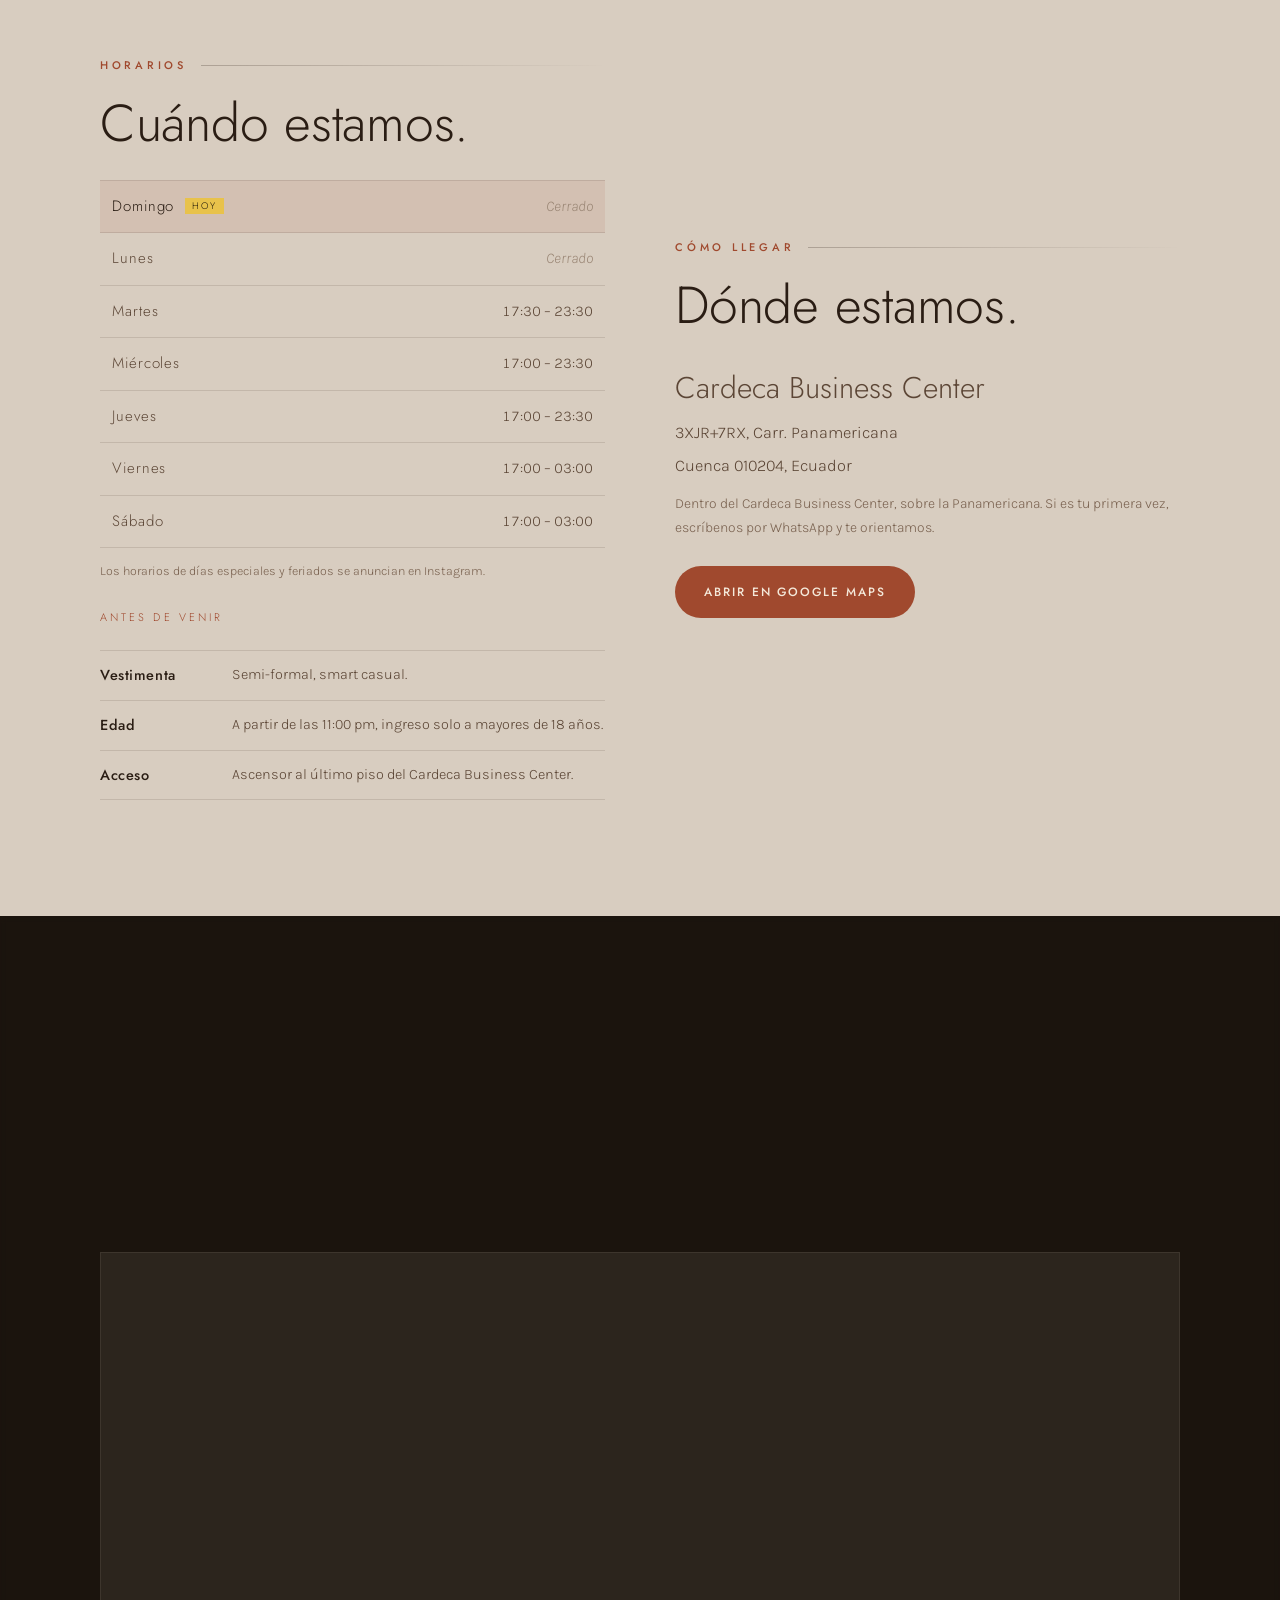
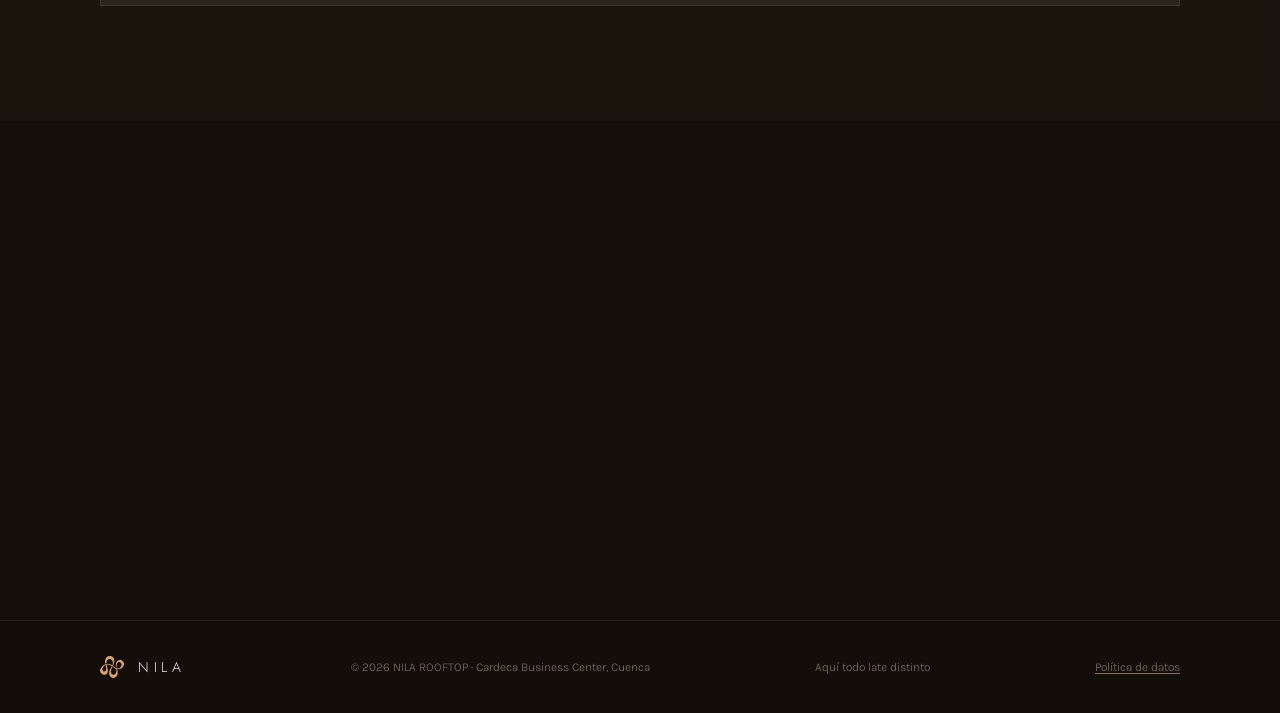
==== commit 7301f7cc: "Contador de visitas en el pie de pagina - api/visitas.mjs: funcion de Vercel que guarda un solo nume" ====
--- a/index.html
+++ b/index.html
@@ -1290,8 +1290,29 @@
     <p>© <span id="year"></span> NILA ROOFTOP · Cardeca Business Center, Cuenca</p>
     <p>Aquí todo late distinto</p>
     <p><a href="politica-privacidad.html">Política de datos</a></p>
+    <p class="visitas" id="visitas" hidden></p>
   </div>
 </footer>
+
+<script>
+/* Contador de visitas: cada navegador suma una vez al día; el número vive en /api/visitas. */
+(function(){
+  const el = document.getElementById('visitas');
+  if (!el || !window.fetch) return;
+  const hoy = new Date().toISOString().slice(0, 10);
+  let contada = false;
+  try { contada = localStorage.getItem('nila-visita') === hoy; } catch (e) {}
+  fetch('/api/visitas', { method: contada ? 'GET' : 'POST', cache: 'no-store' })
+    .then(function(r){ return r.ok ? r.json() : null; })
+    .then(function(d){
+      if (!d || !d.total) return;
+      if (!contada) try { localStorage.setItem('nila-visita', hoy); } catch (e) {}
+      el.textContent = d.total.toLocaleString('es-EC') + (d.total === 1 ? ' visita' : ' visitas');
+      el.hidden = false;
+    })
+    .catch(function(){});
+})();
+</script>
 
 <script>
 document.documentElement.classList.add('js');
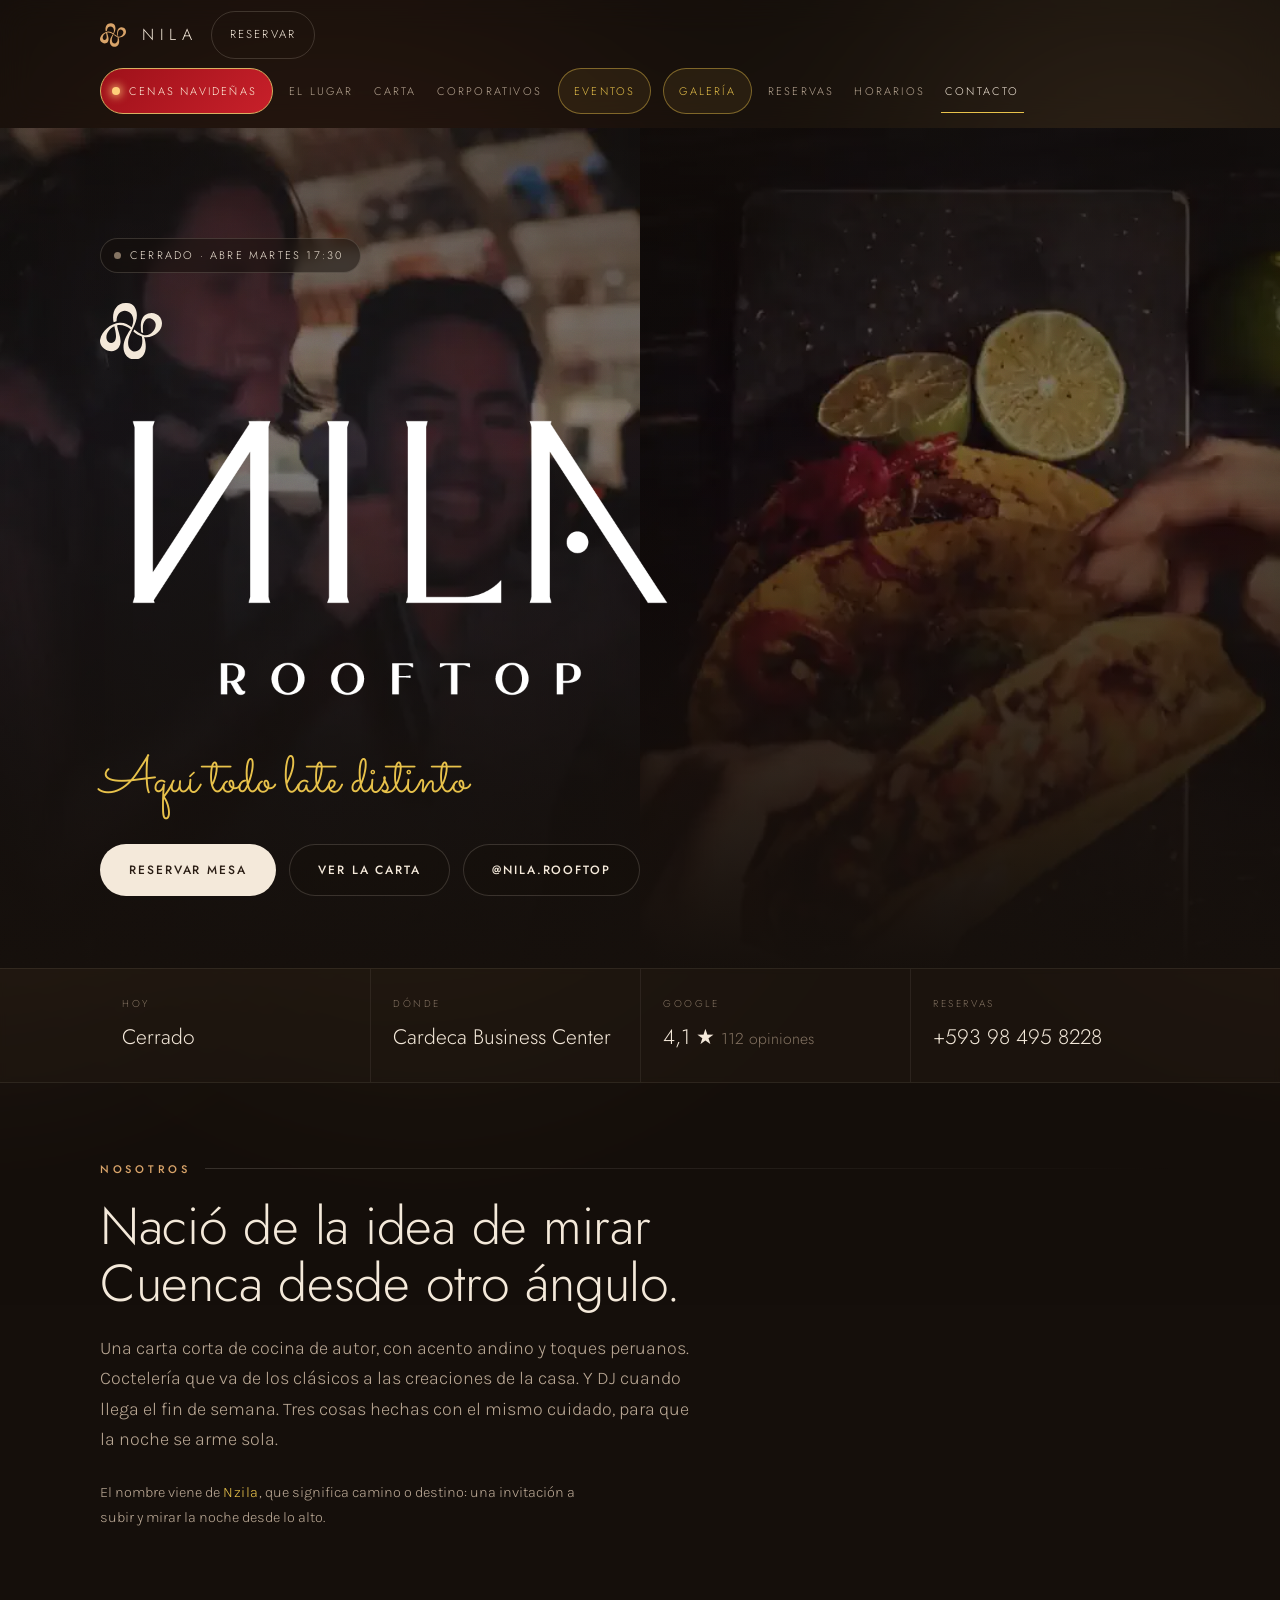
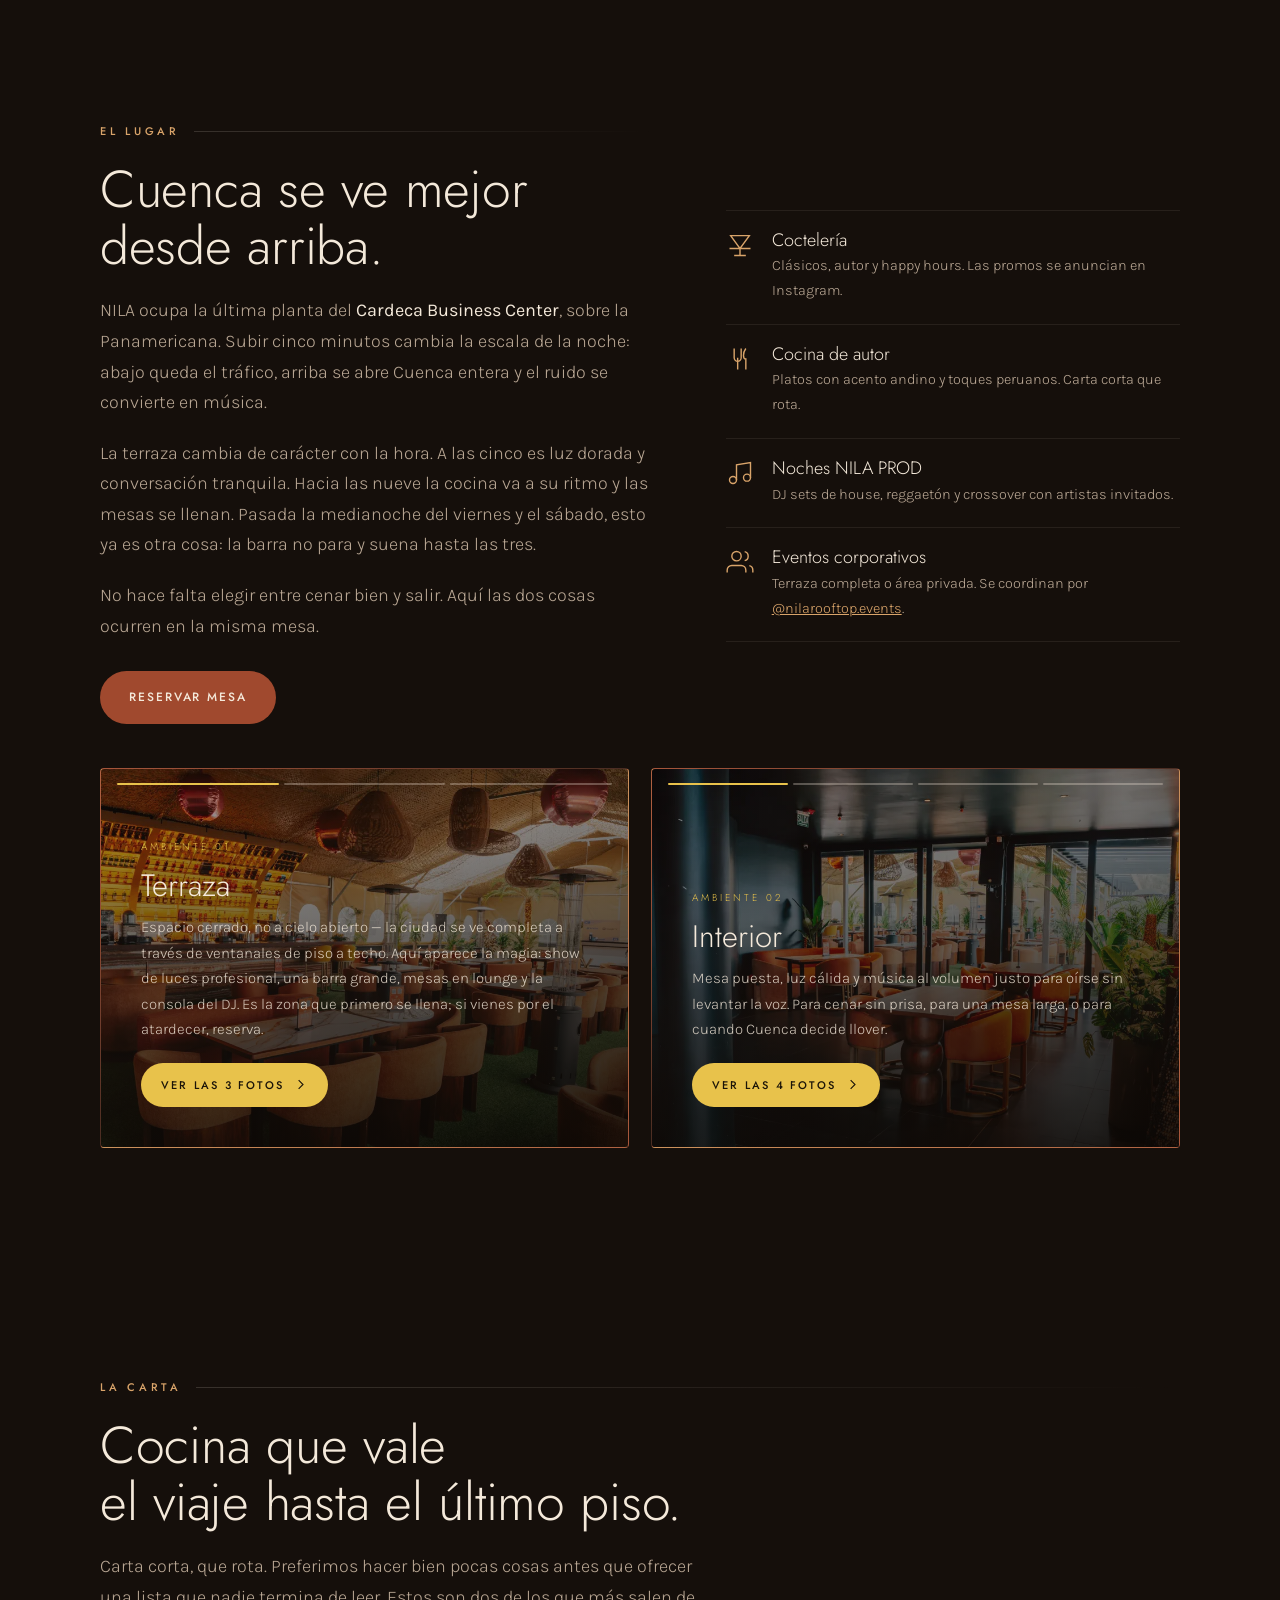
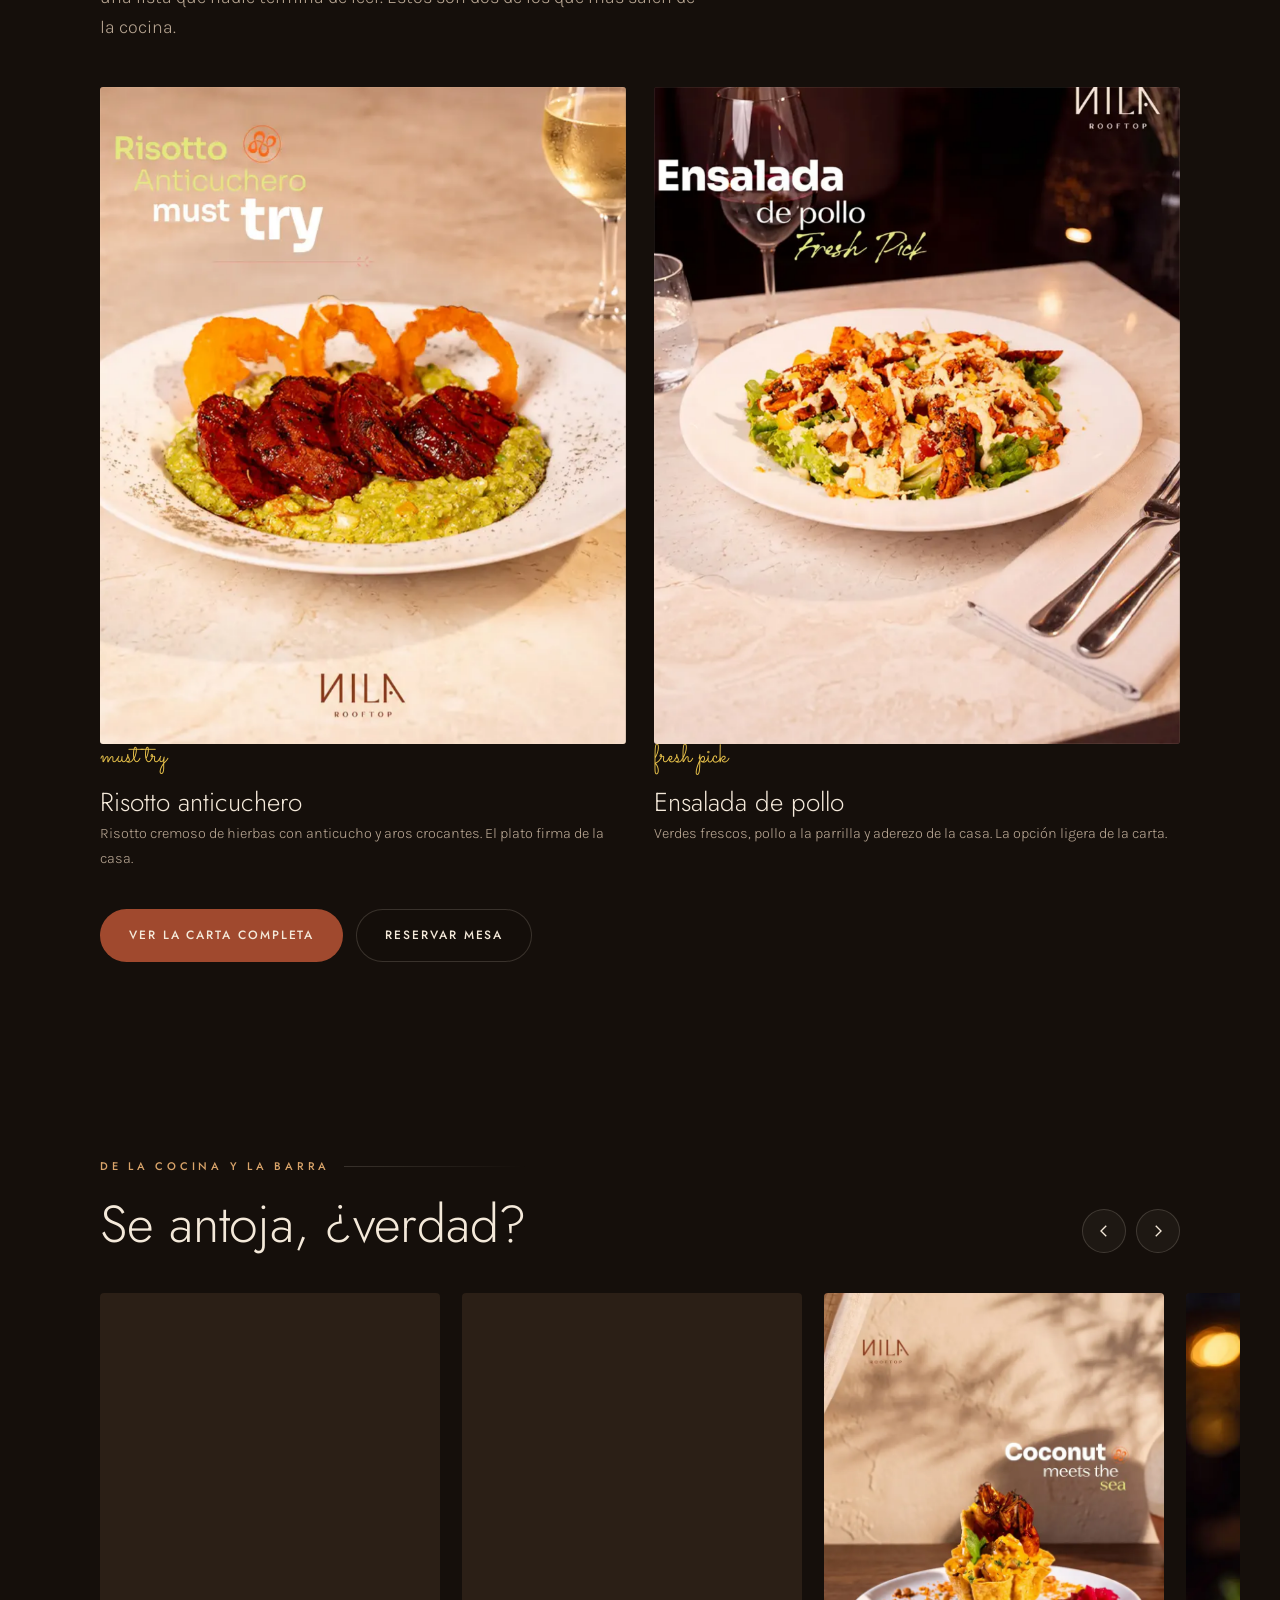
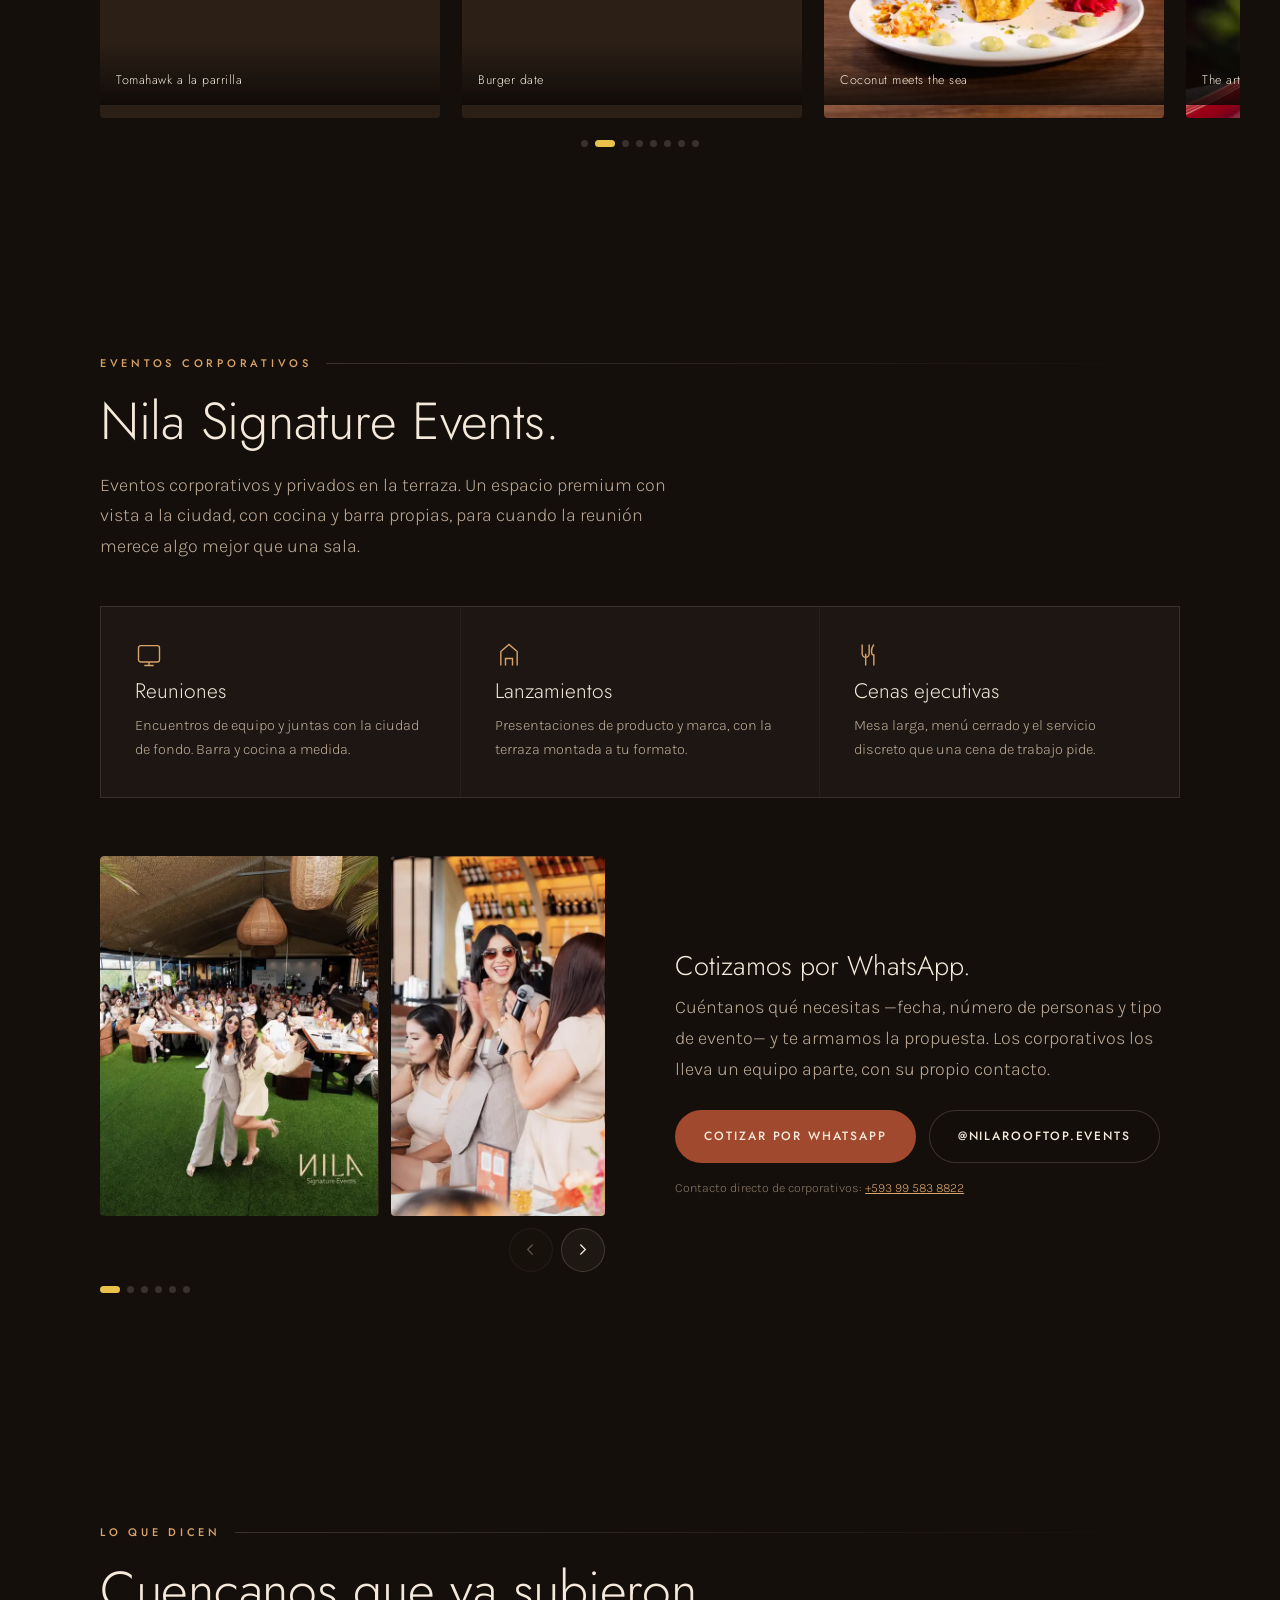
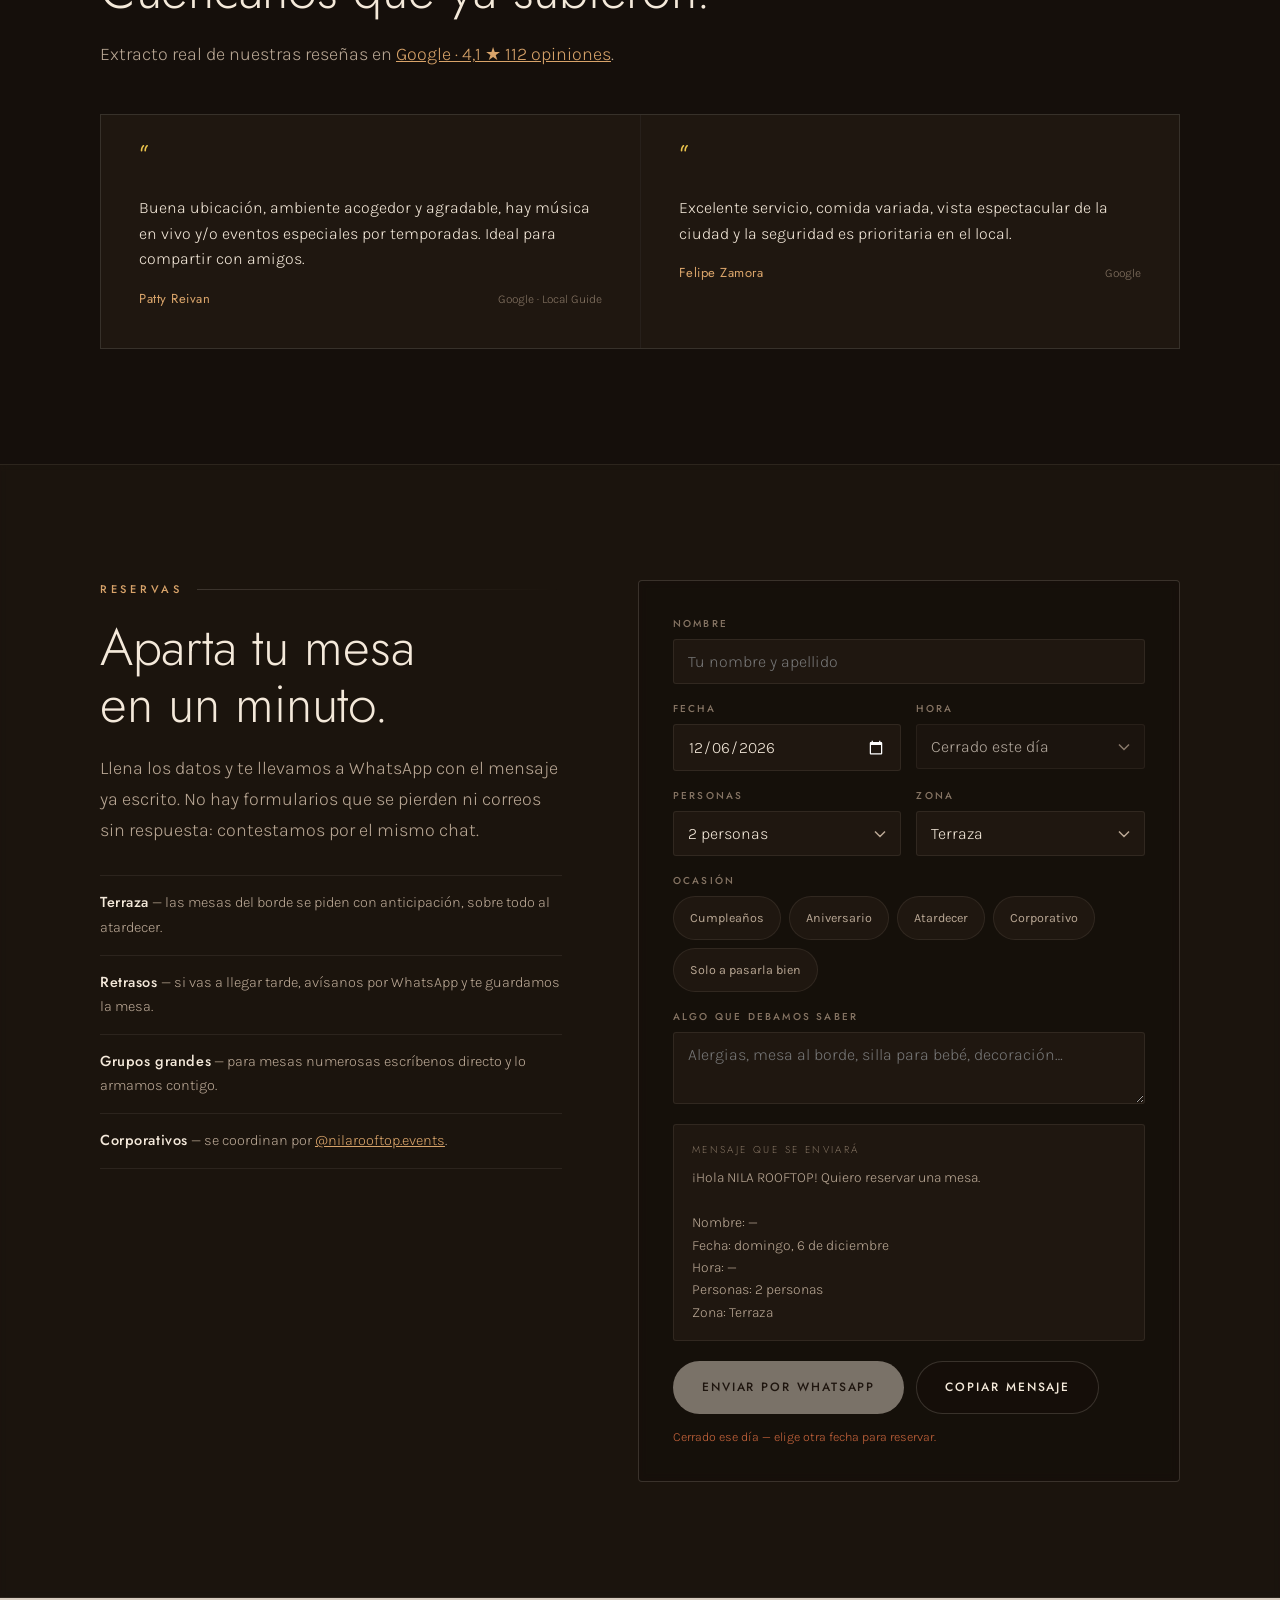
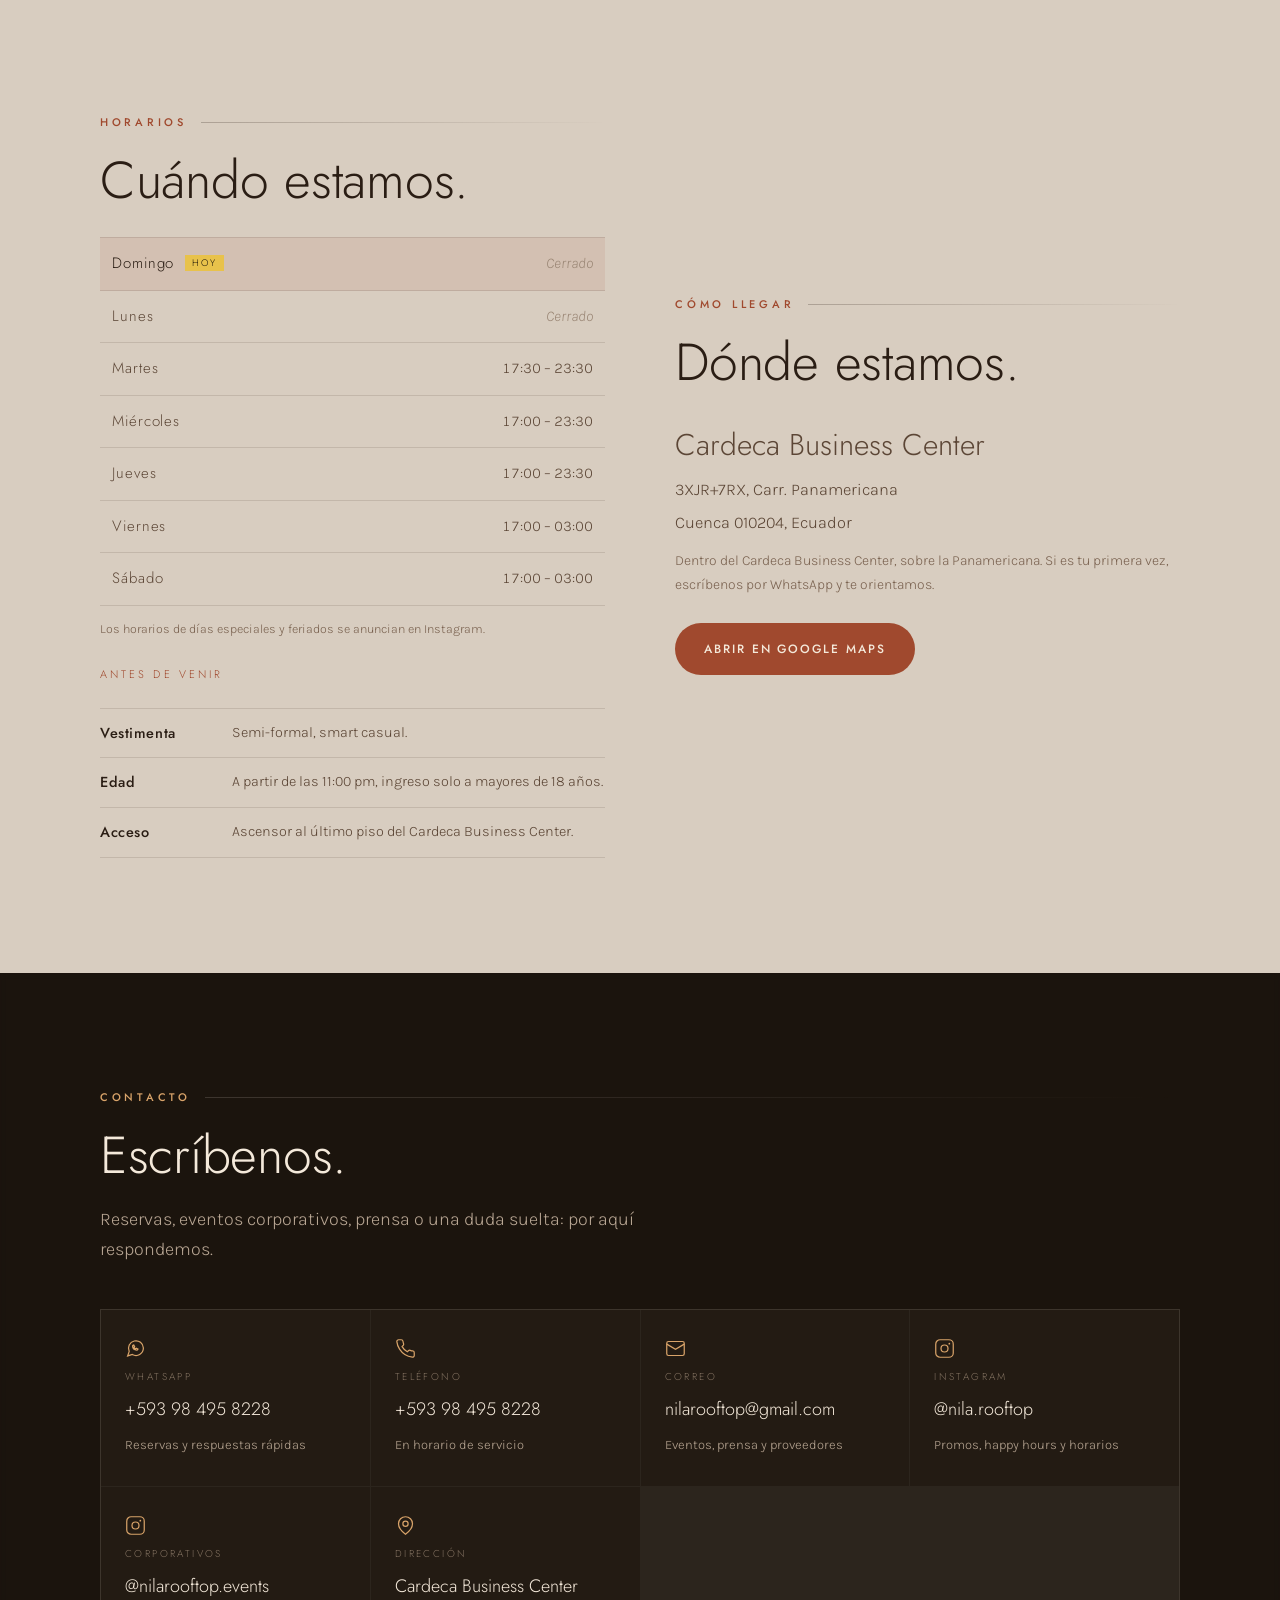
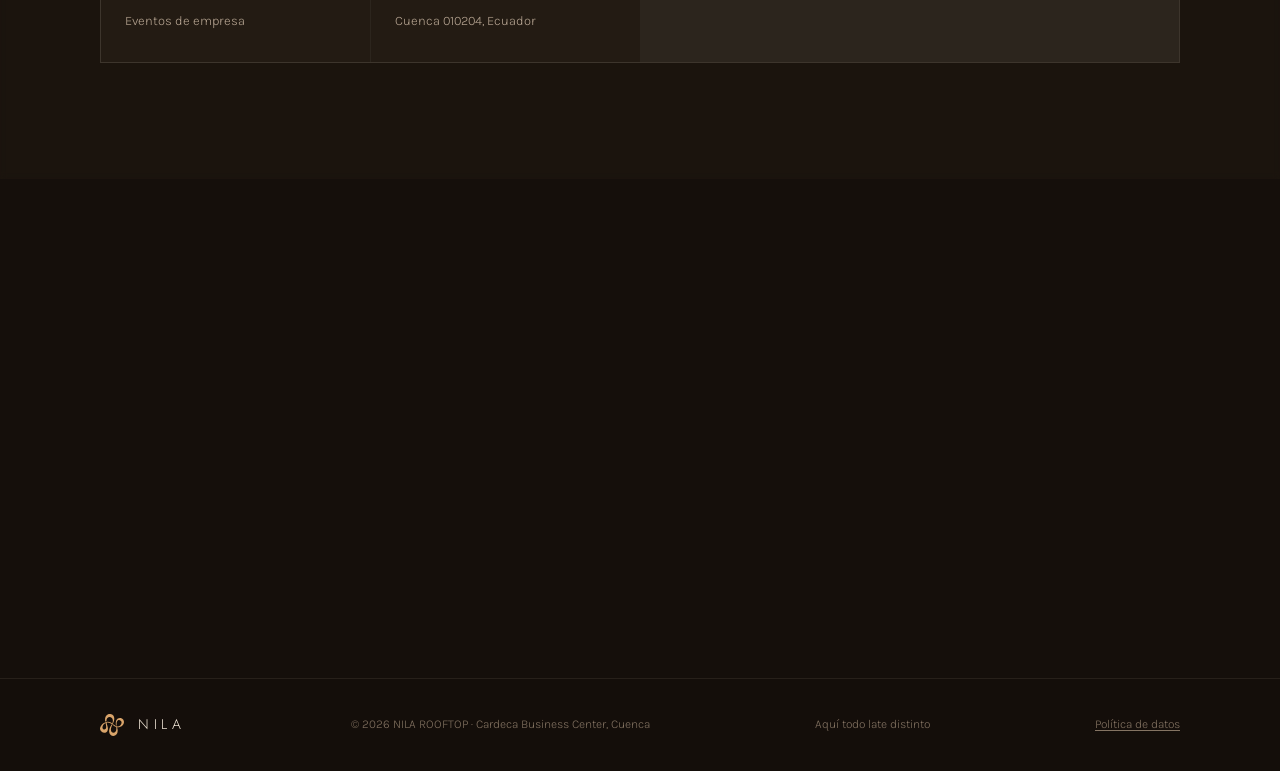
==== commit 17f057a0: "Pagina de temporada "Cenas navidenas" y menu que siempre cabe - cenas-navidenas.html: menu navideno " ====
--- a/index.html
+++ b/index.html
@@ -207,8 +207,10 @@
 .nav-links + .nav-cta{ margin-left:0; }
 /* En estrecho la barra se parte en dos filas y los enlaces se
    deslizan en horizontal: nunca se esconden detrás de un botón.
-   El degradado del borde derecho avisa de que hay más. */
-@media (max-width:900px){
+   El degradado del borde derecho avisa de que hay más.
+   La portada tiene un enlace más que las otras páginas: por debajo de
+   1100 px ya no cabe en una fila, así que se parte desde ahí. */
+@media (max-width:1100px){
   .nav-in{ height:auto; flex-wrap:wrap; padding-block:11px; gap:8px 14px; }
   .nav-logo{ order:1; }
   .nav-cta{ order:2; margin-left:auto; padding:13px 18px; }
@@ -661,7 +663,7 @@
   background:var(--gold); border-color:var(--gold); color:#1B1408;
 }
 .nav-links a.aparte[aria-current]{ background:var(--gold); border-color:var(--gold); color:#1B1408; }
-@media (max-width:900px){ .nav-links a.aparte{ padding:13px 15px; margin:0; } }
+@media (max-width:1100px){ .nav-links a.aparte{ padding:13px 15px; margin:0; } }
 
 /* ── Accesos a las otras dos páginas, al cierre ── */
 .puertas{ display:grid; grid-template-columns:1fr 1fr; gap:clamp(14px,2vw,22px); margin-top:8px; }
@@ -817,6 +819,45 @@
 .corp-nav .promos-flecha svg{ width:17px; height:17px; }
 .corp-puntos{ margin-top:14px; justify-content:flex-start; }
 </style>
+<!-- Temporada navideña: estilos de la pestaña. Se apagan con  node herramientas/temporada-navidad.js ocultar -->
+<style data-temporada="navidad">
+/* Pestaña de temporada: Cenas navideñas, primera del menú */
+.nav-links a.navidad{
+  position:relative; color:#FFF3DC; border:1px solid #D8B061; border-radius:999px;
+  padding:6px 15px 6px 28px; margin:-6px 0;
+  background:linear-gradient(135deg,#9E111A,#C8202A);
+  animation:navidad-brillo 2.8s ease-in-out infinite;
+}
+.nav-links a.navidad::after{ display:none; }
+.nav-links a.navidad::before{
+  content:""; position:absolute; left:11px; top:50%; width:8px; height:8px; margin-top:-4px; border-radius:50%;
+  background:#FFCF7A; box-shadow:0 0 8px 2px rgba(255,207,122,.8); animation:navidad-chispa 1.6s steps(2,jump-none) infinite;
+}
+.nav-links a.navidad:hover, .nav-links a.navidad:focus-visible{ background:linear-gradient(135deg,#B4161F,#E0343E); color:#fff; }
+@keyframes navidad-brillo{ 0%,100%{ box-shadow:0 0 0 0 rgba(216,48,58,0) } 50%{ box-shadow:0 0 16px 1px rgba(216,48,58,.55) } }
+@keyframes navidad-chispa{ 0%{ opacity:1 } 100%{ opacity:.35 } }
+.nav-links a.navidad{ white-space:nowrap; }
+/* En escritorio los enlaces se acercan un poco para que la fila completa quepa con la pestaña nueva */
+@media (min-width:1281px){ .nav-links{ gap:clamp(12px,1.1vw,18px); } .nav-links a{ letter-spacing:.15em; } }
+/* Con la pestaña de temporada la barra ya no cabe en una fila por debajo
+   de ~1180 px: pasa antes al modo de dos filas que ya se usa en celular. */
+@media (max-width:1280px){
+  .nav-in{ height:auto; flex-wrap:wrap; padding-block:11px; gap:8px 14px; }
+  .nav-logo{ order:1; }
+  .nav-cta{ order:2; margin-left:auto; padding:13px 18px; }
+  .nav-links{
+    order:3; width:100%; margin-left:0; gap:12px;
+    overflow-x:auto; scrollbar-width:none; padding-bottom:1px;
+    -webkit-mask-image:linear-gradient(90deg,#000 86%,transparent);
+            mask-image:linear-gradient(90deg,#000 86%,transparent);
+  }
+  .nav-links::-webkit-scrollbar{ display:none; }
+  .nav-links a{ white-space:nowrap; flex:none; font-size:11px; padding:15px 4px; display:flex; align-items:center; }
+  .nav-links a.aparte{ padding:13px 15px; margin:0; }
+  .nav-links a.navidad{ padding:13px 15px 13px 28px; margin:0; }
+  #inicio,#lugar,#carta,#corporativos,#reserva,#visita,#contacto{ scroll-margin-top:112px; }
+}
+</style>
 </head>
 <body>
 
@@ -833,6 +874,7 @@
       <b>NILA</b>
     </a>
     <div class="nav-links">
+      <!--temporada:navidad--><a class="navidad" href="cenas-navidenas.html">Cenas navideñas</a><!--/temporada:navidad-->
       <a href="#lugar">El lugar</a>
       <a href="carta.html">Carta</a>
       <a href="#corporativos">Corporativos</a>
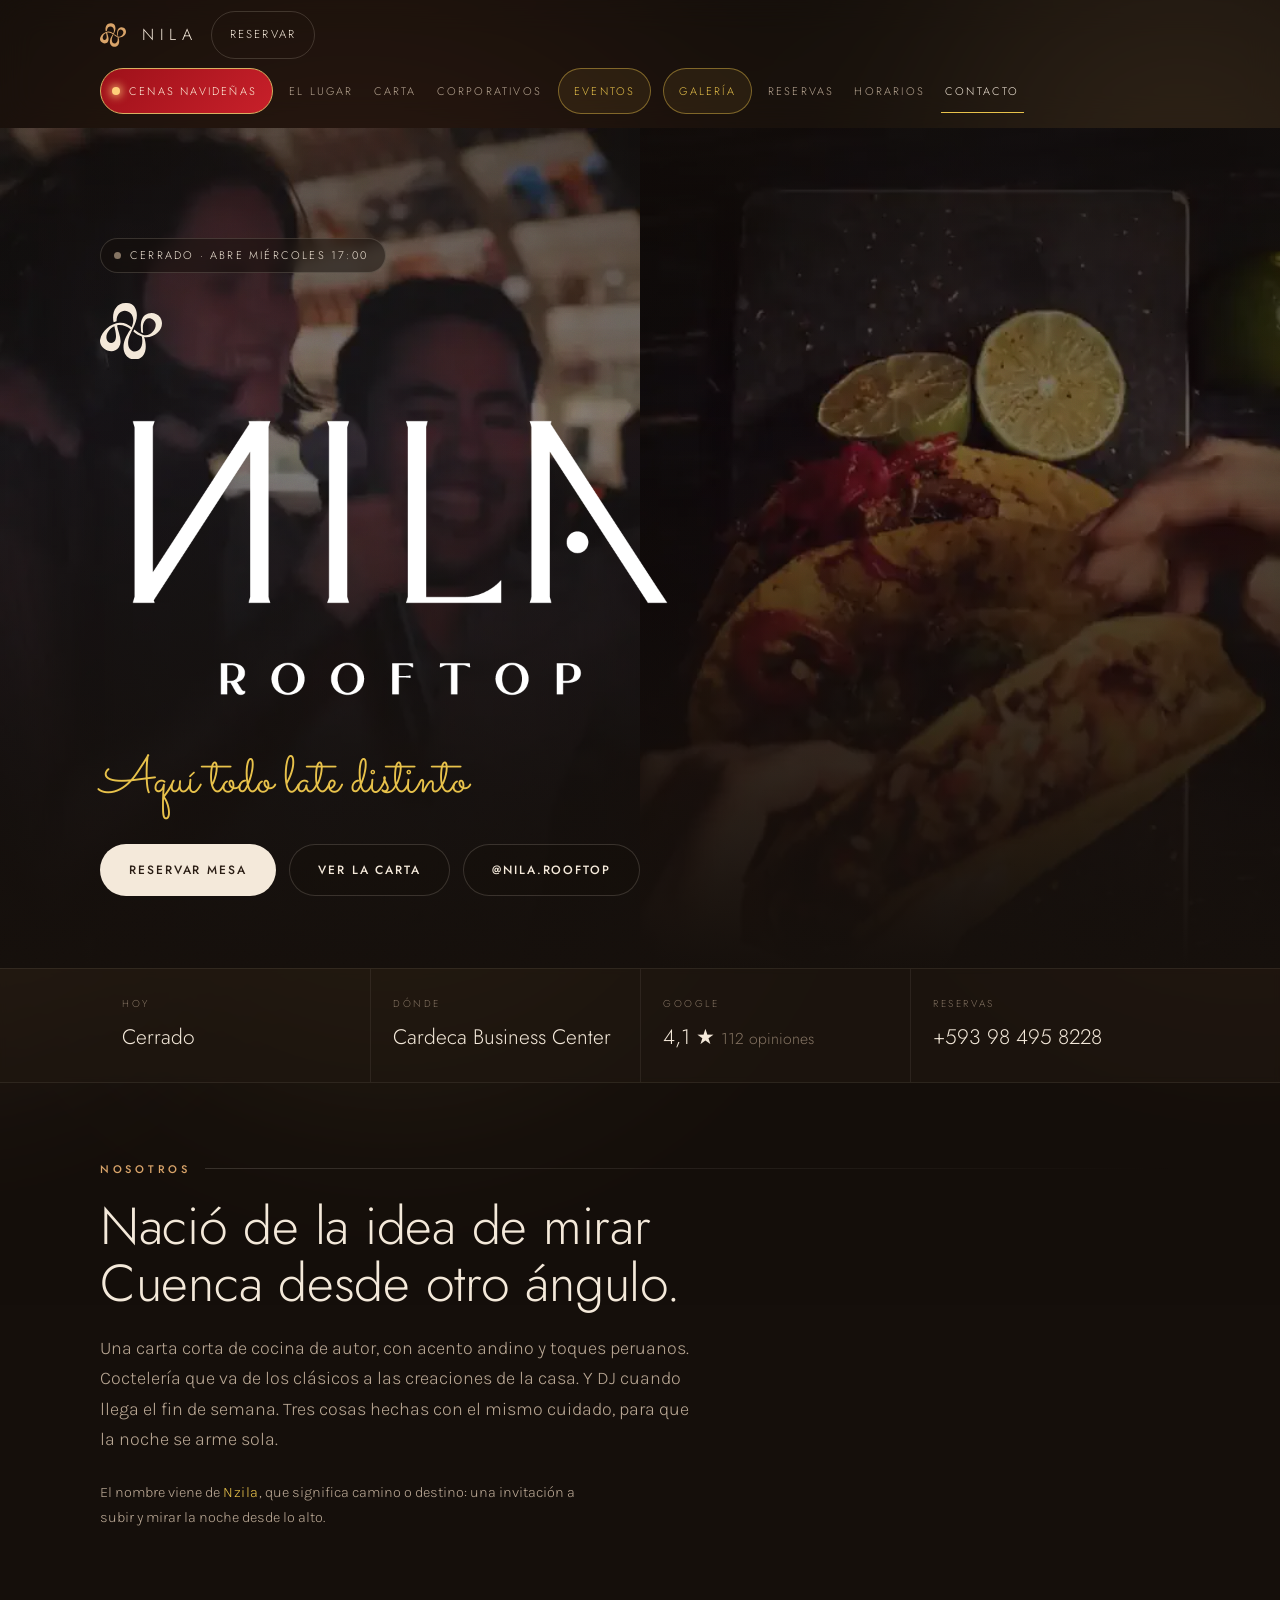
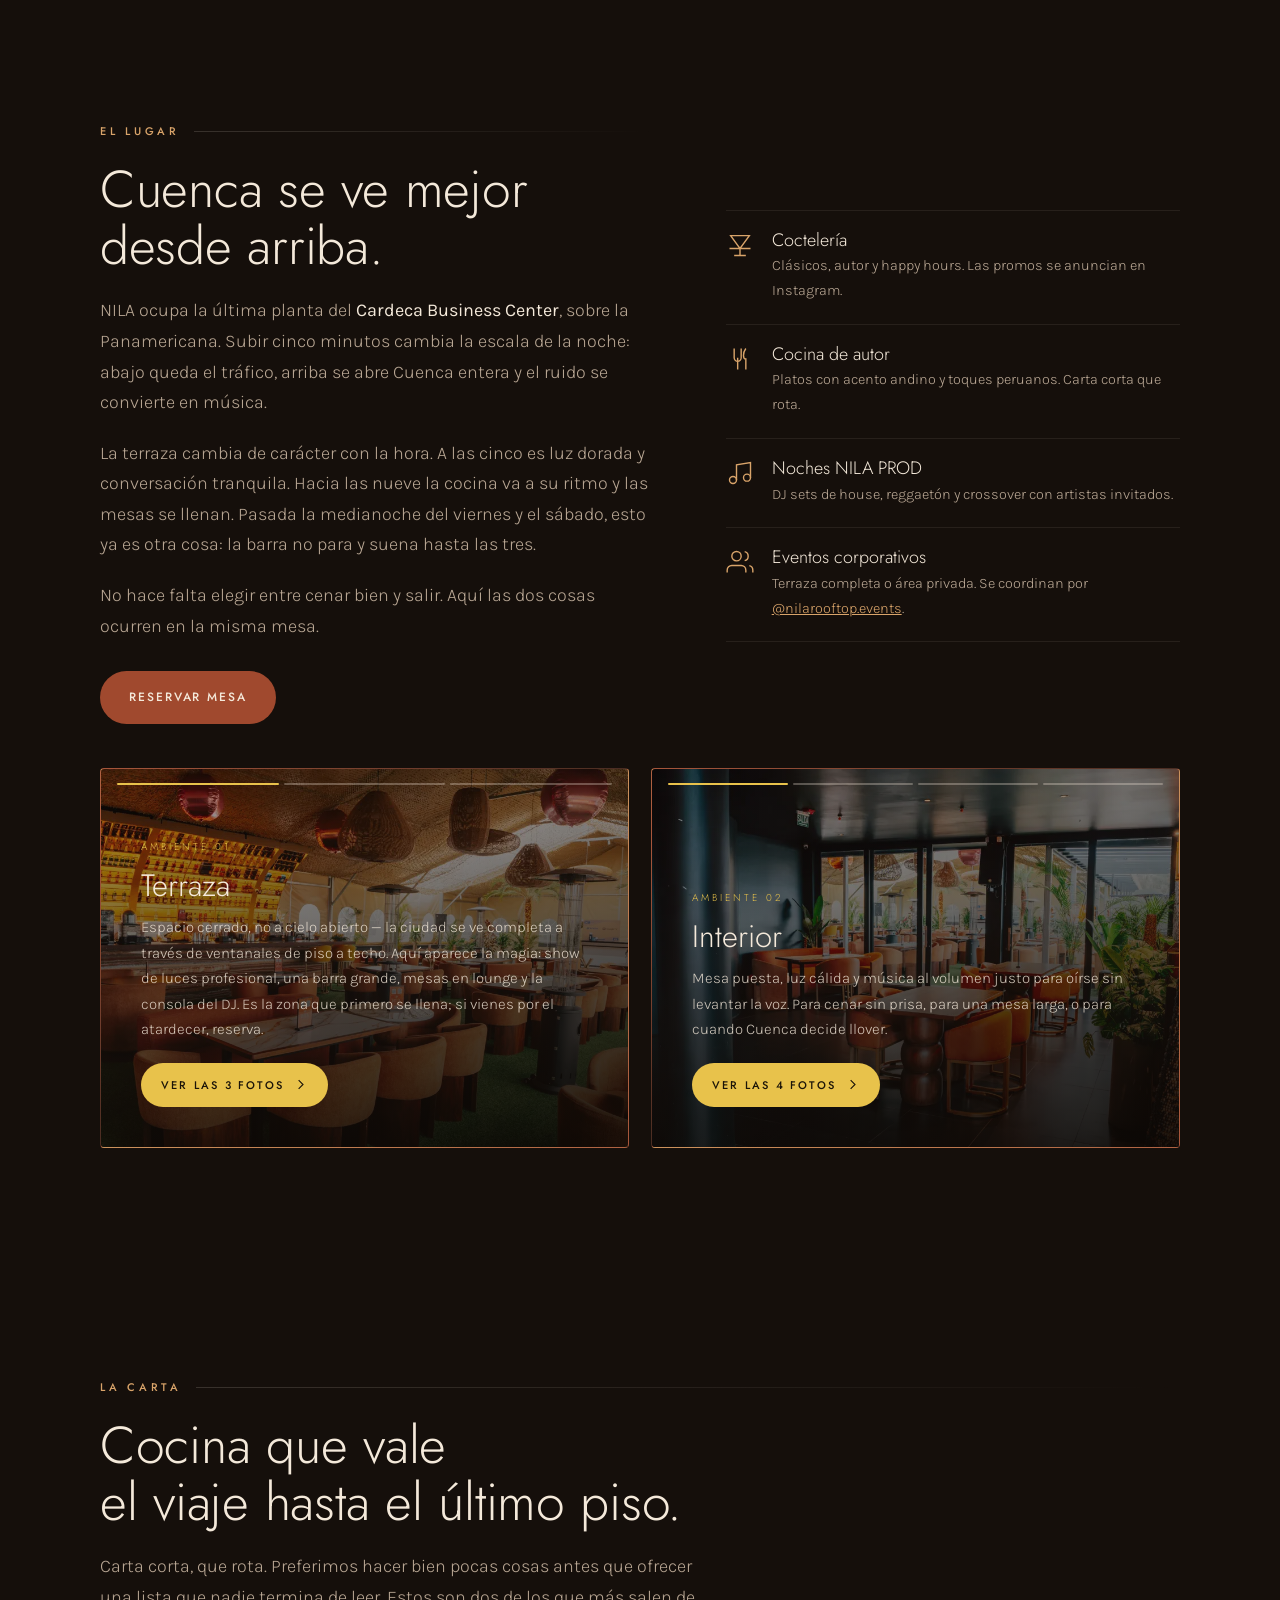
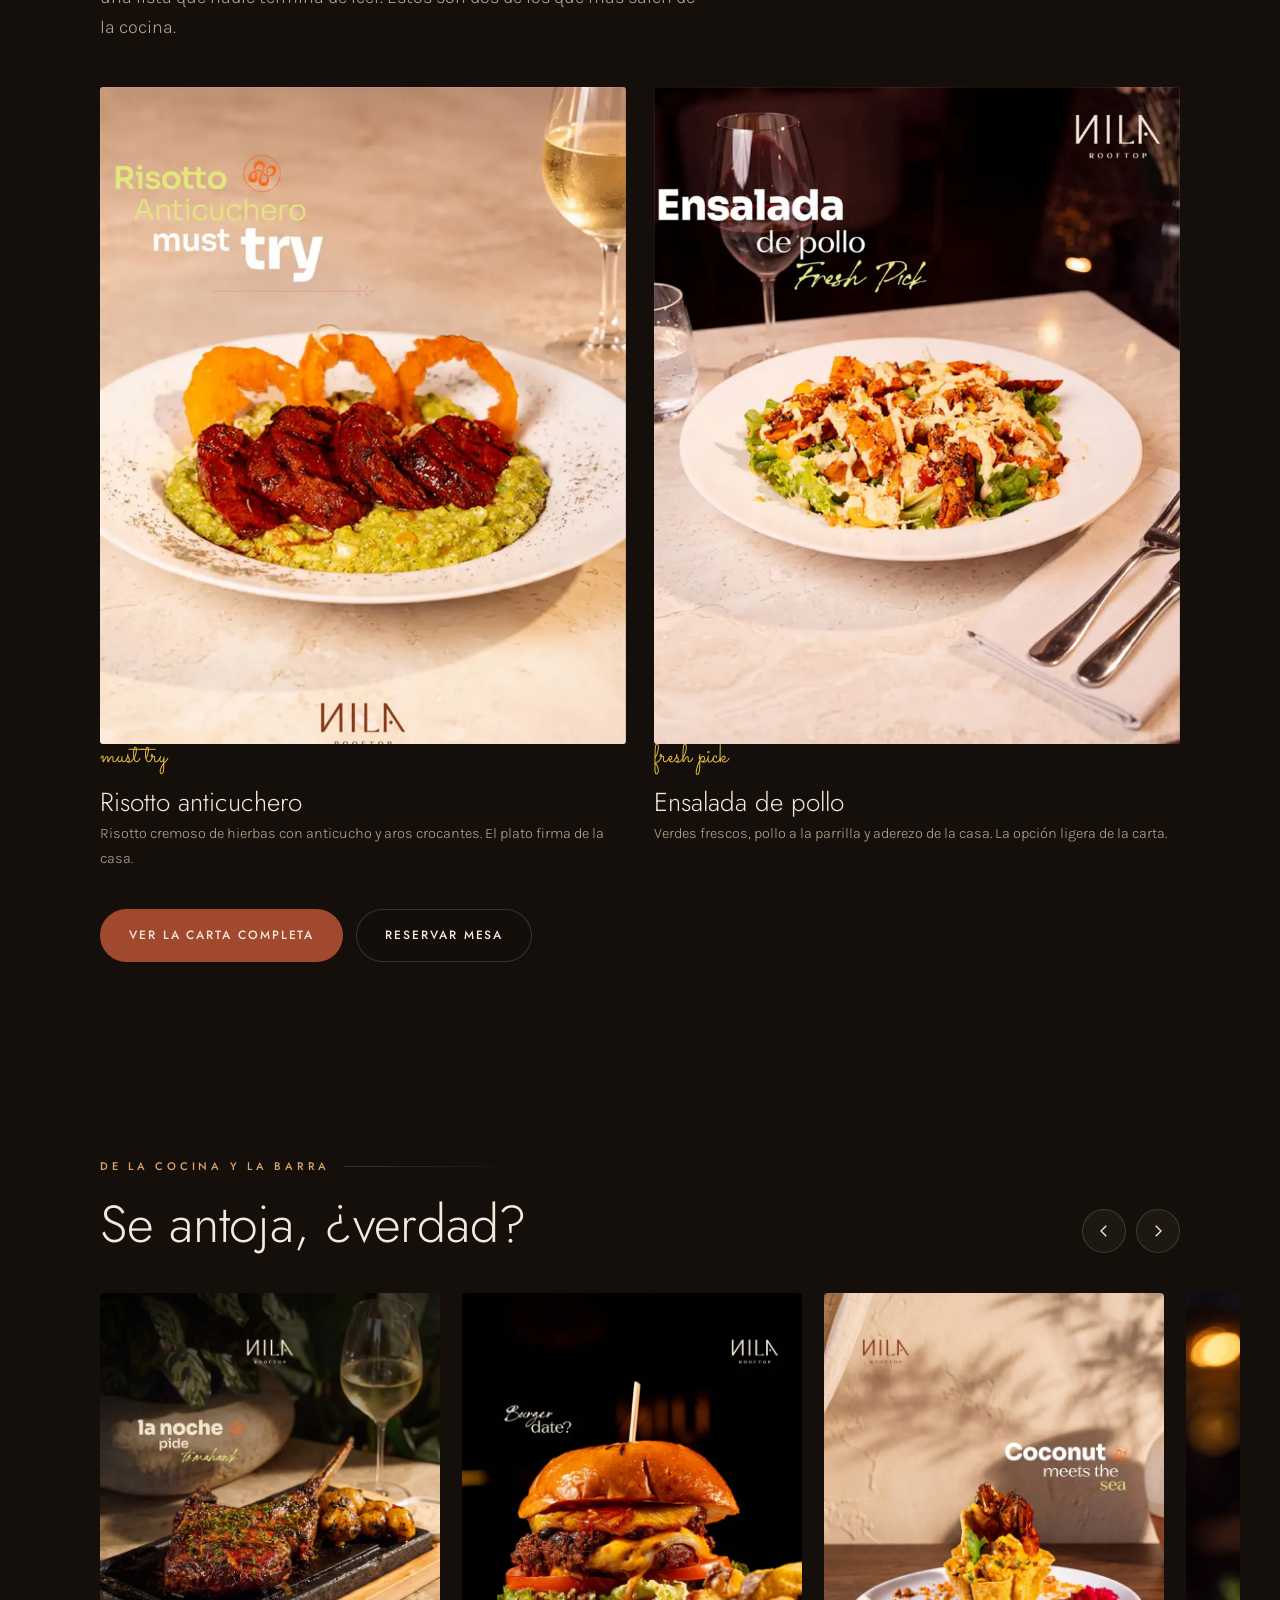
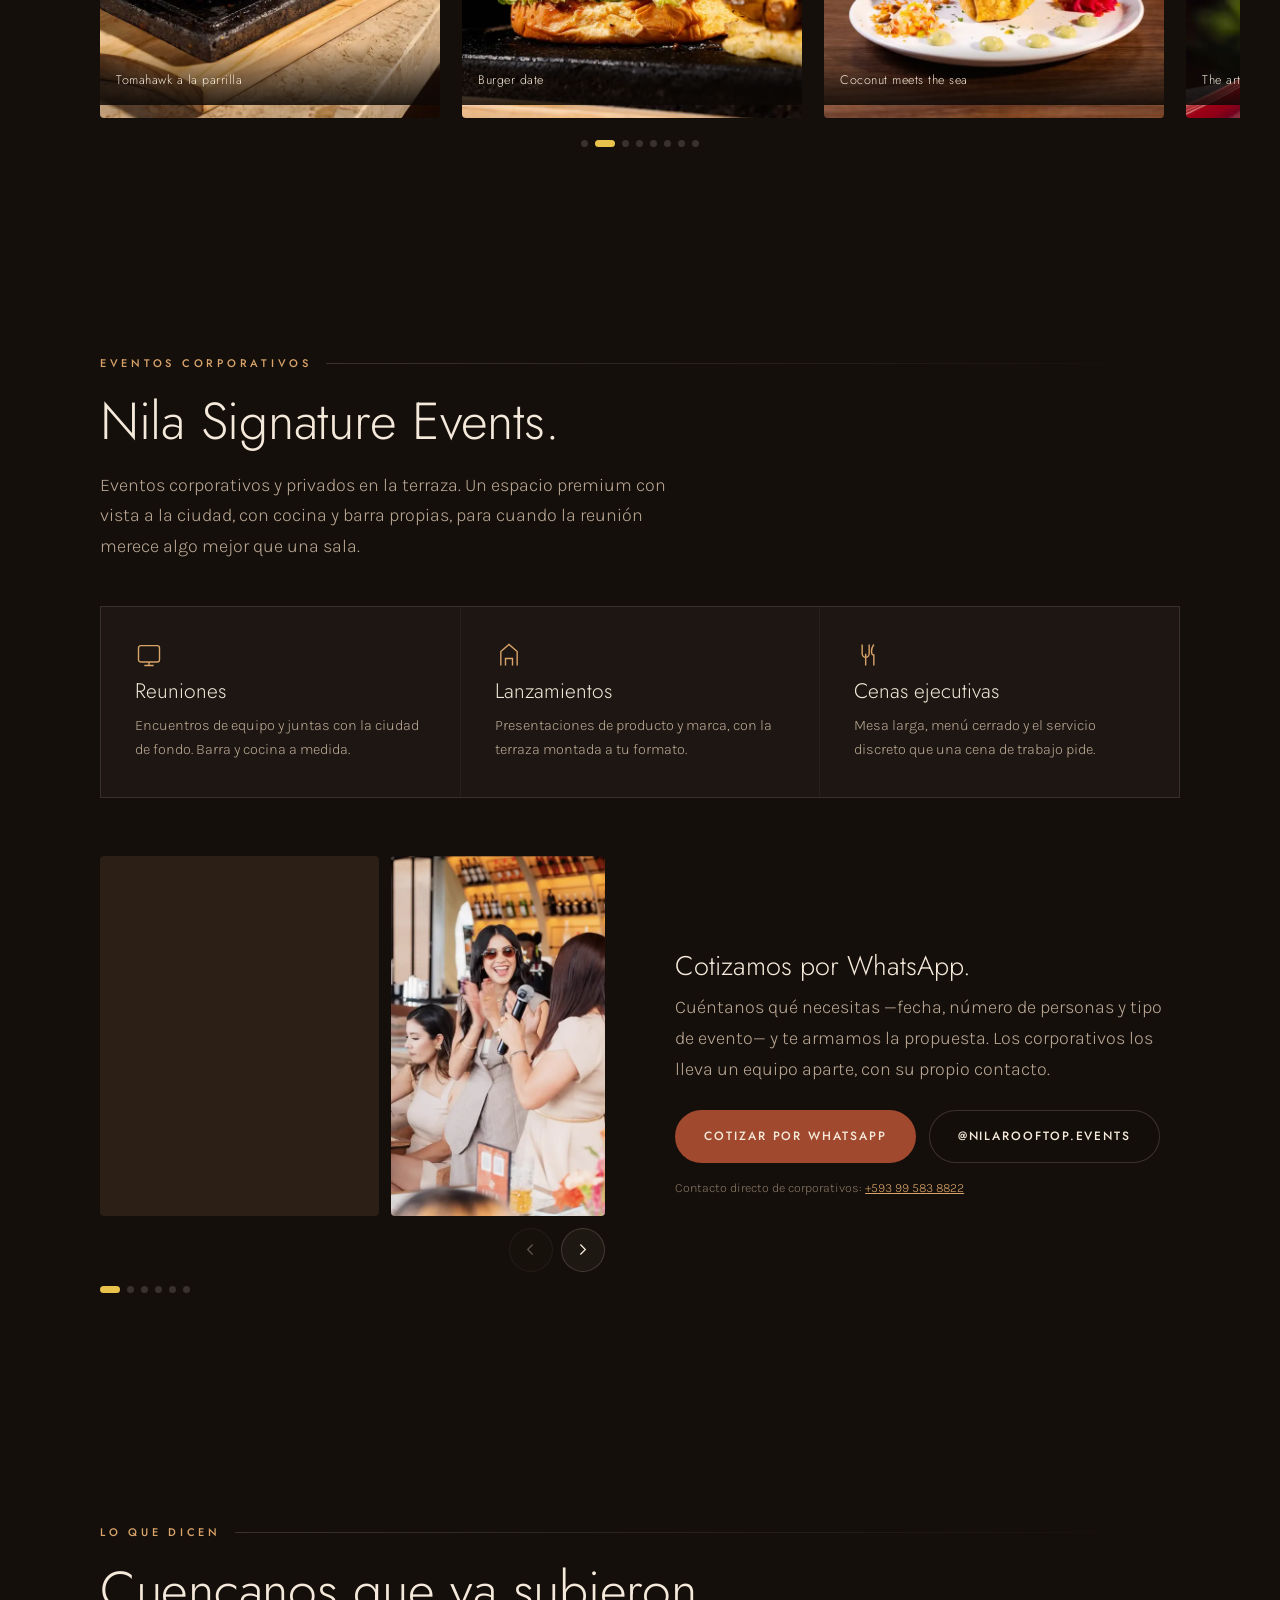
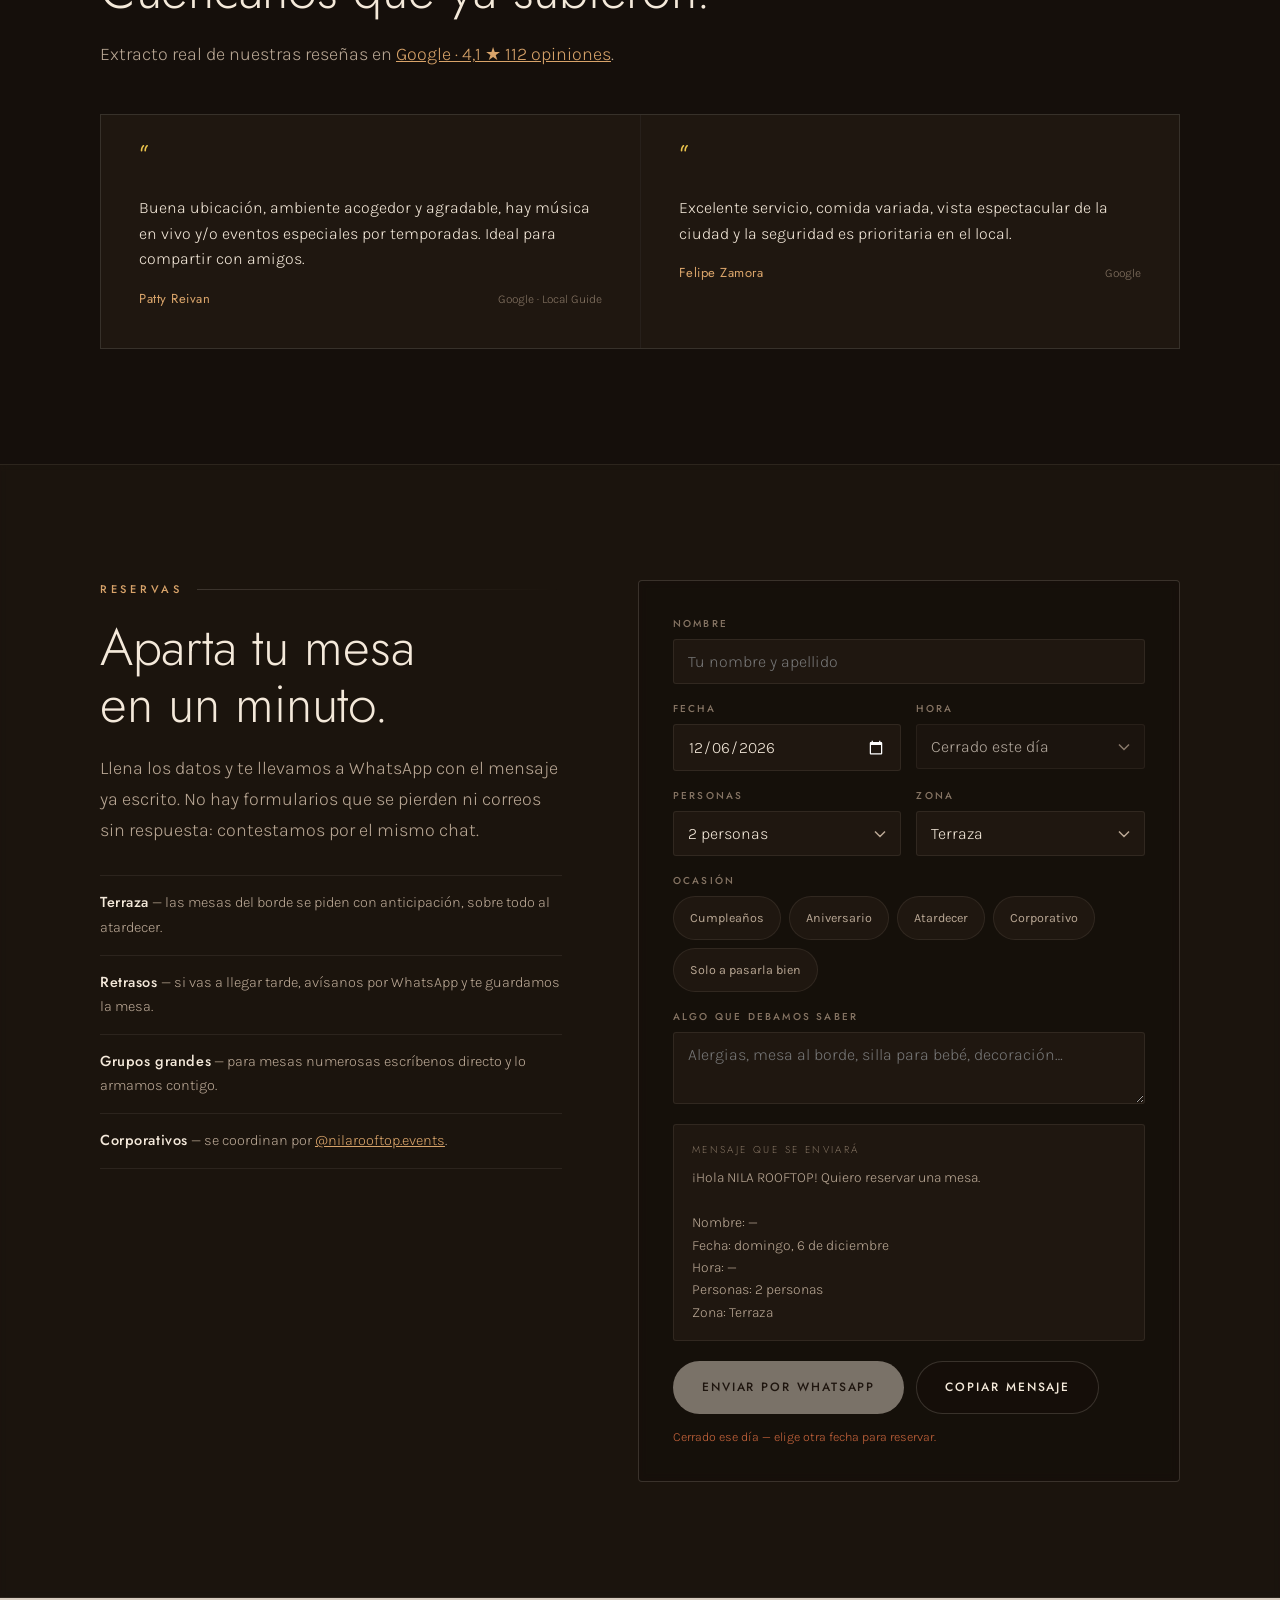
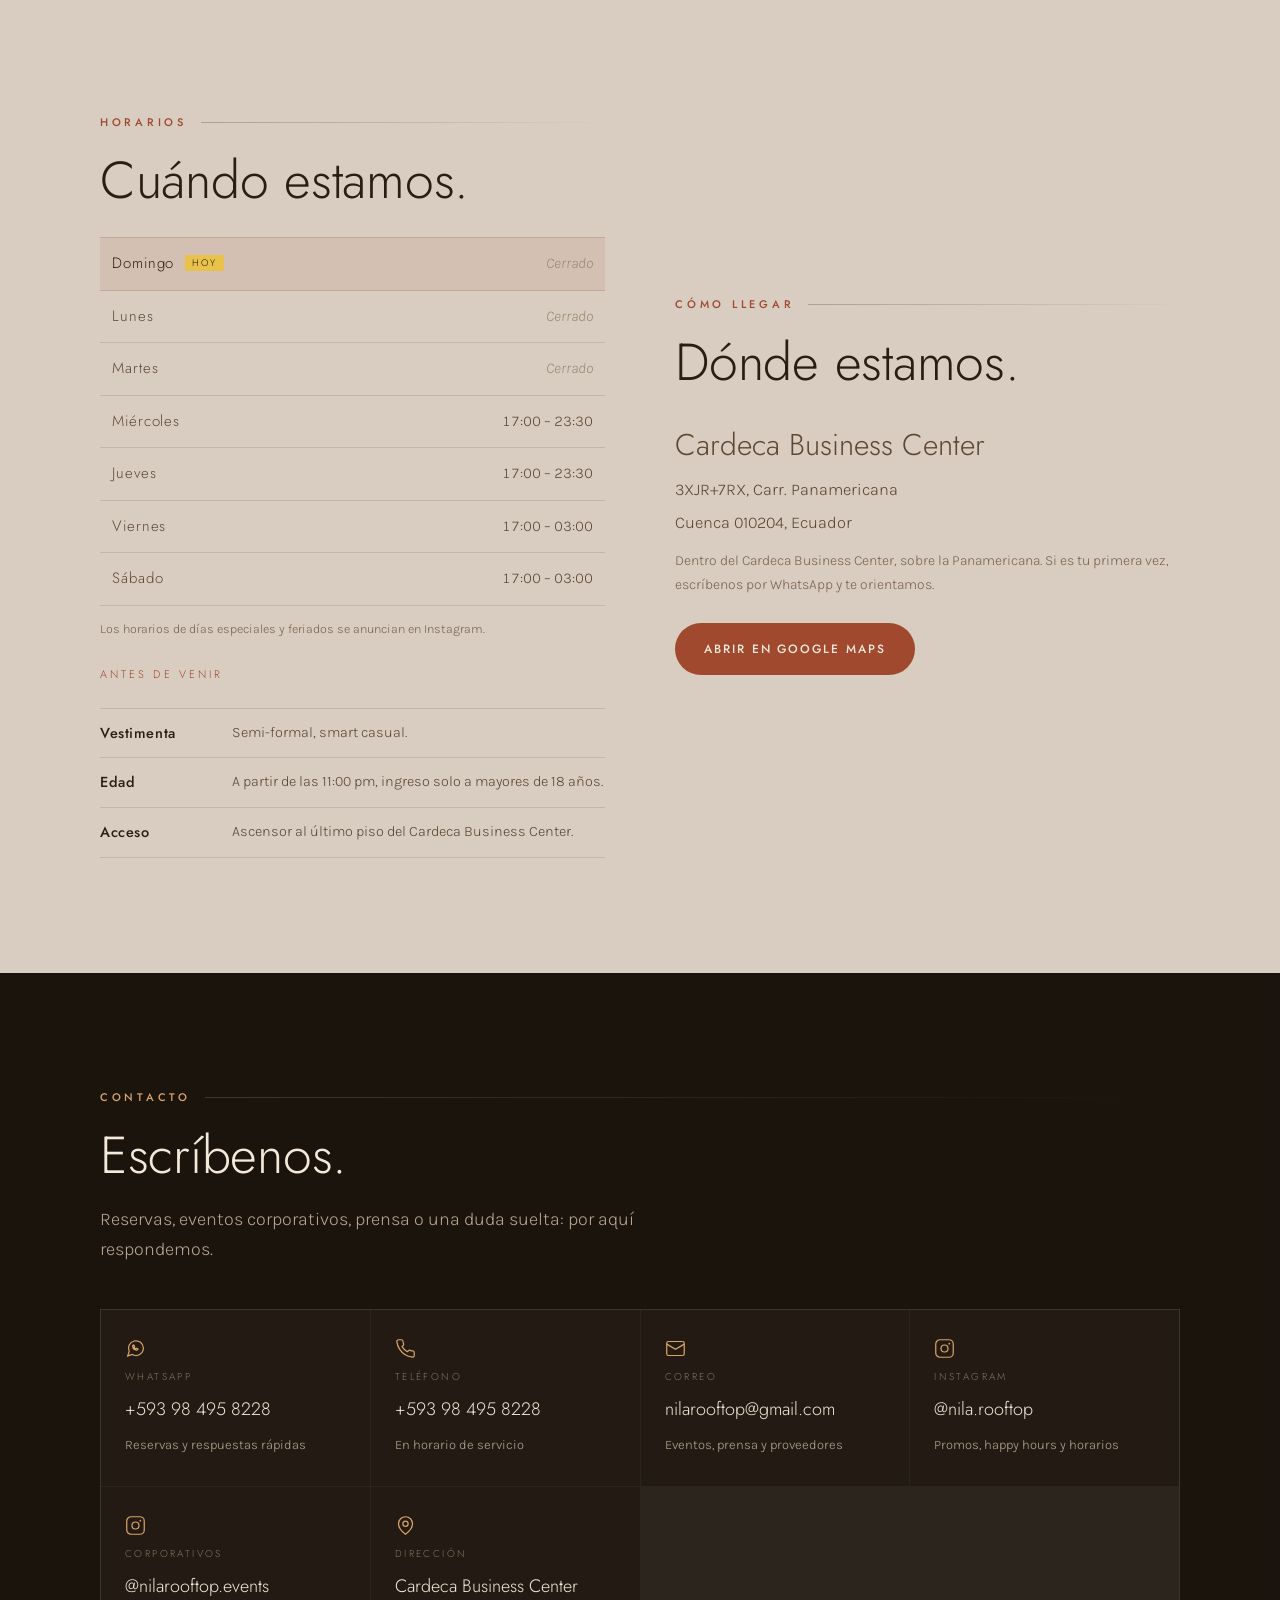
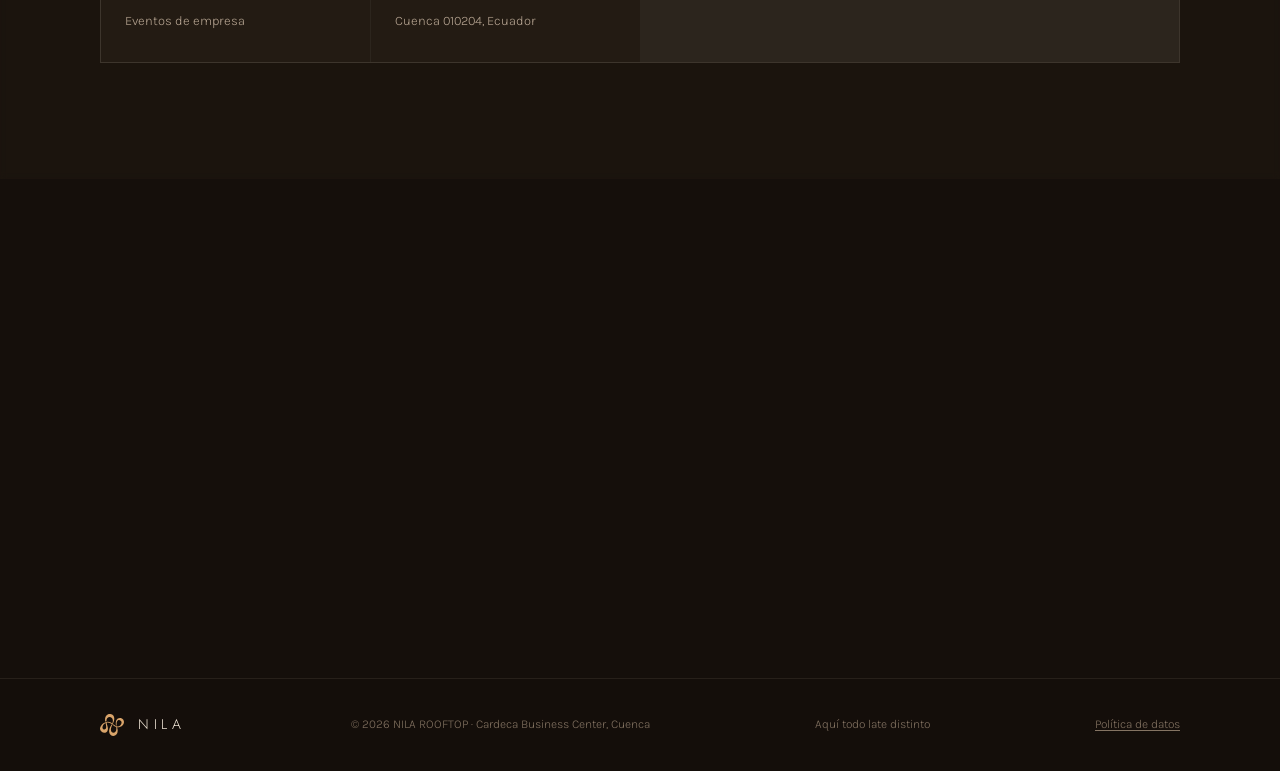
==== commit 258c8239: "Horario de miercoles a sabado y evento de Ano Nuevo Los martes ya no abrimos: tabla, estado y reserv" ====
--- a/index.html
+++ b/index.html
@@ -39,7 +39,6 @@
     "https://www.instagram.com/nilarooftop.events/"
   ],
   "openingHoursSpecification": [
-    { "@type": "OpeningHoursSpecification", "dayOfWeek": "Tuesday",  "opens": "17:30", "closes": "23:30" },
     { "@type": "OpeningHoursSpecification", "dayOfWeek": ["Wednesday","Thursday"], "opens": "17:00", "closes": "23:30" },
     { "@type": "OpeningHoursSpecification", "dayOfWeek": ["Friday","Saturday"], "opens": "17:00", "closes": "03:00" }
   ],
@@ -1388,14 +1387,15 @@
   reserva:    { maxPersonas: 12 }
 };
 
-/* Horario confirmado por el propietario (18/09/2026).
+/* Horario confirmado por el propietario (18/09/2026; desde el 24/11/2026
+   ya no abrimos los martes: de miércoles a sábado).
    Formato: [apertura, cierre] en 24h. El cierre puede pasar de medianoche
    (3 = 3:00 am). null = cerrado ese día. Índice 0 = domingo. */
 const HORARIO_CONFIRMADO = true;
 const HORARIO = [
   { dia:"Domingo",   rango:null        },
   { dia:"Lunes",     rango:null        },
-  { dia:"Martes",    rango:[17.5, 23.5] },
+  { dia:"Martes",    rango:null        },
   { dia:"Miércoles", rango:[17,   23.5] },
   { dia:"Jueves",    rango:[17,   23.5] },
   { dia:"Viernes",   rango:[17,    3]   },
@@ -1876,7 +1876,7 @@
   fecha.min = iso(new Date()); fecha.value = iso(new Date());
 
   // Las horas disponibles salen del horario real por día (HORARIO), no de un
-  // rango fijo — así un martes no ofrece las 17:00 (abre 17:30) y un
+  // rango fijo — así un día cerrado no ofrece horas y un
   // viernes/sábado sí llega hasta la madrugada.
   function poblarHoras(){
     const f = new Date(fecha.value + 'T12:00:00');
